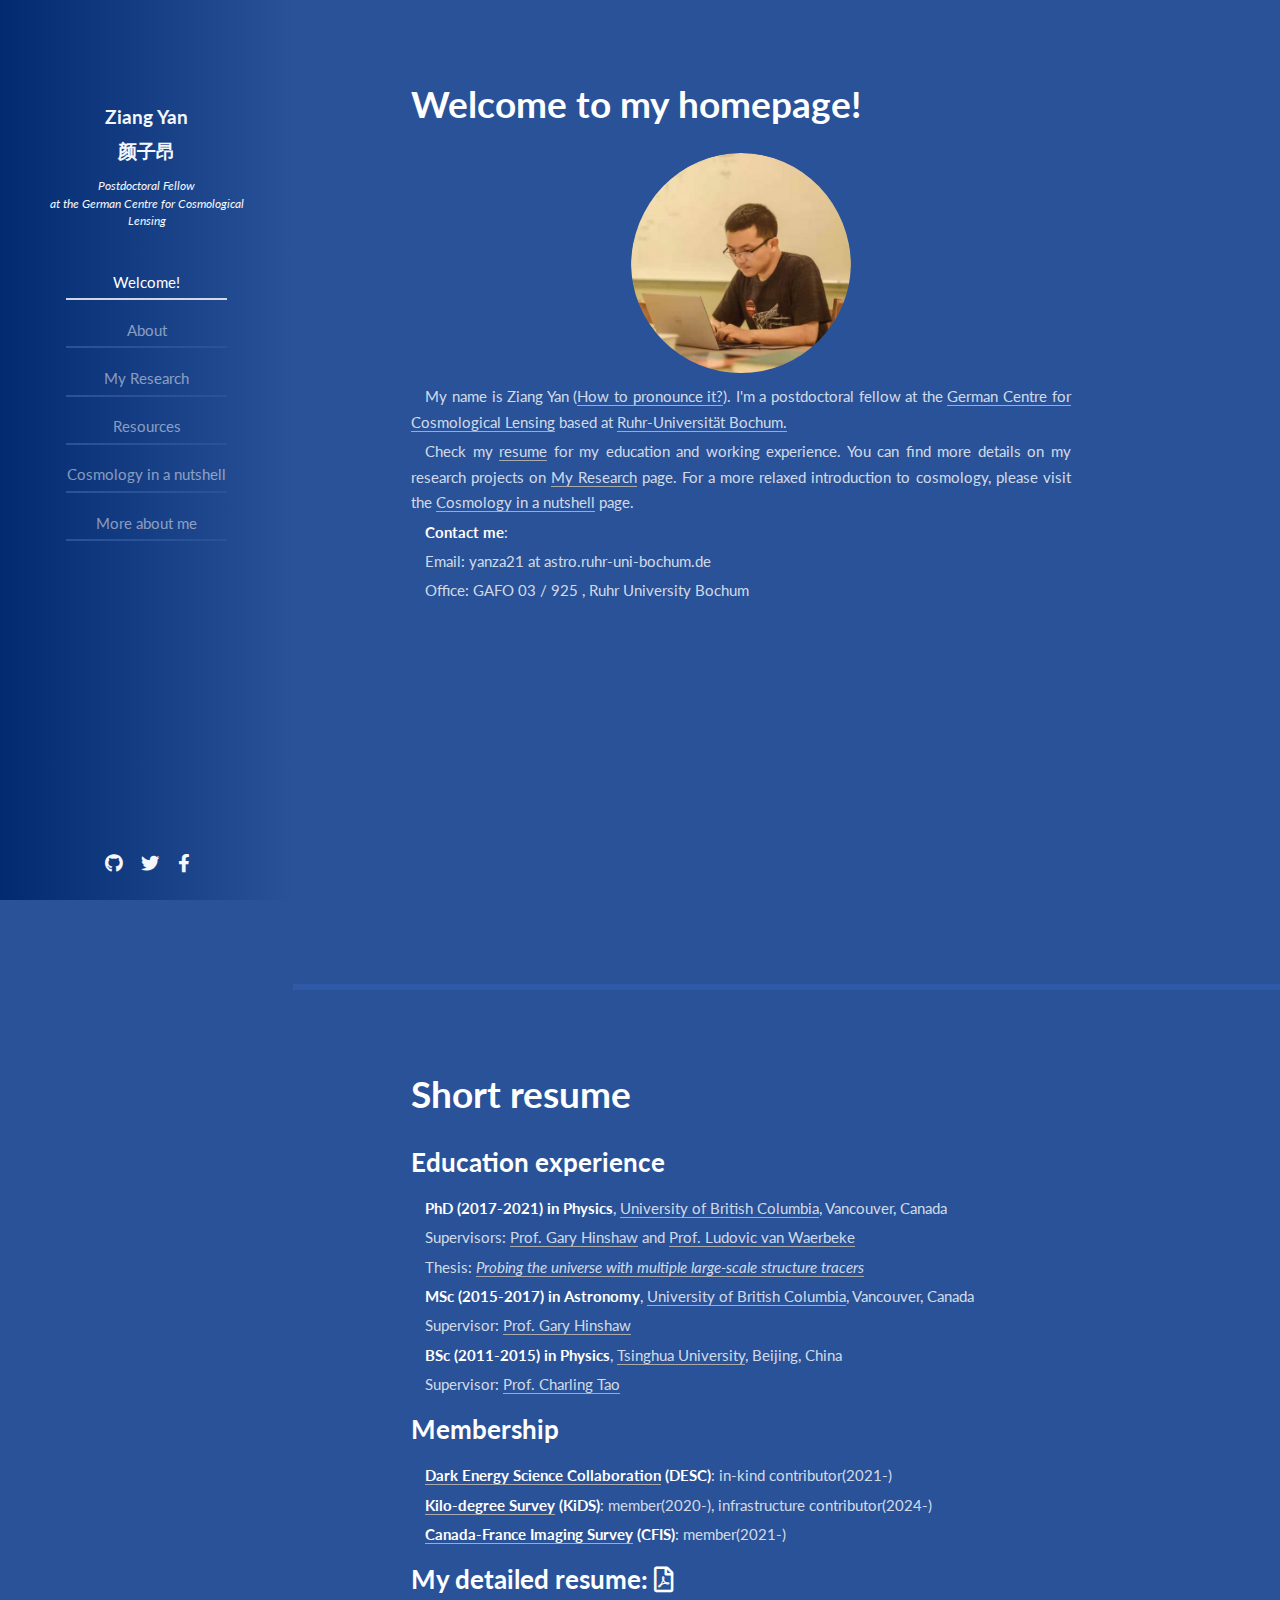
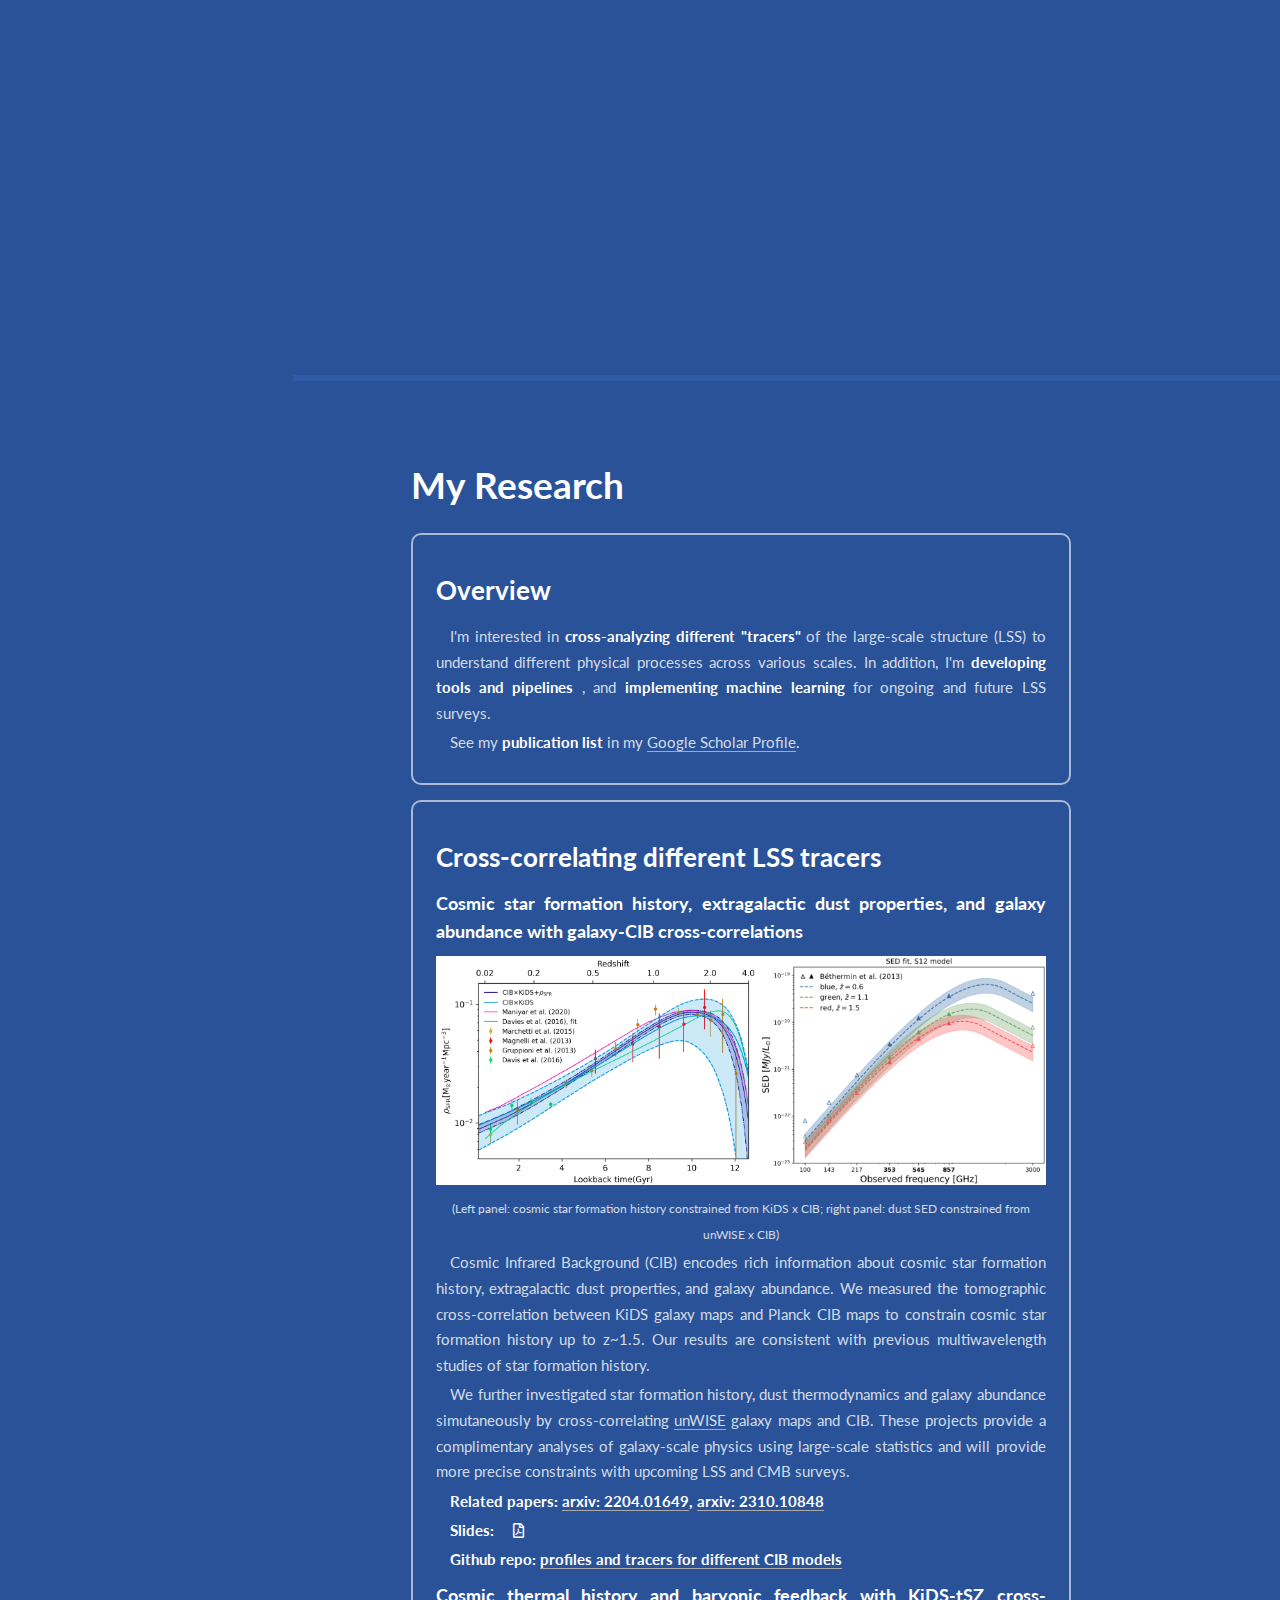
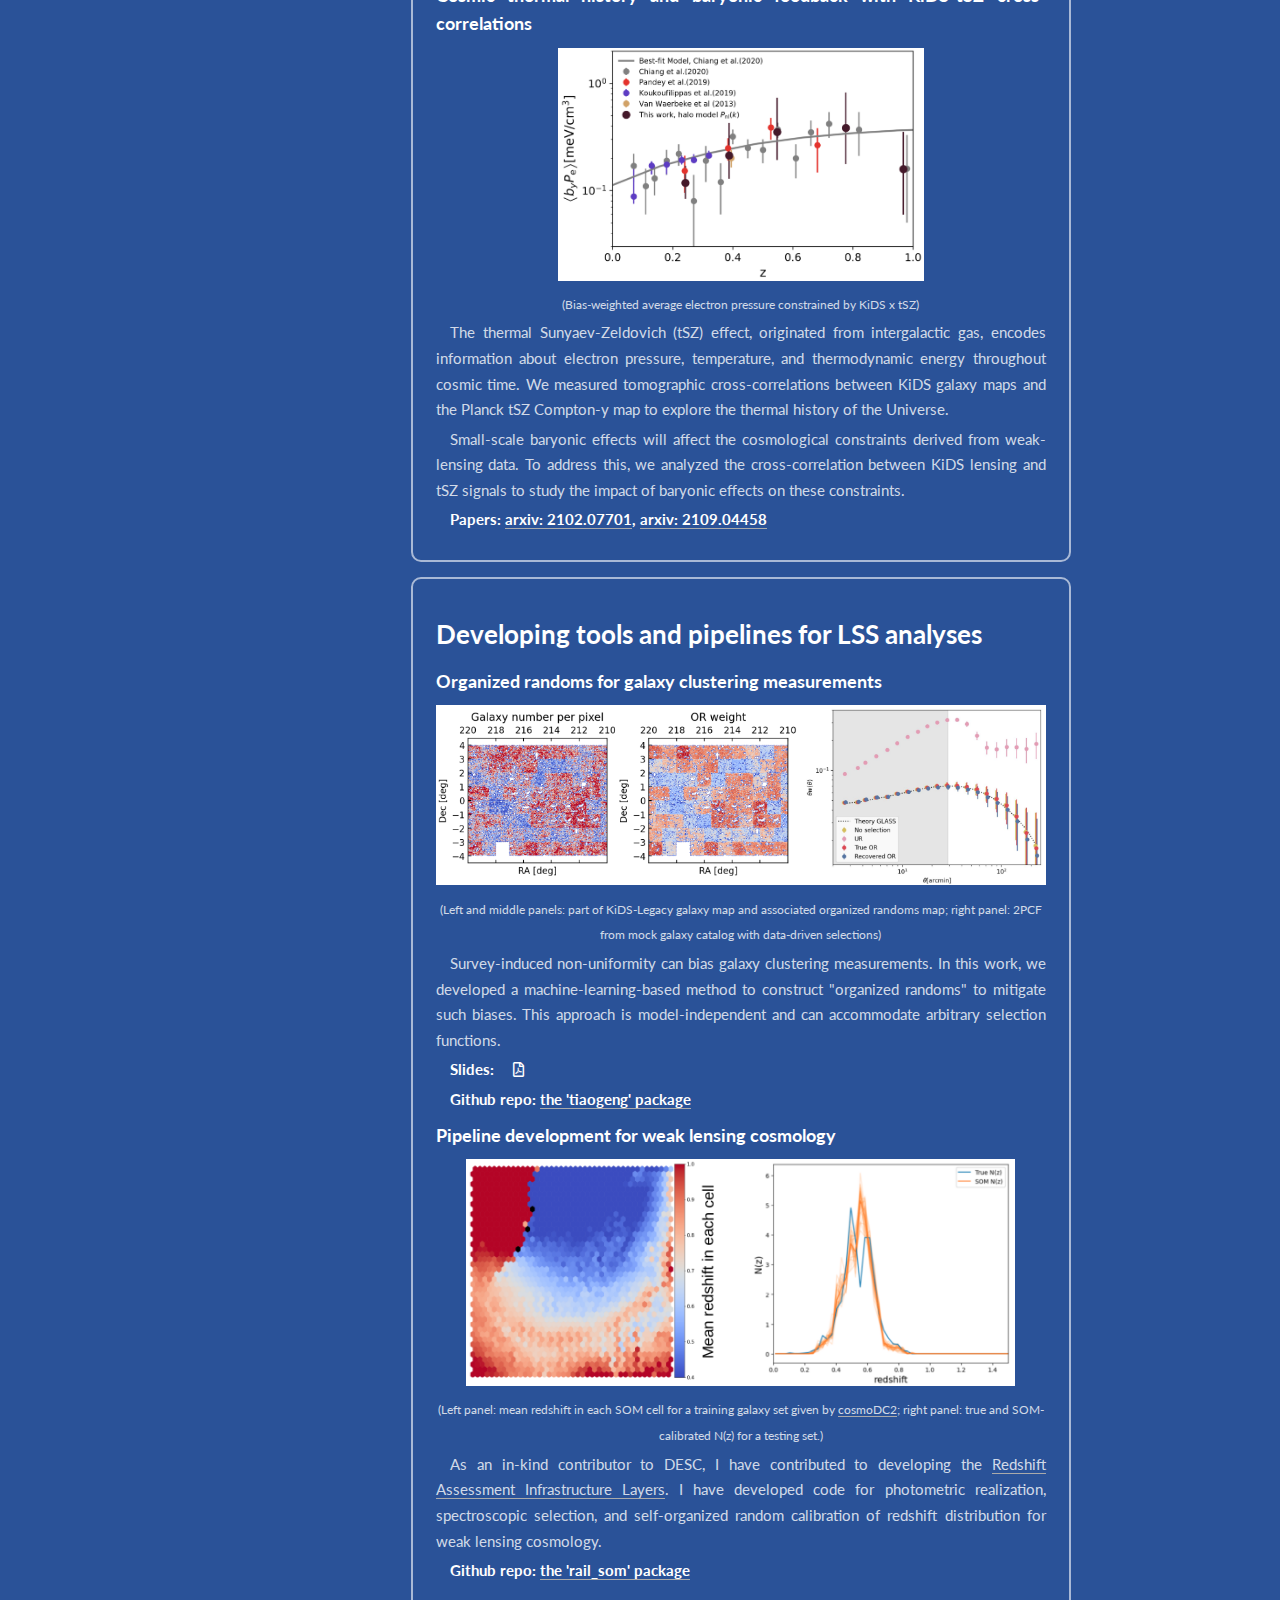
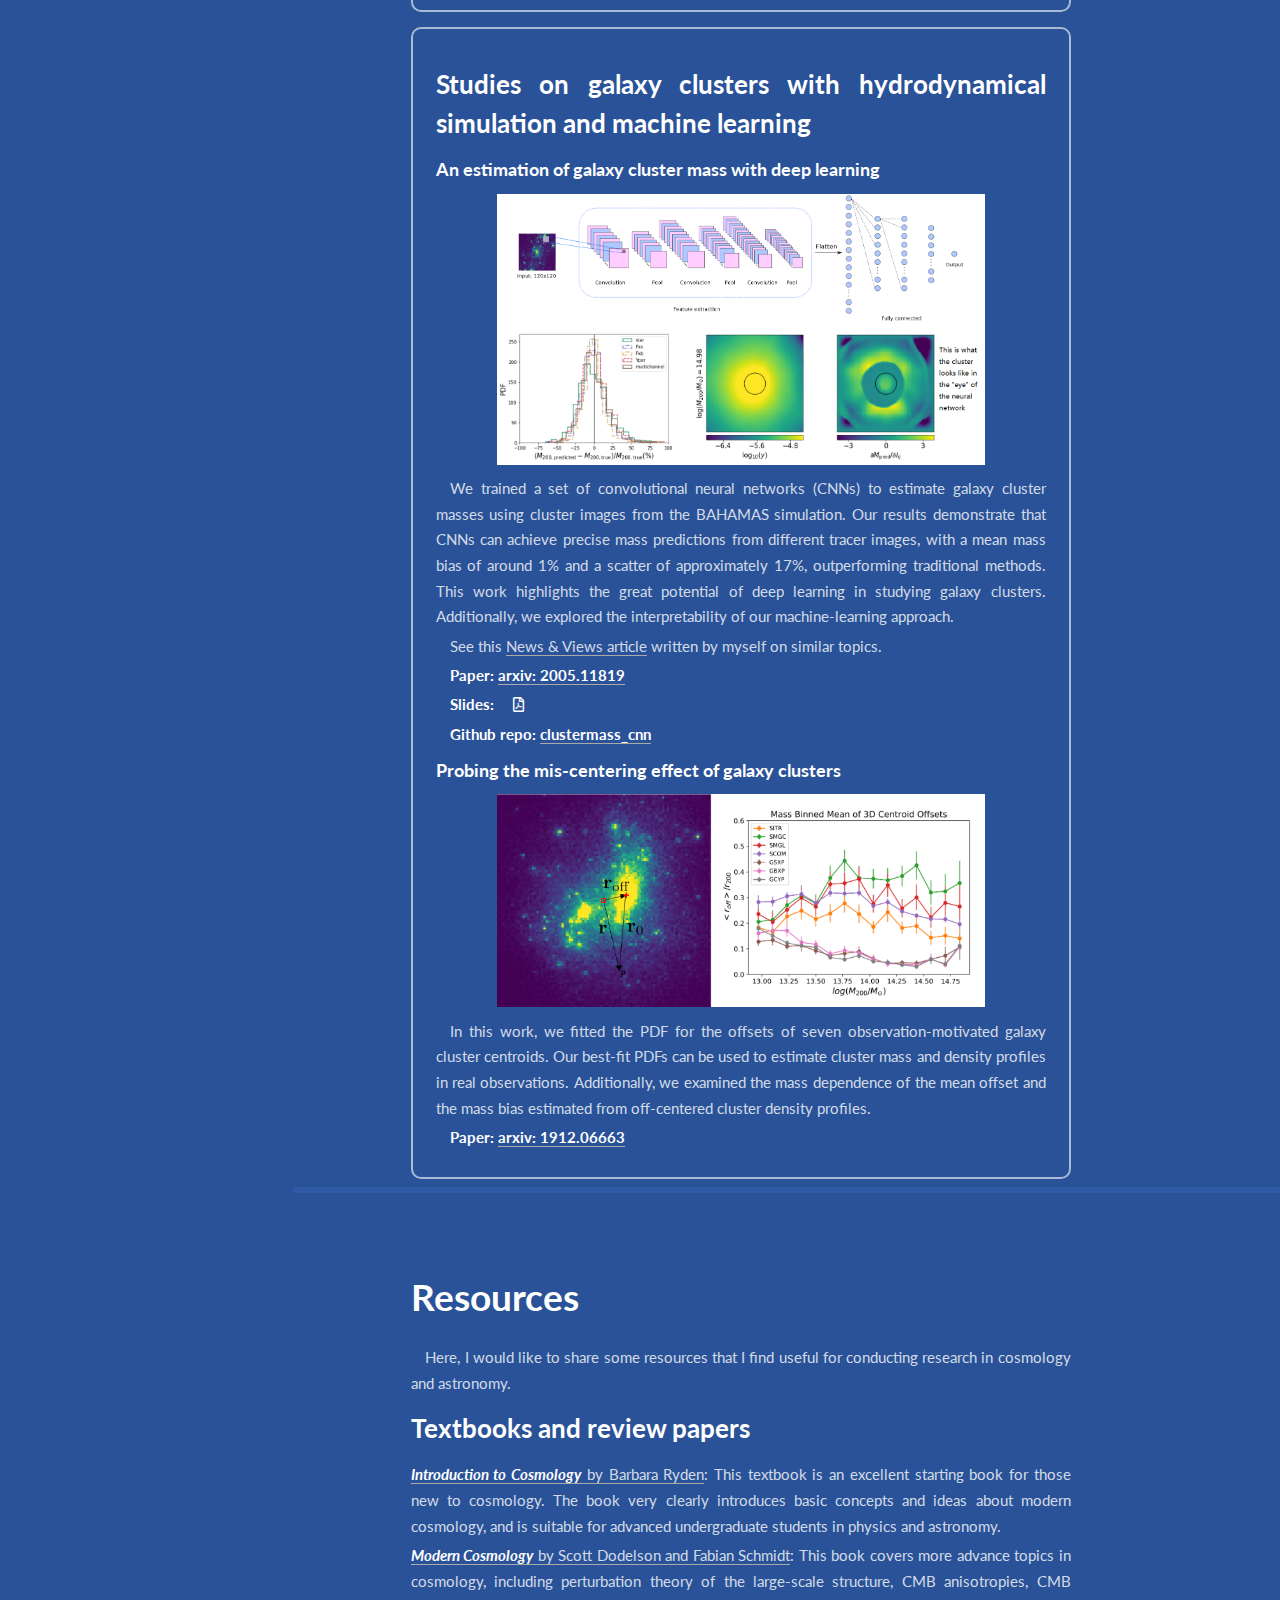
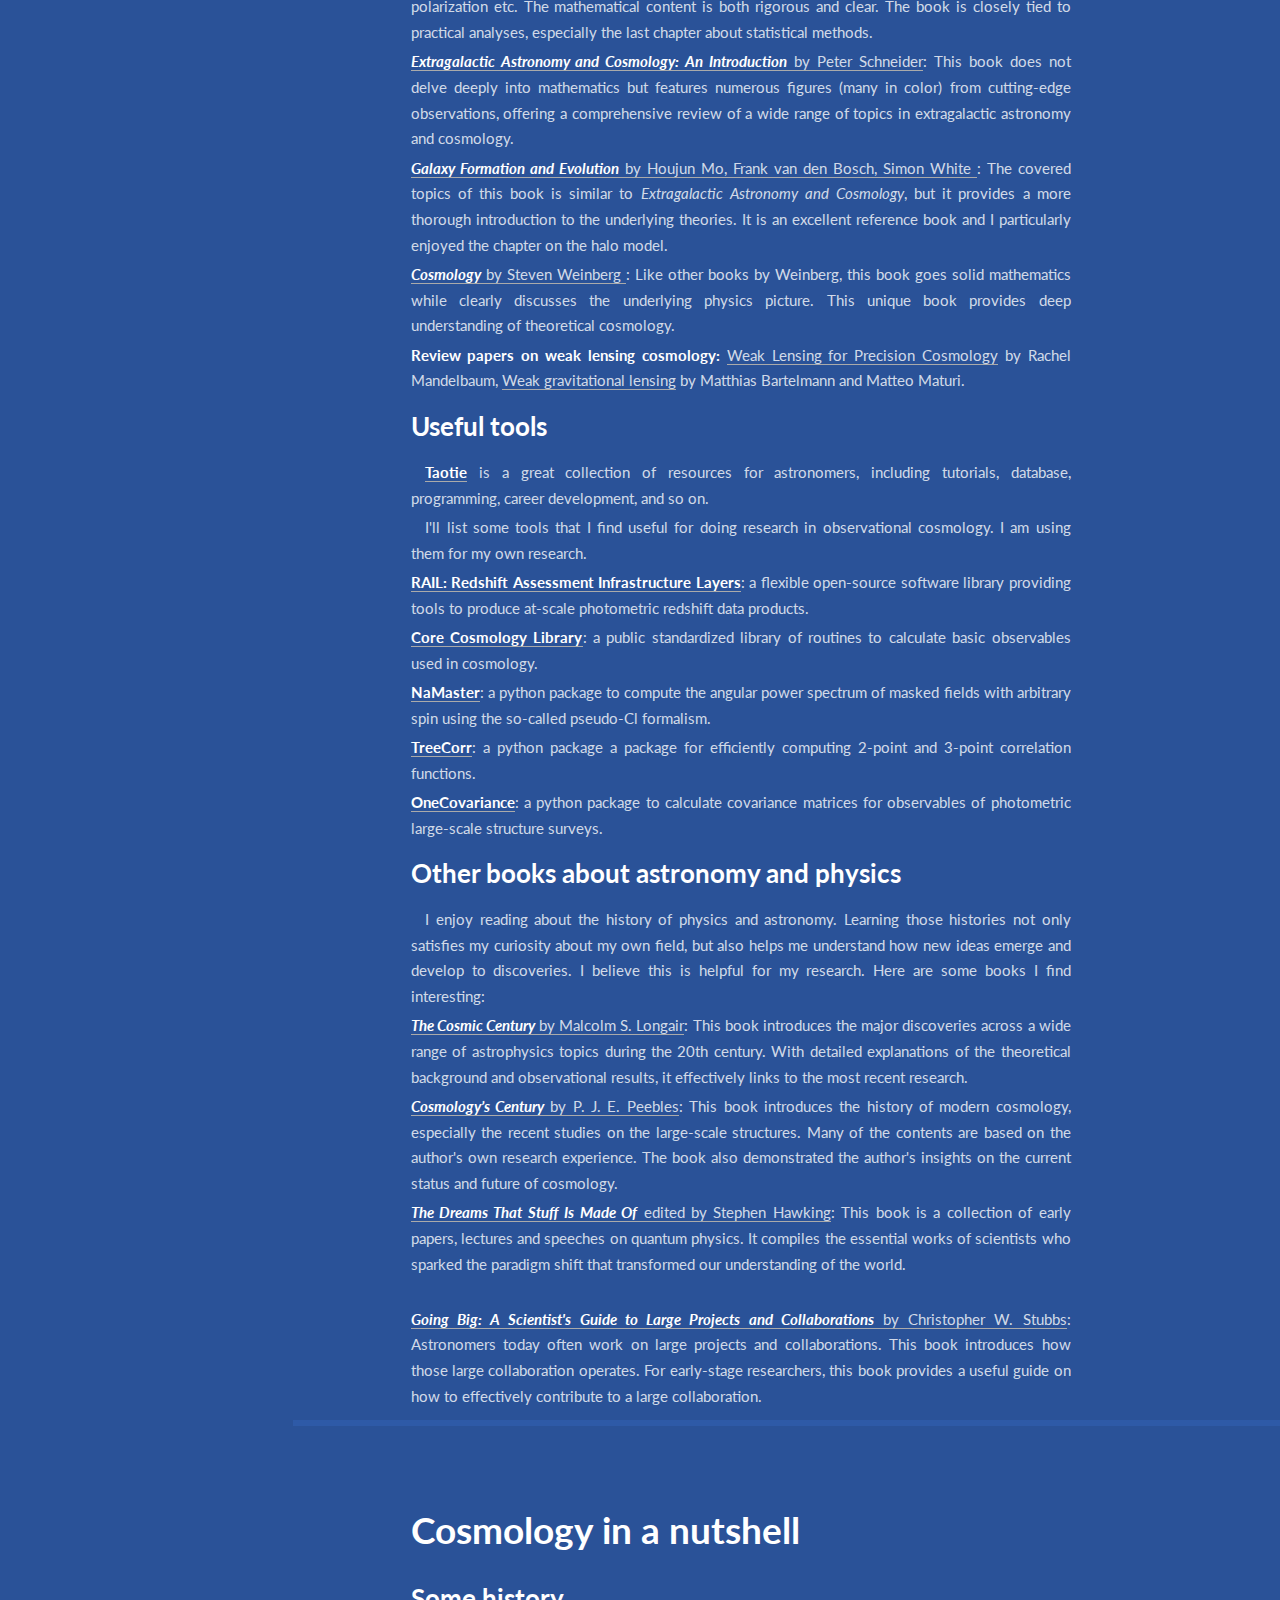
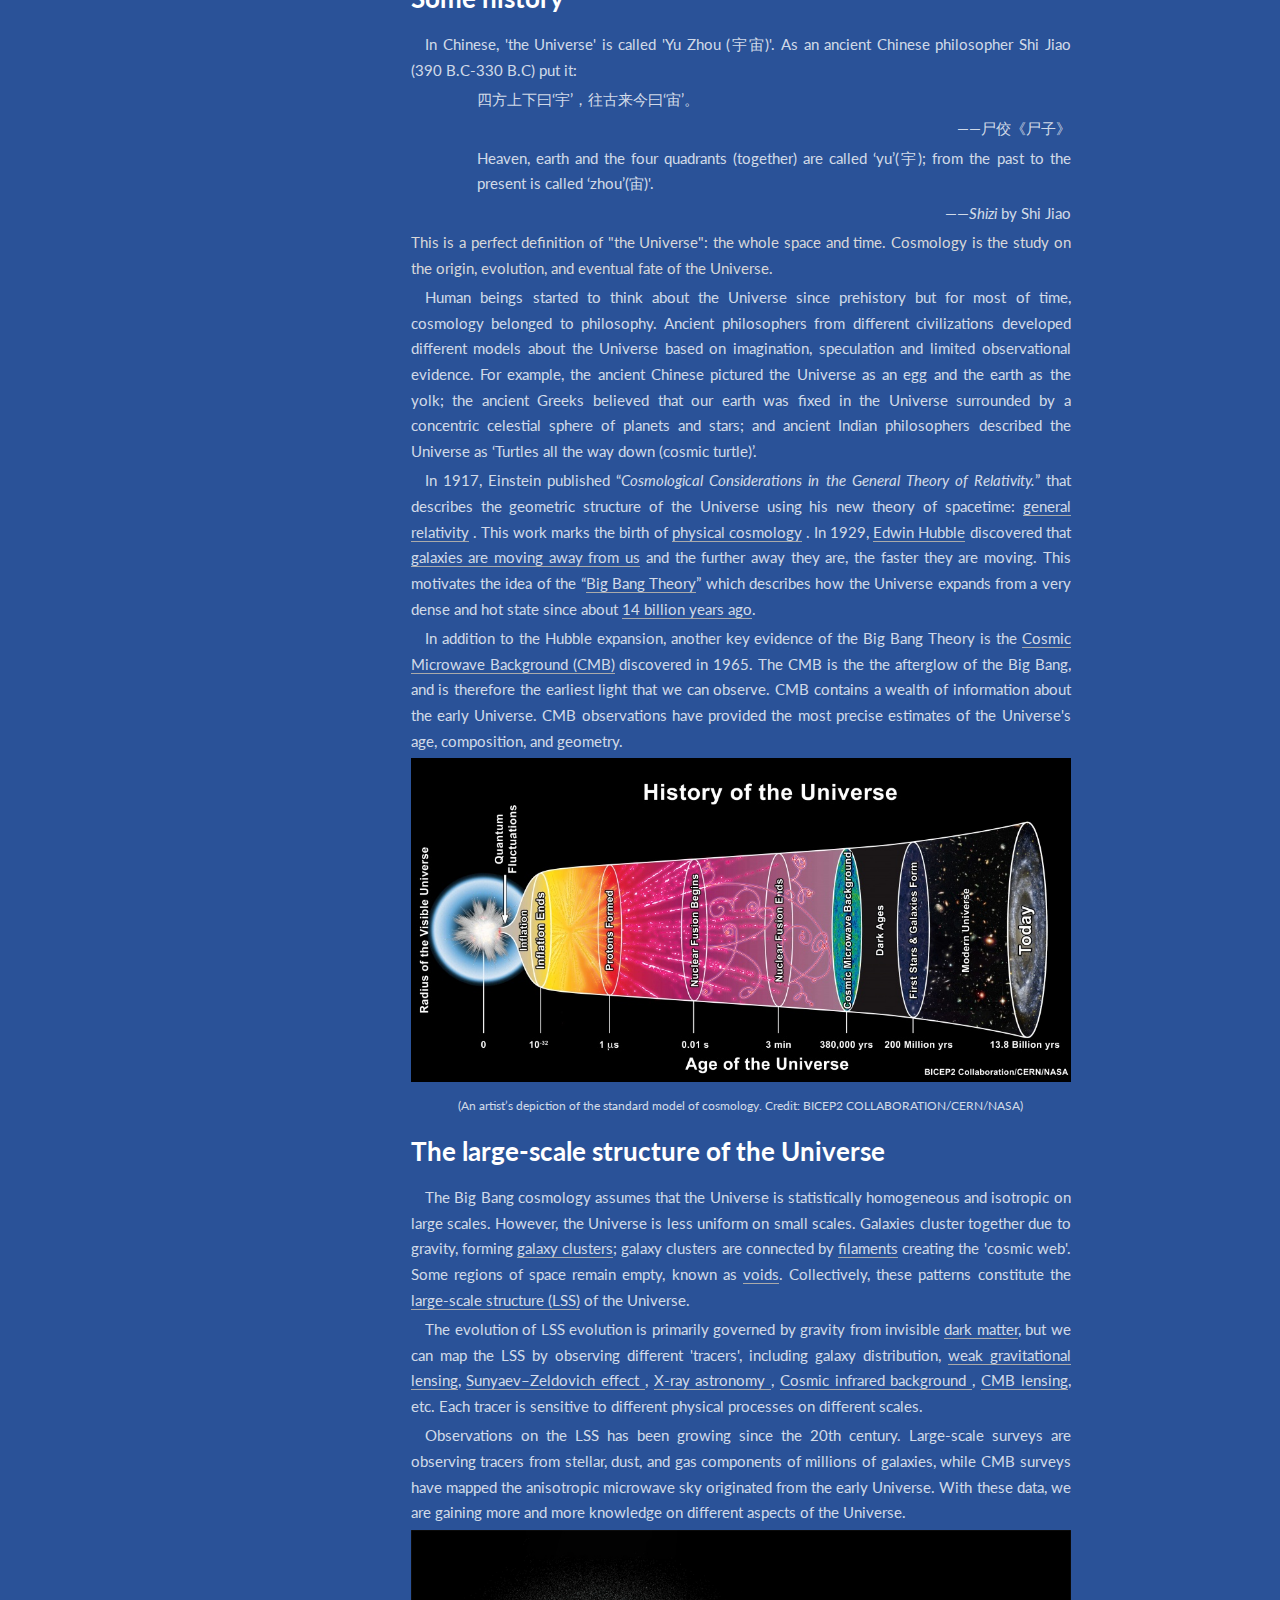
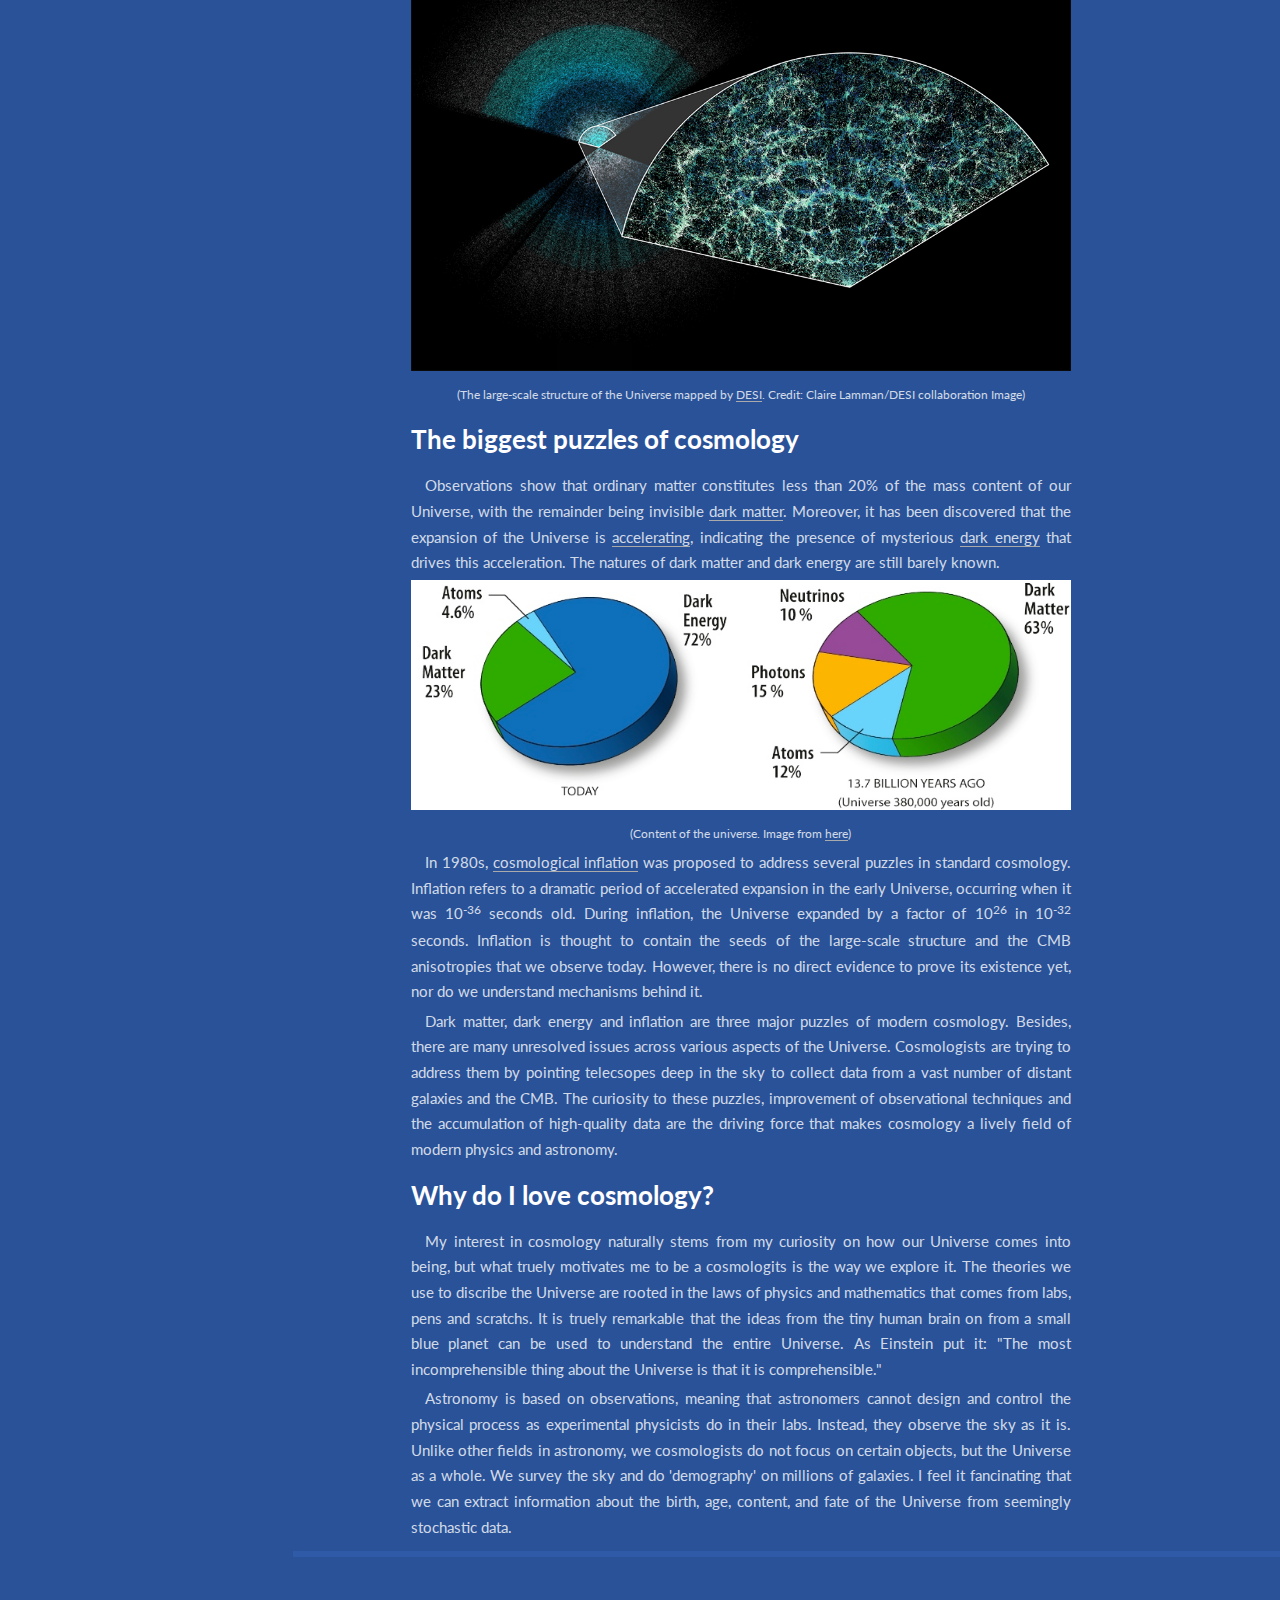
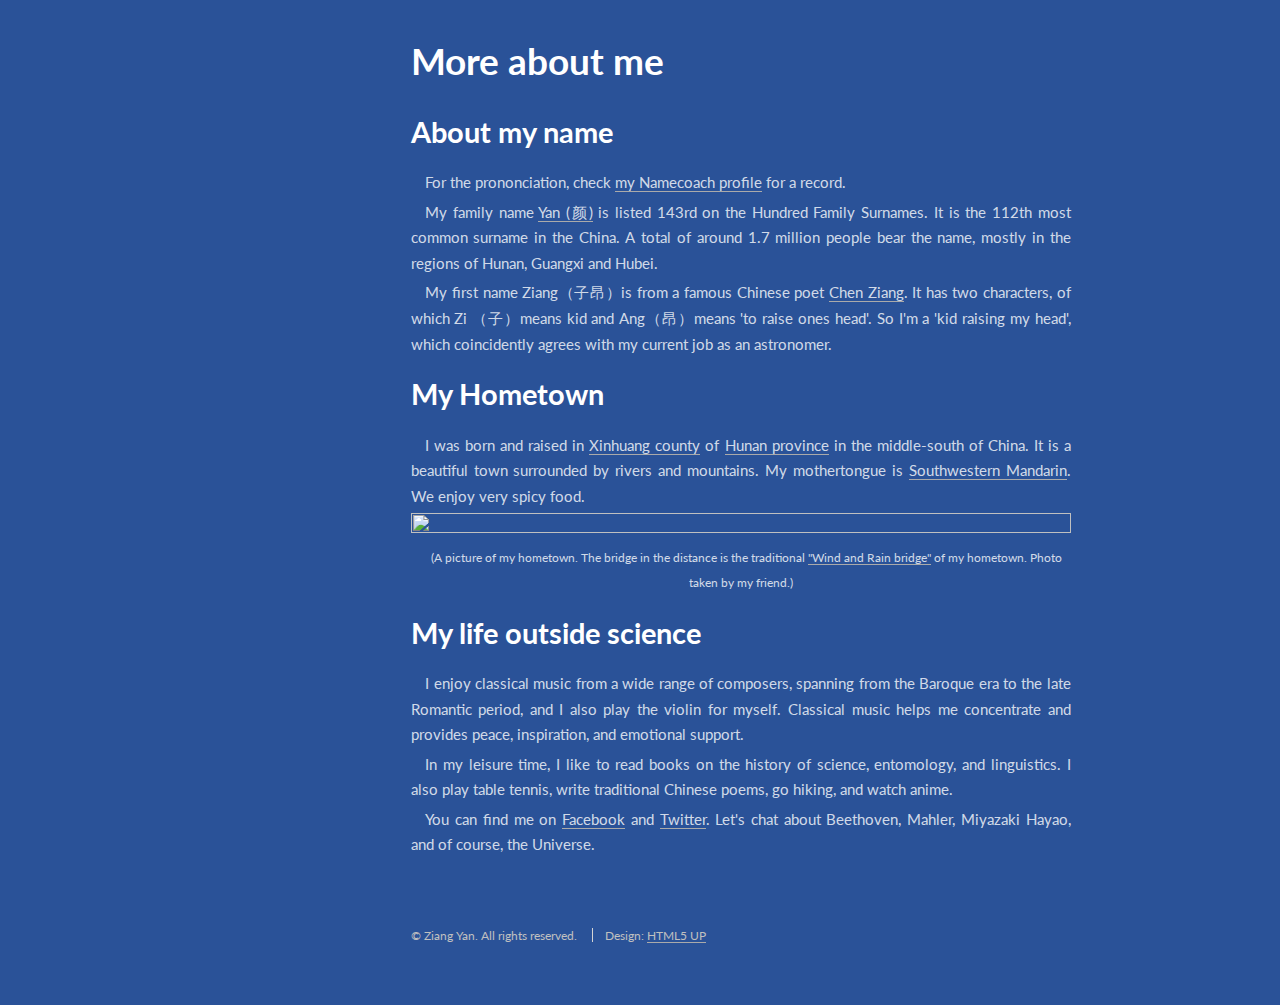
==== index.html @ e4b84cfb "update" ====
<!DOCTYPE HTML>
<!--
   Read Only by HTML5 UP
   html5up.net | @ajlkn
   Free for personal and commercial use under the CCA 3.0 license (html5up.net/license)
   -->
<html>
   <head>
      <!-- Global site tag (gtag.js) - Google Analytics -->
      <script async src="https://www.googletagmanager.com/gtag/js?id=G-1DX5F6EJ2Z"></script>
      <script>
         window.dataLayer = window.dataLayer || [];
         function gtag(){dataLayer.push(arguments);} 
         gtag('js', new Date());
         
         gtag('config', 'G-1DX5F6EJ2Z');
      </script>
      <title id="logo">Ziang Yan's Homepage</title>
      <meta charset="utf-8" />
      <meta name="viewport" content="width=device-width, initial-scale=1, user-scalable=no" />
      <link rel="stylesheet" href="assets/css/main.css" />
   </head>
   
   <body class="is-preload">
      <!-- Header -->
      <section id="header">
         <header>
            <h1>Ziang Yan</h1>
            <h2>颜子昂</h2>
            <p style="text-indent:0; font-size: 0.8em">Postdoctoral Fellow <br />
               at the German Centre for Cosmological Lensing<br />
            </p>
         </header>
         <nav id="nav">
            <ul>
               <li><a href="#welcome" class="active">Welcome!</a></li>

               <li><a href="#about" class="active">About</a></li>
               <li><a href="#research">My Research</a></li>
               <li><a href="#resources">Resources</a></li>
               <li><a href="#cosmology">Cosmology in a nutshell</a></li>
               <li><a href="#more_about_me">More about me</a></li>
            </ul>
         </nav>
         <footer>
            <ul class="icons">
               <li><a href="https://github.com/yanzastro/" target="_blank" class="icon brands fa-github"><span class="label">Github</span></a></li>
               <li><a href="https://twitter.com/ZiangYan93" target="_blank" class="icon brands fa-twitter"><span class="label">Twitter</span></a></li>
               <li><a href="https://www.facebook.com/profile.php?id=100010315654740" target="_blank" class="icon brands fa-facebook-f"><span class="label">Facebook</span></a></li>
            </ul>
         </footer>
      </section>
      <!-- Wrapper -->
      <div id="wrapper">
      <!-- Main -->
      <div id="main">

   <section id="welcome">
   <div class="container">
      <div class="full_block">
      <header class="major">
         <h2>Welcome to my homepage!</h2>
      </header>

      <p align="center" style="text-indent:0;"><span class="image avatar"><img src="ziangyan.png" class="center" alt="" /></span></p>

      <p>My name is Ziang Yan (<a href="https://www.name-coach.com/zi3ang2-yan2" title="My Namecoach profile." target="_blank">How to pronounce it?</a>). I'm a postdoctoral fellow at the <a href="https://gccl-rub.github.io/" title="https://gccl-rub.github.io/" target="_blank">German Centre for Cosmological Lensing</a> based at <a href="https://www.ruhr-uni-bochum.de/en" title="https://www.ruhr-uni-bochum.de/en" target="_blank">Ruhr-Universität Bochum.</a>
      </p>
      <p>
         Check my <a href="#about" title="resume">resume</a> for my education and working experience. You can find more details on my research projects on <a href="#research" title="My Research">My Research</a> page. For a more relaxed introduction to cosmology, please visit the <a href="#cosmology" title="Cosmology in a nutshell">Cosmology in a nutshell</a> page.
      </p>
      <p><b>Contact me</b>:</p>
               <p>Email: yanza21 at astro.ruhr-uni-bochum.de </p>
               <p>Office: GAFO 03 / 925 , Ruhr University Bochum</p>
      </div>
   </div>
   </section>


         <!-- About -->
         <section id="about">
            <!--
            <div class="image main" data-position="center">
               <img src="images/banner.jpeg" alt="" / title="Sight from the Ruhr-University Bochum.">
            </div>
            -->
            <div class="container">

               <div class="full_block">
               <header class="major">
                  <h2>Short resume</h2>
               </header>

               
               <h3>Education experience</h3>
               <p><b>PhD (2017-2021) in Physics</b>, <a href="http://www.phas.ubc.ca/" title="http://www.phas.ubc.ca/" target="_blank">University of British Columbia</a>, Vancouver, Canada</br></p>
               <p>
                  <p>
                     Supervisors: <a href="https://phas.ubc.ca/users/gary-hinshaw" title="Gary Hinshaw" target="_blank">Prof. Gary Hinshaw</a> and <a href="https://phas.ubc.ca/users/ludovic-van-waerbeke" title="Ludovic van Waerbeke" target="_blank">Prof. Ludovic van Waerbeke</a> 
                  </p>
                  <p>
                     Thesis: <a href="https://open.library.ubc.ca/soa/cIRcle/collections/ubctheses/24/items/1.0401366" title="My Thesis" target="_blank"><i>Probing the universe with multiple large-scale structure tracers</i>
                     </a>
                  <p>
               <b>MSc (2015-2017) in Astronomy</b>, <a href="http://www.phas.ubc.ca/" title="http://www.phas.ubc.ca/" target="_blank">University of British Columbia</a>, Vancouver, Canada</br></p>
               <p>
                  Supervisor: <a href="https://phas.ubc.ca/users/gary-hinshaw" title="Gary Hinshaw" target="_blank">Prof. Gary Hinshaw</a>
               </p>
               <p>
               <b>BSc (2011-2015) in Physics</b>, <a href="https://www.phys.tsinghua.edu.cn/phyen/" title="https://www.phys.tsinghua.edu.cn/phyen/" target="_blank">Tsinghua University</a>, Beijing, China</br></p>
               <p>
                  Supervisor: <a href="https://www.cppm.in2p3.fr/web/en/pratical_info/directory/dGFvQGNwcG0uaW4ycDMuZnI=.html" title="Charling Tao" target="_blank">Prof. Charling Tao</a>
               </p>
               
               <h3>Membership</h3>
               <p>
                  <b><a href="https://lsstdesc.org/" title="https://lsstdesc.org/" target="_blank">Dark Energy Science Collaboration</a> (DESC)</b>: in-kind contributor(2021-)</br>
               </p>

               <p>
                  <b><a href="https://kids.strw.leidenuniv.nl/" title="https://kids.strw.leidenuniv.nl/" target="_blank">Kilo-degree Survey</a> (KiDS)</b>: member(2020-), infrastructure contributor(2024-)</br>
               </p>
               <p>
                  <b><a href="https://www.cfht.hawaii.edu/Science/CFIS/" title="https://www.cfht.hawaii.edu/Science/CFIS/" target="_blank">Canada-France Imaging Survey</a> (CFIS)</b>: member(2021-)</br>
               </p>
   
               <h3><b>My detailed resume:  <a href="cv.pdf" title="cv.pdf" class="icon fa-file-pdf" target="_blank"><span class="label">Resume</span></a></b></h3>
               
            </div>
            </div>
         </section>
         
         <section id="research">
            <div class="container">
               <header class="major">
                  <h2>My Research</h2>
               </header>

               <div class="research_block">
               <h3>Overview</h3>
               <block>
                  <p>I'm interested in <b>cross-analyzing different "tracers" </b> of the large-scale structure (LSS) to understand different physical processes across various scales. In addition, I'm <b>developing tools and pipelines </b>, and <b>implementing machine learning</b> for ongoing and future LSS surveys.
                  </p>
                  <p>
                     See my <b>publication list</b> in my <a href="https://scholar.google.com/citations?user=knM-NWEAAAAJ&hl=en" target="_blank" class="navh">Google Scholar Profile</a>.</br>
               </block>
            </div>


               <div class="research_block">

               <h3>Cross-correlating different LSS tracers</h3>

               <h4>Cosmic star formation history, extragalactic dust properties, and galaxy abundance with galaxy-CIB cross-correlations</h4>
               <block>
                  <p align="center" style="text-indent:0;"><img src="cib_cross.png" width=100% height=100% /></p>
                  <p align="center" style="text-indent:0; font-size: 0.8em">(Left panel: cosmic star formation history constrained from KiDS x CIB; right panel: dust SED constrained from unWISE x CIB)</p>
                  <p> 
                  Cosmic Infrared Background (CIB) encodes rich information about cosmic star formation history, extragalactic dust properties, and galaxy abundance. We measured the tomographic cross-correlation between KiDS galaxy maps and Planck CIB maps to constrain cosmic star formation history up to z~1.5. Our results are consistent with previous multiwavelength studies of star formation history.
                  </p>
                  <p>
                     We further investigated star formation history, dust thermodynamics and galaxy abundance simutaneously by cross-correlating <a href="https://catalog.unwise.me/" target="_blank" rel="noopener">unWISE</a> galaxy maps and CIB. These projects provide a complimentary analyses of galaxy-scale physics using large-scale statistics and will provide more precise constraints with upcoming LSS and CMB surveys.
                  </p>
                  <p>
                  <b>Related papers: <a href="https://arxiv.org/abs/2204.01649" target="_blank" rel="noopener">arxiv: 2204.01649</a>, <a href="https://arxiv.org/abs/2310.10848" target="_blank" rel="noopener"> arxiv: 2310.10848</a></b>
                  </p>
                  <p><b>Slides: <a href="gcib_slides_general.pdf" title="gcib_slides.pdf" class="icon fa-file-pdf" target="_blank"></a></b></p>
                  <p><b>Github repo: <a href="https://github.com/yanzastro/CIB_CC/" target="_blank" rel="noopener">profiles and tracers for different CIB models</a></b></p>
               </block>
               
               <h4>Cosmic thermal history and baryonic feedback with KiDS-tSZ cross-correlations</h4>
               <block>
                  <p align="center" style="text-indent:0;"><img src="kids_tsz.png" width="60%" height="60%" /></p>
                  <p align="center" style="text-indent:0; font-size: 0.8em">(Bias-weighted average electron pressure constrained by KiDS x tSZ)</p>

                  <p> The thermal Sunyaev-Zeldovich (tSZ) effect, originated from intergalactic gas, encodes information about electron pressure, temperature, and thermodynamic energy throughout cosmic time. We measured tomographic cross-correlations between KiDS galaxy maps and the Planck tSZ Compton-y map to explore the thermal history of the Universe.
                  </p>
                  <p>   
                  Small-scale baryonic effects will affect the cosmological constraints derived from weak-lensing data. To address this, we analyzed the cross-correlation between KiDS lensing and tSZ signals to study the impact of baryonic effects on these constraints.
                  </p>
                  <p>
                     <b>Papers: <a href="https://arxiv.org/abs/2102.07701" target="_blank" rel="noopener">arxiv: 2102.07701</a>, <a href="https://arxiv.org/abs/2109.04458" target="_blank" rel="noopener">arxiv: 2109.04458</a></b>
                  </p>   
               </block>

            </div>
            <div class="research_block">
               <h3>Developing tools and pipelines for LSS analyses</h3>
               <h4>Organized randoms for galaxy clustering measurements</h4>
               <p align="center" style="text-indent:0;"><img src="or.png" width="100%" height="100%" /></p>
                  <p align="center" style="text-indent:0; font-size: 0.8em">(Left and middle panels: part of KiDS-Legacy galaxy map and associated organized randoms map; right panel: 2PCF from mock galaxy catalog with data-driven selections)</p>
               <p>
                  Survey-induced non-uniformity can bias galaxy clustering measurements. In this work, we developed a machine-learning-based method to construct "organized randoms" to mitigate such biases. This approach is model-independent and can accommodate arbitrary selection functions.
                  
               </p>
               <p><b>Slides: <a href="SOM+HC.pdf" title="organized_randoms.pdf" class="icon fa-file-pdf" target="_blank"></a></b></p>
               <p>
                  
                  <b>Github repo: <a href="https://github.com/yanzastro/tiaogeng/tree/dev" target="_blank" rel="noopener">the 'tiaogeng' package</a></b>
               </p>

               <h4>Pipeline development for weak lensing cosmology</h4>
               <p align="center" style="text-indent:0;"><img src="rail_som.png" width="90%" height="90%" /></p>
               <p align="center" style="text-indent:0; font-size: 0.8em">(Left panel: mean redshift in each SOM cell for a training galaxy set given by <a href="https://data.lsstdesc.org/doc/cosmodc2" target="_blank" rel="noopener">cosmoDC2</a>; right panel: true and SOM-calibrated N(z) for a testing set.)</p>
               <p>
                  As an in-kind contributor to DESC, I have contributed to developing the <a href="https://rail-external-html-rtd.readthedocs.io/en/latest/" target="_blank" rel="noopener">Redshift Assessment Infrastructure Layers</a>. I have developed code for photometric realization, spectroscopic selection, and self-organized random calibration of redshift distribution for weak lensing cosmology.
               </p>
               
               <p>
                  <b>Github repo: <a href="https://github.com/LSSTDESC/rail_som" target="_blank" rel="noopener">the 'rail_som' package</a></b>
               </p>
            </div>

            <div class="research_block">
               <h3>Studies on galaxy clusters with hydrodynamical simulation and machine learning</h3>
               <h4>An estimation of galaxy cluster mass with deep learning</h4>
               <block>
                  <p align="center" style="text-indent:0;"><img src="cnn.png" width="80%" height="80%" /></p>
                  <p>We trained a set of convolutional neural networks (CNNs) to estimate galaxy cluster masses using cluster images from the BAHAMAS simulation. Our results demonstrate that CNNs can achieve precise mass predictions from different tracer images, with a mean mass bias of around 1% and a scatter of approximately 17%, outperforming traditional methods. This work highlights the great potential of deep learning in studying galaxy clusters. Additionally, we explored the interpretability of our machine-learning approach.
                  </p>
                  <p>
                     See this <a href="https://www.nature.com/articles/s41550-022-01826-5" target="_blank" rel="noopener">News & Views article</a> written by myself on similar topics.
                  </p>
                  <p>
                     <b>Paper: <a href="https://arxiv.org/abs/2005.11819v2" target="_blank" rel="noopener">arxiv: 2005.11819</a></b>
                     </p>
                     <p><b>Slides: <a href="cnn_slides.pdf" title="cnn_slides.pdf" class="icon fa-file-pdf" target="_blank"></a></b></p>
                     <p><b>Github repo: <a href="https://github.com/yanzastro/clustermass_cnn" target="_blank" rel="noopener">clustermass_cnn</a></b></p>
                     
               </block>
               <h4>Probing the mis-centering effect of galaxy clusters</h4>
               <block>
                  <p align="center" style="text-indent:0;"><img src="offset.png" width="80%" height="80%" /></p>
                  <p> In this work, we fitted the PDF for the offsets of seven observation-motivated galaxy cluster centroids. Our best-fit PDFs can be used to estimate cluster mass and density profiles in real observations. Additionally, we examined the mass dependence of the mean offset and the mass bias estimated from off-centered cluster density profiles.
                  </p>
                  <p>
                     <b>Paper: <a href="https://arxiv.org/abs/1912.06663v2" target="_blank" rel="noopener">arxiv: 1912.06663</a></b>
                     </p>
               </block>
            </div>
            </div>
         </section>
         
         <section id="resources">
            <div class="container">
               <header class="major">
                  <h2>Resources</h2>
               </header>
               <p>Here, I would like to share some resources that I find useful for conducting research in cosmology and astronomy.</p>
            <h3>Textbooks and review papers</h3>
            <p style="text-indent:0;"><a href="https://www.amazon.com/Introduction-Cosmology-Barbara-Ryden/dp/1107154839/ref=sr_1_3?crid=18H4JBS0LKMDK&dib=eyJ2IjoiMSJ9.[base64].7JPoBHKIwKrFPHKPwx8PEytS1RetcANXphWe1Lp-TYA&dib_tag=se&keywords=cosmology&qid=1724856440&sprefix=cosmolog%2Caps%2C250&sr=8-3" target="_blank" rel="noopener"><i><b>Introduction to Cosmology</b></i> by Barbara Ryden</a>: This textbook is an excellent starting book for those new to cosmology. The book very clearly introduces basic concepts and ideas about modern cosmology, and is suitable for advanced undergraduate students in physics and astronomy.</p>

            <p style="text-indent:0;"><a href="https://www.amazon.com/Modern-Cosmology-Scott-Dodelson/dp/0128159480/ref=sr_1_1?crid=11B7JD8L7WGHO&dib=eyJ2IjoiMSJ9.[base64].oXxBYJPP45kKo8K6QMCPb2h2-9W-kD_A2kIs3i4bw4U&dib_tag=se&keywords=modern+cosmology&qid=1724857453&sprefix=modern+cosmology%2Caps%2C209&sr=8-1" target="_blank" rel="noopener"><i><b>Modern Cosmology</b></i> by Scott Dodelson and Fabian Schmidt</a>: This book covers more advance topics in cosmology, including perturbation theory of the large-scale structure, CMB anisotropies, CMB polarization etc. The mathematical content is both rigorous and clear. The book is closely tied to practical analyses, especially the last chapter about statistical methods. </p>

            <p style="text-indent:0;"><a href="https://www.amazon.com/Extragalactic-Astronomy-Cosmology-Peter-Schneider/dp/3662500604/" target="_blank" rel="noopener"><i><b>Extragalactic Astronomy and Cosmology: An Introduction</b></i> by Peter Schneider</a>: This book does not delve deeply into mathematics but features numerous figures (many in color) from cutting-edge observations, offering a comprehensive review of a wide range of topics in extragalactic astronomy and cosmology.

            </p>

            <p style="text-indent:0;"><a href="https://www.amazon.com/Frank-Bosch-Simon-White-Houjun/dp/0521857937" target="_blank" rel="noopener"><i><b>Galaxy Formation and Evolution</b></i> by Houjun Mo, Frank van den Bosch, Simon White </a>: The covered topics of this book is similar to <i>Extragalactic Astronomy and Cosmology</i>, but it provides a more thorough introduction to the underlying theories. It is an excellent reference book and I particularly enjoyed the chapter on the halo model.</p>

            <p style="text-indent:0;"><a href="https://www.amazon.com/Cosmology-Steven-Weinberg/dp/0198526822/?_encoding=UTF8&pd_rd_w=c8BYz&content-id=amzn1.sym.292e2174-5767-4018-85e7-6b1a9086d346&pf_rd_p=292e2174-5767-4018-85e7-6b1a9086d346&pf_rd_r=142-5281002-9686067&pd_rd_wg=tIfpC&pd_rd_r=78900945-efc1-4ff7-890b-b78968a46bcb&ref_=aufs_ap_sc_dsk" target="_blank" rel="noopener"><i><b>Cosmology</b></i> by Steven Weinberg </a>: Like other books by Weinberg, this book goes solid mathematics while clearly discusses the underlying physics picture. This unique book provides deep understanding of theoretical cosmology. </p>

            <p style="text-indent:0;"> 
               <b>Review papers on weak lensing cosmology:</b> <a href="https://www.annualreviews.org/docserver/fulltext/astro/56/1/annurev-astro-081817-051928.pdf?expires=1724942154&id=id&accname=guest&checksum=241152CDA7FC2B79103881063C83AD54" target="_blank" rel="noopener">Weak Lensing for Precision Cosmology</a> by Rachel Mandelbaum, <a href="https://arxiv.org/pdf/1612.06535" target="_blank" rel="noopener">Weak gravitational lensing</a> by Matthias Bartelmann and Matteo Maturi. </p>
            </p>

            <h3>Useful tools</h3>
            
            <p><a href="https://taotie.readthedocs.io/en/latest/" target="_blank" rel="noopener"><b>Taotie</b></a> is a great collection of resources for astronomers, including tutorials, database, programming, career development, and so on.</p>
            <p>I'll list some tools that I find useful for doing research in observational cosmology. I am using them for my own research.</p>
            <p style="text-indent:0;"><a href="https://rail-hub.readthedocs.io/en/latest/" target="_blank" rel="noopener"><b>RAIL: Redshift Assessment Infrastructure Layers</b></a>:  a flexible open-source software library providing tools to produce at-scale photometric redshift data products. </p>
            <p style="text-indent:0;"><a href="https://ccl.readthedocs.io/en/latest/" target="_blank" rel="noopener"><b>Core Cosmology Library</b></a>:  a public standardized library of routines to calculate basic observables used in cosmology. </p>
            <p style="text-indent:0;"><a href="https://namaster.readthedocs.io/en/latest/" target="_blank" rel="noopener"><b>NaMaster</b></a>: a python package to compute the angular power spectrum of masked fields with arbitrary spin using the so-called pseudo-Cl formalism.</p>
            <p style="text-indent:0;"><a href="https://rmjarvis.github.io/TreeCorr/_build/html/overview.html" target="_blank" rel="noopener"><b>TreeCorr</b></a>: a python package a package for efficiently computing 2-point and 3-point correlation functions.</p>
            <p style="text-indent:0;"><a href="https://onecovariance.readthedocs.io/en/latest/index.html" target="_blank" rel="noopener"><b>OneCovariance</b></a>: a python package to calculate covariance matrices for observables of photometric large-scale structure surveys.</p>

            <h3>Other books about astronomy and physics</h3>
            <p>
               I enjoy reading about the history of physics and astronomy. Learning those histories not only satisfies my curiosity about my own field, but also helps me understand how new ideas emerge and develop to discoveries. I believe this is helpful for my research. Here are some books I find interesting:
            </p>
            <p style="text-indent:0;">
               <a href="https://www.amazon.com/History-Physics-From-Aristotle-Quantum/dp/0813343747" target="_blank" rel="noopener"><i><b>The Cosmic Century</b></i> by Malcolm S. Longair</a>: This book introduces the major discoveries across a wide range of astrophysics topics during the 20th century. With detailed explanations of the theoretical background and observational results, it effectively links to the most recent research.
            </p>
            <p style="text-indent:0;">
               <a href="https://www.amazon.com/Cosmologys-Century-History-Understanding-Universe/dp/0691234477/ref=pd_bxgy_d_sccl_1/142-4104151-9732110?pd_rd_w=nP2Kq&content-id=amzn1.sym.f7fa8b58-6436-47b8-8741-9e90c231669e&pf_rd_p=f7fa8b58-6436-47b8-8741-9e90c231669e&pf_rd_r=QKHW3HY1DJS5VX6556BP&pd_rd_wg=2zQMV&pd_rd_r=9f4071e2-470a-4d70-9e78-98c87c2d62d6&pd_rd_i=0691234477&psc=1" target="_blank" rel="noopener"><i><b>Cosmology’s Century</b></i> by P. J. E. Peebles</a>: This book introduces the history of modern cosmology, especially the recent studies on the large-scale structures. Many of the contents are based on the author's own research experience. The book also demonstrated the author's insights on the current status and future of cosmology.
            </p>
            <p style="text-indent:0;">
               <a href="https://www.amazon.com/Dreams-That-Stuff-Made-Physics-ebook/dp/B005GPSK10/ref=sr_1_1?crid=353PJUF5NA7P&dib=eyJ2IjoiMSJ9.w4YApyyuaUf87LqIKG1PE7JkxLskue325ujlyFp0CCb5-RdJi7koa2QpH_YihNU4zNeJAGtEuqhpjN-ujPXOwA.4ZWrRkQIxYQjSxd6TBuoTqjRuwE9tVYBiaBMEWjpnSc&dib_tag=se&keywords=The+Dreams+That+Stuff+Is+Made+Of&qid=1724949415&s=digital-text&sprefix=the+dreams+that+stuff+is+made+of%2Cdigital-text%2C167&sr=1-1" target="_blank" rel="noopener"><i><b>The Dreams That Stuff Is Made Of</b></i> edited by Stephen Hawking</a>: This book is a collection of early papers, lectures and speeches on quantum physics. It compiles the essential works of scientists who sparked the paradigm shift that transformed our understanding of the world.
            </p>
            <p></p>
            </br>
            <p style="text-indent:0;">
               <a href="https://www.amazon.com/Going-Big-Scientists-Projects-Collaborations-ebook/dp/B0CC1D2MQG/ref=sr_1_2?crid=3LZ2XM597D77D&dib=eyJ2IjoiMSJ9.[base64].O4Wt_qvppM9FJNUOu8sbX23eEVslP40WknePbI6KZi0&dib_tag=se&keywords=going+big&qid=1724949679&s=digital-text&sprefix=going+big%2Cdigital-text%2C178&sr=1-2" target="_blank" rel="noopener"><i><b>Going Big: A Scientist's Guide to Large Projects and Collaborations</b></i> by Christopher W. Stubbs</a>: Astronomers today often work on large projects and collaborations. This book introduces how those large collaboration operates. For early-stage researchers, this book provides a useful guide on how to effectively contribute to a large collaboration.
            </p>
            </div>


         </section>


         <!-- Three -->
         <section id="cosmology">
            <div class="container">
               <header class="major">
                  <h2>Cosmology in a nutshell</h2>
               </header>
               <h3>Some history</h3>
               <p> In Chinese, 'the Universe' is called 'Yu Zhou (&#x5B87;&#x5B99;)'. As an ancient Chinese philosopher Shi Jiao (390 B.C-330 B.C) put it:
                  <p style="margin-left:10%; text-indent:0">四方上下曰‘宇’，往古来今曰‘宙’。</p> 
                  <p align="right">——尸佼《尸子》</p>
                  <p style="margin-left:10%; text-indent:0">Heaven, earth and the four quadrants (together) are called ‘yu’(宇); from the past to the present is called ‘zhou’(宙)'.</p>
                  <p align="right">——<i>Shizi</i> by Shi Jiao</p>
                  This is a perfect definition of "the Universe": the whole space and time. Cosmology is the study on the origin, evolution, and eventual fate of the Universe. 
               </p>
               <p>
                  Human beings started to think about the Universe since prehistory but for most of time, cosmology belonged to philosophy. Ancient philosophers from different civilizations developed different models about the Universe based on imagination, speculation and limited observational evidence. For example, the ancient Chinese pictured the Universe as an egg and the earth as the yolk; the ancient Greeks believed that our earth was fixed in the Universe surrounded by a concentric celestial sphere of planets and stars; and ancient Indian philosophers described the Universe as ‘Turtles all the way down (cosmic turtle)’.
               </p>

               <p>
                  In 1917, Einstein published &ldquo;<em>Cosmological Considerations in the General Theory of Relativity.</em>&rdquo; that describes the geometric structure of the Universe using his new theory of spacetime: <a href="https://en.wikipedia.org/wiki/General_relativity" target="_blanck">general relativity</a> . This work marks the birth of <a href="https://en.wikipedia.org/wiki/Physical_cosmology" target="_blanck">physical cosmology</a> . In 1929, <a href="https://en.wikipedia.org/wiki/Edwin_Hubble" target="_blanck">Edwin Hubble</a>
                   discovered that <a href="https://en.wikipedia.org/wiki/Hubble%27s_law", title="Hubble's law" target="_blanck">galaxies are moving away from us</a> and the further away they are, the faster they are moving. This motivates the idea of the &ldquo;<a href="https://en.wikipedia.org/wiki/Big_Bang" target="_blanck">Big Bang Theory</a>&rdquo; which describes how the Universe expands from a very dense and hot state since about <a href="https://en.wikipedia.org/wiki/Age_of_the_universe", title="age of the Universe" target="_blanck">14 billion years ago</a>.
               </p>
               <p>In addition to the Hubble expansion, another key evidence of the Big Bang Theory is the <a href="https://en.wikipedia.org/wiki/Cosmic_microwave_background", title="Cosmic Microwave Background" target="_blanck">
                  Cosmic Microwave Background (CMB)</a> discovered in 1965.
                  The CMB is the the afterglow of the Big Bang, and is therefore the earliest light that we can observe. CMB contains a wealth of information about the early Universe. CMB observations have provided the most precise estimates of the Universe's age, composition, and geometry.
               </p>
               <p align="center" style="text-indent:0;"><img src="universe_expansion.jpg" width=100% height=100% /></p>
               <p align="center" style="text-indent:0; font-size: 0.8em">(An artist’s depiction of the standard model of cosmology. Credit: BICEP2 COLLABORATION/CERN/NASA)
               </p>
               

               <h3>The large-scale structure of the Universe</h3>
               
               <p>The Big Bang cosmology assumes that the Universe is statistically homogeneous and isotropic on large scales. However, the Universe is less uniform on small scales.
                  Galaxies cluster together due to gravity, forming <a href"https://en.wikipedia.org/wiki/Galaxy_cluster" target="_blanck">galaxy clusters</a>; galaxy clusters are connected by <a href"https://en.wikipedia.org/wiki/Galaxy_filament" target="_blanck">filaments</a> creating the 'cosmic web'. Some regions of space remain empty, known as <a href="https://en.wikipedia.org/wiki/Void_(astronomy)" target="_blanck">voids</a>. Collectively, these patterns constitute the <a href="https://simple.wikipedia.org/wiki/Large-scale_structure_of_the_Universe" target="_blanck">large-scale structure (LSS)</a> of the Universe. 
               </p>
               <p>
                  The evolution of LSS evolution is primarily governed by gravity from invisible <a href="https://en.wikipedia.org/wiki/Dark_matter" target="_blanck">dark matter</a>, but we can map the LSS by observing different 'tracers', including galaxy distribution, <a href="https://en.wikipedia.org/wiki/Weak_gravitational_lensing">weak gravitational lensing</a>, <a href="https://en.wikipedia.org/wiki/Sunyaev%E2%80%93Zeldovich_effect">Sunyaev–Zeldovich effect
                  </a>, <a href="https://en.wikipedia.org/wiki/X-ray_astronomy">X-ray astronomy
                  </a>, <a href="https://en.wikipedia.org/wiki/Cosmic_infrared_background">Cosmic infrared background
                  </a>, <a href="https://www.kicc.cam.ac.uk/research/cosmic-microwave-background-and-the-early-universe/CMB-lensing">CMB lensing</a>, etc. Each tracer is sensitive to different physical processes on different scales. 
               </p>   
               <p>
                  Observations on the LSS has been growing since the 20th century. Large-scale surveys are observing tracers from stellar, dust, and gas components of millions of galaxies, while CMB surveys have mapped the anisotropic microwave sky originated from the early Universe. With these data, we are gaining more and more knowledge on different aspects of the Universe.
               </p>
               <p align="center" style="text-indent:0;"><img src="LSS_DESI.jpg" width=100% height=100% /></p>
               <p align="center" style="text-indent:0; font-size: 0.8em">(The large-scale structure of the Universe mapped by <a href="https://www.desi.lbl.gov/" title="https://www.desi.lbl.gov/" target="_blank">DESI</a>. Credit: Claire Lamman/DESI collaboration Image)
               </p>

               <h3>The biggest puzzles of cosmology</h3>
               <p> Observations show that ordinary matter constitutes less than 20% of the mass content of our Universe, with the remainder being invisible <a href="https://en.wikipedia.org/wiki/Dark_matter" target="_blanck">dark matter</a>. Moreover, it has been discovered that the expansion of the Universe is <a href="https://en.wikipedia.org/wiki/Accelerating_expansion_of_the_universe" target="_blanck">accelerating</a>, indicating the presence of mysterious <a href="https://en.wikipedia.org/wiki/Dark_energy" target="_blanck">dark energy</a> that drives this acceleration. The natures of dark matter and dark energy are still barely known.
               </p>
               <p align="center" style="text-indent:0;"><img src="images/Universe_content.jpg" width=100% height=100% /></p>
               <p align="center" style="text-indent:0; font-size: 0.8em">(Content of the universe. Image from <a href="http://scienceblogs.com/startswithabang/files/2012/10/Universe_content.jpg" title="http://scienceblogs.com/startswithabang/files/2012/10/Universe_content.jpg" target="_blank">here</a>)</p>
               <p> In 1980s, <a href="https://en.wikipedia.org/wiki/Cosmic_inflation" target="_blanck">cosmological inflation</a> was proposed to address several puzzles in standard cosmology. Inflation refers to a dramatic period of accelerated expansion in the early Universe, occurring when it was 10<sup>-36</sup> seconds old. During inflation, the Universe expanded by a factor of 10<sup>26</sup> in 10<sup>-32</sup> seconds. Inflation is thought to contain the seeds of the large-scale structure and the CMB anisotropies that we observe today. However, there is no direct evidence to prove its existence yet, nor do we understand mechanisms behind it.
               <p>Dark matter, dark energy and inflation are three major puzzles of modern cosmology. Besides, there are many unresolved issues across various aspects of the Universe. Cosmologists are trying to address them by pointing telecsopes deep in the sky to collect data from a vast number of distant galaxies and the CMB. The curiosity to these puzzles, improvement of observational techniques and the accumulation of high-quality data are the driving force that makes cosmology a lively field of modern physics and astronomy. 
               </p>
               <h3>
                  Why do I love cosmology?
               </h3>
               <p>
                  My interest in cosmology naturally stems from my curiosity on how our Universe comes into being, but what truely motivates me to be a cosmologits is the way we explore it. The theories we use to discribe the Universe are rooted in the laws of physics and mathematics that comes from labs, pens and scratchs. It is truely remarkable that the ideas from the tiny human brain on from a small blue planet can be used to understand the entire Universe. As Einstein put it: "The most incomprehensible thing about the Universe is that it is comprehensible."
               </p>
               <p>
                  Astronomy is based on observations, meaning that astronomers cannot design and control the physical process as experimental physicists do in their labs. Instead, they observe the sky as it is. Unlike other fields in astronomy, we cosmologists do not focus on certain objects, but the Universe as a whole. We survey the sky and do 'demography' on millions of galaxies. I feel it fancinating that we can extract information about the birth, age, content, and fate of the Universe from seemingly stochastic data.
               </p>
            </div>
         </section>
         <!-- Five -->
         <section id="more_about_me">
            <div class="container">
               <header class="major">
                  <h2>More about me</h2>
               </header>
               <h1>About my name</h1>
               <p>
                  For the prononciation, check <a href="https://www.name-coach.com/zi3ang2-yan2" title="My Namecoach profile." target="_blank" 
                  "> my Namecoach profile</a> for a record.
               </p>
               <p>
                  My family name <a href="https://en.wikipedia.org/wiki/Yan_(surname_%E9%A1%8F)" title="Yan" target="_blank" 
                  "> Yan (颜)</a> is listed 143rd on the Hundred Family Surnames. It is the 112th most common surname in the China. A total of around 1.7 million people bear the name, mostly in the regions of Hunan, Guangxi and Hubei.
               </p>
               <p>
                  My first name Ziang（子昂）is from a famous Chinese poet <a href="https://en.wikipedia.org/wiki/Chen_Zi%27ang" title="Chen Ziang" target="_blank" 
                  ">Chen Ziang</a>. It has two characters, of which Zi （子）means kid and Ang（昂）means 'to raise ones head'. So I'm a 'kid raising my head', which coincidently agrees with my current job as an astronomer.
               </p>
               <h1>My Hometown</h1>
               <p> I was born and raised in <a href="https://en.wikipedia.org/wiki/Xinhuang_Dong_Autonomous_County" target="_blanck">Xinhuang county</a> of <a href="https://en.wikipedia.org/wiki/Hunan" target="_blanck">Hunan province</a> in the middle-south of China. It is a beautiful town surrounded by rivers and mountains. My mothertongue is <a href="https://en.wikipedia.org/wiki/Southwestern_Mandarin">Southwestern Mandarin</a>. We enjoy very spicy food. </p>
               <p style="text-indent:0;" align="center"><img src="xinhuang.jpg" width=100% height=100% /></p>
               <p style="font-size: 0.8em" align="center">(A picture of my hometown. The bridge in the distance is the traditional <a href="https://www.asiaculturaltravel.co.uk/wind-rain-bridges/" target="_blank">"Wind and Rain bridge"</a> of my hometown. Photo taken by my friend.)</p>
               <h1>My life outside science</h1>
               <p>
                  I enjoy classical music from a wide range of composers, spanning from the Baroque era to the late Romantic period, and I also play the violin for myself. Classical music helps me concentrate and provides peace, inspiration, and emotional support.
               </p>
               <p>In my leisure time, I like to read books on the history of science, entomology, and linguistics. I also play table tennis, write traditional Chinese poems, go hiking, and watch anime.</p>
               <p>You can find me on <a href="https://www.facebook.com/profile.php?id=100010315654740" target="_blank">Facebook</a> and <a href="https://twitter.com/ZiangYan93" target="_blank">Twitter</a>. Let's chat about Beethoven, Mahler, Miyazaki Hayao, and of course, the Universe.</p>
               </blockquote>
         </section>
         </div>
         <!-- Footer -->
         <section id="footer">
            <div class="container">
               <ul class="copyright">
                  <li>&copy; Ziang Yan. All rights reserved.</li>
                  <li>Design: <a href="http://html5up.net">HTML5 UP</a></li>
               </ul>
            </div>
         </section>
      </div>
      <!-- Scripts -->
      <script src="assets/js/jquery.min.js"></script>
      <script src="assets/js/jquery.scrollex.min.js"></script>
      <script src="assets/js/jquery.scrolly.min.js"></script>
      <script src="assets/js/browser.min.js"></script>
      <script src="assets/js/breakpoints.min.js"></script>
      <script src="assets/js/util.js"></script>
      <script src="assets/js/main.js"></script>
   </body>
</html>
---- assets/css/main.css ----
@import url("fontawesome-all.min.css");
@import url("https://fonts.googleapis.com/css?family=Lato:400,400italic,700,700italic|Source+Code+Pro:400");

/*
	Read Only by HTML5 UP
	html5up.net | @ajlkn
	Free for personal and commercial use under the CCA 3.0 license (html5up.net/license)
*/

html, body, div, span, applet, object,
iframe, h1, h2, h3, h4, h5, h6, p, blockquote,
pre, a, abbr, acronym, address, big, cite,
code, del, dfn, em, img, ins, kbd, q, s, samp,
small, strike, strong, sub, sup, tt, var, b,
u, i, center, dl, dt, dd, ol, ul, li, fieldset,
form, label, legend, table, caption, tbody,
tfoot, thead, tr, th, td, article, aside,
canvas, details, embed, figure, figcaption,
footer, header, hgroup, menu, nav, output, ruby,
section, summary, time, mark, audio, video {
	margin: 0;
	padding: 0;
	border: 0;
	font-size: 100%;
	font: inherit;
	vertical-align: baseline;}

article, aside, details, figcaption, figure,
footer, header, hgroup, menu, nav, section {
	display: block;}

body {
	line-height: 1;
}

ol, ul {
	list-style: none;
}

blockquote, q {
	quotes: none;
}

	blockquote:before, blockquote:after, q:before, q:after {
		content: '';
		content: none;
	}

table {
	border-collapse: collapse;
	border-spacing: 0;
}

body {
	-webkit-text-size-adjust: none;
}

mark {
	background-color: transparent;
	color: inherit;
}

input::-moz-focus-inner {
	border: 0;
	padding: 0;
}

input, select, textarea {
	-moz-appearance: none;
	-webkit-appearance: none;
	-ms-appearance: none;
	appearance: none;
}

div.research_block {
    /* background: linear-gradient(rgba(33, 39, 44, 0.8), rgba(33, 39, 44, 0.8)), 
    url("/image/background.jpg"); */
    margin-top: 15px;
    width: 100%;
    display:block;
    padding: 23px;
    border: 2px solid rgba(255, 255, 255, 0.6);
    border-radius: 10px 10px 10px 10px;
}

div.full_block {
    /* background: linear-gradient(rgba(33, 39, 44, 0.8), rgba(33, 39, 44, 0.8)), 
    url("/image/background.jpg"); */
    margin-top: 0px;
    min-height: 100vh;
    display:block;
    padding: 0px;
    border: 0px solid #2a5298;
    border-radius: 0px 0px 0px 0px;
}
/* Basic */

	html {
		box-sizing: border-box;
	}

	*, *:before, *:after {
		box-sizing: inherit;
	}

	body {
		background: #fff;
	}

		body.is-preload *, body.is-preload *:before, body.is-preload *:after {
			-moz-animation: none !important;
			-webkit-animation: none !important;
			-ms-animation: none !important;
			animation: none !important;
			-moz-transition: none !important;
			-webkit-transition: none !important;
			-ms-transition: none !important;
			transition: none !important;
		}

	body, input, select, textarea {
		color: #d8d8d8;
		font-family: "Lato", sans-serif;
		font-size: 16pt;
		font-weight: 400;
		line-height: 1.75em;
	}

	a {
		-moz-transition: color 0.2s ease-in-out, border-color 0.2s ease-in-out;
		-webkit-transition: color 0.2s ease-in-out, border-color 0.2s ease-in-out;
		-ms-transition: color 0.2s ease-in-out, border-color 0.2s ease-in-out;
		transition: color 0.2s ease-in-out, border-color 0.2s ease-in-out;
		border-bottom: solid 1.5px #aaa;
		color: inherit;
		text-decoration: none;
	}

		a:hover {
			border-bottom-color: transparent;
			color: #F5F5DC !important;
		}

	strong, b {
		color: #fff;
		font-weight: 700;
	}

	em, i {
		font-style: italic;
	}

	p {
		margin: 0 0 0.25em 0;
		text-indent:1em;
		color: rgba(255, 255, 255, 0.8)
		
	}

	h1, h2, h3, h4, h5, h6 {
        font-size: 1.5em;
		color: #fff;
		font-weight: 700;
		line-height: 1em;
		margin: 0.5em 0 0.5625em 0; 
	}

		h1 a, h2 a, h3 a, h4 a, h5 a, h6 a {
			border: 0;
			color: inherit;
			text-decoration: none;
		}

	h1 {
		font-size: 2em;
		line-height: 1.5em;
		
	}
	h2 {
		font-size: 2em;
		line-height: 1.5em;
		
	}

	h3 {
		font-size: 1.75em;
		line-height: 1.5em;
		
	}

	h4 {
		font-size: 1.25em;
		line-height: 1.5em;
	}

	h5 {
		font-size: 0.9em;
		line-height: 1.5em;
	}

	h6 {
		font-size: 0.7em;
		line-height: 1.5em;
	}

	sub {
		font-size: 0.8em;
		position: relative;
		top: 0.5em;
	}

	sup {
		font-size: 0.8em;
		position: relative;
		top: -0.5em;
	}

	hr {
		border: 0;
		border-bottom: solid 2px #f4f4f4;
		margin: 2.25em 0;
	}

		hr.major {
			margin: 3.375em 0;
		}

	blockquote {
		border-left: solid 8px #fff;

		margin: 0 0 0 0;
		padding: 0.2em 0 0.2em 2em;
	}

	code {
		background: #555;
		border-radius: 5px;
		color: #fff;
		font-family: "Source Code Pro", monospace;
		font-size: 0.9em;
		margin: 0 0.25em;
		padding: 0.25em 0.65em;
	}

	pre {
		font-family: "Source Code Pro", monospace;
		font-size: 0.9em;
		margin: 0 0 2.25em 0;
	}

		pre code {
			-webkit-overflow-scrolling: touch;
			display: block;
			line-height: 1.5em;
			overflow-x: auto;
			padding: 1em 1.5em;
		}

	.align-left {
		text-align: left;
	}

	.align-center {
		text-align: center;
	}

	.align-right {
		text-align: right;
	}

/* Row */

	.row {
		display: flex;
		flex-wrap: wrap;
		box-sizing: border-box;
		align-items: stretch;
	}

		.row > * {
			box-sizing: border-box;
		}

		.row.gtr-uniform > * > :last-child {
			margin-bottom: 0;
		}

		.row.aln-left {
			justify-content: flex-start;
		}

		.row.aln-center {
			justify-content: center;
		}

		.row.aln-right {
			justify-content: flex-end;
		}

		.row.aln-top {
			align-items: flex-start;
		}

		.row.aln-middle {
			align-items: center;
		}

		.row.aln-bottom {
			align-items: flex-end;
		}

		.row > .imp {
			order: -1;
		}

		.row > .col-1 {
			width: 8.33333%;
		}

		.row > .off-1 {
			margin-left: 8.33333%;
		}

		.row > .col-2 {
			width: 16.66667%;
		}

		.row > .off-2 {
			margin-left: 16.66667%;
		}

		.row > .col-3 {
			width: 25%;
		}

		.row > .off-3 {
			margin-left: 25%;
		}

		.row > .col-4 {
			width: 33.33333%;
		}

		.row > .off-4 {
			margin-left: 33.33333%;
		}

		.row > .col-5 {
			width: 41.66667%;
		}

		.row > .off-5 {
			margin-left: 41.66667%;
		}

		.row > .col-6 {
			width: 50%;
		}

		.row > .off-6 {
			margin-left: 50%;
		}

		.row > .col-7 {
			width: 58.33333%;
		}

		.row > .off-7 {
			margin-left: 58.33333%;
		}

		.row > .col-8 {
			width: 66.66667%;
		}

		.row > .off-8 {
			margin-left: 66.66667%;
		}

		.row > .col-9 {
			width: 75%;
		}

		.row > .off-9 {
			margin-left: 75%;
		}

		.row > .col-10 {
			width: 83.33333%;
		}

		.row > .off-10 {
			margin-left: 83.33333%;
		}

		.row > .col-11 {
			width: 91.66667%;
		}

		.row > .off-11 {
			margin-left: 91.66667%;
		}

		.row > .col-12 {
			width: 100%;
		}

		.row > .off-12 {
			margin-left: 100%;
		}

		.row.gtr-0 {
			margin-top: 0;
			margin-left: 0em;
		}

			.row.gtr-0 > * {
				padding: 0 0 0 0em;
			}

			.row.gtr-0.gtr-uniform {
				margin-top: 0em;
			}

				.row.gtr-0.gtr-uniform > * {
					padding-top: 0em;
				}

		.row.gtr-25 {
			margin-top: 0;
			margin-left: -0.5em;
		}

			.row.gtr-25 > * {
				padding: 0 0 0 0.5em;
			}

			.row.gtr-25.gtr-uniform {
				margin-top: -0.5em;
			}

				.row.gtr-25.gtr-uniform > * {
					padding-top: 0.5em;
				}

		.row.gtr-50 {
			margin-top: 0;
			margin-left: -1em;
		}

			.row.gtr-50 > * {
				padding: 0 0 0 1em;
			}

			.row.gtr-50.gtr-uniform {
				margin-top: -1em;
			}

				.row.gtr-50.gtr-uniform > * {
					padding-top: 1em;
				}

		.row {
			margin-top: 0;
			margin-left: -2em;
		}

			.row > * {
				padding: 0 0 0 2em;
			}

			.row.gtr-uniform {
				margin-top: -2em;
			}

				.row.gtr-uniform > * {
					padding-top: 2em;
				}

		.row.gtr-150 {
			margin-top: 0;
			margin-left: -3em;
		}

			.row.gtr-150 > * {
				padding: 0 0 0 3em;
			}

			.row.gtr-150.gtr-uniform {
				margin-top: -3em;
			}

				.row.gtr-150.gtr-uniform > * {
					padding-top: 3em;
				}

		.row.gtr-200 {
			margin-top: 0;
			margin-left: -4em;
		}

			.row.gtr-200 > * {
				padding: 0 0 0 4em;
			}

			.row.gtr-200.gtr-uniform {
				margin-top: -4em;
			}

				.row.gtr-200.gtr-uniform > * {
					padding-top: 4em;
				}

		@media screen and (max-width: 1680px) {

			.row {
				display: flex;
				flex-wrap: wrap;
				box-sizing: border-box;
				align-items: stretch;
			}

				.row > * {
					box-sizing: border-box;
				}

				.row.gtr-uniform > * > :last-child {
					margin-bottom: 0;
				}

				.row.aln-left {
					justify-content: flex-start;
				}

				.row.aln-center {
					justify-content: center;
				}

				.row.aln-right {
					justify-content: flex-end;
				}

				.row.aln-top {
					align-items: flex-start;
				}

				.row.aln-middle {
					align-items: center;
				}

				.row.aln-bottom {
					align-items: flex-end;
				}

				.row > .imp-xlarge {
					order: -1;
				}

				.row > .col-1-xlarge {
					width: 8.33333%;
				}

				.row > .off-1-xlarge {
					margin-left: 8.33333%;
				}

				.row > .col-2-xlarge {
					width: 16.66667%;
				}

				.row > .off-2-xlarge {
					margin-left: 16.66667%;
				}

				.row > .col-3-xlarge {
					width: 25%;
				}

				.row > .off-3-xlarge {
					margin-left: 25%;
				}

				.row > .col-4-xlarge {
					width: 33.33333%;
				}

				.row > .off-4-xlarge {
					margin-left: 33.33333%;
				}

				.row > .col-5-xlarge {
					width: 41.66667%;
				}

				.row > .off-5-xlarge {
					margin-left: 41.66667%;
				}

				.row > .col-6-xlarge {
					width: 50%;
				}

				.row > .off-6-xlarge {
					margin-left: 50%;
				}

				.row > .col-7-xlarge {
					width: 58.33333%;
				}

				.row > .off-7-xlarge {
					margin-left: 58.33333%;
				}

				.row > .col-8-xlarge {
					width: 66.66667%;
				}

				.row > .off-8-xlarge {
					margin-left: 66.66667%;
				}

				.row > .col-9-xlarge {
					width: 75%;
				}

				.row > .off-9-xlarge {
					margin-left: 75%;
				}

				.row > .col-10-xlarge {
					width: 83.33333%;
				}

				.row > .off-10-xlarge {
					margin-left: 83.33333%;
				}

				.row > .col-11-xlarge {
					width: 91.66667%;
				}

				.row > .off-11-xlarge {
					margin-left: 91.66667%;
				}

				.row > .col-12-xlarge {
					width: 100%;
				}

				.row > .off-12-xlarge {
					margin-left: 100%;
				}

				.row.gtr-0 {
					margin-top: 0;
					margin-left: 0em;
				}

					.row.gtr-0 > * {
						padding: 0 0 0 0em;
					}

					.row.gtr-0.gtr-uniform {
						margin-top: 0em;
					}

						.row.gtr-0.gtr-uniform > * {
							padding-top: 0em;
						}

				.row.gtr-25 {
					margin-top: 0;
					margin-left: -0.5em;
				}

					.row.gtr-25 > * {
						padding: 0 0 0 0.5em;
					}

					.row.gtr-25.gtr-uniform {
						margin-top: -0.5em;
					}

						.row.gtr-25.gtr-uniform > * {
							padding-top: 0.5em;
						}

				.row.gtr-50 {
					margin-top: 0;
					margin-left: -1em;
				}

					.row.gtr-50 > * {
						padding: 0 0 0 1em;
					}

					.row.gtr-50.gtr-uniform {
						margin-top: -1em;
					}

						.row.gtr-50.gtr-uniform > * {
							padding-top: 1em;
						}

				.row {
					margin-top: 0;
					margin-left: -2em;
				}

					.row > * {
						padding: 0 0 0 2em;
					}

					.row.gtr-uniform {
						margin-top: -2em;
					}

						.row.gtr-uniform > * {
							padding-top: 2em;
						}

				.row.gtr-150 {
					margin-top: 0;
					margin-left: -3em;
				}

					.row.gtr-150 > * {
						padding: 0 0 0 3em;
					}

					.row.gtr-150.gtr-uniform {
						margin-top: -3em;
					}

						.row.gtr-150.gtr-uniform > * {
							padding-top: 3em;
						}

				.row.gtr-200 {
					margin-top: 0;
					margin-left: -4em;
				}

					.row.gtr-200 > * {
						padding: 0 0 0 4em;
					}

					.row.gtr-200.gtr-uniform {
						margin-top: -4em;
					}

						.row.gtr-200.gtr-uniform > * {
							padding-top: 4em;
						}

		}

		@media screen and (max-width: 1280px) {

			.row {
				display: flex;
				flex-wrap: wrap;
				box-sizing: border-box;
				align-items: stretch;
			}

				.row > * {
					box-sizing: border-box;
				}

				.row.gtr-uniform > * > :last-child {
					margin-bottom: 0;
				}

				.row.aln-left {
					justify-content: flex-start;
				}

				.row.aln-center {
					justify-content: center;
				}

				.row.aln-right {
					justify-content: flex-end;
				}

				.row.aln-top {
					align-items: flex-start;
				}

				.row.aln-middle {
					align-items: center;
				}

				.row.aln-bottom {
					align-items: flex-end;
				}

				.row > .imp-large {
					order: -1;
				}

				.row > .col-1-large {
					width: 8.33333%;
				}

				.row > .off-1-large {
					margin-left: 8.33333%;
				}

				.row > .col-2-large {
					width: 16.66667%;
				}

				.row > .off-2-large {
					margin-left: 16.66667%;
				}

				.row > .col-3-large {
					width: 25%;
				}

				.row > .off-3-large {
					margin-left: 25%;
				}

				.row > .col-4-large {
					width: 33.33333%;
				}

				.row > .off-4-large {
					margin-left: 33.33333%;
				}

				.row > .col-5-large {
					width: 41.66667%;
				}

				.row > .off-5-large {
					margin-left: 41.66667%;
				}

				.row > .col-6-large {
					width: 50%;
				}

				.row > .off-6-large {
					margin-left: 50%;
				}

				.row > .col-7-large {
					width: 58.33333%;
				}

				.row > .off-7-large {
					margin-left: 58.33333%;
				}

				.row > .col-8-large {
					width: 66.66667%;
				}

				.row > .off-8-large {
					margin-left: 66.66667%;
				}

				.row > .col-9-large {
					width: 75%;
				}

				.row > .off-9-large {
					margin-left: 75%;
				}

				.row > .col-10-large {
					width: 83.33333%;
				}

				.row > .off-10-large {
					margin-left: 83.33333%;
				}

				.row > .col-11-large {
					width: 91.66667%;
				}

				.row > .off-11-large {
					margin-left: 91.66667%;
				}

				.row > .col-12-large {
					width: 100%;
				}

				.row > .off-12-large {
					margin-left: 100%;
				}

				.row.gtr-0 {
					margin-top: 0;
					margin-left: 0em;
				}

					.row.gtr-0 > * {
						padding: 0 0 0 0em;
					}

					.row.gtr-0.gtr-uniform {
						margin-top: 0em;
					}

						.row.gtr-0.gtr-uniform > * {
							padding-top: 0em;
						}

				.row.gtr-25 {
					margin-top: 0;
					margin-left: -0.375em;
				}

					.row.gtr-25 > * {
						padding: 0 0 0 0.375em;
					}

					.row.gtr-25.gtr-uniform {
						margin-top: -0.375em;
					}

						.row.gtr-25.gtr-uniform > * {
							padding-top: 0.375em;
						}

				.row.gtr-50 {
					margin-top: 0;
					margin-left: -0.75em;
				}

					.row.gtr-50 > * {
						padding: 0 0 0 0.75em;
					}

					.row.gtr-50.gtr-uniform {
						margin-top: -0.75em;
					}

						.row.gtr-50.gtr-uniform > * {
							padding-top: 0.75em;
						}

				.row {
					margin-top: 0;
					margin-left: -1.5em;
				}

					.row > * {
						padding: 0 0 0 1.5em;
					}

					.row.gtr-uniform {
						margin-top: -1.5em;
					}

						.row.gtr-uniform > * {
							padding-top: 1.5em;
						}

				.row.gtr-150 {
					margin-top: 0;
					margin-left: -2.25em;
				}

					.row.gtr-150 > * {
						padding: 0 0 0 2.25em;
					}

					.row.gtr-150.gtr-uniform {
						margin-top: -2.25em;
					}

						.row.gtr-150.gtr-uniform > * {
							padding-top: 2.25em;
						}

				.row.gtr-200 {
					margin-top: 0;
					margin-left: -3em;
				}

					.row.gtr-200 > * {
						padding: 0 0 0 3em;
					}

					.row.gtr-200.gtr-uniform {
						margin-top: -3em;
					}

						.row.gtr-200.gtr-uniform > * {
							padding-top: 3em;
						}

		}

		@media screen and (max-width: 1024px) {

			.row {
				display: flex;
				flex-wrap: wrap;
				box-sizing: border-box;
				align-items: stretch;
			}

				.row > * {
					box-sizing: border-box;
				}

				.row.gtr-uniform > * > :last-child {
					margin-bottom: 0;
				}

				.row.aln-left {
					justify-content: flex-start;
				}

				.row.aln-center {
					justify-content: center;
				}

				.row.aln-right {
					justify-content: flex-end;
				}

				.row.aln-top {
					align-items: flex-start;
				}

				.row.aln-middle {
					align-items: center;
				}

				.row.aln-bottom {
					align-items: flex-end;
				}

				.row > .imp-medium {
					order: -1;
				}

				.row > .col-1-medium {
					width: 8.33333%;
				}

				.row > .off-1-medium {
					margin-left: 8.33333%;
				}

				.row > .col-2-medium {
					width: 16.66667%;
				}

				.row > .off-2-medium {
					margin-left: 16.66667%;
				}

				.row > .col-3-medium {
					width: 25%;
				}

				.row > .off-3-medium {
					margin-left: 25%;
				}

				.row > .col-4-medium {
					width: 33.33333%;
				}

				.row > .off-4-medium {
					margin-left: 33.33333%;
				}

				.row > .col-5-medium {
					width: 41.66667%;
				}

				.row > .off-5-medium {
					margin-left: 41.66667%;
				}

				.row > .col-6-medium {
					width: 50%;
				}

				.row > .off-6-medium {
					margin-left: 50%;
				}

				.row > .col-7-medium {
					width: 58.33333%;
				}

				.row > .off-7-medium {
					margin-left: 58.33333%;
				}

				.row > .col-8-medium {
					width: 66.66667%;
				}

				.row > .off-8-medium {
					margin-left: 66.66667%;
				}

				.row > .col-9-medium {
					width: 75%;
				}

				.row > .off-9-medium {
					margin-left: 75%;
				}

				.row > .col-10-medium {
					width: 83.33333%;
				}

				.row > .off-10-medium {
					margin-left: 83.33333%;
				}

				.row > .col-11-medium {
					width: 91.66667%;
				}

				.row > .off-11-medium {
					margin-left: 91.66667%;
				}

				.row > .col-12-medium {
					width: 100%;
				}

				.row > .off-12-medium {
					margin-left: 100%;
				}

				.row.gtr-0 {
					margin-top: 0;
					margin-left: 0em;
				}

					.row.gtr-0 > * {
						padding: 0 0 0 0em;
					}

					.row.gtr-0.gtr-uniform {
						margin-top: 0em;
					}

						.row.gtr-0.gtr-uniform > * {
							padding-top: 0em;
						}

				.row.gtr-25 {
					margin-top: 0;
					margin-left: -0.375em;
				}

					.row.gtr-25 > * {
						padding: 0 0 0 0.375em;
					}

					.row.gtr-25.gtr-uniform {
						margin-top: -0.375em;
					}

						.row.gtr-25.gtr-uniform > * {
							padding-top: 0.375em;
						}

				.row.gtr-50 {
					margin-top: 0;
					margin-left: -0.75em;
				}

					.row.gtr-50 > * {
						padding: 0 0 0 0.75em;
					}

					.row.gtr-50.gtr-uniform {
						margin-top: -0.75em;
					}

						.row.gtr-50.gtr-uniform > * {
							padding-top: 0.75em;
						}

				.row {
					margin-top: 0;
					margin-left: -1.5em;
				}

					.row > * {
						padding: 0 0 0 1.5em;
					}

					.row.gtr-uniform {
						margin-top: -1.5em;
					}

						.row.gtr-uniform > * {
							padding-top: 1.5em;
						}

				.row.gtr-150 {
					margin-top: 0;
					margin-left: -2.25em;
				}

					.row.gtr-150 > * {
						padding: 0 0 0 2.25em;
					}

					.row.gtr-150.gtr-uniform {
						margin-top: -2.25em;
					}

						.row.gtr-150.gtr-uniform > * {
							padding-top: 2.25em;
						}

				.row.gtr-200 {
					margin-top: 0;
					margin-left: -3em;
				}

					.row.gtr-200 > * {
						padding: 0 0 0 3em;
					}

					.row.gtr-200.gtr-uniform {
						margin-top: -3em;
					}

						.row.gtr-200.gtr-uniform > * {
							padding-top: 3em;
						}

		}

		@media screen and (max-width: 736px) {

			.row {
				display: flex;
				flex-wrap: wrap;
				box-sizing: border-box;
				align-items: stretch;
			}

				.row > * {
					box-sizing: border-box;
				}

				.row.gtr-uniform > * > :last-child {
					margin-bottom: 0;
				}

				.row.aln-left {
					justify-content: flex-start;
				}

				.row.aln-center {
					justify-content: center;
				}

				.row.aln-right {
					justify-content: flex-end;
				}

				.row.aln-top {
					align-items: flex-start;
				}

				.row.aln-middle {
					align-items: center;
				}

				.row.aln-bottom {
					align-items: flex-end;
				}

				.row > .imp-small {
					order: -1;
				}

				.row > .col-1-small {
					width: 8.33333%;
				}

				.row > .off-1-small {
					margin-left: 8.33333%;
				}

				.row > .col-2-small {
					width: 16.66667%;
				}

				.row > .off-2-small {
					margin-left: 16.66667%;
				}

				.row > .col-3-small {
					width: 25%;
				}

				.row > .off-3-small {
					margin-left: 25%;
				}

				.row > .col-4-small {
					width: 33.33333%;
				}

				.row > .off-4-small {
					margin-left: 33.33333%;
				}

				.row > .col-5-small {
					width: 41.66667%;
				}

				.row > .off-5-small {
					margin-left: 41.66667%;
				}

				.row > .col-6-small {
					width: 50%;
				}

				.row > .off-6-small {
					margin-left: 50%;
				}

				.row > .col-7-small {
					width: 58.33333%;
				}

				.row > .off-7-small {
					margin-left: 58.33333%;
				}

				.row > .col-8-small {
					width: 66.66667%;
				}

				.row > .off-8-small {
					margin-left: 66.66667%;
				}

				.row > .col-9-small {
					width: 75%;
				}

				.row > .off-9-small {
					margin-left: 75%;
				}

				.row > .col-10-small {
					width: 83.33333%;
				}

				.row > .off-10-small {
					margin-left: 83.33333%;
				}

				.row > .col-11-small {
					width: 91.66667%;
				}

				.row > .off-11-small {
					margin-left: 91.66667%;
				}

				.row > .col-12-small {
					width: 100%;
				}

				.row > .off-12-small {
					margin-left: 100%;
				}

				.row.gtr-0 {
					margin-top: 0;
					margin-left: 0em;
				}

					.row.gtr-0 > * {
						padding: 0 0 0 0em;
					}

					.row.gtr-0.gtr-uniform {
						margin-top: 0em;
					}

						.row.gtr-0.gtr-uniform > * {
							padding-top: 0em;
						}

				.row.gtr-25 {
					margin-top: 0;
					margin-left: -0.3125em;
				}

					.row.gtr-25 > * {
						padding: 0 0 0 0.3125em;
					}

					.row.gtr-25.gtr-uniform {
						margin-top: -0.3125em;
					}

						.row.gtr-25.gtr-uniform > * {
							padding-top: 0.3125em;
						}

				.row.gtr-50 {
					margin-top: 0;
					margin-left: -0.625em;
				}

					.row.gtr-50 > * {
						padding: 0 0 0 0.625em;
					}

					.row.gtr-50.gtr-uniform {
						margin-top: -0.625em;
					}

						.row.gtr-50.gtr-uniform > * {
							padding-top: 0.625em;
						}

				.row {
					margin-top: 0;
					margin-left: -1.25em;
				}

					.row > * {
						padding: 0 0 0 1.25em;
					}

					.row.gtr-uniform {
						margin-top: -1.25em;
					}

						.row.gtr-uniform > * {
							padding-top: 1.25em;
						}

				.row.gtr-150 {
					margin-top: 0;
					margin-left: -1.875em;
				}

					.row.gtr-150 > * {
						padding: 0 0 0 1.875em;
					}

					.row.gtr-150.gtr-uniform {
						margin-top: -1.875em;
					}

						.row.gtr-150.gtr-uniform > * {
							padding-top: 1.875em;
						}

				.row.gtr-200 {
					margin-top: 0;
					margin-left: -2.5em;
				}

					.row.gtr-200 > * {
						padding: 0 0 0 2.5em;
					}

					.row.gtr-200.gtr-uniform {
						margin-top: -2.5em;
					}

						.row.gtr-200.gtr-uniform > * {
							padding-top: 2.5em;
						}

		}

		@media screen and (max-width: 480px) {

			.row {
				display: flex;
				flex-wrap: wrap;
				box-sizing: border-box;
				align-items: stretch;
			}

				.row > * {
					box-sizing: border-box;
				}

				.row.gtr-uniform > * > :last-child {
					margin-bottom: 0;
				}

				.row.aln-left {
					justify-content: flex-start;
				}

				.row.aln-center {
					justify-content: center;
				}

				.row.aln-right {
					justify-content: flex-end;
				}

				.row.aln-top {
					align-items: flex-start;
				}

				.row.aln-middle {
					align-items: center;
				}

				.row.aln-bottom {
					align-items: flex-end;
				}

				.row > .imp-xsmall {
					order: -1;
				}

				.row > .col-1-xsmall {
					width: 8.33333%;
				}

				.row > .off-1-xsmall {
					margin-left: 8.33333%;
				}

				.row > .col-2-xsmall {
					width: 16.66667%;
				}

				.row > .off-2-xsmall {
					margin-left: 16.66667%;
				}

				.row > .col-3-xsmall {
					width: 25%;
				}

				.row > .off-3-xsmall {
					margin-left: 25%;
				}

				.row > .col-4-xsmall {
					width: 33.33333%;
				}

				.row > .off-4-xsmall {
					margin-left: 33.33333%;
				}

				.row > .col-5-xsmall {
					width: 41.66667%;
				}

				.row > .off-5-xsmall {
					margin-left: 41.66667%;
				}

				.row > .col-6-xsmall {
					width: 50%;
				}

				.row > .off-6-xsmall {
					margin-left: 50%;
				}

				.row > .col-7-xsmall {
					width: 58.33333%;
				}

				.row > .off-7-xsmall {
					margin-left: 58.33333%;
				}

				.row > .col-8-xsmall {
					width: 66.66667%;
				}

				.row > .off-8-xsmall {
					margin-left: 66.66667%;
				}

				.row > .col-9-xsmall {
					width: 75%;
				}

				.row > .off-9-xsmall {
					margin-left: 75%;
				}

				.row > .col-10-xsmall {
					width: 83.33333%;
				}

				.row > .off-10-xsmall {
					margin-left: 83.33333%;
				}

				.row > .col-11-xsmall {
					width: 91.66667%;
				}

				.row > .off-11-xsmall {
					margin-left: 91.66667%;
				}

				.row > .col-12-xsmall {
					width: 100%;
				}

				.row > .off-12-xsmall {
					margin-left: 100%;
				}

				.row.gtr-0 {
					margin-top: 0;
					margin-left: 0em;
				}

					.row.gtr-0 > * {
						padding: 0 0 0 0em;
					}

					.row.gtr-0.gtr-uniform {
						margin-top: 0em;
					}

						.row.gtr-0.gtr-uniform > * {
							padding-top: 0em;
						}

				.row.gtr-25 {
					margin-top: 0;
					margin-left: -0.3125em;
				}

					.row.gtr-25 > * {
						padding: 0 0 0 0.3125em;
					}

					.row.gtr-25.gtr-uniform {
						margin-top: -0.3125em;
					}

						.row.gtr-25.gtr-uniform > * {
							padding-top: 0.3125em;
						}

				.row.gtr-50 {
					margin-top: 0;
					margin-left: -0.625em;
				}

					.row.gtr-50 > * {
						padding: 0 0 0 0.625em;
					}

					.row.gtr-50.gtr-uniform {
						margin-top: -0.625em;
					}

						.row.gtr-50.gtr-uniform > * {
							padding-top: 0.625em;
						}

				.row {
					margin-top: 0;
					margin-left: -1.25em;
				}

					.row > * {
						padding: 0 0 0 1.25em;
					}

					.row.gtr-uniform {
						margin-top: -1.25em;
					}

						.row.gtr-uniform > * {
							padding-top: 1.25em;
						}

				.row.gtr-150 {
					margin-top: 0;
					margin-left: -1.875em;
				}

					.row.gtr-150 > * {
						padding: 0 0 0 1.875em;
					}

					.row.gtr-150.gtr-uniform {
						margin-top: -1.875em;
					}

						.row.gtr-150.gtr-uniform > * {
							padding-top: 1.875em;
						}

				.row.gtr-200 {
					margin-top: 0;
					margin-left: -2.5em;
				}

					.row.gtr-200 > * {
						padding: 0 0 0 2.5em;
					}

					.row.gtr-200.gtr-uniform {
						margin-top: -2.5em;
					}

						.row.gtr-200.gtr-uniform > * {
							padding-top: 2.5em;
						}

		}

/* Container */

	.container {
		margin: 0 0 0 8em;
		max-width: calc(100% - 4.5em);
		width: 45em;
                text-align:justify;
	}

		.container.xsmall {
			
			width: 11.25em;
		}

		.container.small {
			
			width: 22.5em;
		}

		.container.medium {
			
			width: 33.75em;
		}

		.container.large {
			width: 56.25em;
		}

		.container.xlarge {
			width: 67.5em;
		}

		.container.max {
			width: 100%;
		}

		@media screen and (max-width: 1024px) {

			.container {
				width: 100% !important;
			}

		}

		@media screen and (max-width: 480px) {

			.container {
				max-width: 92%;
			}

		}

/* Section/Article */

	section.special, article.special {
		text-align: center;
	}

	header p {
		color: #aaa;
		position: relative;
		margin: 0 0 1.6875em 0;
	}

	header h2 + p {
		font-size: 1.25em;
		margin-top: -0.5em;
		line-height: 1.5em;
	}

	header h3 + p {
		font-size: 1.1em;
		margin-top: -0.35em;
		line-height: 1.5em;
	}

	header h4 + p,
	header h5 + p,
	header h6 + p {
		font-size: 0.9em;
		margin-top: -0.25em;
		line-height: 1.5em;
	}

	header.major h2 {
		color: #fff;
		font-size: 2.5em;
	}

		header.major h2 + p {
			color: #666666;
			font-size: 1.75em;
			font-weight: 700;
			margin-top: -0.75em;
		}

/* Form */

	form {
		margin: 0 0 2.25em 0;
	}

	label {
		color: #666666;
		display: block;
		font-size: 0.9em;
		font-weight: 700;
		margin: 0 0 1.125em 0;
	}

	input::-moz-focus-inner {
		border: 0;
		padding: 0;
	}

	input[type="text"],
	input[type="password"],
	input[type="email"],
	select,
	textarea {
		-moz-appearance: none;
		-webkit-appearance: none;
		-ms-appearance: none;
		appearance: none;
		border-radius: 5px;
		border: none;
		border: solid 2px #e4e4e4;
		color: inherit;
		display: block;
		outline: 0;
		padding: 0 1em;
		text-decoration: none;
		width: 100%;
	}

		input[type="text"]:invalid,
		input[type="password"]:invalid,
		input[type="email"]:invalid,
		select:invalid,
		textarea:invalid {
			box-shadow: none;
		}

		input[type="text"]:focus,
		input[type="password"]:focus,
		input[type="email"]:focus,
		select:focus,
		textarea:focus {
			border-color: #1e3c72;
		}

	select {
		background-image: url("data:image/svg+xml;charset=utf8,%3Csvg xmlns='http://www.w3.org/2000/svg' width='40' height='40' preserveAspectRatio='none' viewBox='0 0 40 40'%3E%3Cpath d='M9.4,12.3l10.4,10.4l10.4-10.4c0.2-0.2,0.5-0.4,0.9-0.4c0.3,0,0.6,0.1,0.9,0.4l3.3,3.3c0.2,0.2,0.4,0.5,0.4,0.9 c0,0.4-0.1,0.6-0.4,0.9L20.7,31.9c-0.2,0.2-0.5,0.4-0.9,0.4c-0.3,0-0.6-0.1-0.9-0.4L4.3,17.3c-0.2-0.2-0.4-0.5-0.4-0.9 c0-0.4,0.1-0.6,0.4-0.9l3.3-3.3c0.2-0.2,0.5-0.4,0.9-0.4S9.1,12.1,9.4,12.3z' fill='%23e4e4e4' /%3E%3C/svg%3E");
		background-size: 1.25em;
		background-repeat: no-repeat;
		background-position: calc(100% - 1em) center;
		height: 2.75em;
		padding-right: 2.75em;
		text-overflow: ellipsis;
	}

		select option {
			color: #666666;
			background: #fff;
		}

		select:focus::-ms-value {
			background-color: transparent;
		}

		select::-ms-expand {
			display: none;
		}

	input[type="text"],
	input[type="password"],
	input[type="email"],
	select {
		height: 2.75em;
	}

	textarea {
		padding: 0.75em 1em;
	}

	input[type="checkbox"],
	input[type="radio"] {
		-moz-appearance: none;
		-webkit-appearance: none;
		-ms-appearance: none;
		appearance: none;
		display: block;
		float: left;
		margin-right: -2em;
		opacity: 0;
		width: 1em;
		z-index: -1;
	}

		input[type="checkbox"] + label,
		input[type="radio"] + label {
			text-decoration: none;
			color: #666666;
			cursor: pointer;
			display: inline-block;
			font-size: 1em;
			font-weight: 400;
			padding-left: 2.4em;
			padding-right: 0.75em;
			position: relative;
		}

			input[type="checkbox"] + label:before,
			input[type="radio"] + label:before {
				-moz-osx-font-smoothing: grayscale;
				-webkit-font-smoothing: antialiased;
				display: inline-block;
				font-style: normal;
				font-variant: normal;
				text-rendering: auto;
				line-height: 1;
				text-transform: none !important;
				font-family: 'Font Awesome 5 Free';
				font-weight: 900;
			}

			input[type="checkbox"] + label:before,
			input[type="radio"] + label:before {
				background: #fafafa;
				border-radius: 5px;
				border: solid 2px #e4e4e4;
				content: '';
				display: inline-block;
				font-size: 0.8em;
				height: 2.0625em;
				left: 0;
				line-height: 2.0625em;
				position: absolute;
				text-align: center;
				top: 0;
				width: 2.0625em;
			}

		input[type="checkbox"]:checked + label:before,
		input[type="radio"]:checked + label:before {
			background: #989898;
			border-color: #989898;
			color: #f4f7fc;
			content: '\f00c';
		}

		input[type="checkbox"]:focus + label:before,
		input[type="radio"]:focus + label:before {
			border-color: #1e3c72;
		}

	input[type="checkbox"] + label:before {
		border-radius: 5px;
	}

	input[type="radio"] + label:before {
		border-radius: 100%;
	}

	::-webkit-input-placeholder {
		color: #aaa !important;
		font-style: italic;
		opacity: 1.0;
	}

	:-moz-placeholder {
		color: #aaa !important;
		font-style: italic;
		opacity: 1.0;
	}

	::-moz-placeholder {
		color: #aaa !important;
		font-style: italic;
		opacity: 1.0;
	}

	:-ms-input-placeholder {
		color: #aaa !important;
		font-style: italic;
		opacity: 1.0;
	}

/* Box */

	.box {
		border-radius: 5px;
		border: solid 2px #e4e4e4;
		margin-bottom: 2.25em;
		padding: 1.5em;
	}

		.box > :last-child,
		.box > :last-child > :last-child,
		.box > :last-child > :last-child > :last-child {
			margin-bottom: 0;
		}

		.box.alt {
			border: 0;
			border-radius: 0;
			padding: 0;
		}

/* Icon */

	.icon {
		text-decoration: none;
		border-bottom: none;
		position: relative;
	}

		.icon:before {
			-moz-osx-font-smoothing: grayscale;
			-webkit-font-smoothing: antialiased;
			display: inline-block;
			font-style: normal;
			font-variant: normal;
			text-rendering: auto;
			line-height: 1;
			text-transform: none !important;
			font-family: 'Font Awesome 5 Free';
			font-weight: 400;
		}

		.icon > .label {
			display: none;
		}

		.icon:before {
			line-height: inherit;
		}

		.icon.solid:before {
			font-weight: 900;
		}

		.icon.brands:before {
			font-family: 'Font Awesome 5 Brands';
		}

/* Image */

	.image {
		border-radius: 5px;
		border: 0;
		display: inline-block;
		position: relative;
	}

		.image[data-position] img {
			-moz-object-fit: cover; 	
			-webkit-object-fit: cover;
			-ms-object-fit: cover;
			object-fit: cover;
			display: block;
			position: absolute;
			top: 0;
			left: 0;
			width: 100%;
			height: 100%;
		}

		.image[data-position="top left"] img {
			-moz-object-position: top left;
			-webkit-object-position: top left;
			-ms-object-position: top left;
			object-position: top left;
		}

		.image[data-position="top"] img {
			-moz-object-position: top;
			-webkit-object-position: top;
			-ms-object-position: top;
			object-position: top;
		}

		.image[data-position="top right"] img {
			-moz-object-position: top right;
			-webkit-object-position: top right;
			-ms-object-position: top right;
			object-position: top right;
		}

		.image[data-position="right"] img {
			-moz-object-position: right;
			-webkit-object-position: right;
			-ms-object-position: right;
			object-position: right;
		}

		.image[data-position="bottom right"] img {
			-moz-object-position: bottom right;
			-webkit-object-position: bottom right;
			-ms-object-position: bottom right;
			object-position: bottom right;
		}

		.image[data-position="bottom"] img {
			-moz-object-position: bottom;
			-webkit-object-position: bottom;
			-ms-object-position: bottom;
			object-position: bottom;
		}

		.image[data-position="bottom left"] img {
			-moz-object-position: bottom left;
			-webkit-object-position: bottom left;
			-ms-object-position: bottom left;
			object-position: bottom left;
		}

		.image[data-position="left"] img {
			-moz-object-position: left;
			-webkit-object-position: left;
			-ms-object-position: left;
			object-position: left;
		}

		.image[data-position="center"] img {
			-moz-object-position: center;
			-webkit-object-position: center;
			-ms-object-position: center;
			object-position: center;
		}

		.image[data-position="25% 25%"] img {
			-moz-object-position: 25% 25%;
			-webkit-object-position: 25% 25%;
			-ms-object-position: 25% 25%;
			object-position: 25% 25%;
		}

		.image[data-position="75% 25%"] img {
			-moz-object-position: 75% 25%;
			-webkit-object-position: 75% 25%;
			-ms-object-position: 75% 25%;
			object-position: 75% 25%;
		}

		.image[data-position="75% 75%"] img {
			-moz-object-position: 75% 75%;
			-webkit-object-position: 75% 75%;
			-ms-object-position: 75% 75%;
			object-position: 75% 75%;
		}

		.image[data-position="25% 75%"] img {
			-moz-object-position: 25% 75%;
			-webkit-object-position: 25% 75%;
			-ms-object-position: 25% 75%;
			object-position: 25% 75%;
		}

		.image img {
			border-radius: 5px;
			
		}

		.image.left {
			float: left;
			margin: 0 2.5em 2em 0;
			top: 0.25em;
		}

		.image.right {
			float: right;
			margin: 0 0 2em 2.5em;
			top: 0.25em;
		}

		.image.fit {
			display: block;
			margin: 0 0 2.25em 0;
			width: 100%;
		}

			.image.fit img {
				display: block;
				width: 100%;
			}

		.image.avatar {
			border-radius: 100%;
			overflow: hidden;
			vertical-align: middle;
			justify-content: center;
			text-align: center;
		}

			.image.avatar img {
				border-radius: 100%;
				
				width: 15em;
				text-align: center;
				justify-content: center;
			}

		.image.main {
			display: block;
			/* height: 20%;
			width: 100%; */
			height: 20vh;
			border-radius: 0;
		}

			.image.main img {
				border-radius: 0;
			}

/* List */

	ol {
		list-style: decimal;
		margin: 0 0 2.25em 0;
		padding-left: 1.25em;
	}

		ol li {
			padding-left: 0.25em;
		}

	ul {
		list-style: disc;
		margin: 0 0 2.25em 0;
		padding-left: 1em;
	}

		ul li {
			padding-left: 0.5em;
		}

		ul.alt {
			list-style: none;
			padding-left: 0;
		}

			ul.alt li {
				border-top: solid 2px #f4f4f4;
				padding: 0.5em 0;
			}

				ul.alt li:first-child {
					border-top: 0;
					padding-top: 0;
				}

	dl {
		margin: 0 0 2.25em 0;
	}

/* Actions */

	ul.actions {
		display: -moz-flex;
		display: -webkit-flex;
		display: -ms-flex;
		display: flex;
		cursor: default;
		list-style: none;
		margin-left: -1.125em;
		padding-left: 0;
	}

		ul.actions li {
			padding: 0 0 0 1.125em;
			vertical-align: middle;
		}

		ul.actions.special {
			-moz-justify-content: center;
			-webkit-justify-content: center;
			-ms-justify-content: center;
			justify-content: center;
			width: 100%;
			margin-left: 0;
		}

			ul.actions.special li:first-child {
				padding-left: 0;
			}

		ul.actions.stacked {
			-moz-flex-direction: column;
			-webkit-flex-direction: column;
			-ms-flex-direction: column;
			flex-direction: column;
			margin-left: 0;
		}

			ul.actions.stacked li {
				padding: 1.125em 0 0 0;
			}

				ul.actions.stacked li:first-child {
					padding-top: 0;
				}

		ul.actions.fit {
			width: calc(100% + 1.125em);
		}

			ul.actions.fit li {
				-moz-flex-grow: 1;
				-webkit-flex-grow: 1;
				-ms-flex-grow: 1;
				flex-grow: 1;
				-moz-flex-shrink: 1;
				-webkit-flex-shrink: 1;
				-ms-flex-shrink: 1;
				flex-shrink: 1;
				width: 100%;
			}

				ul.actions.fit li > * {
					width: 100%;
				}

			ul.actions.fit.stacked {
				width: 100%;
			}

		@media screen and (max-width: 480px) {

			ul.actions:not(.fixed) {
				-moz-flex-direction: column;
				-webkit-flex-direction: column;
				-ms-flex-direction: column;
				flex-direction: column;
				margin-left: 0;
				width: 100% !important;
			}

				ul.actions:not(.fixed) li {
					-moz-flex-grow: 1;
					-webkit-flex-grow: 1;
					-ms-flex-grow: 1;
					flex-grow: 1;
					-moz-flex-shrink: 1;
					-webkit-flex-shrink: 1;
					-ms-flex-shrink: 1;
					flex-shrink: 1;
					padding: 1.125em 0 0 0;
					text-align: center;
					width: 100%;
				}

					ul.actions:not(.fixed) li > * {
						width: 100%;
					}

					ul.actions:not(.fixed) li:first-child {
						padding-top: 0;
					}

					ul.actions:not(.fixed) li input[type="submit"],
					ul.actions:not(.fixed) li input[type="reset"],
					ul.actions:not(.fixed) li input[type="button"],
					ul.actions:not(.fixed) li button,
					ul.actions:not(.fixed) li .button {
						width: 100%;
					}

						ul.actions:not(.fixed) li input[type="submit"].icon:before,
						ul.actions:not(.fixed) li input[type="reset"].icon:before,
						ul.actions:not(.fixed) li input[type="button"].icon:before,
						ul.actions:not(.fixed) li button.icon:before,
						ul.actions:not(.fixed) li .button.icon:before {
							margin-left: -0.5rem;
						}

		}

/* Feature Icons */

	ul.feature-icons {
		list-style: none;
		padding-left: 0;
	}

		ul.feature-icons li {
			text-decoration: none;
			display: inline-block;
			margin: 0 0 1.6875em 0;
			padding: 0.35em 0 0 3.5em;
			position: relative;
			vertical-align: top;
			width: 48%;
		}

			ul.feature-icons li:before {
				-moz-osx-font-smoothing: grayscale;
				-webkit-font-smoothing: antialiased;
				display: inline-block;
				font-style: normal;
				font-variant: normal;
				text-rendering: auto;
				line-height: 1;
				text-transform: none !important;
				font-family: 'Font Awesome 5 Free';
				font-weight: 400;
			}

			ul.feature-icons li:before {
				background: #1e3c72;
				border-radius: 100%;
				color: #f4f7fc;
				display: block;
				height: 2.5em;
				left: 0;
				line-height: 2.5em;
				position: absolute;
				text-align: center;
				top: 0;
				width: 2.5em;
			}

/* Icons */

	ul.icons {
		cursor: default;
		list-style: none;
		padding-left: 0;
	}

		ul.icons li {
			display: inline-block;
			padding: 0 1em 0 0;
		}

			ul.icons li:last-child {
				padding-right: 0 !important;
			}

			ul.icons li .icon:before {
				font-size: 1.25em;
			}

/* Table */

	.table-wrapper {
		-webkit-overflow-scrolling: touch;
		overflow-x: auto;
	}

	table {
		margin: 0 0 2.25em 0;
		width: 100%;
	}

		table tbody tr {
			border: solid 2px #fff;
			border-left: 0;
			border-right: 0;
		}

			table tbody tr:nth-child(2n + 1) {
				background-color: #fff;
			}

		table td {
			padding: 0.75em 0.75em;
		}

		table th {
			color: #666666;
			font-size: 0.9em;
			font-weight: 700;
			padding: 0 0.75em 0.75em 0.75em;
			text-align: left;
		}

		table thead {
			border-bottom: solid 4px #e4e4e4;
		}

		table tfoot {
			border-top: solid 4px #e4e4e4;
		}

		table.alt {
			border-collapse: separate;
		}

			table.alt tbody tr td {
				border: solid 2px #e4e4e4;
				border-left-width: 0;
				border-top-width: 0;
			}

				table.alt tbody tr td:first-child {
					border-left-width: 2px;
				}

			table.alt tbody tr:first-child td {
				border-top-width: 2px;
			}

			table.alt thead {
				border-bottom: 0;
			}

			table.alt tfoot {
				border-top: 0;
			}

/* Button */

	input[type="submit"],
	input[type="reset"],
	input[type="button"],
	.button {
		-moz-appearance: none;
		-webkit-appearance: none;
		-ms-appearance: none;
		appearance: none;
		-moz-transition: background-color 0.2s ease-in-out, color 0.2s ease-in-out;
		-webkit-transition: background-color 0.2s ease-in-out, color 0.2s ease-in-out;
		-ms-transition: background-color 0.2s ease-in-out, color 0.2s ease-in-out;
		transition: background-color 0.2s ease-in-out, color 0.2s ease-in-out;
		background-color: #989898;
		border-radius: 5px;
		border: 0;
		color: #f4f7fc !important;
		cursor: pointer;
		display: inline-block;
		font-weight: 700;
		height: 2.75em;
		line-height: 2.75em;
		padding: 0 1.5em;
		text-align: center;
		text-decoration: none;
		white-space: nowrap;
	}

		input[type="submit"]:hover,
		input[type="reset"]:hover,
		input[type="button"]:hover,
		.button:hover {
			background-color: #a5a5a5;
			color: #f4f7fc !important;
		}

		input[type="submit"]:active,
		input[type="reset"]:active,
		input[type="button"]:active,
		.button:active {
			background-color: #8b8b8b;
		}

		input[type="submit"].icon,
		input[type="reset"].icon,
		input[type="button"].icon,
		.button.icon {
			padding-left: 1.35em;
		}

			input[type="submit"].icon:before,
			input[type="reset"].icon:before,
			input[type="button"].icon:before,
			.button.icon:before {
				margin-right: 0.5em;
			}

		input[type="submit"].fit,
		input[type="reset"].fit,
		input[type="button"].fit,
		.button.fit {
			width: 100%;
		}

		input[type="submit"].small,
		input[type="reset"].small,
		input[type="button"].small,
		.button.small {
			font-size: 0.8em;
		}

		input[type="submit"].large,
		input[type="reset"].large,
		input[type="button"].large,
		.button.large {
			font-size: 1.35em;
		}

		input[type="submit"].alt,
		input[type="reset"].alt,
		input[type="button"].alt,
		.button.alt {
			background-color: transparent;
			box-shadow: inset 0 0 0 2px #e4e4e4;
			color: #666666 !important;
		}

			input[type="submit"].alt:hover,
			input[type="reset"].alt:hover,
			input[type="button"].alt:hover,
			.button.alt:hover {
				background-color: #f4f4f4;
				color: #666666 !important;
			}

			input[type="submit"].alt:active,
			input[type="reset"].alt:active,
			input[type="button"].alt:active,
			.button.alt:active {
				background-color: #eaeaea;
			}

			input[type="submit"].alt.icon:before,
			input[type="reset"].alt.icon:before,
			input[type="button"].alt.icon:before,
			.button.alt.icon:before {
				color: #aaa;
			}

		input[type="submit"].primary,
		input[type="reset"].primary,
		input[type="button"].primary,
		.button.primary {
			background-color: #1e3c72;
			color: #f4f7fc !important;
		}

			input[type="submit"].primary:hover,
			input[type="reset"].primary:hover,
			input[type="button"].primary:hover,
			.button.primary:hover {
				background-color: #5ed0b1;
			}

			input[type="submit"].primary:active,
			input[type="reset"].primary:active,
			input[type="button"].primary:active,
			.button.primary:active {
				background-color: #39c29d;
			}

		input[type="submit"].disabled, input[type="submit"]:disabled,
		input[type="reset"].disabled,
		input[type="reset"]:disabled,
		input[type="button"].disabled,
		input[type="button"]:disabled,
		.button.disabled,
		.button:disabled {
			background-color: #666666 !important;
			box-shadow: inset 0 -0.15em 0 0 rgba(0, 0, 0, 0.15);
			color: #fff !important;
			cursor: default;
			opacity: 0.25;
		}

/* Features */

	.features article {
		border-top: solid 3px #f4f4f4;
		margin-bottom: 2.25em;
		padding-top: 2.25em;
	}

		.features article:first-child {
			border-top: 0;
			padding-top: 0;
		}

		.features article .image {
			display: inline-block;
			padding-right: 2.5em;
			vertical-align: middle;
			width: 48%;
		}

			.features article .image img {
				display: block;
				width: 100%;
			}

		.features article .inner {
			display: inline-block;
			vertical-align: middle;
			width: 50%;
		}

			.features article .inner > :last-child {
				margin-bottom: 0;
			}

/* Header */

	#header {
		display: -moz-flex;
		display: -webkit-flex;
		display: -ms-flex;
		display: flex;
		-moz-flex-direction: column;
		-webkit-flex-direction: column;
		-ms-flex-direction: column;
		flex-direction: column;
		-moz-justify-content: space-between;
		-webkit-justify-content: space-between;
		-ms-justify-content: space-between;
		justify-content: space-between;
		background: #1e3c72;
		background-image: linear-gradient(90deg,   #022a71, #2a5298 );
		color: #d2f2e9;
		height: 100%;
		/*overflow-y: auto;*/
		position: fixed;
		text-align: center;
		top: 0;
		padding-top: 5em;
		width: 23em;
		left: 0;
		<!-- right: 0; -->
	}

		#header h1, #header h2, #header h3, #header h4, #header h5, #header h6 {
			color: #f4f7fc;
		}

			#header h1 a, #header h2 a, #header h3 a, #header h4 a, #header h5 a, #header h6 a {
				color: #f4f7fc;
			}

		#header header p {
				color: #f4f7fc;
		}

		#header a {
				color: #f4f7fc;
		}

			#header a:hover {
				color: #f4f7fc !important;
			}

		#header > header {
			-moz-flex-shrink: 0;
			-webkit-flex-shrink: 0;
			-ms-flex-shrink: 0;
			flex-shrink: 0;
			padding: 0.5em;
		}

		#header > header .avatar {
                    color: #f4f7fc;
				display: block;
				margin: 0 auto 2.25em auto;
				width: 8em;
			}

			#header > header h1 {
                            color: #f4f7fc;
				font-size: 1.3em;
				margin: 0;
			}
                        
			#header > header h2 {
                            color: #f4f7fc;
				font-size: 1.3em;
				margin: 0.3em 0;
			}

			#header > header p {
				color: #f4f7fc;
				font-style: italic;
				margin: 1em 0 0 0;
			}

		#header > footer {
			-moz-flex-shrink: 0;
			-webkit-flex-shrink: 0;
			-ms-flex-shrink: 0;
			flex-shrink: 0;
			bottom: 0;
			left: 0;
			padding: 2em;
			width: 100%;
		}

			#header > footer .icons {
				margin: 0;
			}

				#header > footer .icons li a {
					color: #f4f7fc;
				}

		#header > nav {
			-moz-flex-grow: 1;
			-webkit-flex-grow: 1;
			-ms-flex-grow: 1;
			flex-grow: 1;
		}

			#header > nav ul {
				list-style: none;
				margin: 0;
				padding: 0;
			}

				#header > nav ul li {
					border-top: solid 0px #1e3c72;
					display: block;
					padding: 0.5em;
				}

					#header > nav ul li a {
						-moz-transition: none;
						-webkit-transition: none;
						-ms-transition: none;
						transition: none;
						border: 2em;
						margin: 0 4em 0 4em;
						color: rgba(255, 255, 255, 0.5) !important;
						display: block;
						padding: 0.2em 0;
						border-bottom: solid 2px #2a5298;
						text-decoration: none;
					}

						#header > nav ul li a.active {
							margin: 0 4em 0 4em;
							color: #fff !important;
							border-bottom: solid 2px rgba(255, 255, 255, 0.8);
						}

					#header > nav ul li:first-child {
						border-top: 0;
					}

/* Wrapper */

	#wrapper {
		background: #2a5298;
		/* padding-right: 23em; */
		padding-left: 26em;
    		padding-right: 0;
	}

/* Main */

	#main > section {
		border-top: solid 6px #2e5aa7;
	}

		#main > section > .container {
			padding: 0.5em 0 0.5em 0;
			padding-left: 0
		}

		#main > section:first-child {
			border-top: 0;
		}

/* Footer */

	#footer {
		background: #2a5298;
		border-top: 0;
		color: #c0c0c0;
		overflow: hidden;
		padding: 4em 0 2em 0;
	}

		#footer .copyright {
			line-height: 1em;
			list-style: none;
			padding: 0;
		}

			#footer .copyright li {
				border-left: solid 1px #d4d4d4;
				display: inline-block;
				font-size: 0.8em;
				margin-left: 1em;
				padding-left: 1em;
			}

				#footer .copyright li:first-child {
					border-left: 0;
					margin-left: 0;
					padding-left: 0;
				}

				#footer .copyright li a {
					color: inherit;
				}

/* XLarge */

	@media screen and (max-width: 1680px) {

		/* Basic */

			body, input, select, textarea {
				font-size: 13pt;
			}

		/* Header */

			#header {
				width: 21em;
			}

				#header > header {
					padding: 2em;
				}

				#header > footer {
					padding: 1.5em;
				}

		/* Wrapper */

			#wrapper {
				padding-right: 0em;
				padding-left: 21em;
			}

		/* Main */

			#main > section > .container {
				padding: 4em 0 0.5em 0;
			}

	}

/* Large */

	@media screen and (max-width: 1280px) {

		/* Basic */

			body, input, select, textarea {
				font-size: 11pt;
			}

		/* Header */

			#header {
				width: 20em;
			}

		/* Wrapper */

			#wrapper {
				padding-left: 20em;
			}

	}

/* Medium */

	#titleBar {
		display: none;
	}

	@media screen and (max-width: 1024px) {

		/* Basic */

			html, body {
				overflow-x: hidden;
			}

			body, input, select, textarea {
				font-size: 12pt;
			}
			.container {
				margin: 0 0 0 2em;
			}

		/* Image */

			.image.left, .image.right {
				max-width: 40%;
			}

				.image.left img, .image.right img {
					width: 100%;
				}

			.image.main {
				height: 20em;
			}

		/* Header */

			#header {
				-moz-backface-visibility: hidden;
				-webkit-backface-visibility: hidden;
				-ms-backface-visibility: hidden;
				backface-visibility: hidden;
				-moz-transition: -moz-transform 0.5s ease;
				-webkit-transition: -webkit-transform 0.5s ease;
				-ms-transition: -ms-transform 0.5s ease;
				transition: transform 0.5s ease;
				display: block;
				height: 100%;
				overflow-y: auto;
				position: fixed;
				top: 0;
				width: 23em;
				z-index: 10002;
				-moz-transform: translateX(-23em);
				-webkit-transform: translateX(-23em);
				-ms-transform: translateX(-23em);
				transform: translateX(-23em);
				left: 0;
			}

				#header > footer {
					bottom: auto;
					left: auto;
					margin: 0.5em 0 0 0;
					position: relative;
					right: auto;
					top: auto;
				}

		/* Wrapper */

			#wrapper {
				-moz-backface-visibility: hidden;
				-webkit-backface-visibility: hidden;
				-ms-backface-visibility: hidden;
				backface-visibility: hidden;
				-moz-transition: -moz-transform 0.5s ease;
				-webkit-transition: -webkit-transform 0.5s ease;
				-ms-transition: -ms-transform 0.5s ease;
				transition: transform 0.5s ease;
				padding: 44px 0 1px 0;
			}

		/* Header Panel */

			#titleBar {
				-moz-backface-visibility: hidden;
				-webkit-backface-visibility: hidden;
				-ms-backface-visibility: hidden;
				backface-visibility: hidden;
				-moz-transition: -moz-transform 0.5s ease;
				-webkit-transition: -webkit-transform 0.5s ease;
				-ms-transition: -ms-transform 0.5s ease;
				transition: transform 0.5s ease;
				display: block;
				height: 44px;
				left: 0;
				position: fixed;
				top: 0;
				width: 100%;
				z-index: 10001;
				background: #222;
				color: #fff;
				min-width: 320px;
			}

				#titleBar .title {
					color: #fff;
					display: block;
					font-weight: 700;
					height: 44px;
					line-height: 44px;
					padding: 0 50px;
					width: 100%;
					text-align: left;
				}

					#titleBar .title a {
						border: 0;
						text-decoration: none;
					}

				#titleBar .toggle {
					text-decoration: none;
					height: 4em;
					position: absolute;
					top: 0;
					width: 6em;
					border: 0;
					outline: 0;
					left: 0;
				}

					#titleBar .toggle:before {
						-moz-osx-font-smoothing: grayscale;
						-webkit-font-smoothing: antialiased;
						display: inline-block;
						font-style: normal;
						font-variant: normal;
						text-rendering: auto;
						line-height: 1;
						text-transform: none !important;
						font-family: 'Font Awesome 5 Free';
						font-weight: 900;
					}

					#titleBar .toggle:before {
						background: #1e3c72;
						color: #f4f7fc;
						content: '\f0c9';
						display: block;
						font-size: 18px;
						height: 44px;
						line-height: 44px;
						position: absolute;
						text-align: center;
						top: 0;
						width: 44px;
						left: 0;
					}

			body.header-visible #wrapper, body.header-visible #titleBar {
				-moz-transform: translateX(23em);
				-webkit-transform: translateX(23em);
				-ms-transform: translateX(23em);
				transform: translateX(23em);
			}

			body.header-visible #header {
				-moz-transform: translateX(0);
				-webkit-transform: translateX(0);
				-ms-transform: translateX(0);
				transform: translateX(0);
			}

	}

/* Small */

	@media screen and (max-width: 736px) {

		/* Basic */

			body, input, select, textarea {
				font-size: 12pt;
			}

			h1 br, h2 br, h3 br, h4 br, h5 br, h6 br {
				display: none;
			}

			h2 {
				font-size: 1.75em;
			}

			h3 {
				font-size: 1.5em;
			}

			h4 {
				font-size: 1em;
			}

		/* Image */

			.image.left {
				margin: 0 1.5em 1em 0;
			}

			.image.right {
				margin: 0 0 1em 1.5em;
			}

			.image.main {
				height: 12em;
			}

		/* Section/Article */

			header br {
				display: none;
			}

			header.major h2 {
				font-size: 2.5em;
			}

				header.major h2 + p {
					font-size: 1.5em;
				}

		/* Features */

			.features article .image {
				display: block;
				margin: 0 0 2.25em 0;
				padding-right: 0;
				width: 100%;
			}

			.features article .inner {
				display: block;
				width: 100%;
			}

		/* Header */

			#header {
				width: 17em;
				-moz-transform: translateX(-17em);
				-webkit-transform: translateX(-17em);
				-ms-transform: translateX(-17em);
				transform: translateX(-17em);
				left: 0;
			}

				#header > header {
					padding: 2em;
				}

					#header > header .avatar {
						margin: 0 auto 1.6875em auto;
						width: 6em;
					}

					#header > header h1 {
						font-size: 1.5em;
					}

					#header > header p {
						margin: 1em 0 0 0;
					}

				#header > footer {
					padding: 1.5em;
				}

		/* Main */

			#main > section > .container {
				padding: 2em 0 0 0;
			}

		/* Footer */

			#footer {
				text-align: center;
			}

				#footer .copyright li {
					border-left: 0;
					display: block;
					line-height: 1.75em;
					margin: 0.75em 0 0 0;
					padding-left: 0;
				}

					#footer .copyright li:first-child {
						margin-top: 0;
					}

		/* Header Panel */

			#titleBar .toggle {
				height: 4em;
				width: 6em;
			}

				#titleBar .toggle:before {
					font-size: 14px;
					width: 44px;
				}

			body.header-visible #wrapper, body.header-visible #titleBar {
				-moz-transform: translateX(17em);
				-webkit-transform: translateX(17em);
				-ms-transform: translateX(17em);
				transform: translateX(17em);
			}

	}

/* XSmall */

	@media screen and (max-width: 480px) {

		/* Basic */

			html, body {
				min-width: 320px;
			}

			body, input, select, textarea {
				font-size: 12pt;
			}
			.container {
				margin: 0 0 0 3%;
			}

		/* List */

			ul.actions {
				margin: 0 0 2.25em 0;
			}

				ul.actions li {
					display: block;
					padding: 1.125em 0 0 0;
					text-align: center;
					width: 100%;
				}

					ul.actions li:first-child {
						padding-top: 0;
					}

					ul.actions li > * {
						width: 100%;
						margin: 0 !important;
					}

						ul.actions li > *.icon:before {
							margin-left: -2em;
						}

				ul.actions.small li {
					padding: 0.5625em 0 0 0;
				}

					ul.actions.small li:first-child {
						padding-top: 0;
					}

			ul.feature-icons li {
				display: block;
				width: 100%;
			}

		/* Button */

			input[type="submit"],
			input[type="reset"],
			input[type="button"],
			.button {
				padding: 0;
			}

	}
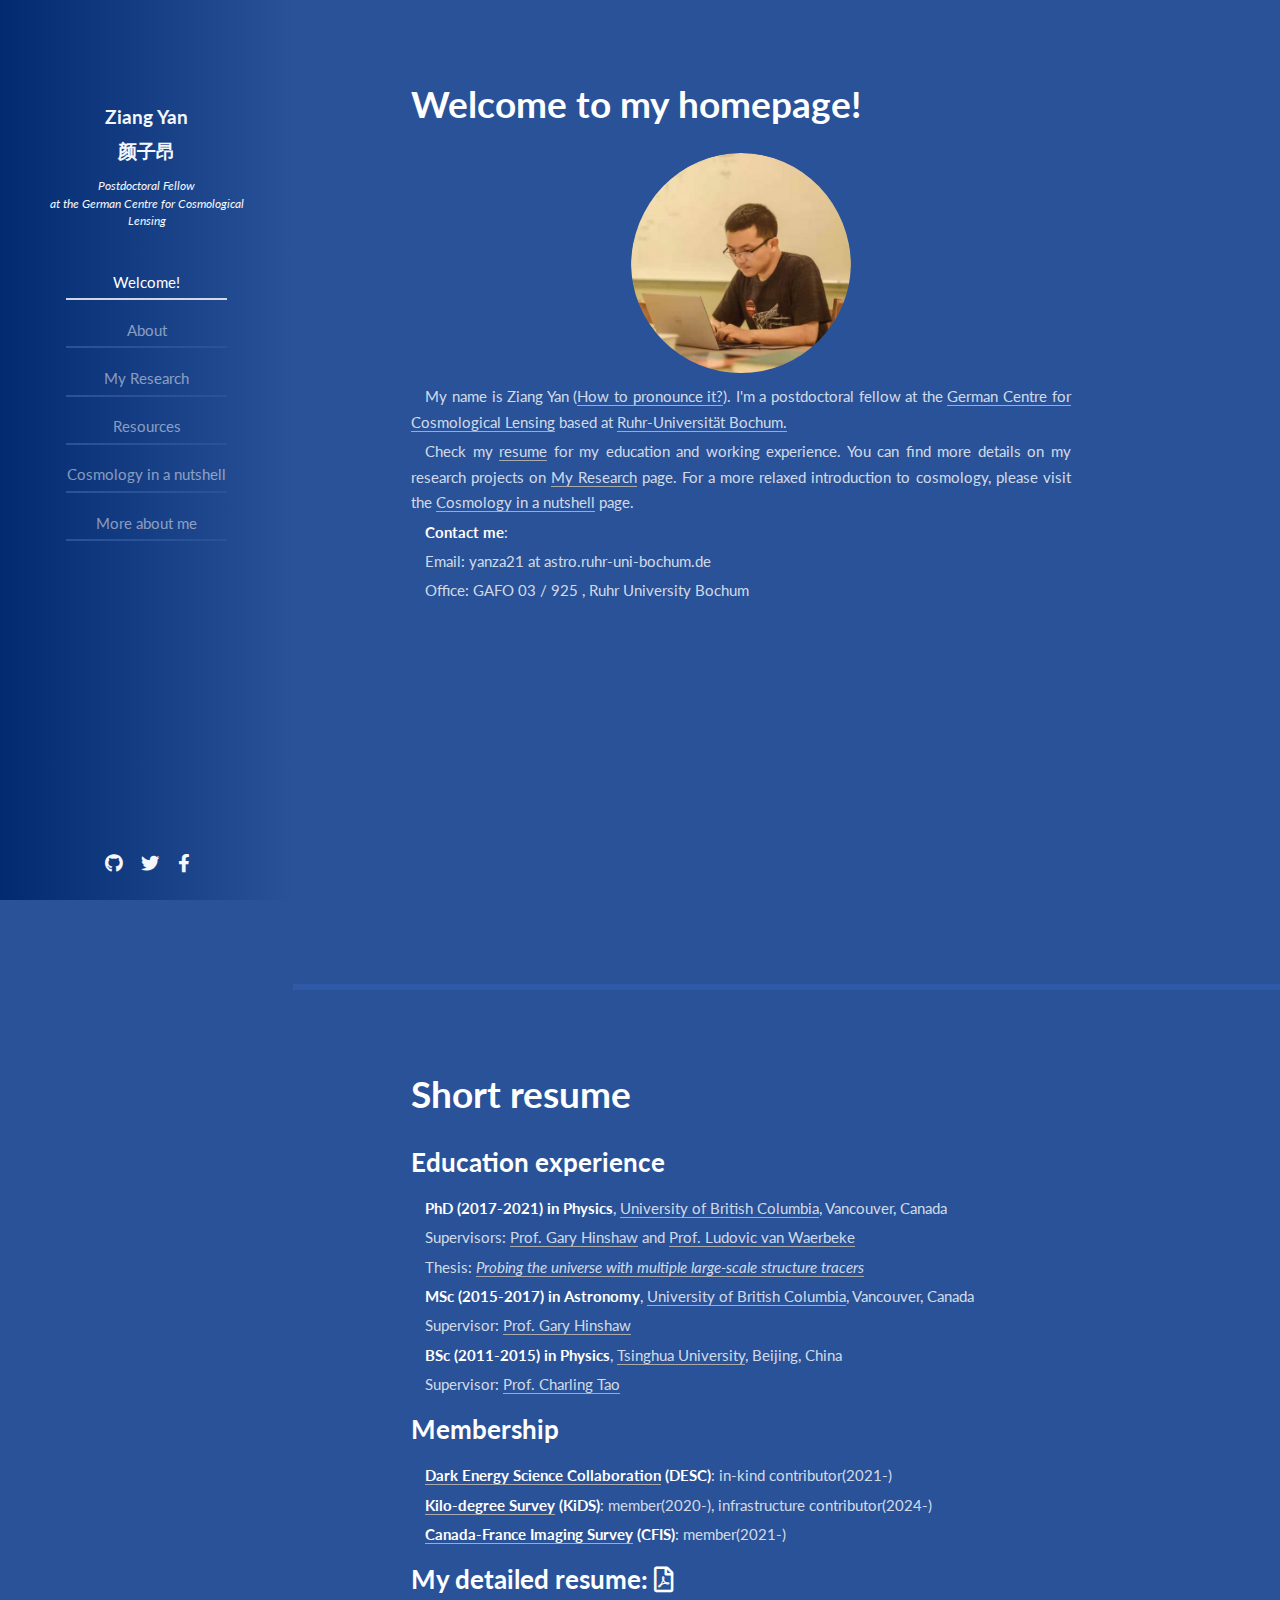
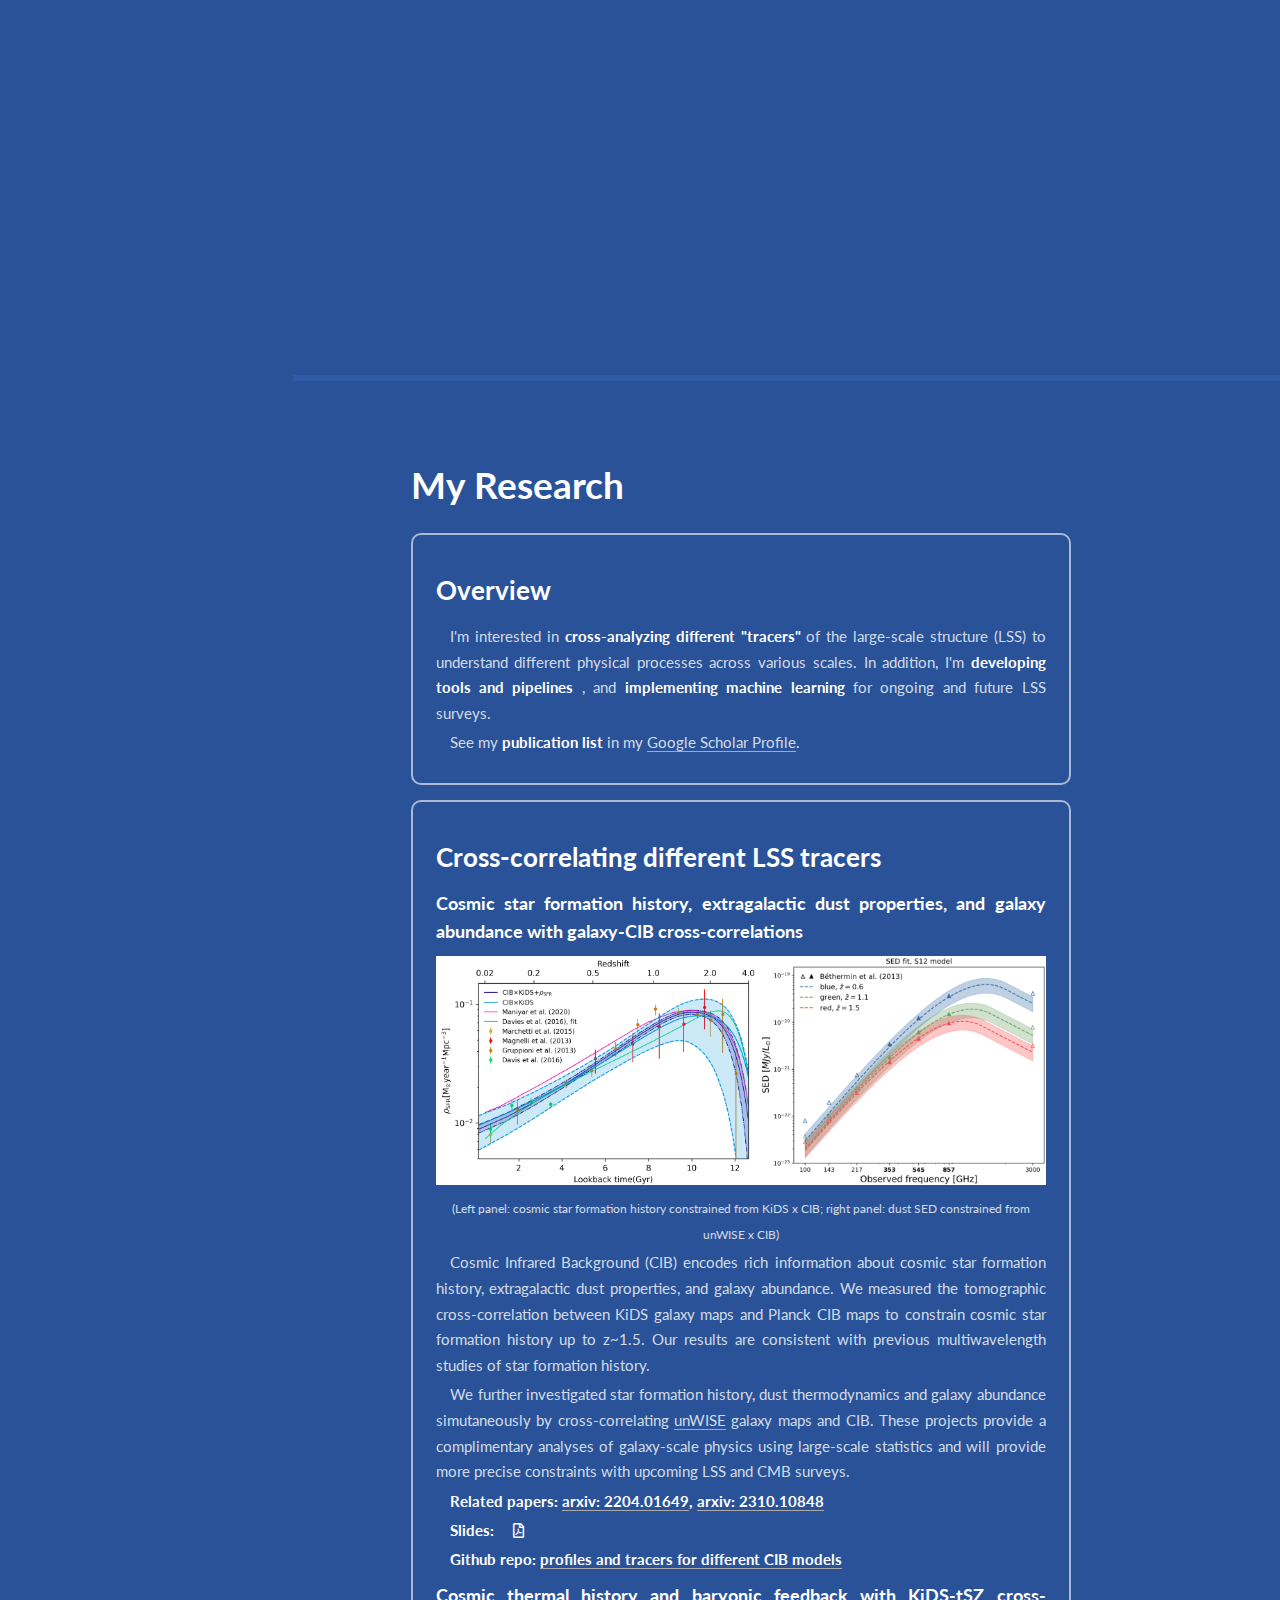
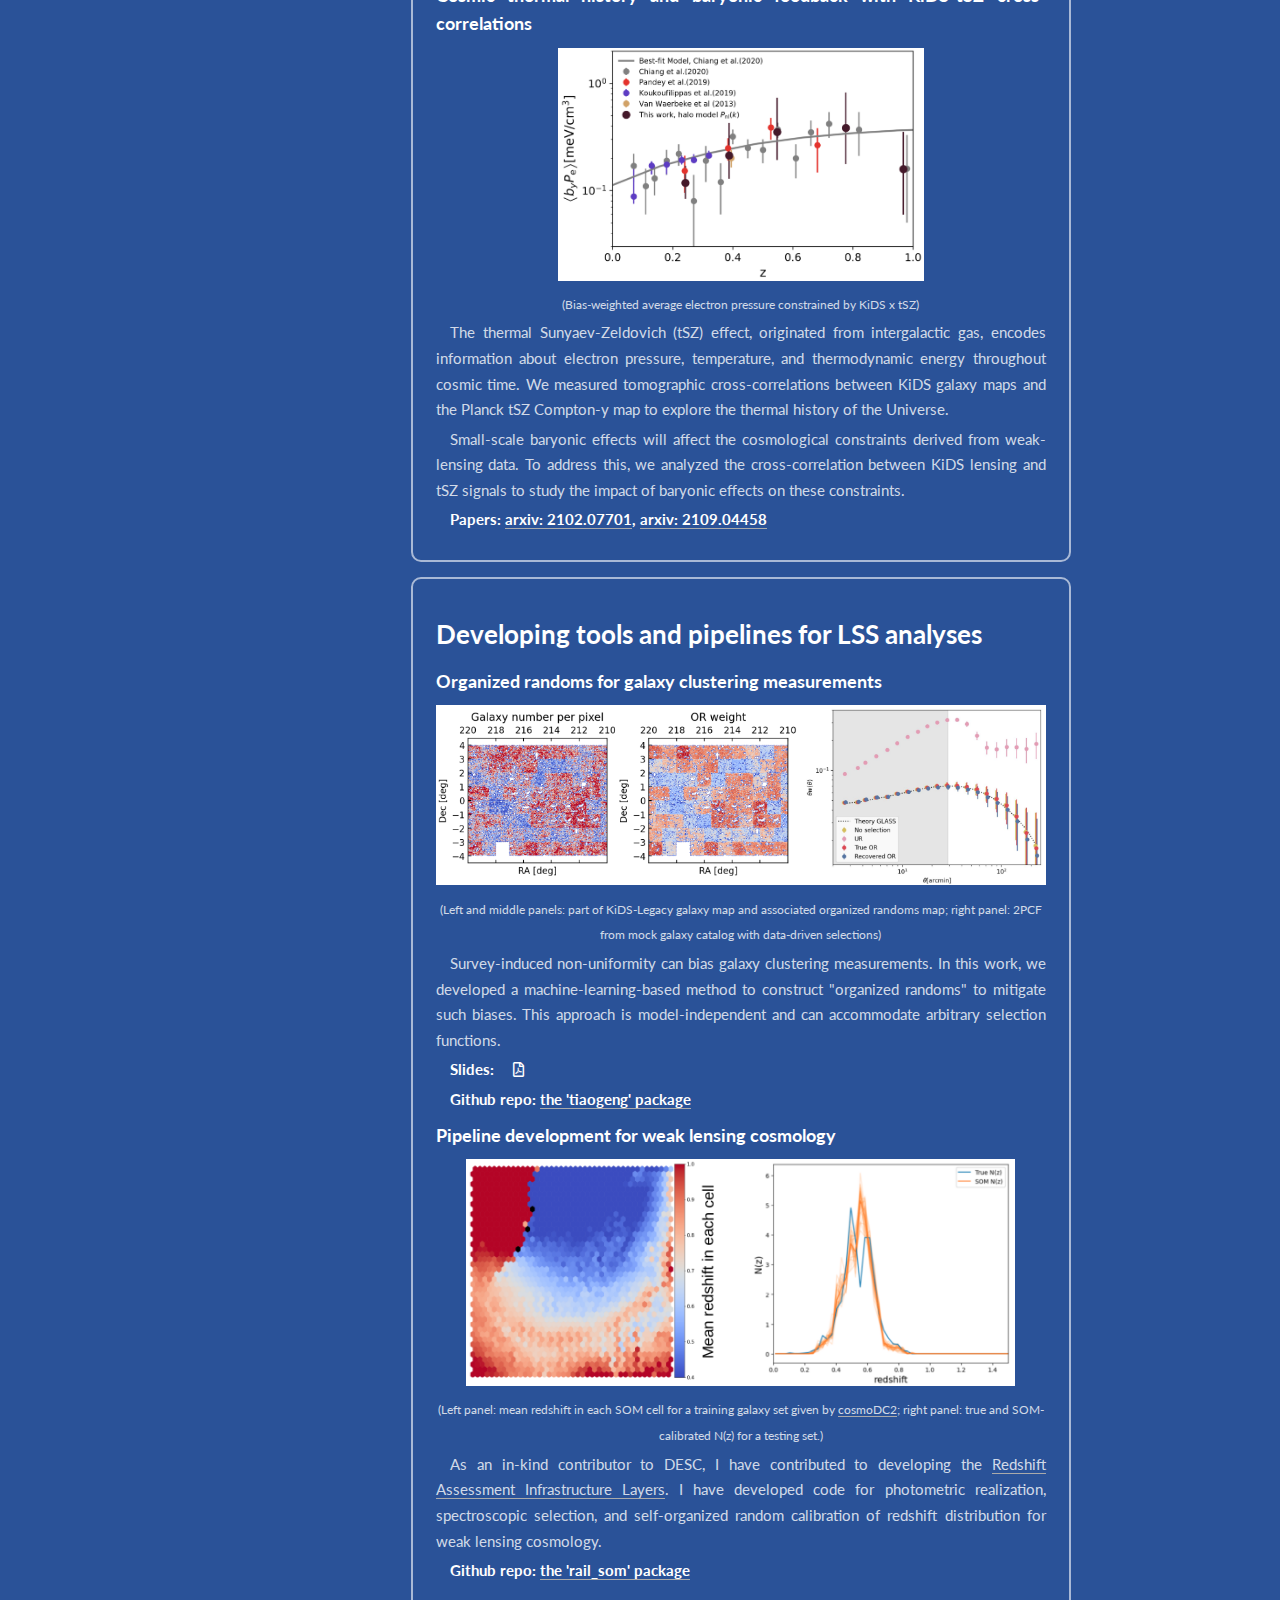
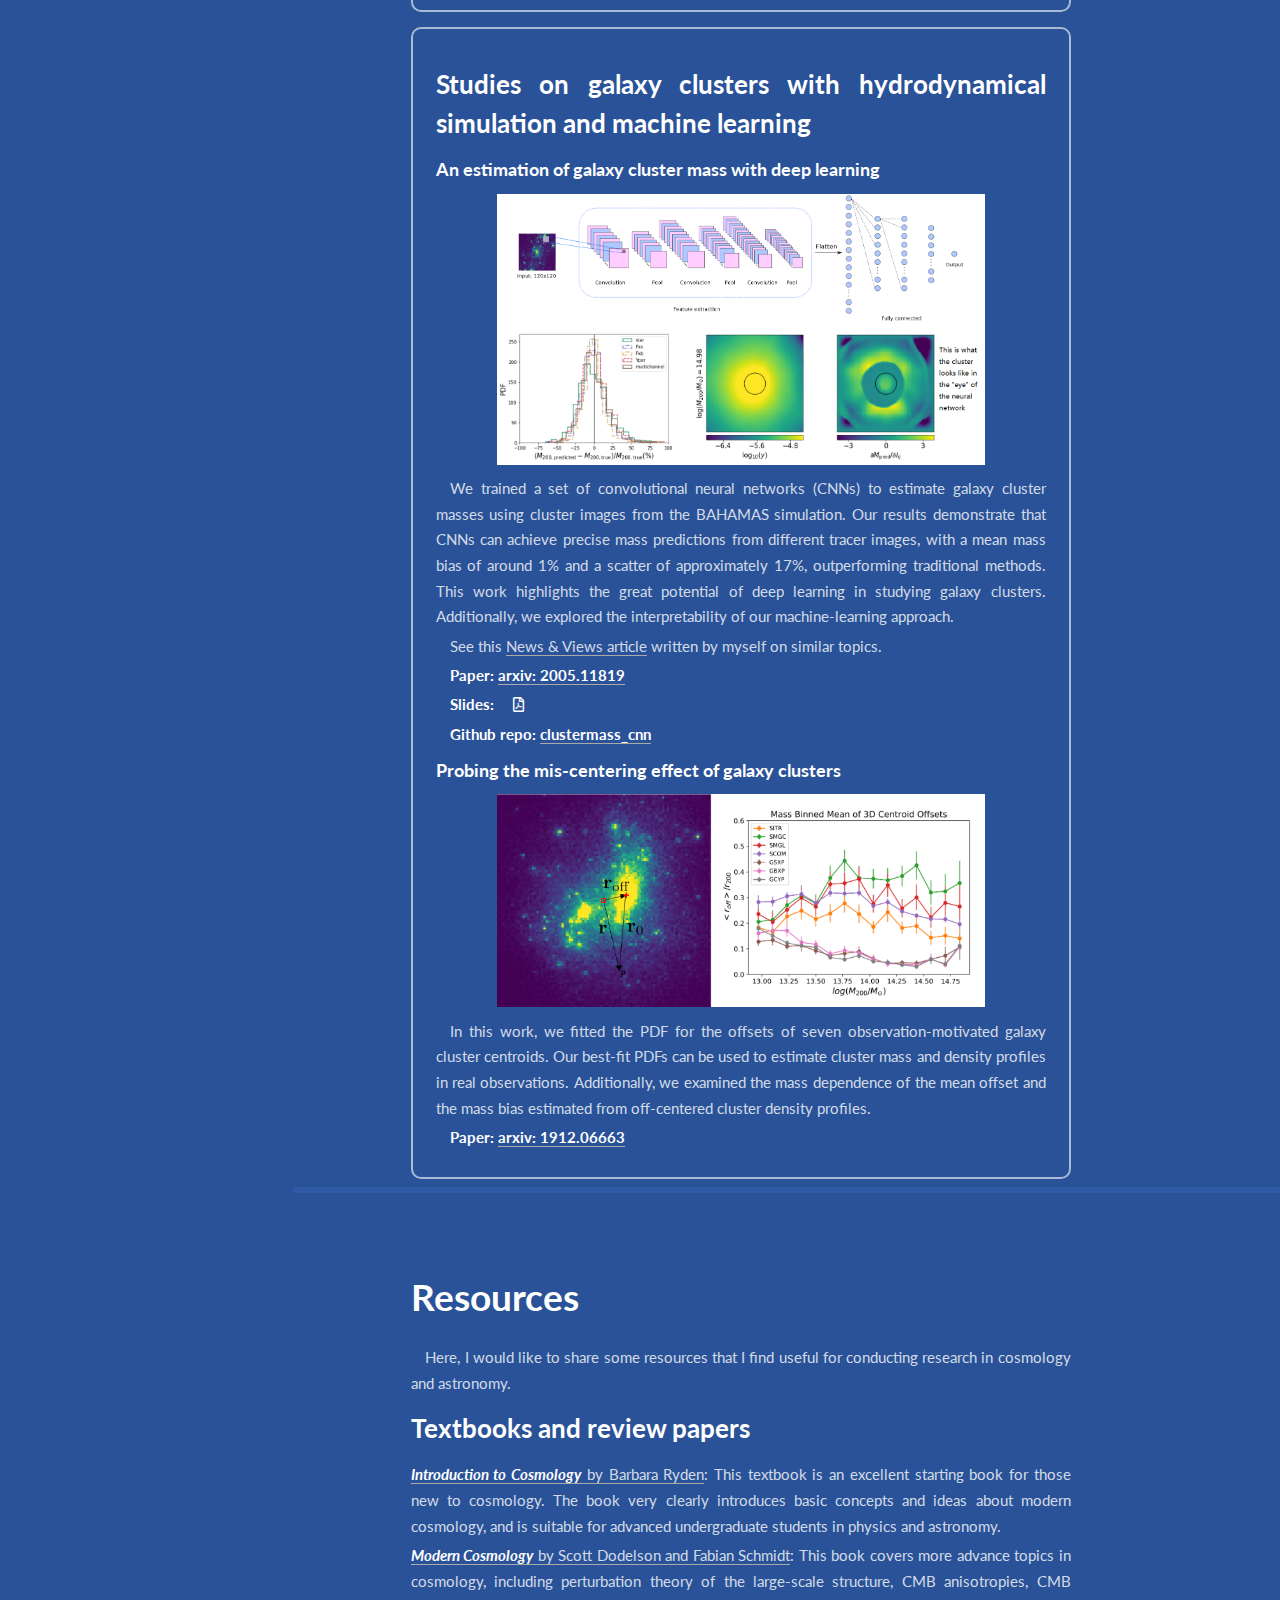
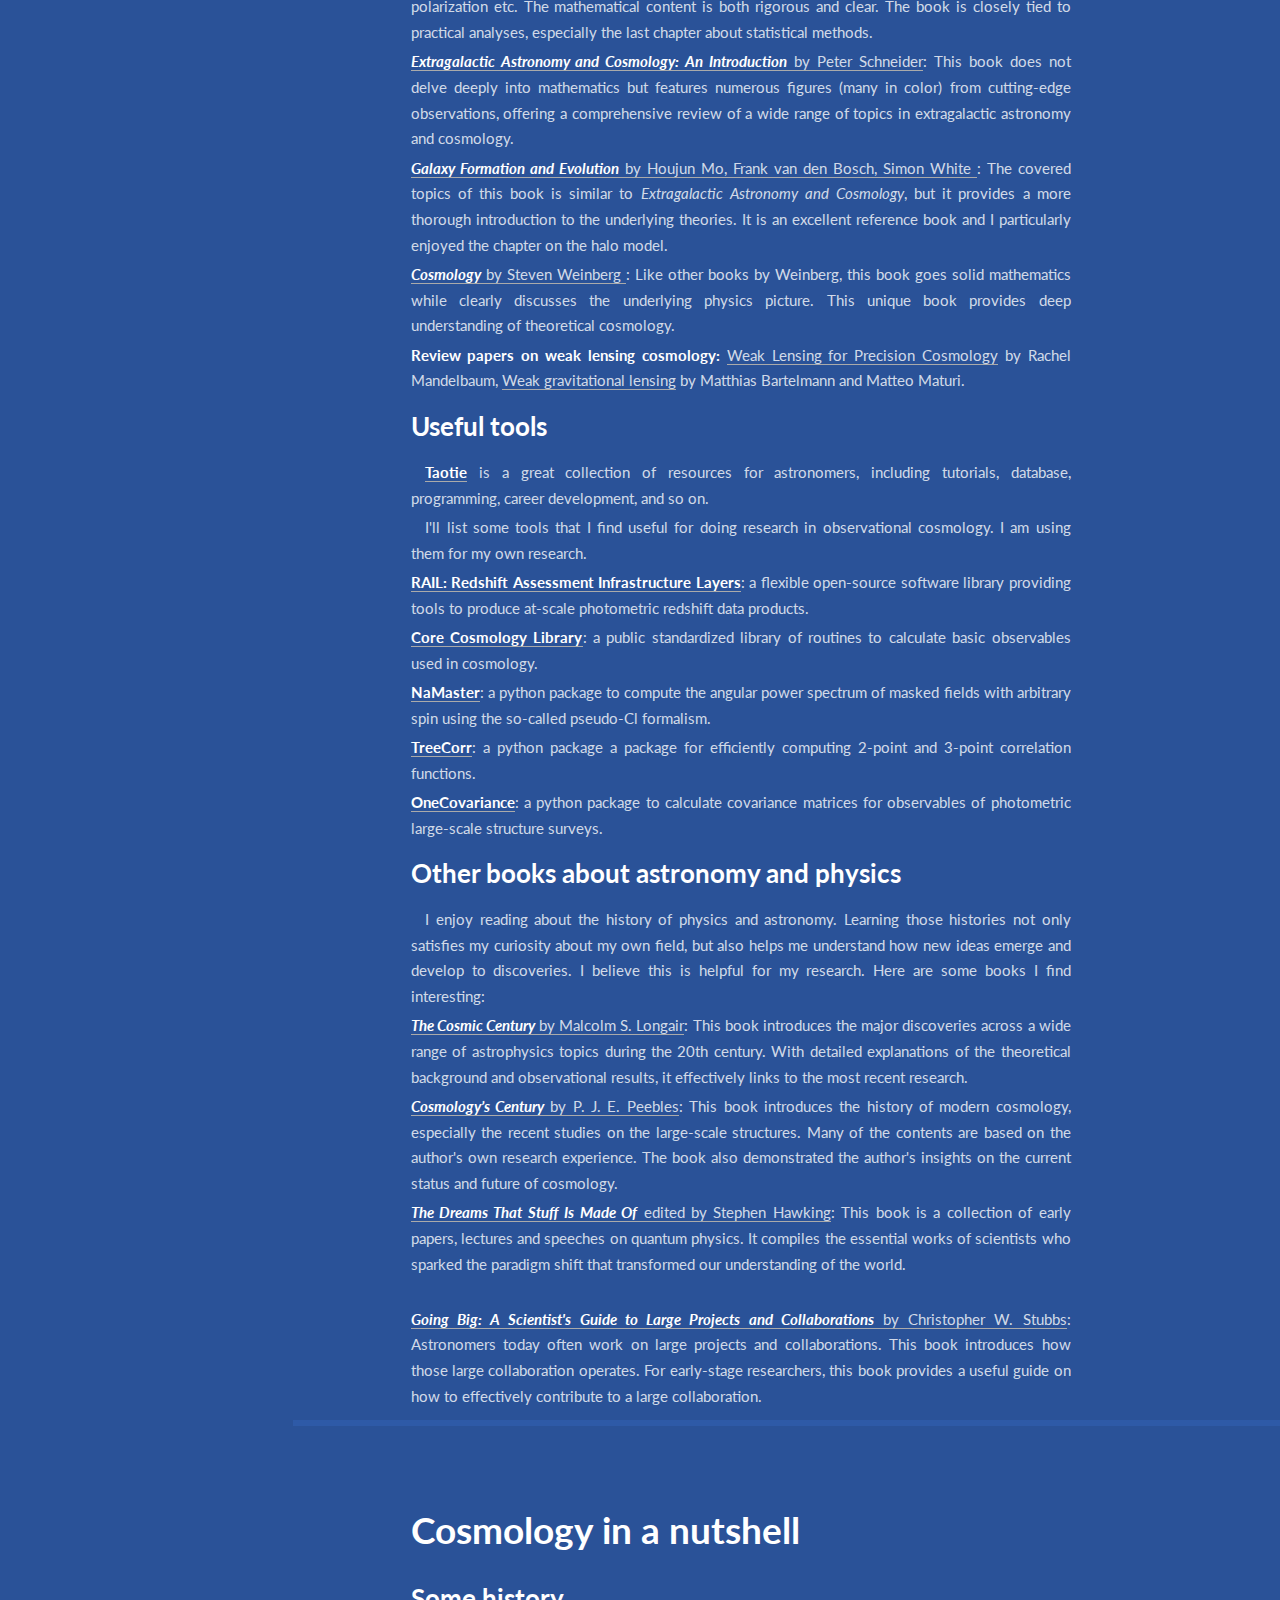
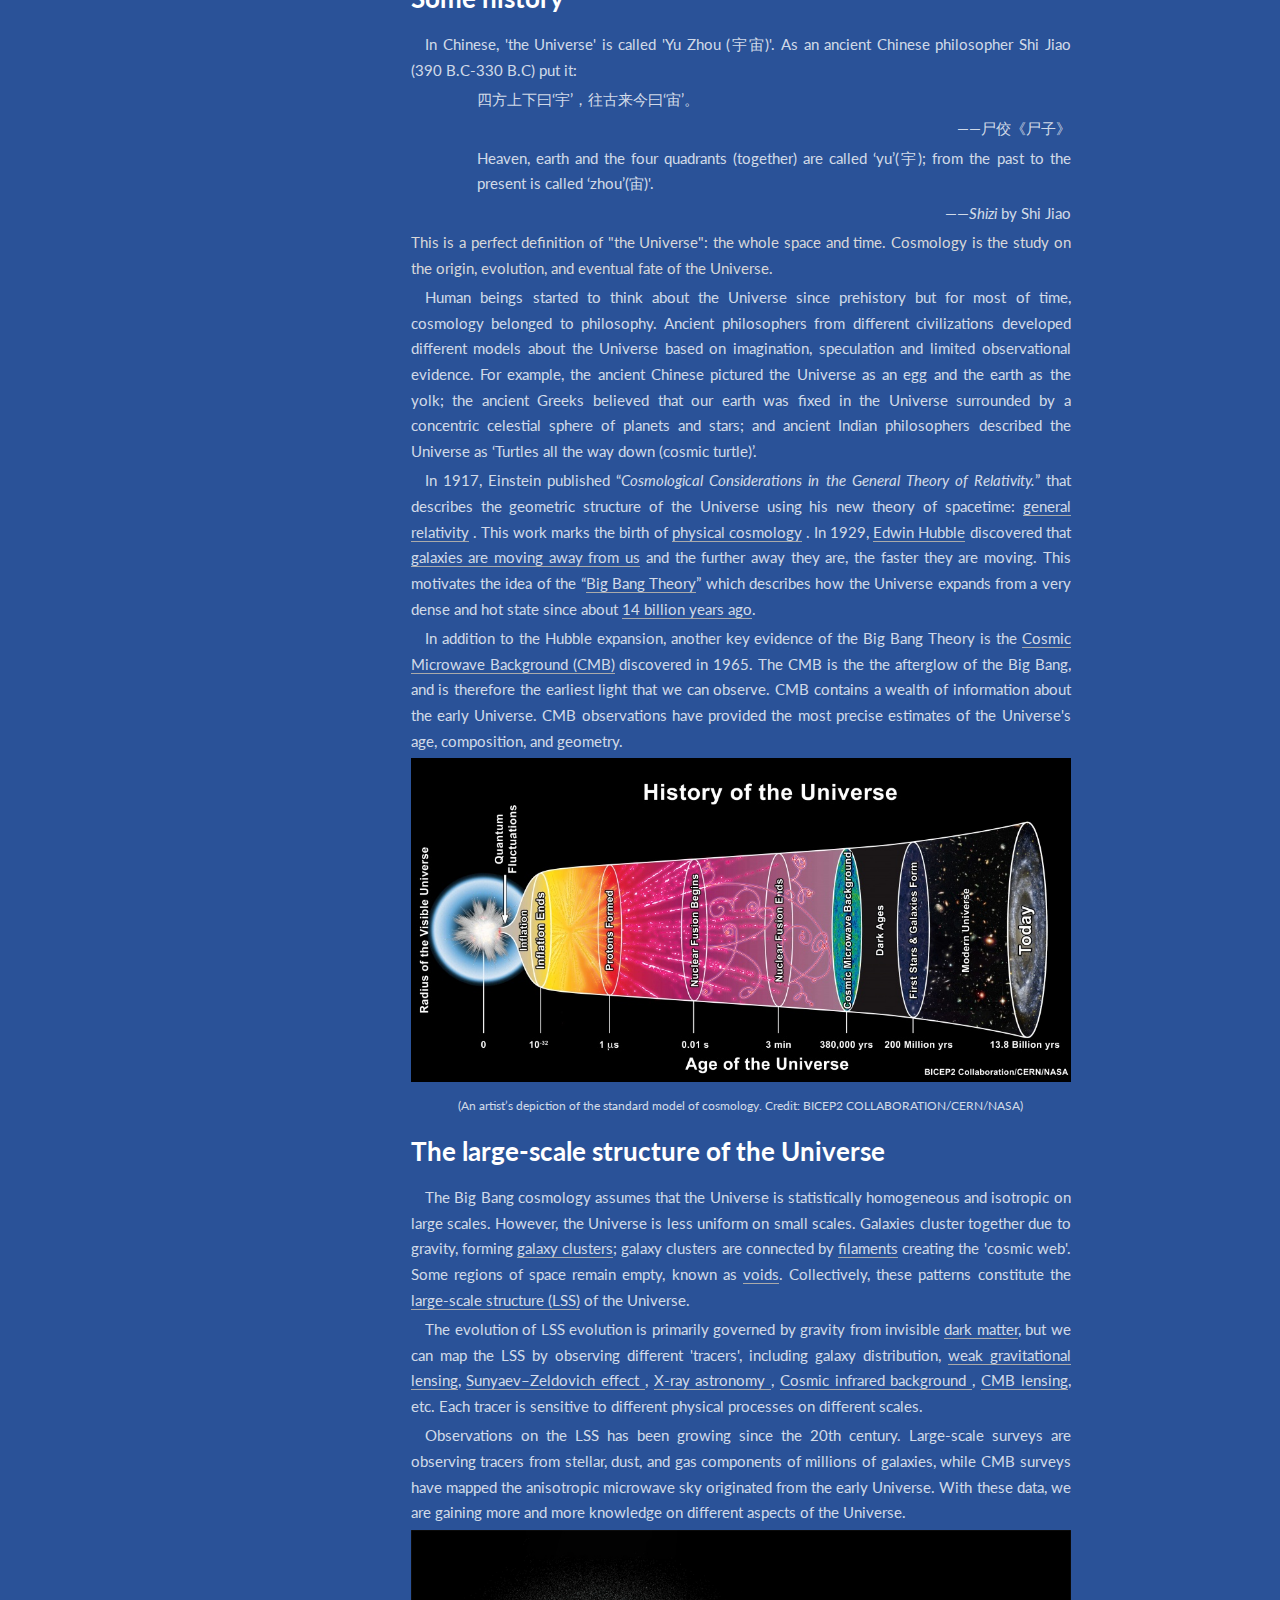
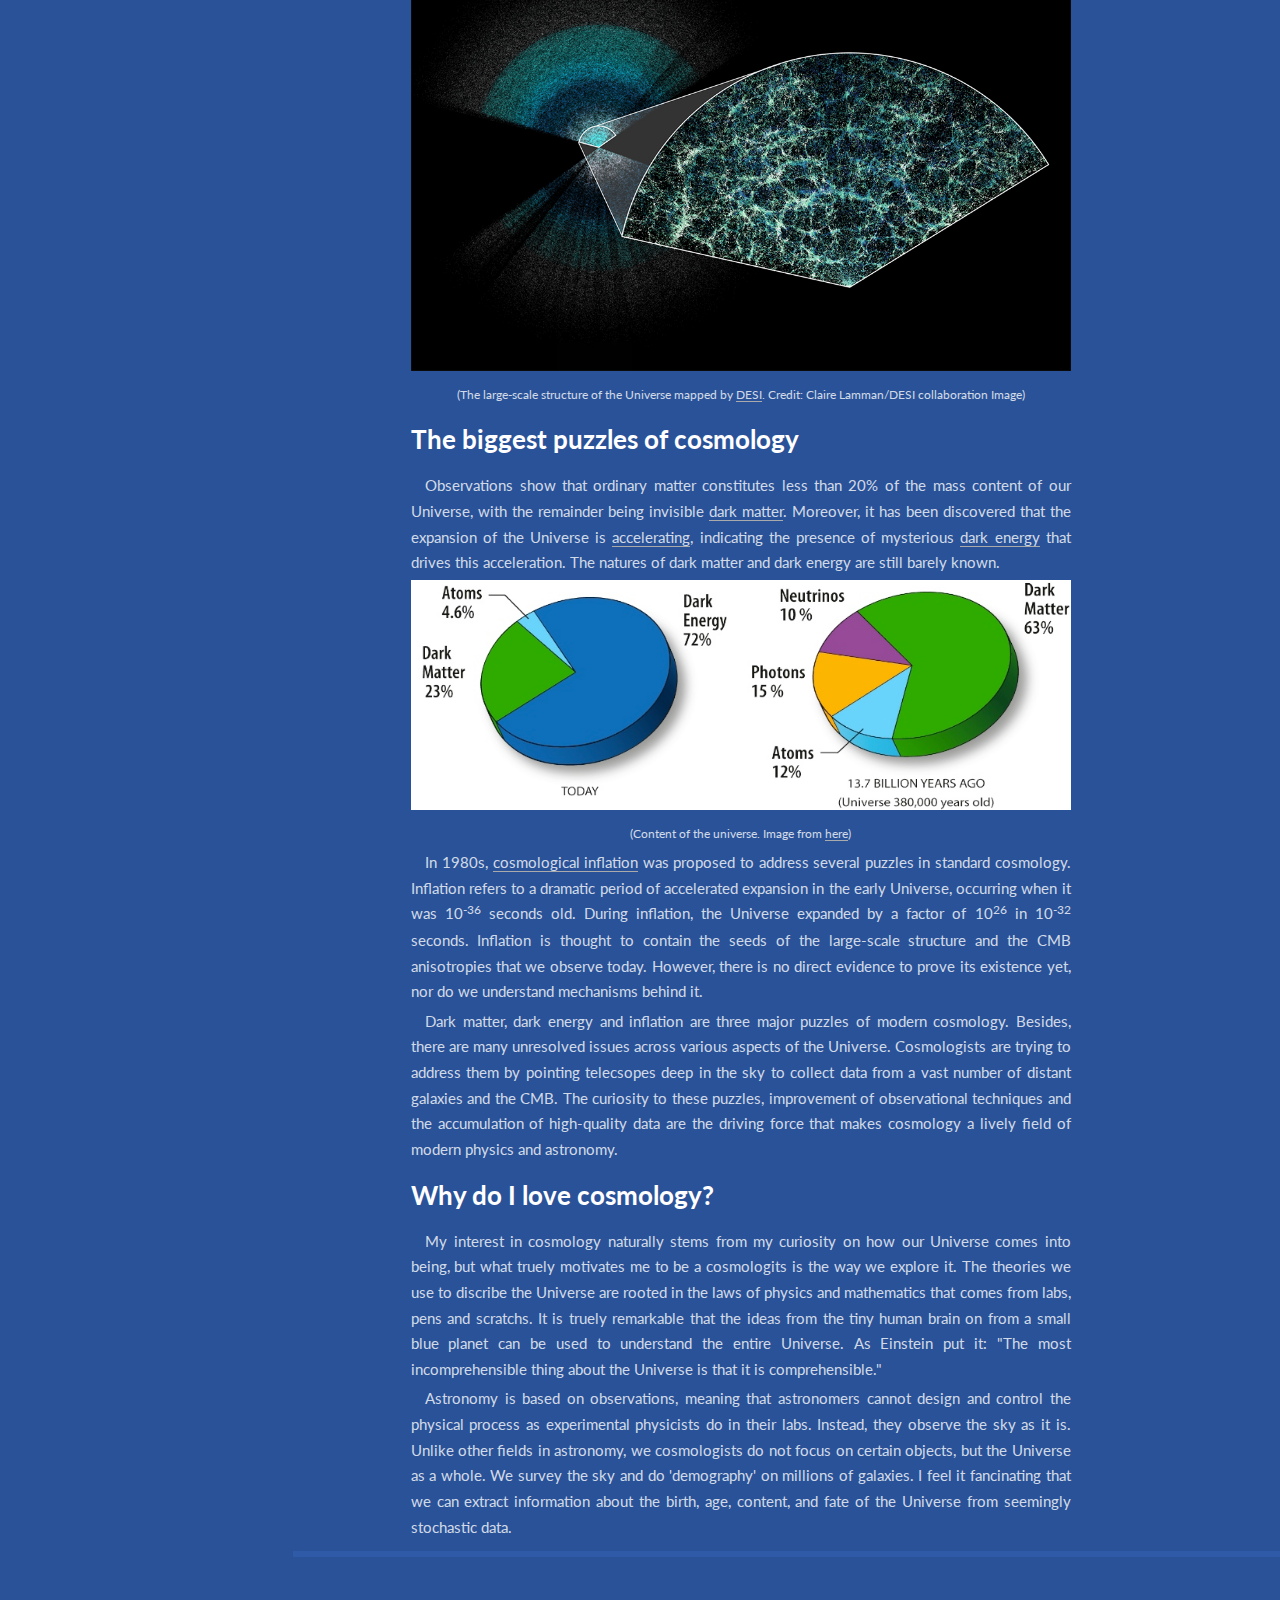
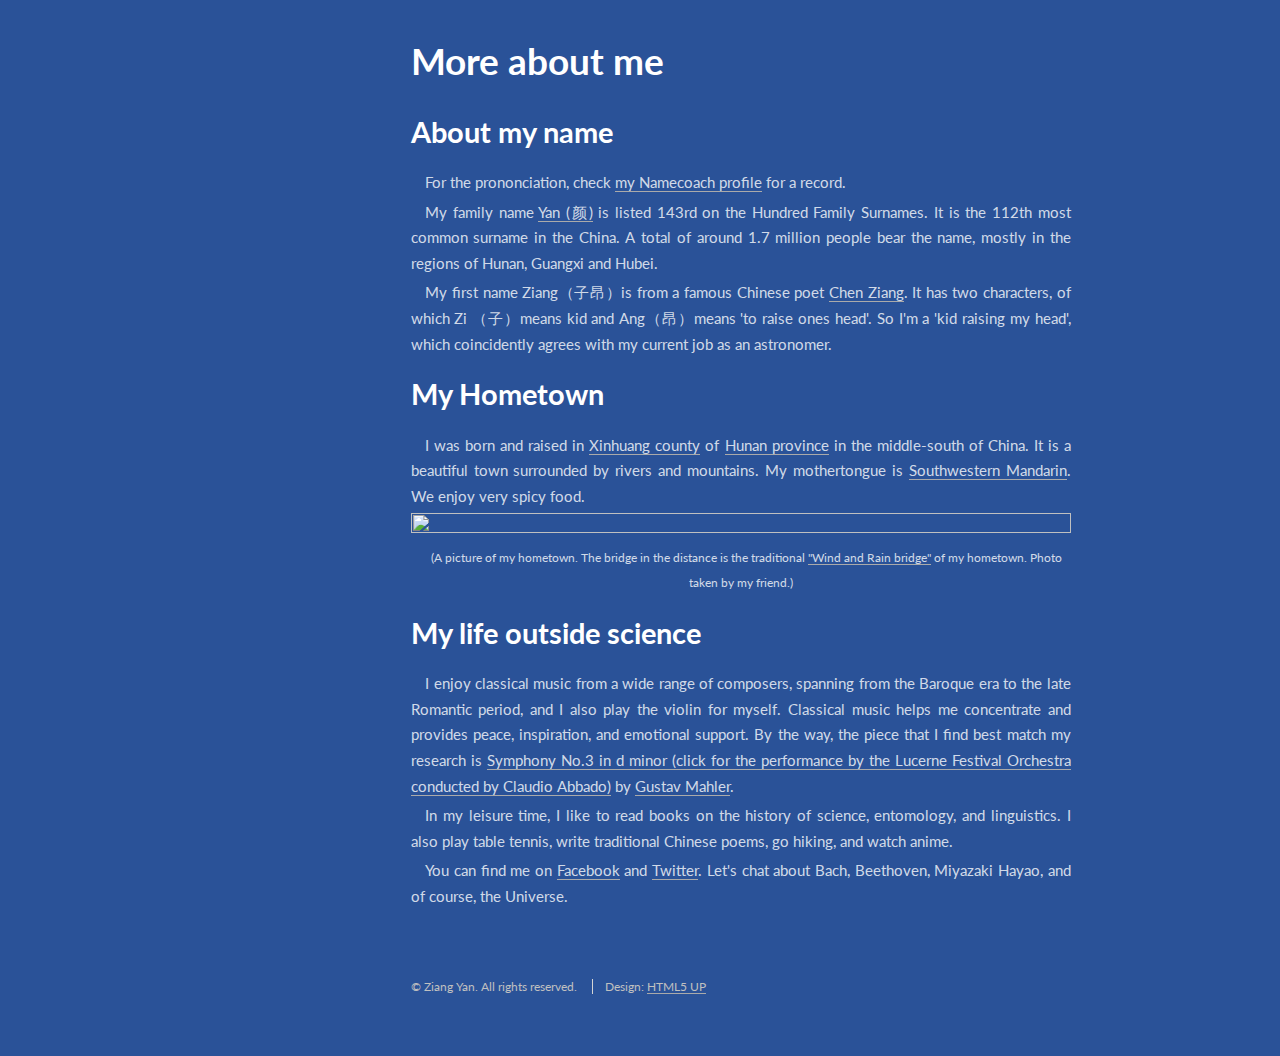
==== commit f715ba0f: "update" ====
--- a/index.html
+++ b/index.html
@@ -391,10 +391,10 @@
                <p style="font-size: 0.8em" align="center">(A picture of my hometown. The bridge in the distance is the traditional <a href="https://www.asiaculturaltravel.co.uk/wind-rain-bridges/" target="_blank">"Wind and Rain bridge"</a> of my hometown. Photo taken by my friend.)</p>
                <h1>My life outside science</h1>
                <p>
-                  I enjoy classical music from a wide range of composers, spanning from the Baroque era to the late Romantic period, and I also play the violin for myself. Classical music helps me concentrate and provides peace, inspiration, and emotional support.
+                  I enjoy classical music from a wide range of composers, spanning from the Baroque era to the late Romantic period, and I also play the violin for myself. Classical music helps me concentrate and provides peace, inspiration, and emotional support. By the way, the piece that I find best match my research is <a href="https://www.youtube.com/watch?v=Xplx64LVENg" target="_blanck">Symphony No.3 in d minor (click for the performance by the Lucerne Festival Orchestra conducted by Claudio Abbado)</a> by <a href="https://en.wikipedia.org/wiki/Gustav_Mahler" target="_blanck">Gustav Mahler</a>. 
                </p>
                <p>In my leisure time, I like to read books on the history of science, entomology, and linguistics. I also play table tennis, write traditional Chinese poems, go hiking, and watch anime.</p>
-               <p>You can find me on <a href="https://www.facebook.com/profile.php?id=100010315654740" target="_blank">Facebook</a> and <a href="https://twitter.com/ZiangYan93" target="_blank">Twitter</a>. Let's chat about Beethoven, Mahler, Miyazaki Hayao, and of course, the Universe.</p>
+               <p>You can find me on <a href="https://www.facebook.com/profile.php?id=100010315654740" target="_blank">Facebook</a> and <a href="https://twitter.com/ZiangYan93" target="_blank">Twitter</a>. Let's chat about Bach, Beethoven, Miyazaki Hayao, and of course, the Universe.</p>
                </blockquote>
          </section>
          </div>
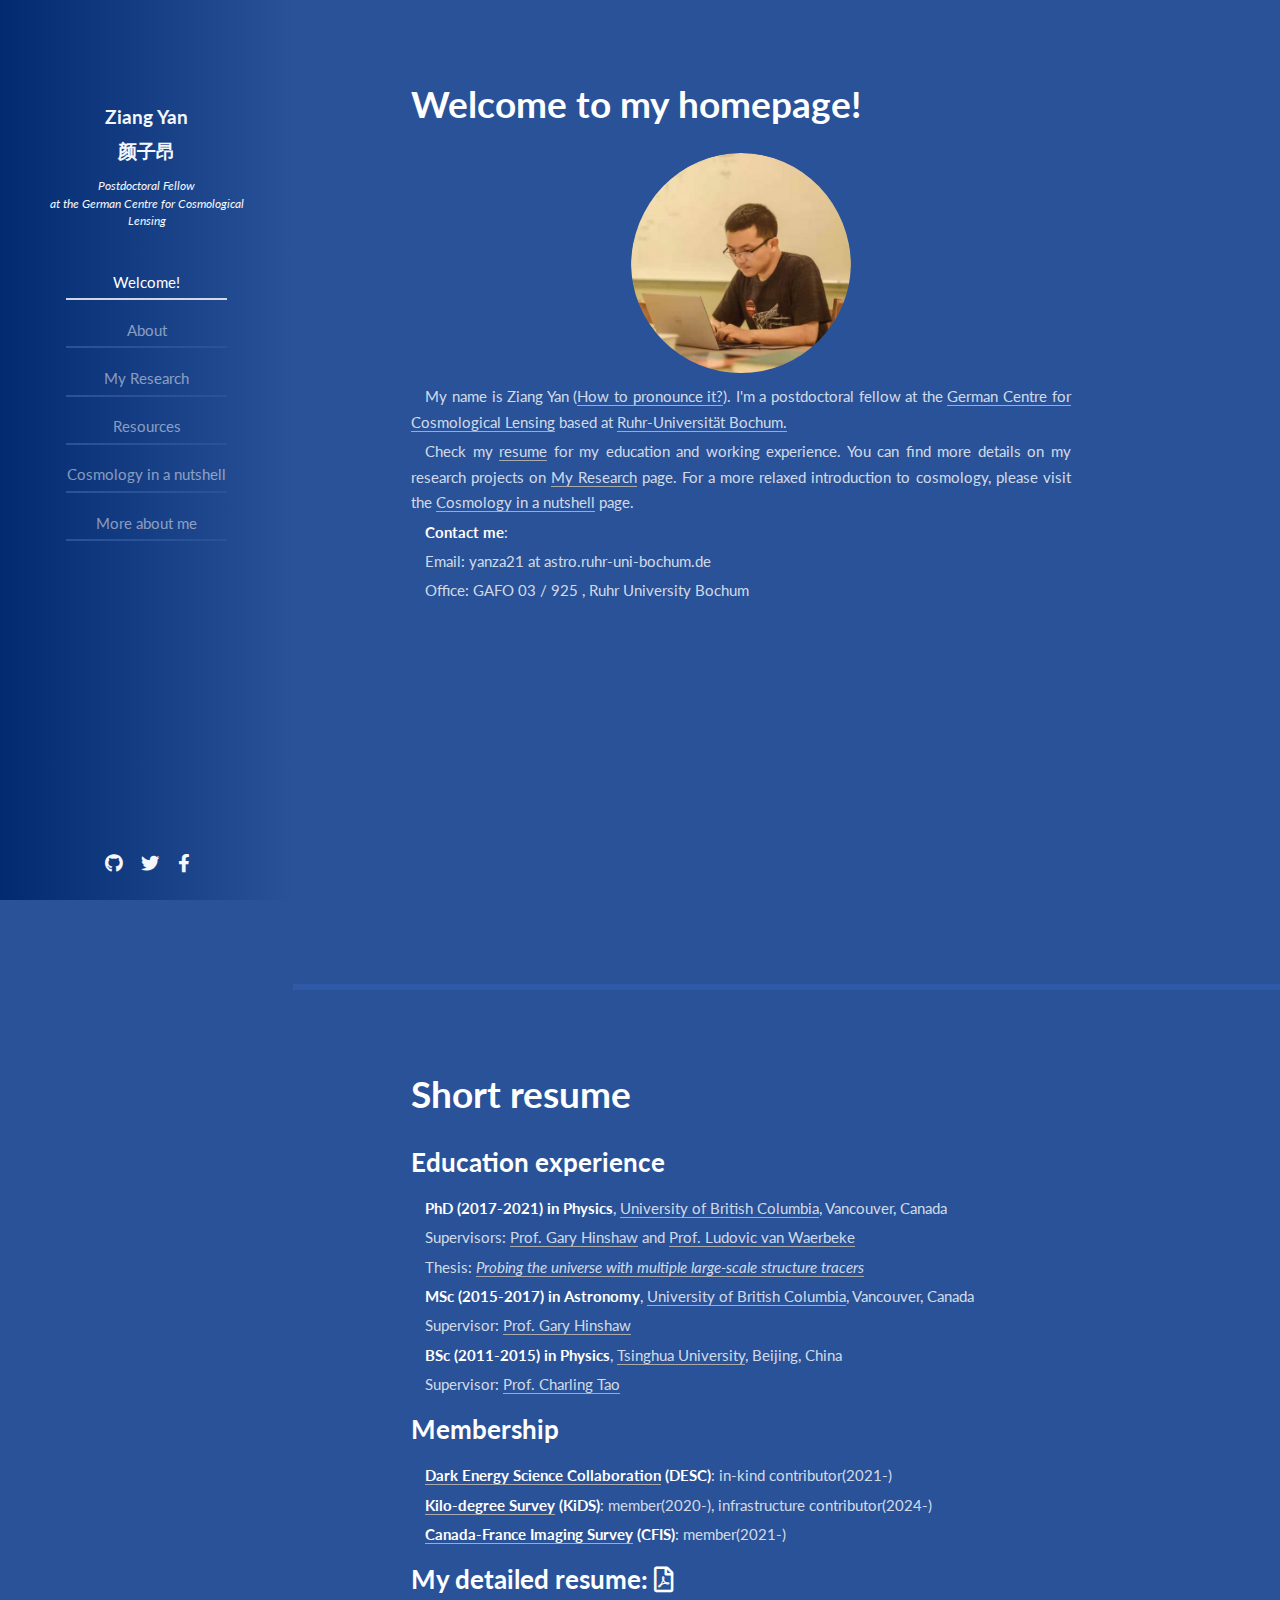
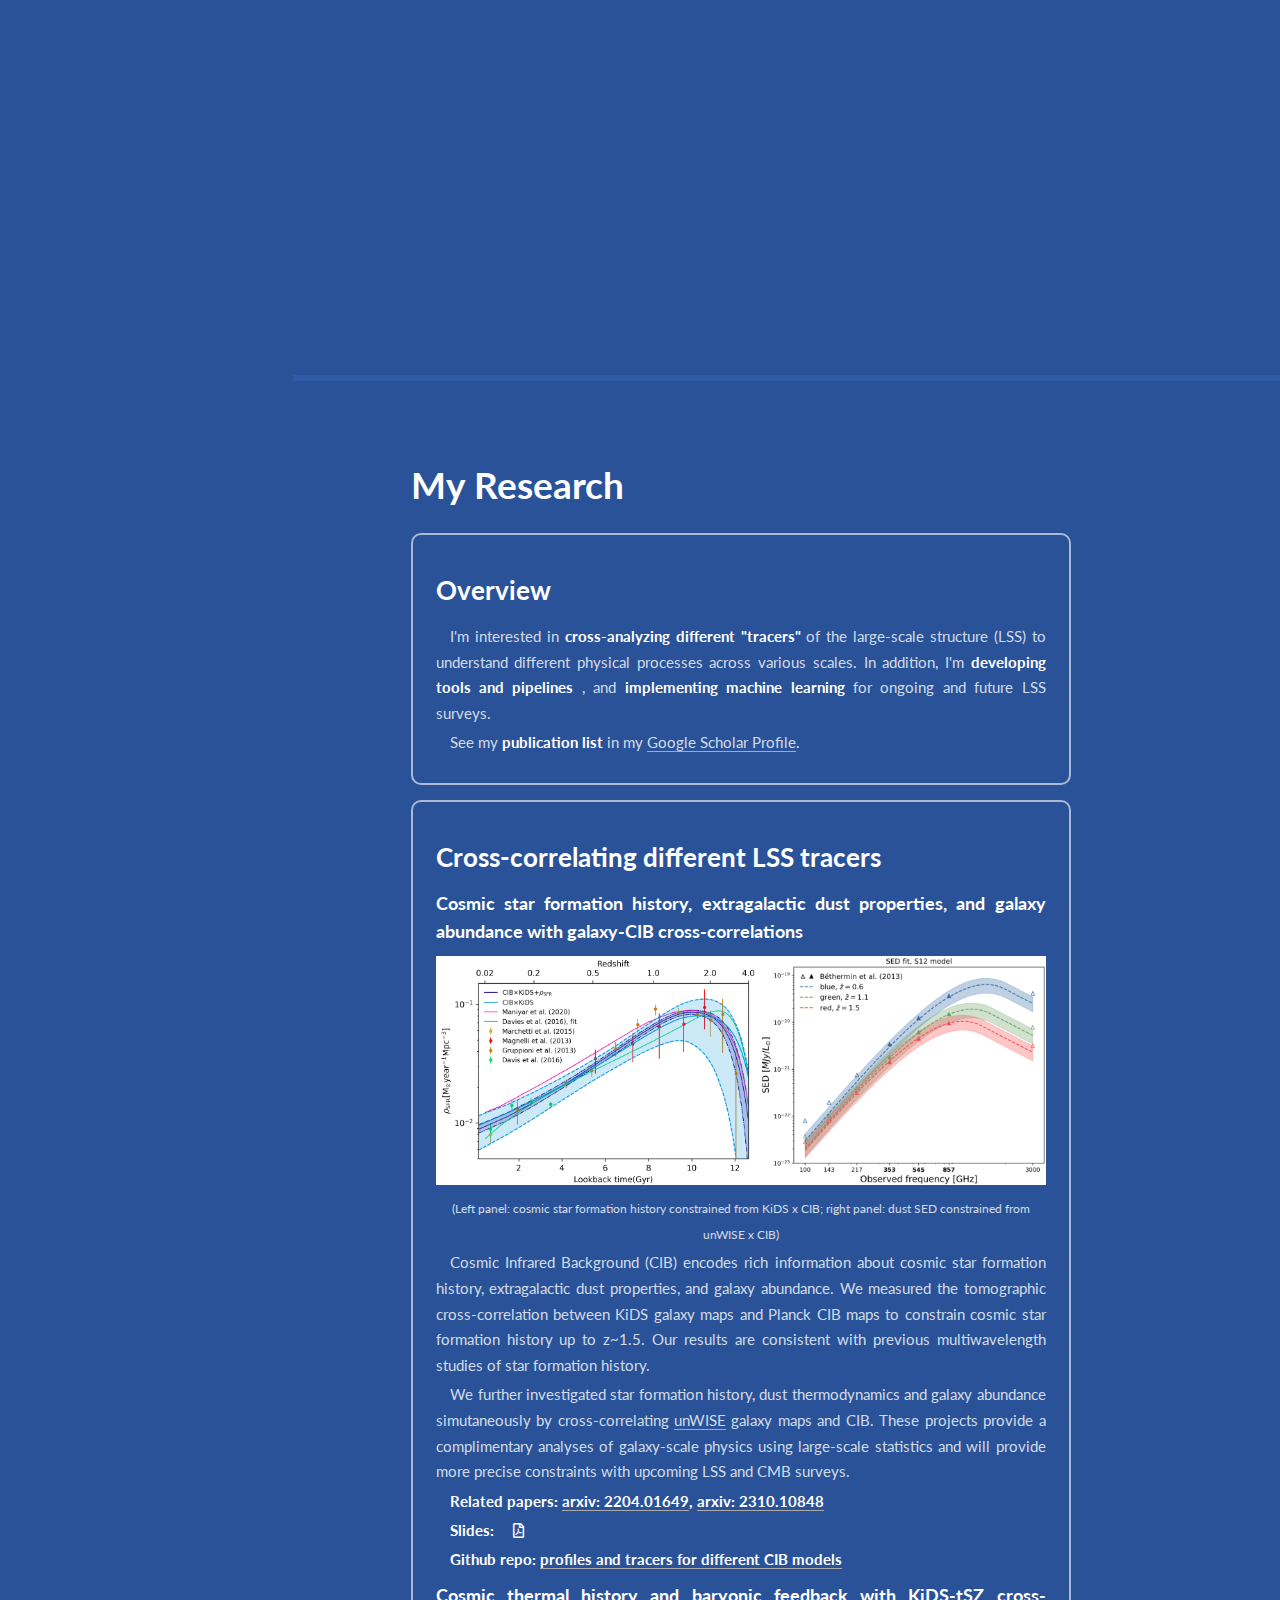
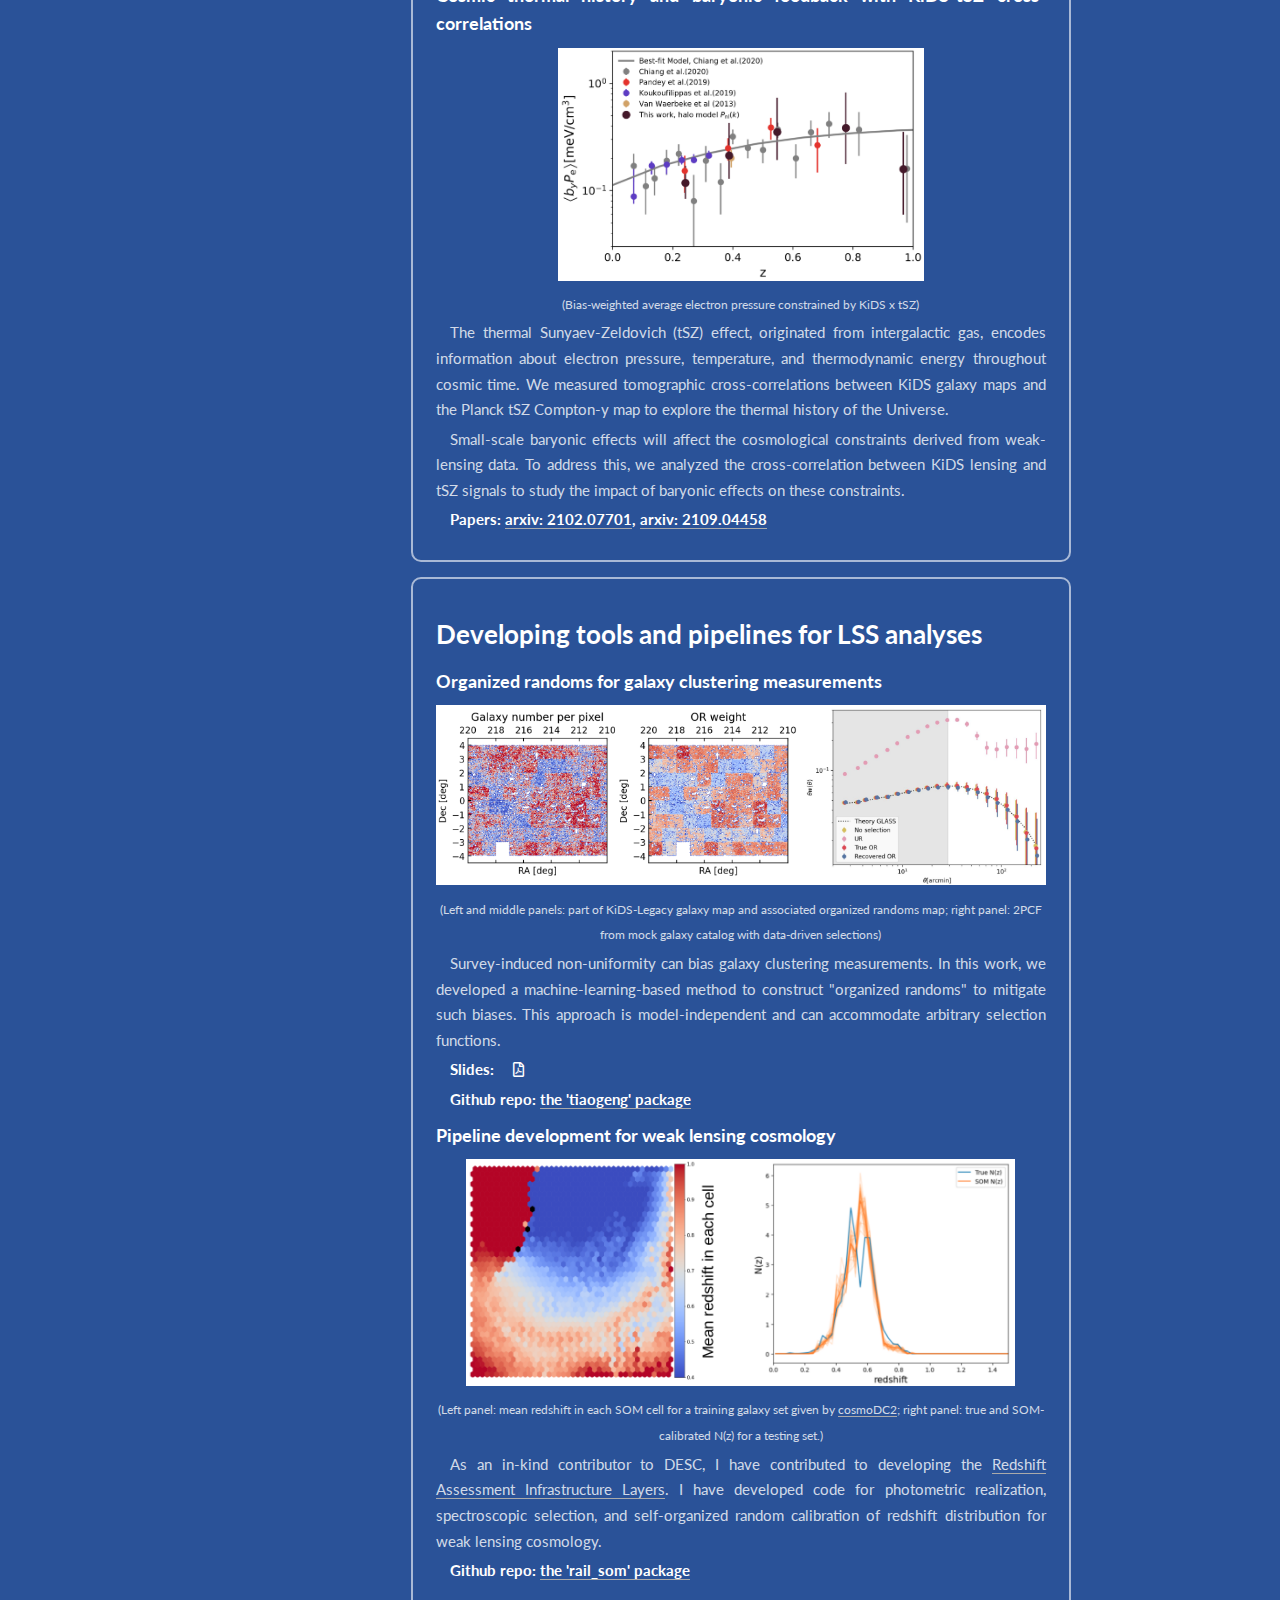
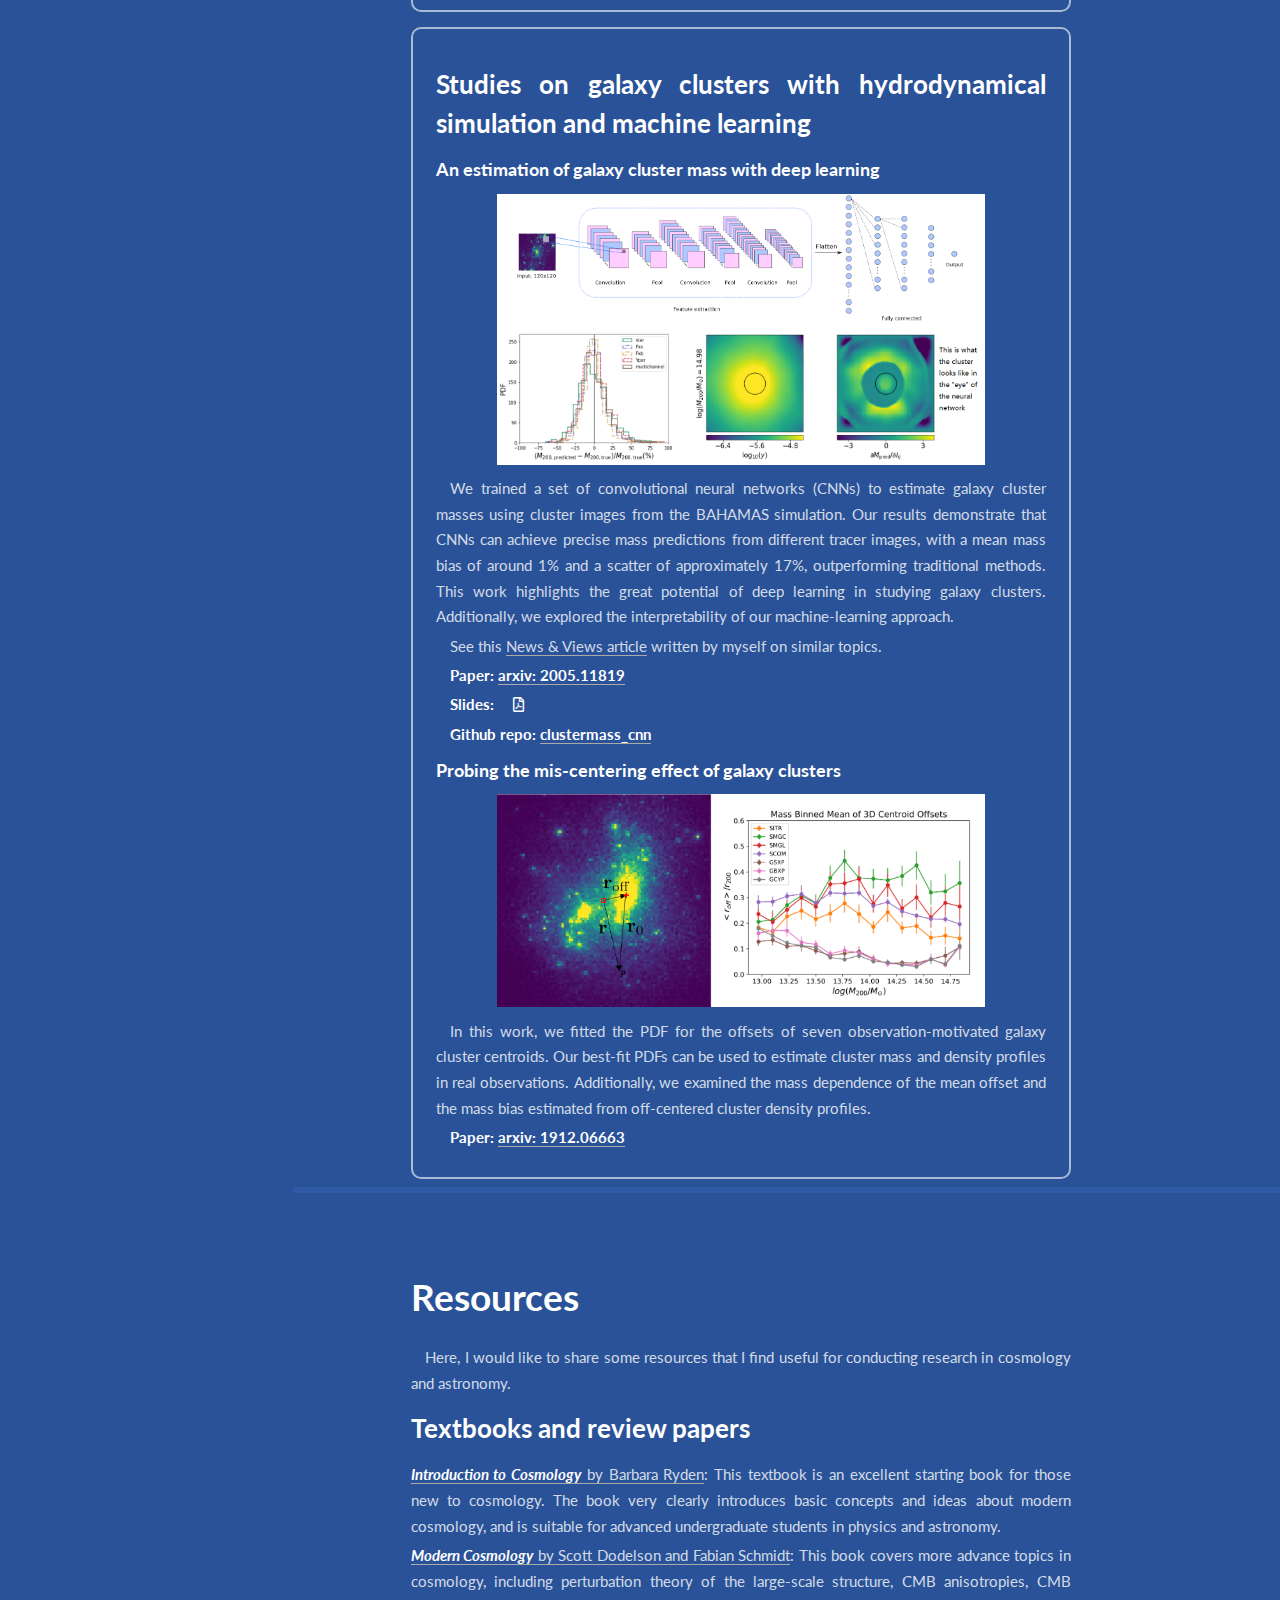
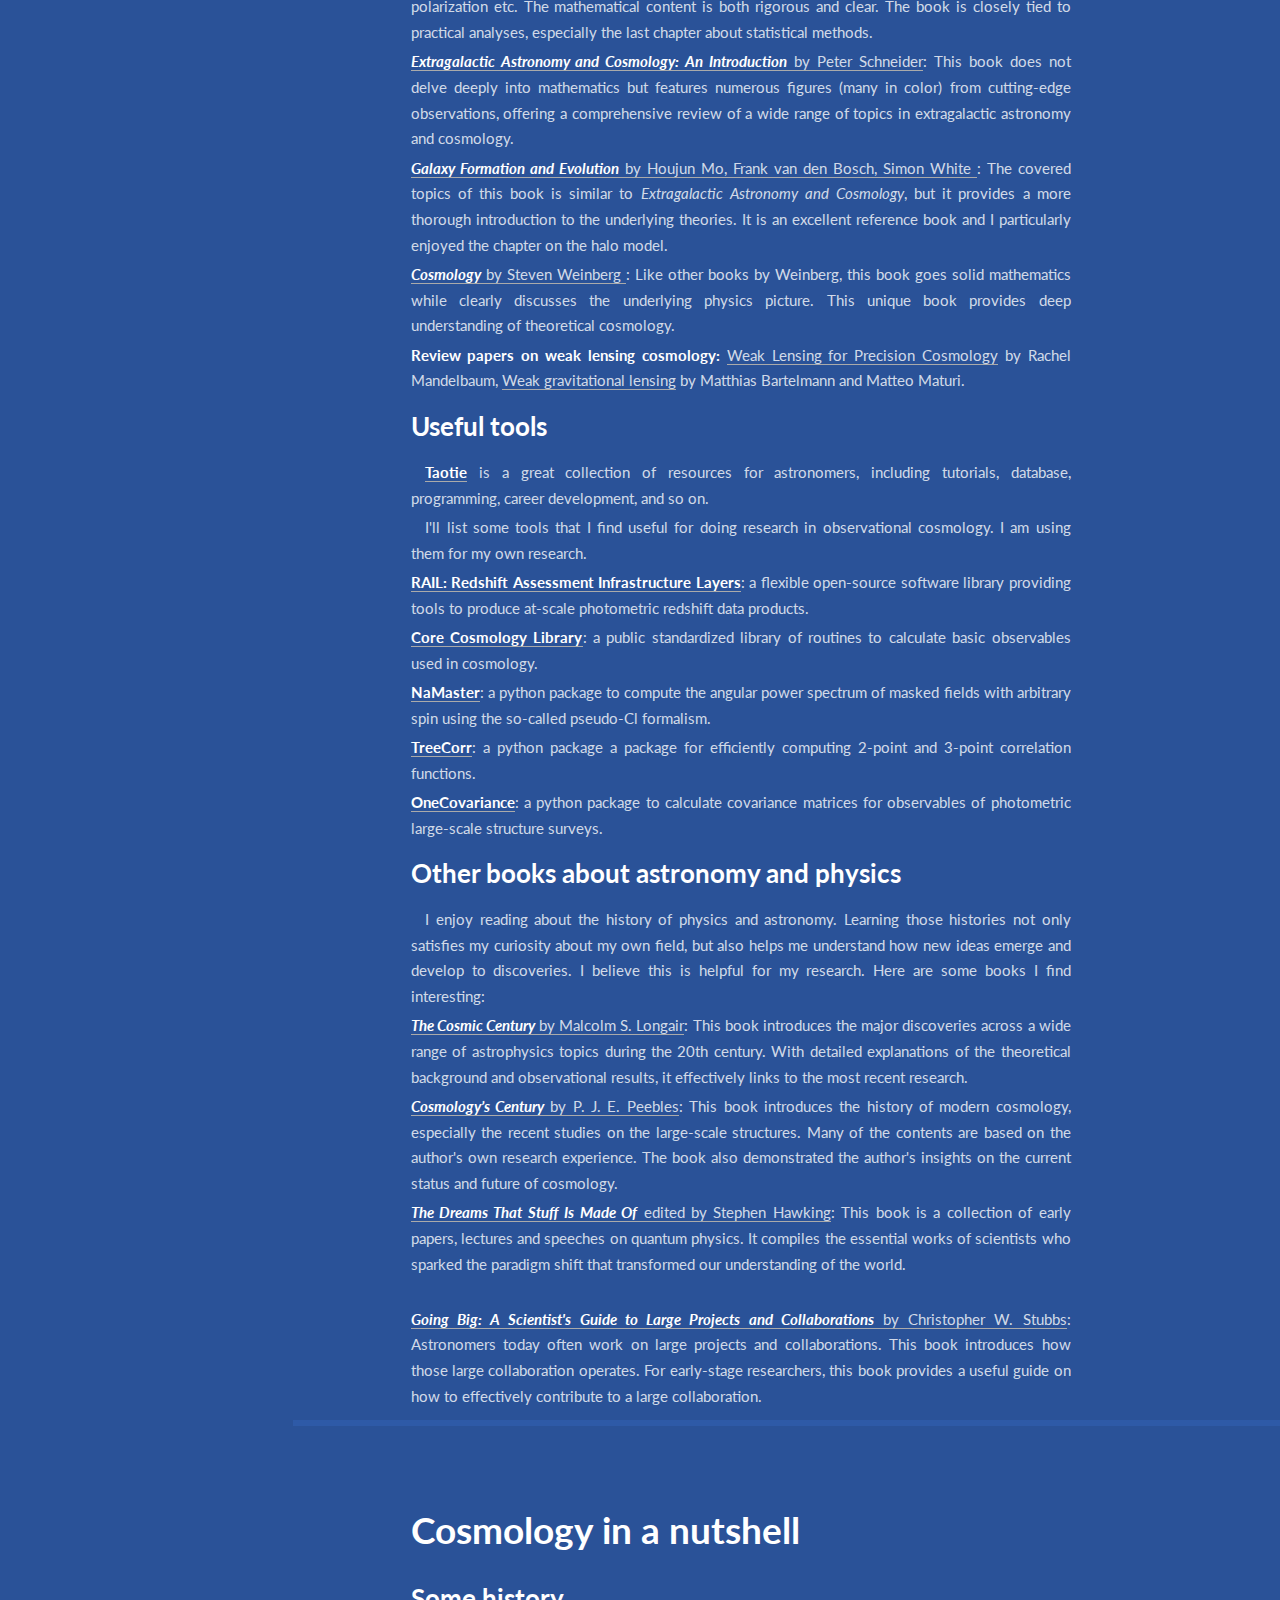
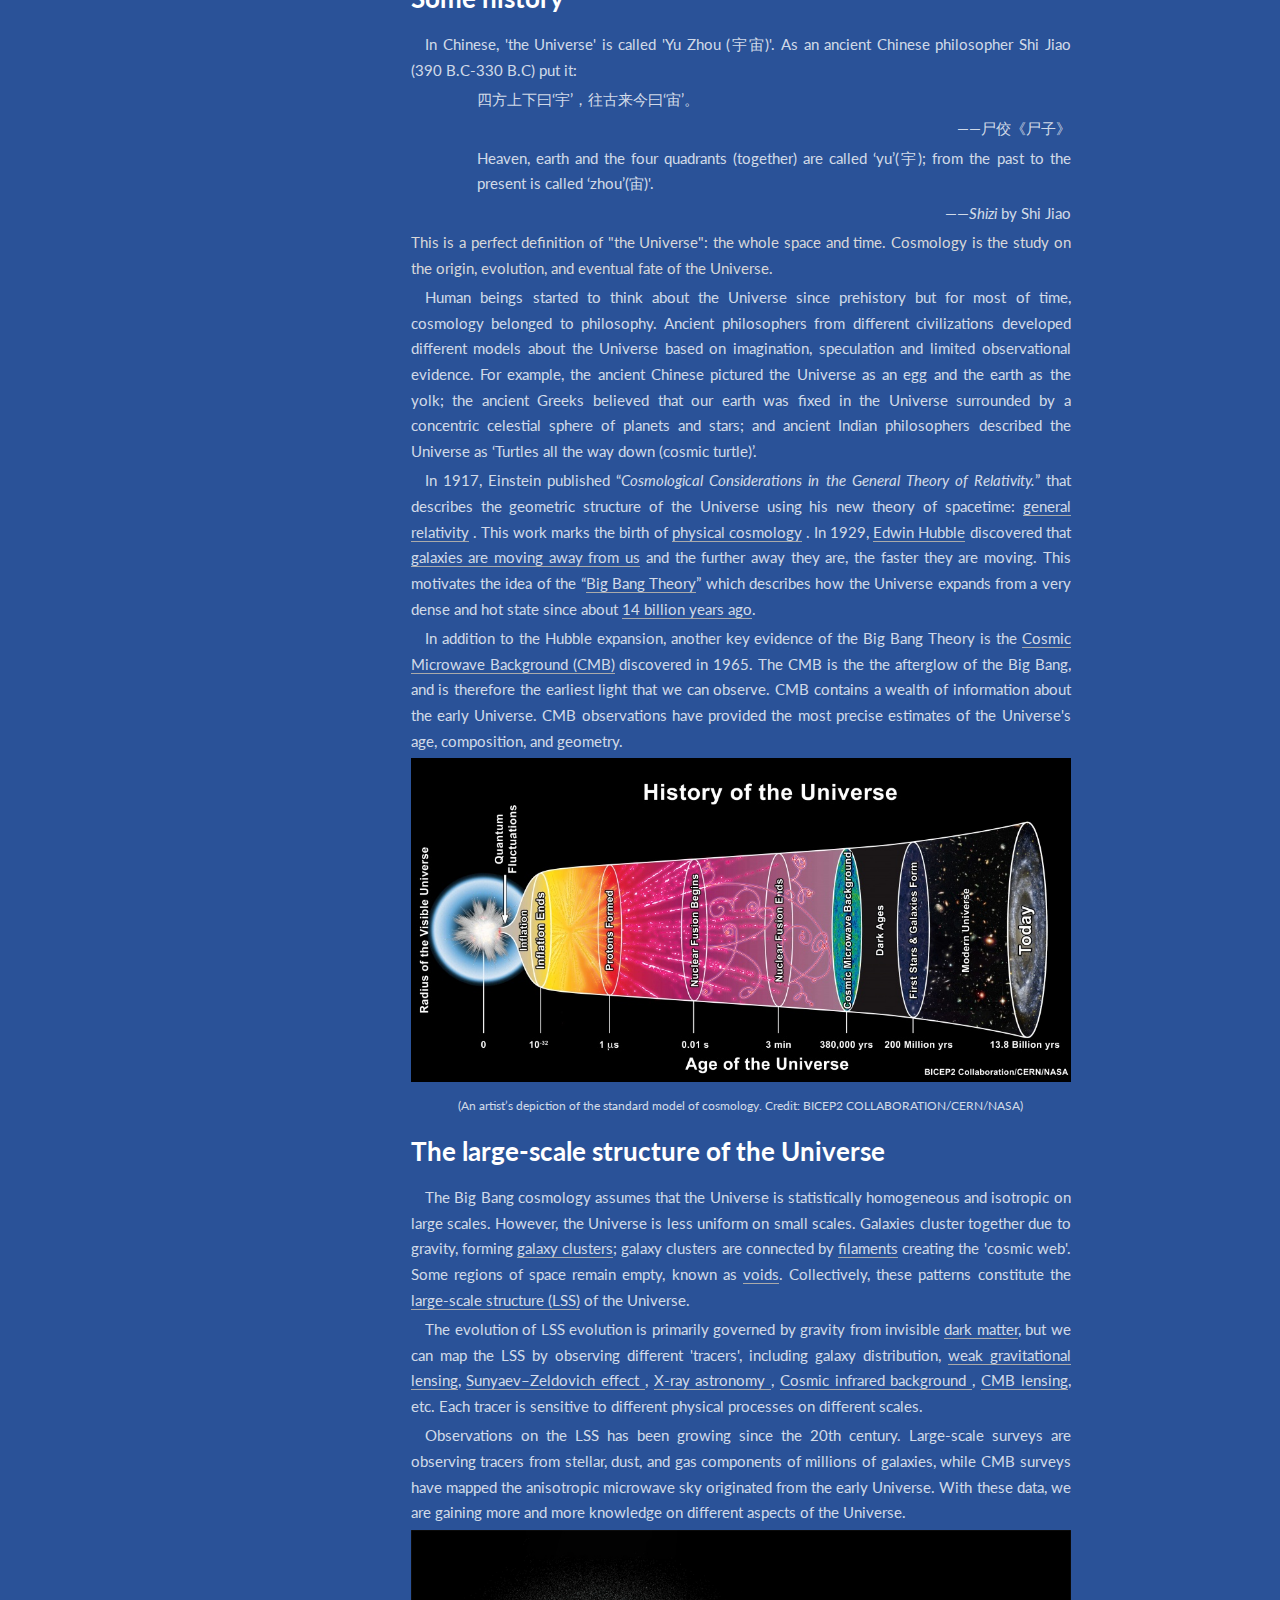
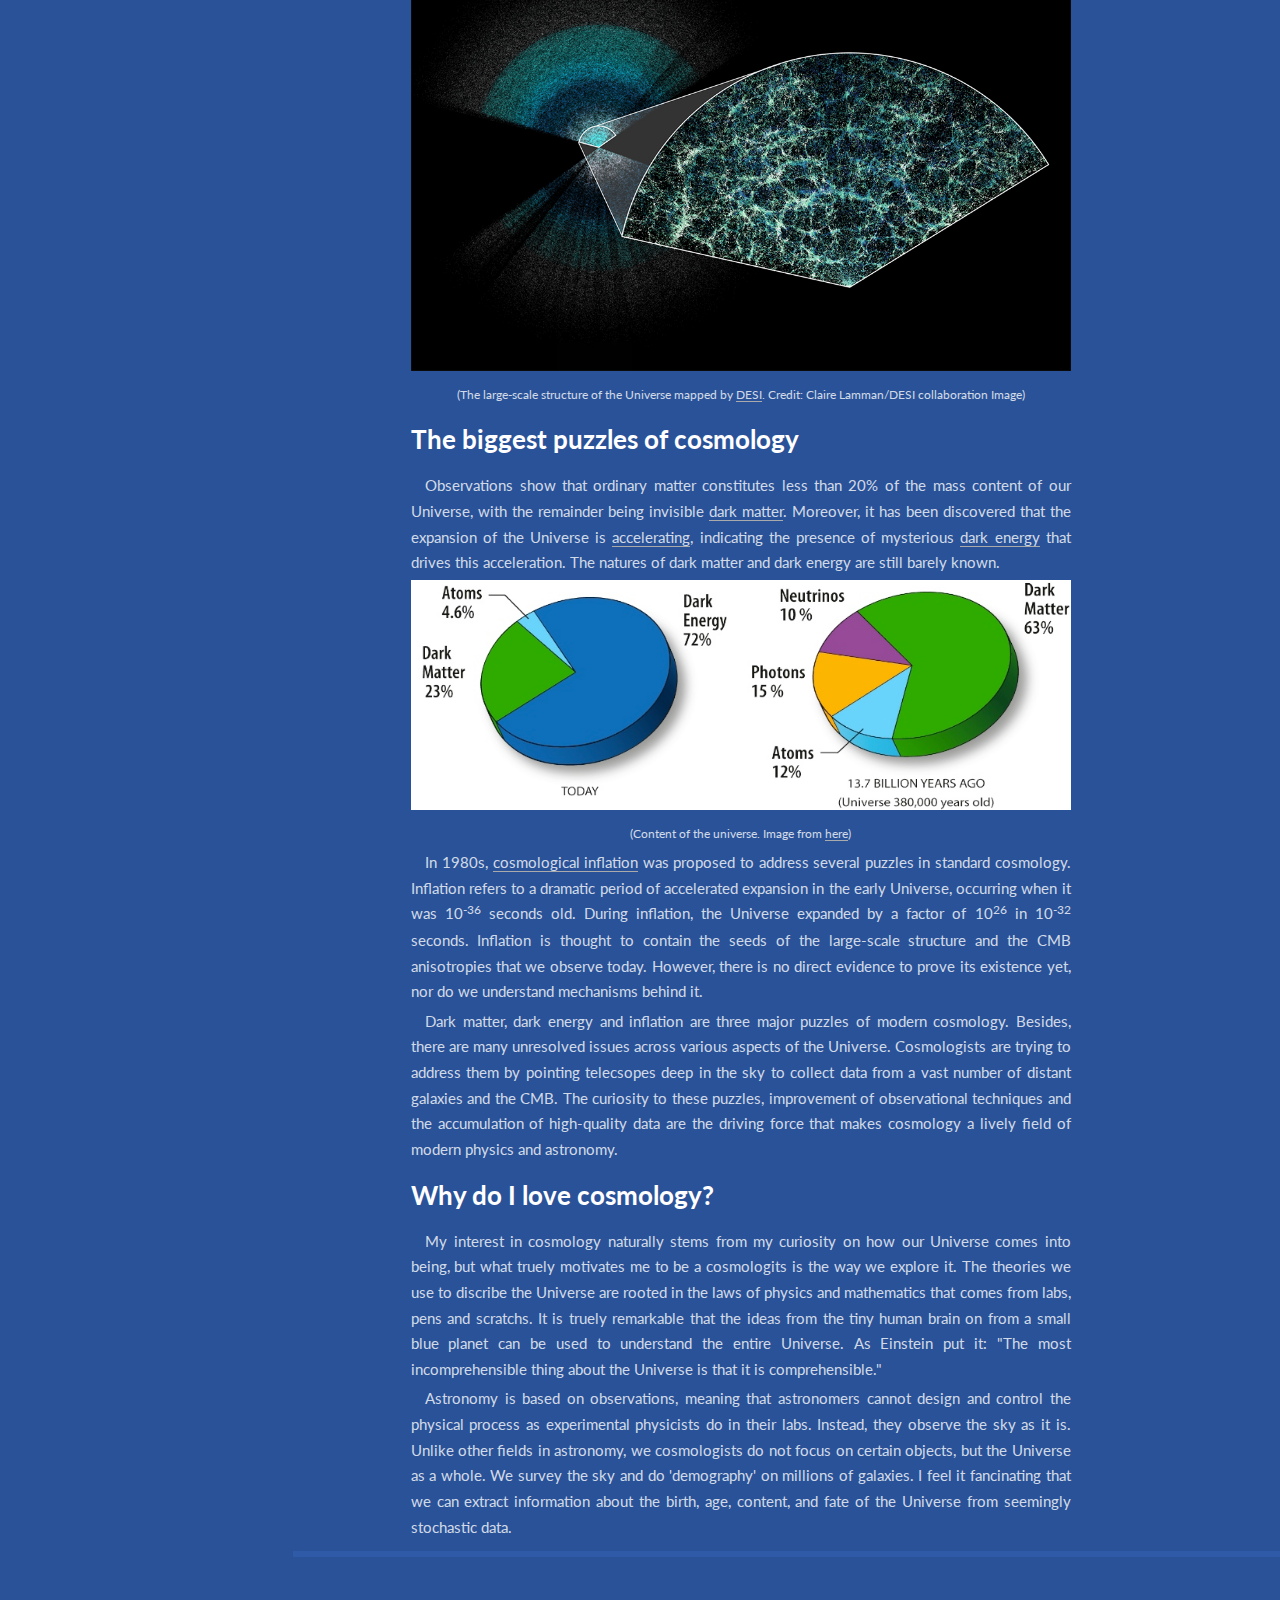
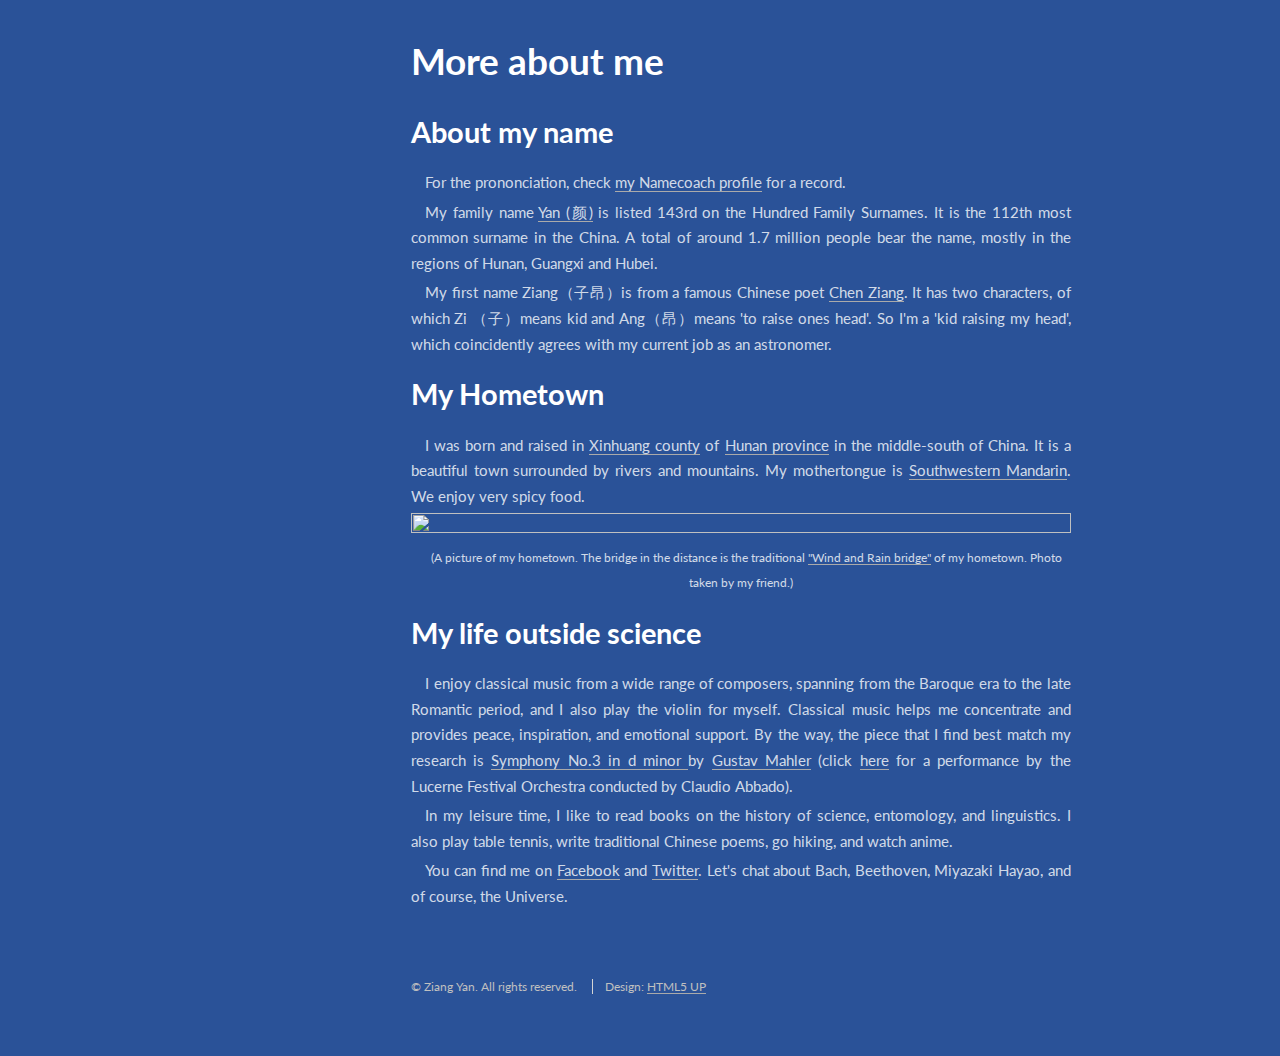
==== commit 015f3bbe: "update" ====
--- a/index.html
+++ b/index.html
@@ -391,7 +391,7 @@
                <p style="font-size: 0.8em" align="center">(A picture of my hometown. The bridge in the distance is the traditional <a href="https://www.asiaculturaltravel.co.uk/wind-rain-bridges/" target="_blank">"Wind and Rain bridge"</a> of my hometown. Photo taken by my friend.)</p>
                <h1>My life outside science</h1>
                <p>
-                  I enjoy classical music from a wide range of composers, spanning from the Baroque era to the late Romantic period, and I also play the violin for myself. Classical music helps me concentrate and provides peace, inspiration, and emotional support. By the way, the piece that I find best match my research is <a href="https://www.youtube.com/watch?v=Xplx64LVENg" target="_blanck">Symphony No.3 in d minor (click for the performance by the Lucerne Festival Orchestra conducted by Claudio Abbado)</a> by <a href="https://en.wikipedia.org/wiki/Gustav_Mahler" target="_blanck">Gustav Mahler</a>. 
+                  I enjoy classical music from a wide range of composers, spanning from the Baroque era to the late Romantic period, and I also play the violin for myself. Classical music helps me concentrate and provides peace, inspiration, and emotional support. By the way, the piece that I find best match my research is <a href="https://en.wikipedia.org/wiki/Symphony_No._3_(Mahler)" target="_blanck">Symphony No.3 in d minor </a> by <a href="https://en.wikipedia.org/wiki/Gustav_Mahler" target="_blanck">Gustav Mahler</a> (click <a href="https://www.youtube.com/watch?v=Xplx64LVENg" target="_blanck">here</a> for a performance by the Lucerne Festival Orchestra conducted by Claudio Abbado). 
                </p>
                <p>In my leisure time, I like to read books on the history of science, entomology, and linguistics. I also play table tennis, write traditional Chinese poems, go hiking, and watch anime.</p>
                <p>You can find me on <a href="https://www.facebook.com/profile.php?id=100010315654740" target="_blank">Facebook</a> and <a href="https://twitter.com/ZiangYan93" target="_blank">Twitter</a>. Let's chat about Bach, Beethoven, Miyazaki Hayao, and of course, the Universe.</p>
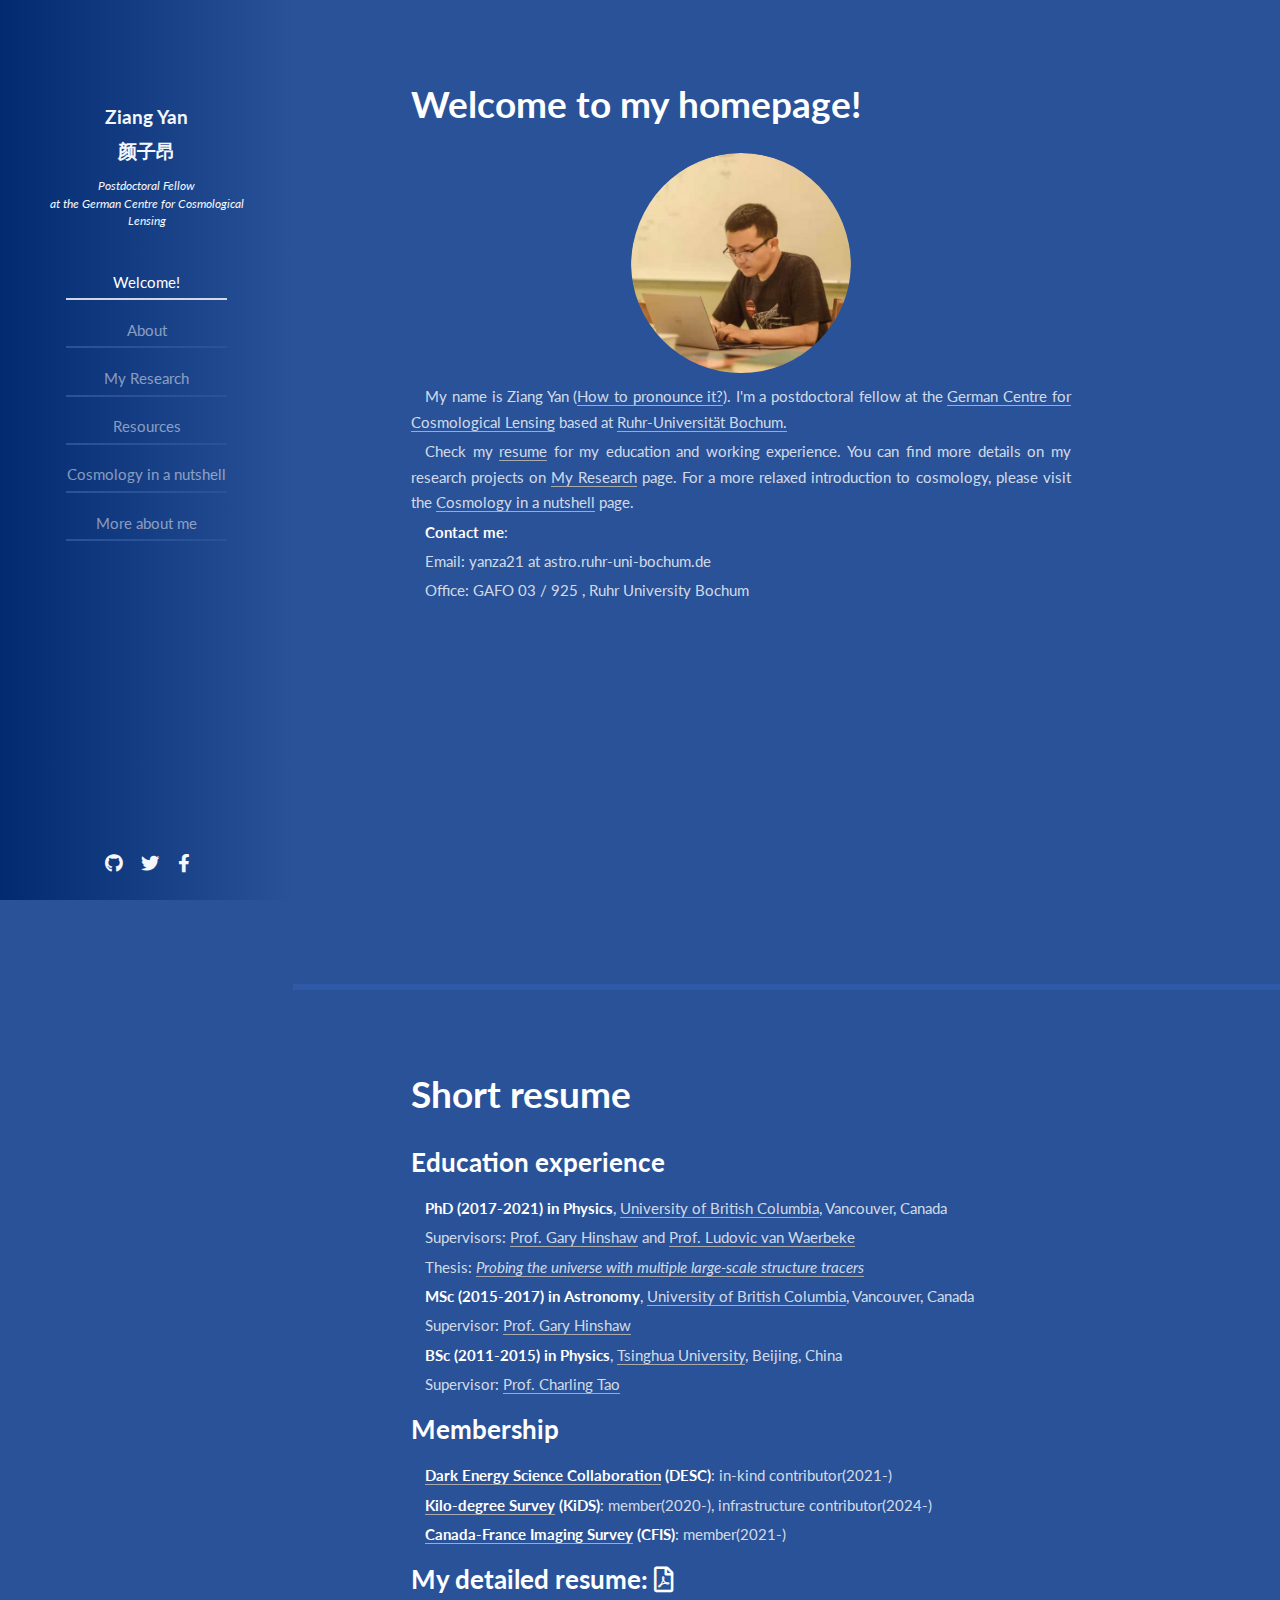
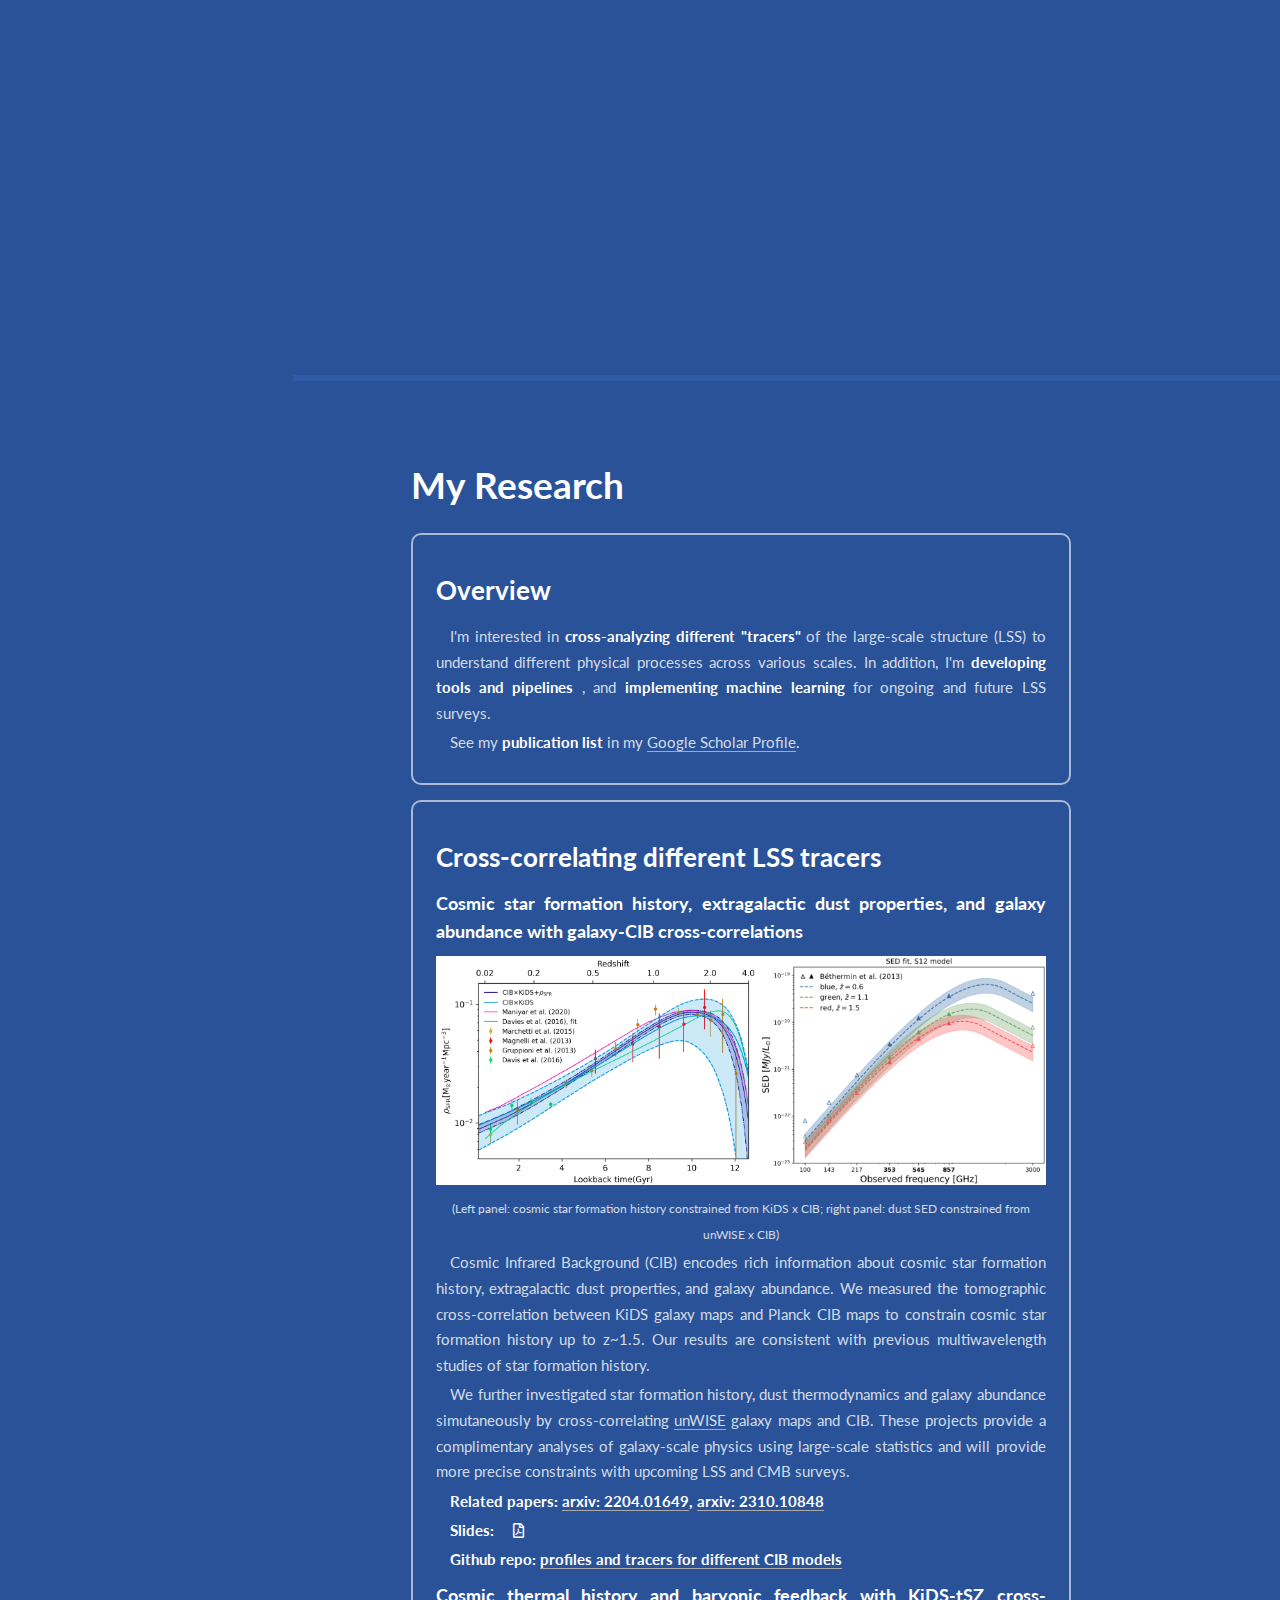
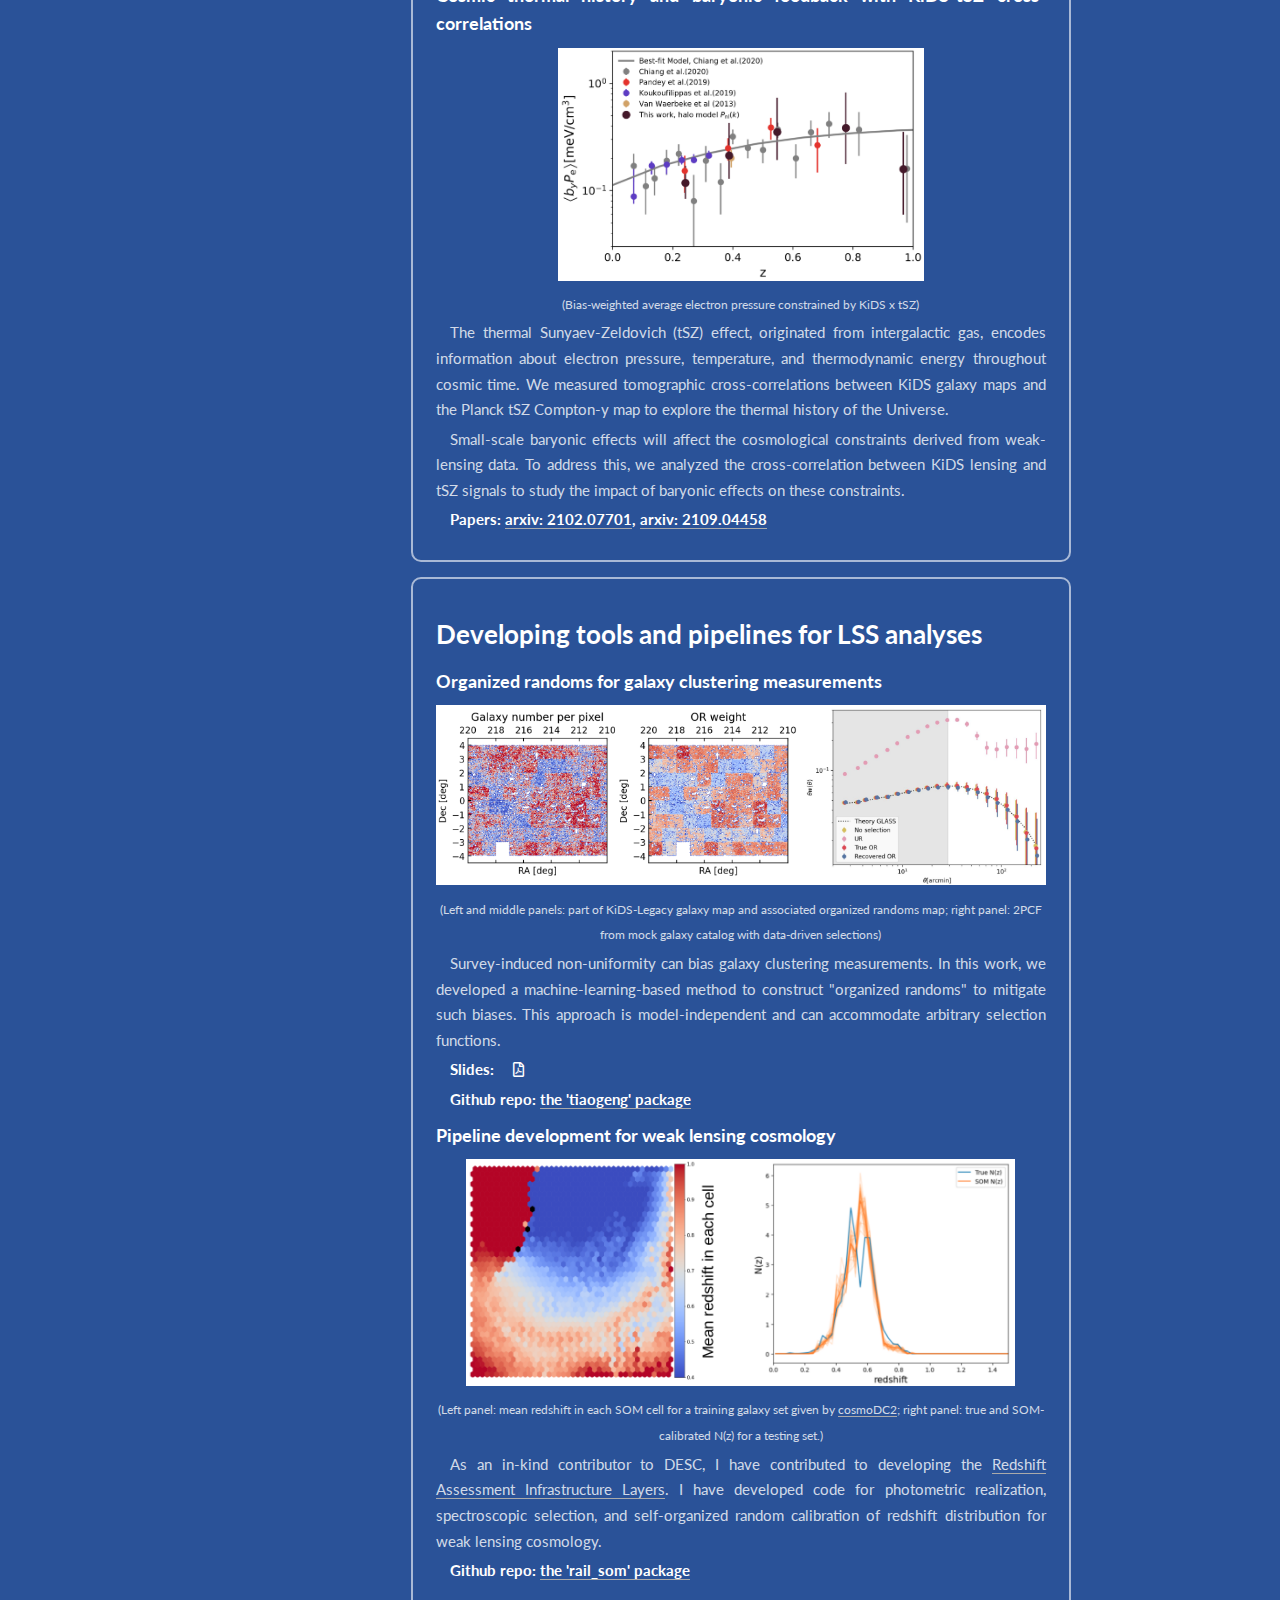
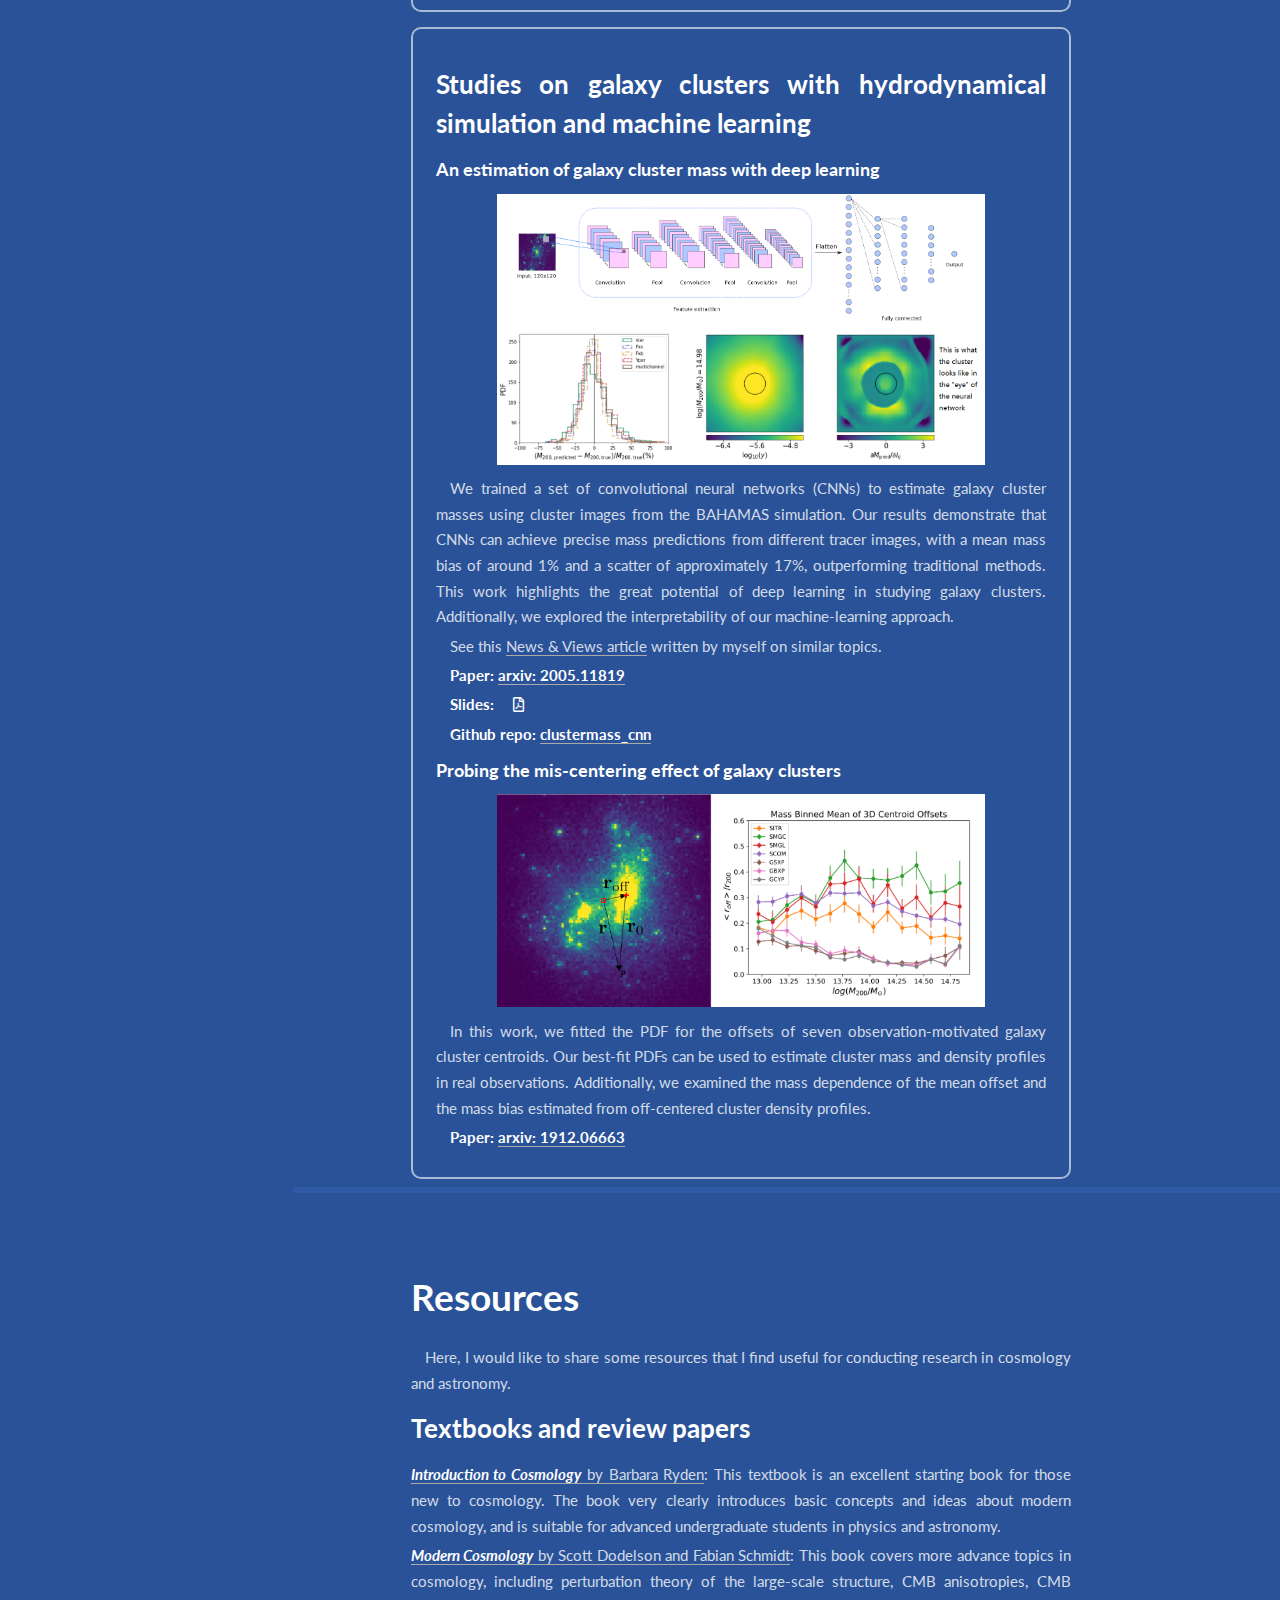
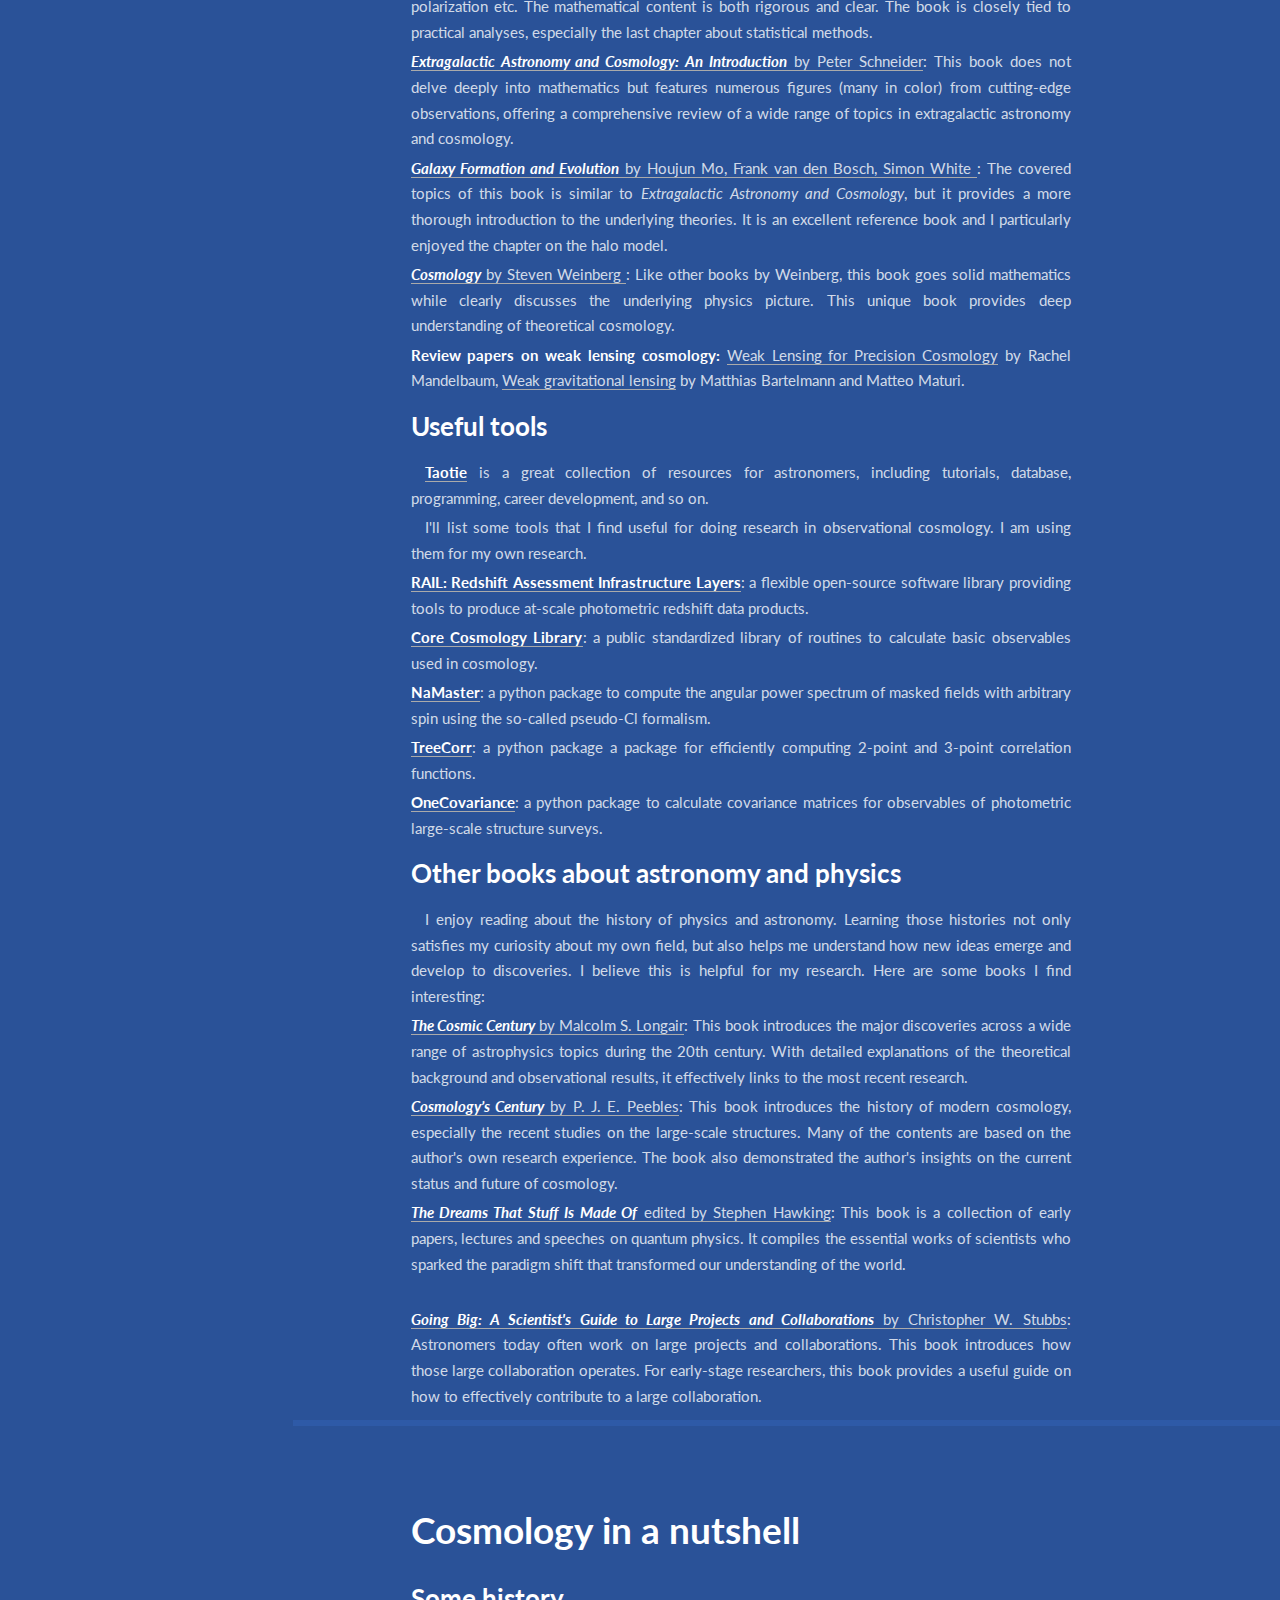
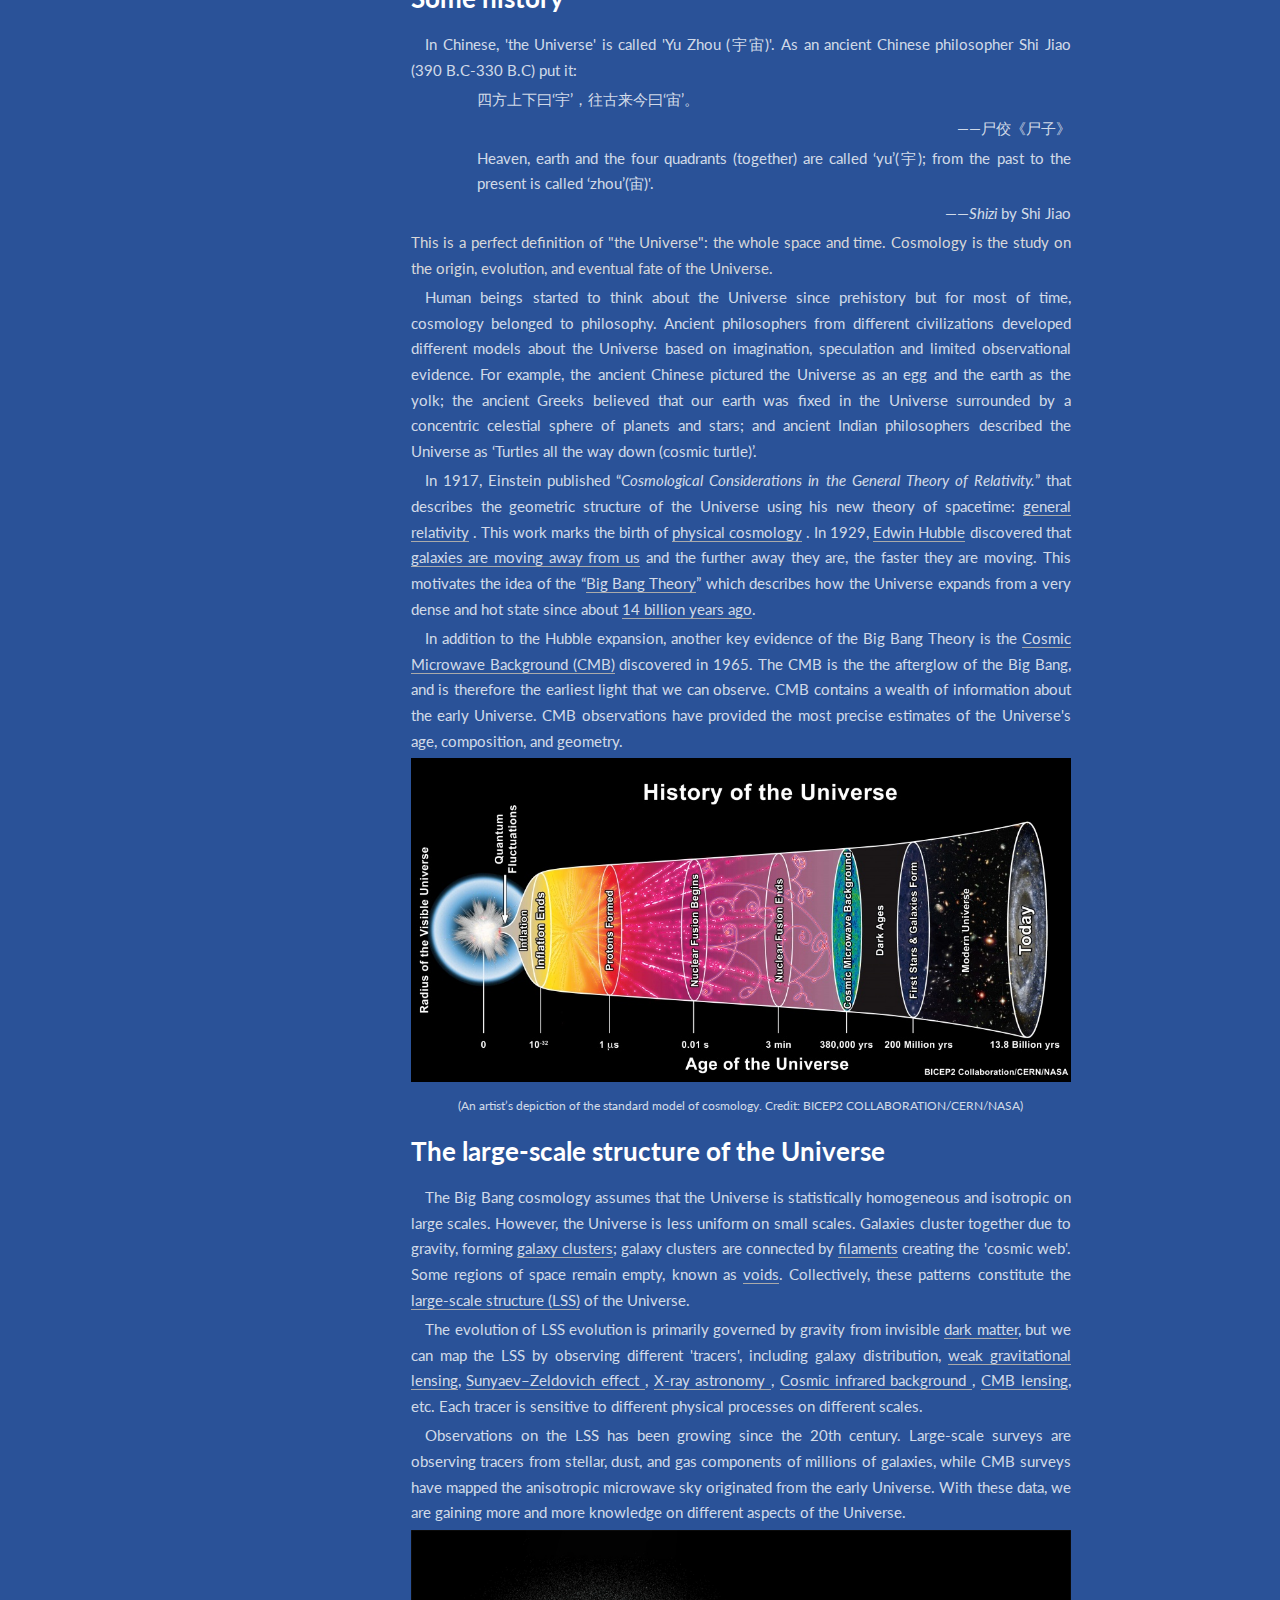
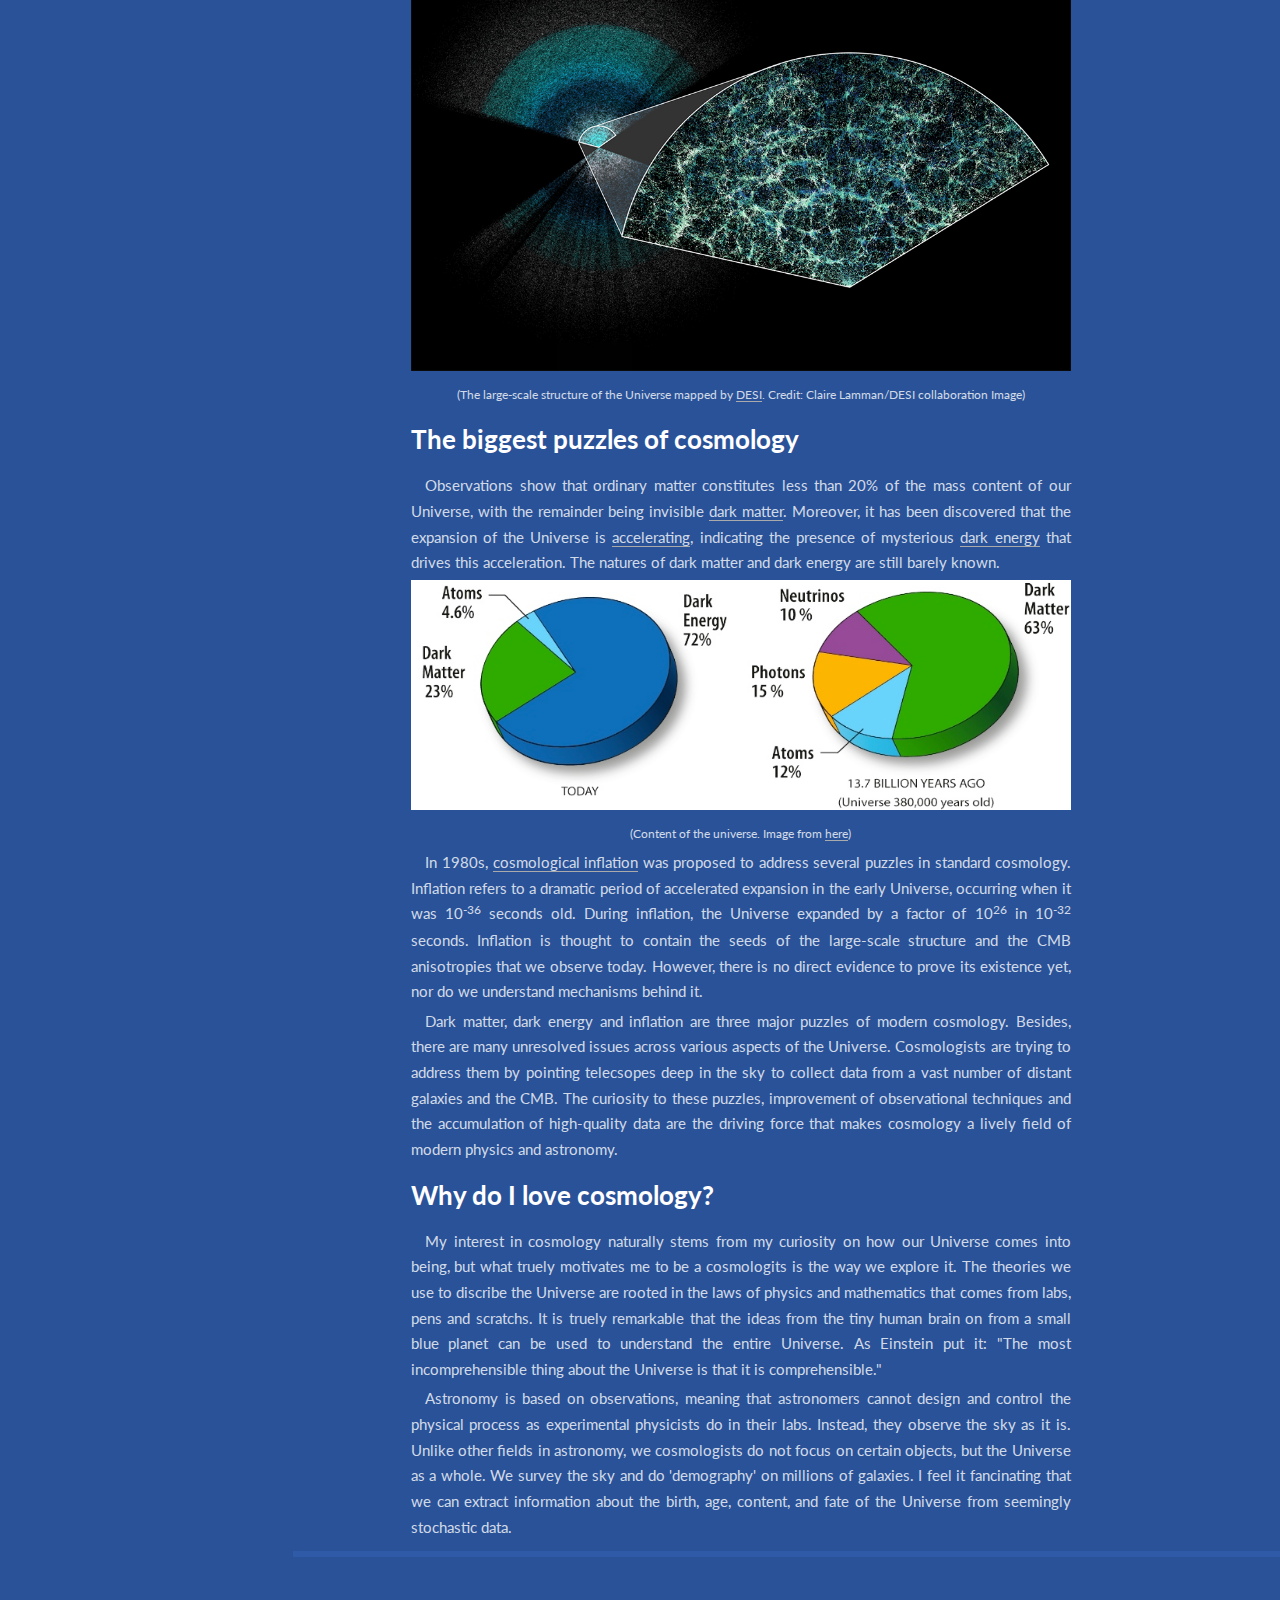
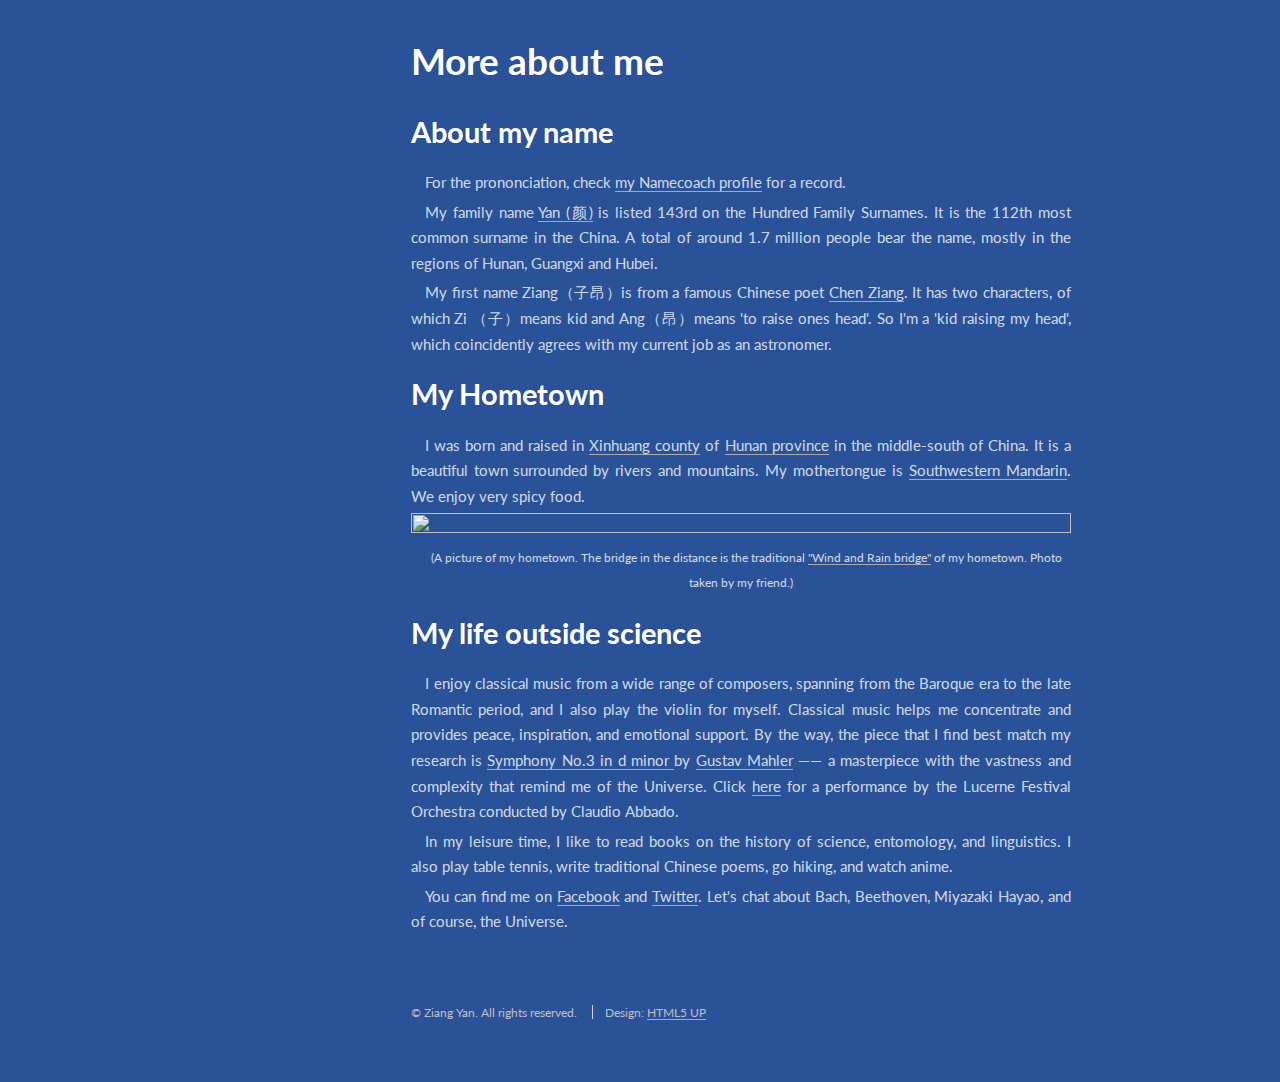
==== commit 5874bfcd: "update" ====
--- a/index.html
+++ b/index.html
@@ -391,7 +391,7 @@
                <p style="font-size: 0.8em" align="center">(A picture of my hometown. The bridge in the distance is the traditional <a href="https://www.asiaculturaltravel.co.uk/wind-rain-bridges/" target="_blank">"Wind and Rain bridge"</a> of my hometown. Photo taken by my friend.)</p>
                <h1>My life outside science</h1>
                <p>
-                  I enjoy classical music from a wide range of composers, spanning from the Baroque era to the late Romantic period, and I also play the violin for myself. Classical music helps me concentrate and provides peace, inspiration, and emotional support. By the way, the piece that I find best match my research is <a href="https://en.wikipedia.org/wiki/Symphony_No._3_(Mahler)" target="_blanck">Symphony No.3 in d minor </a> by <a href="https://en.wikipedia.org/wiki/Gustav_Mahler" target="_blanck">Gustav Mahler</a> (click <a href="https://www.youtube.com/watch?v=Xplx64LVENg" target="_blanck">here</a> for a performance by the Lucerne Festival Orchestra conducted by Claudio Abbado). 
+                  I enjoy classical music from a wide range of composers, spanning from the Baroque era to the late Romantic period, and I also play the violin for myself. Classical music helps me concentrate and provides peace, inspiration, and emotional support. By the way, the piece that I find best match my research is <a href="https://en.wikipedia.org/wiki/Symphony_No._3_(Mahler)" target="_blanck">Symphony No.3 in d minor </a> by <a href="https://en.wikipedia.org/wiki/Gustav_Mahler" target="_blanck">Gustav Mahler</a> ——  a masterpiece with the vastness and complexity that remind me of the Universe. Click <a href="https://www.youtube.com/watch?v=Xplx64LVENg" target="_blanck">here</a> for a performance by the Lucerne Festival Orchestra conducted by Claudio Abbado.
                </p>
                <p>In my leisure time, I like to read books on the history of science, entomology, and linguistics. I also play table tennis, write traditional Chinese poems, go hiking, and watch anime.</p>
                <p>You can find me on <a href="https://www.facebook.com/profile.php?id=100010315654740" target="_blank">Facebook</a> and <a href="https://twitter.com/ZiangYan93" target="_blank">Twitter</a>. Let's chat about Bach, Beethoven, Miyazaki Hayao, and of course, the Universe.</p>
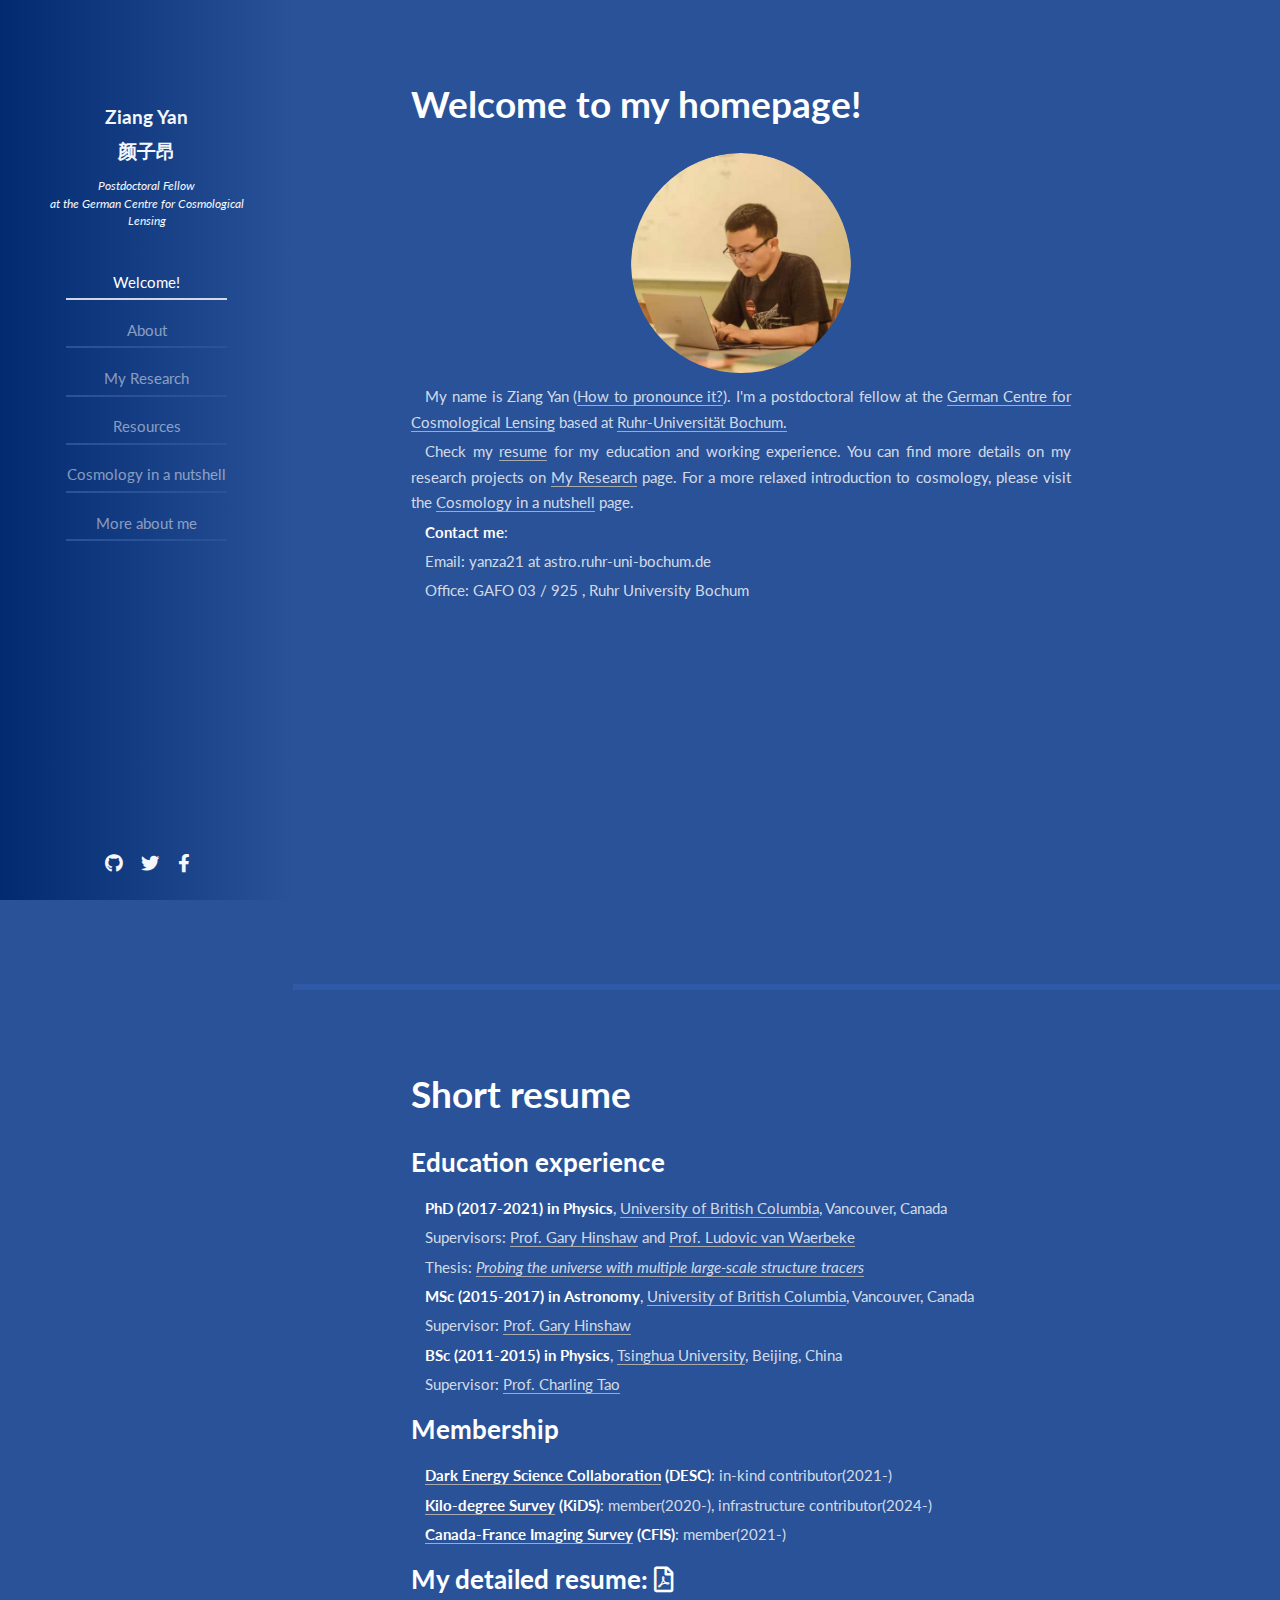
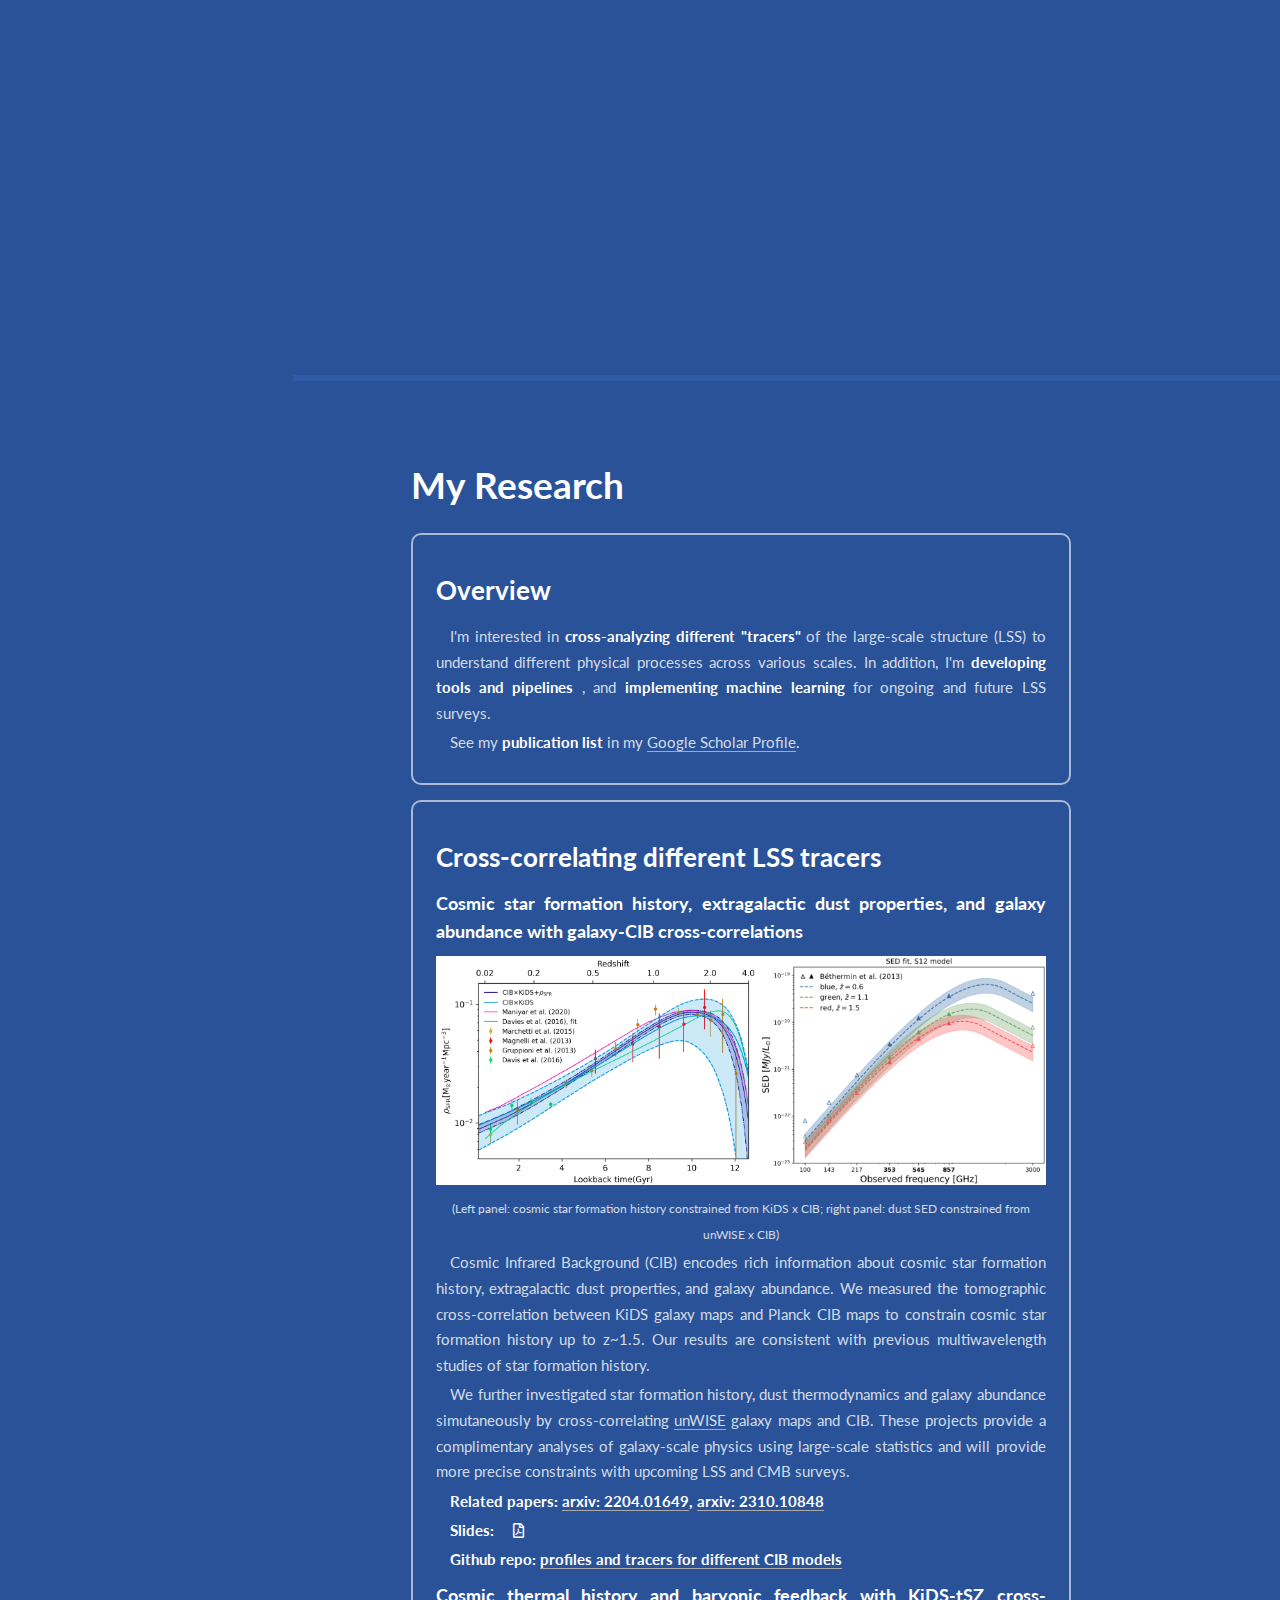
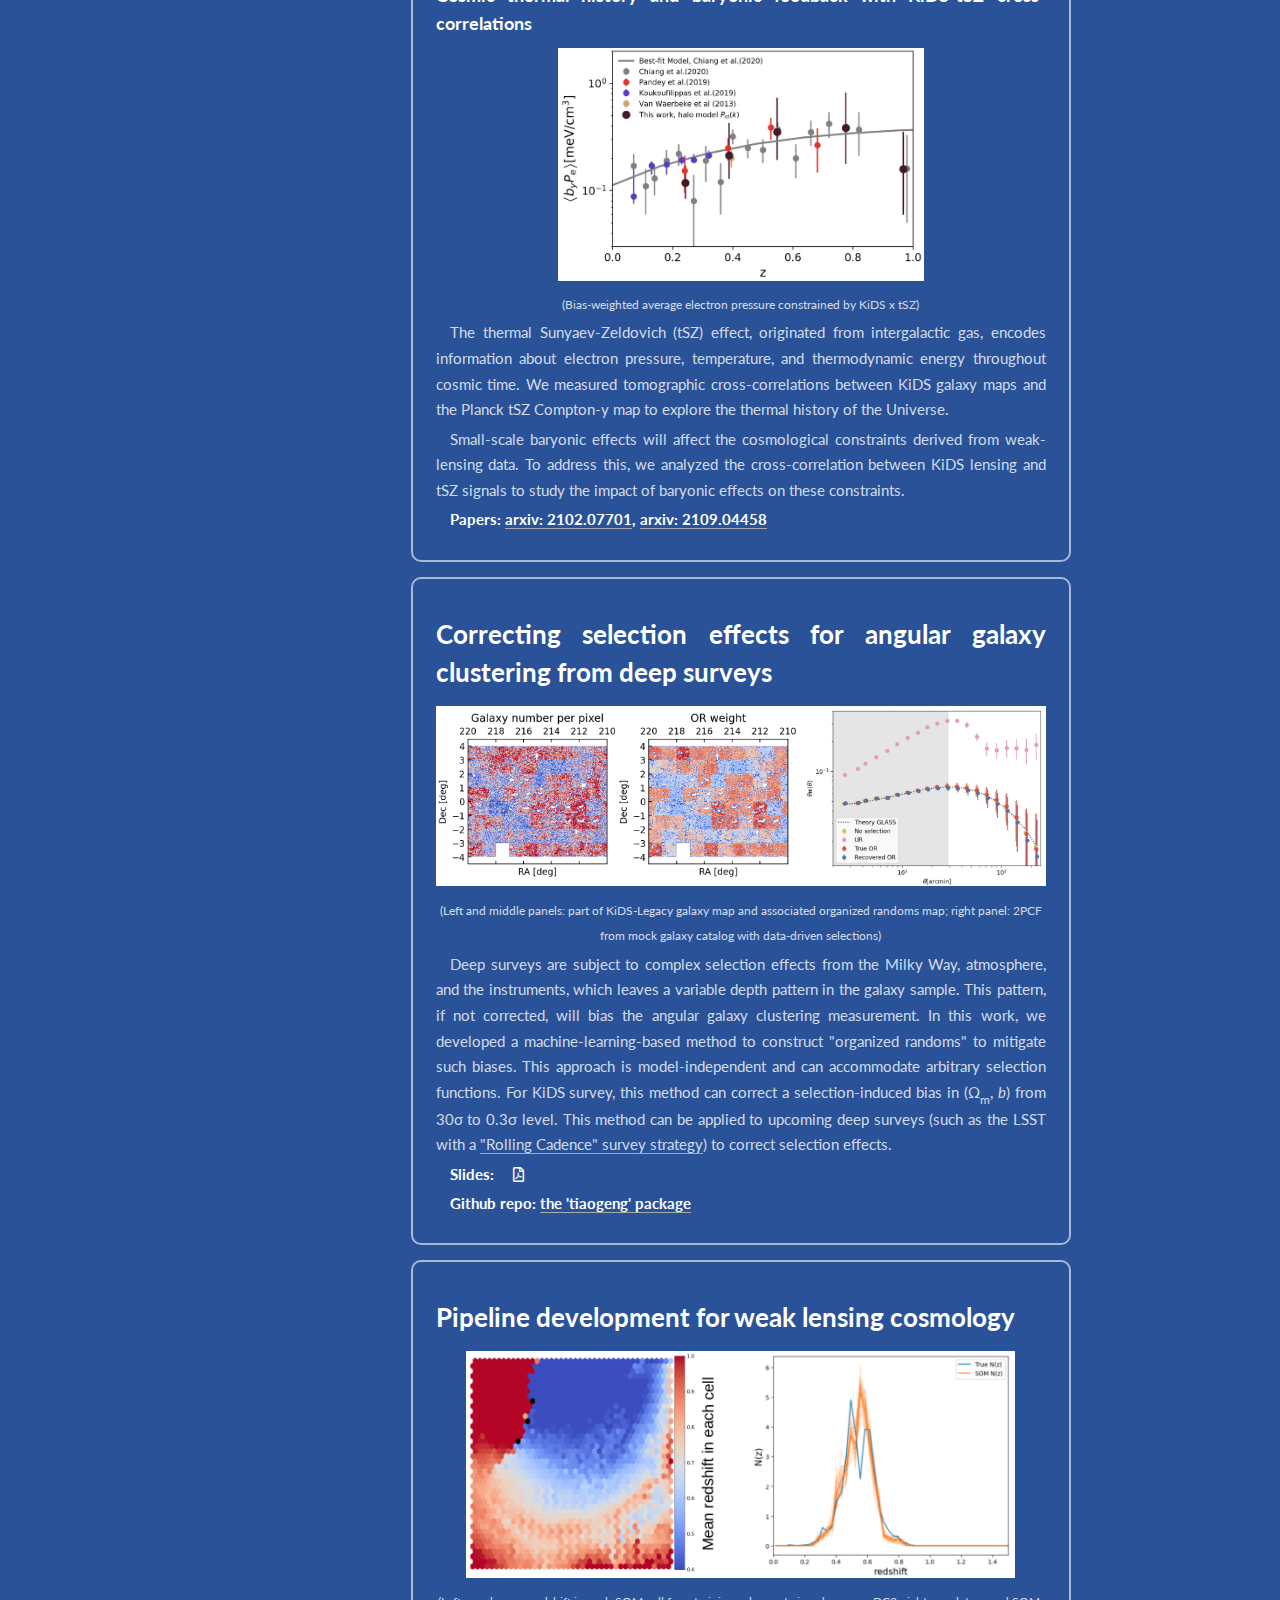
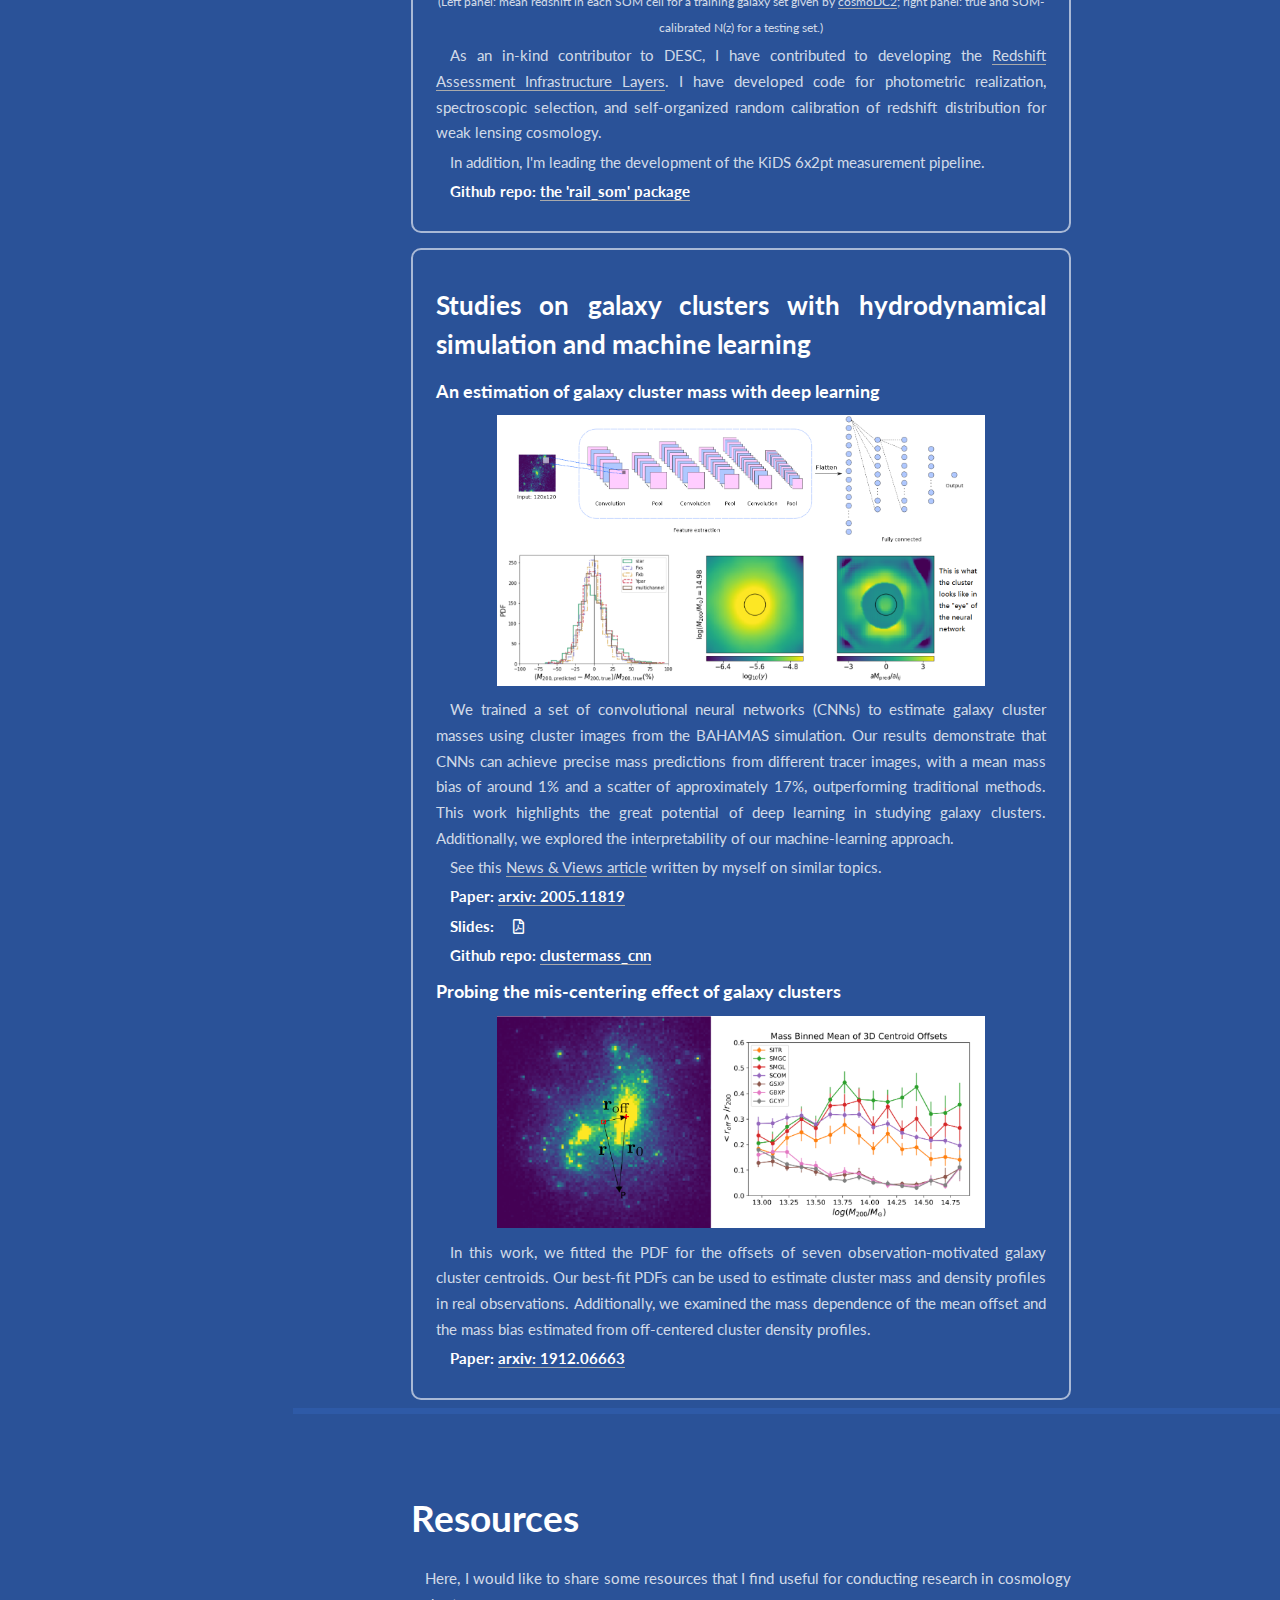
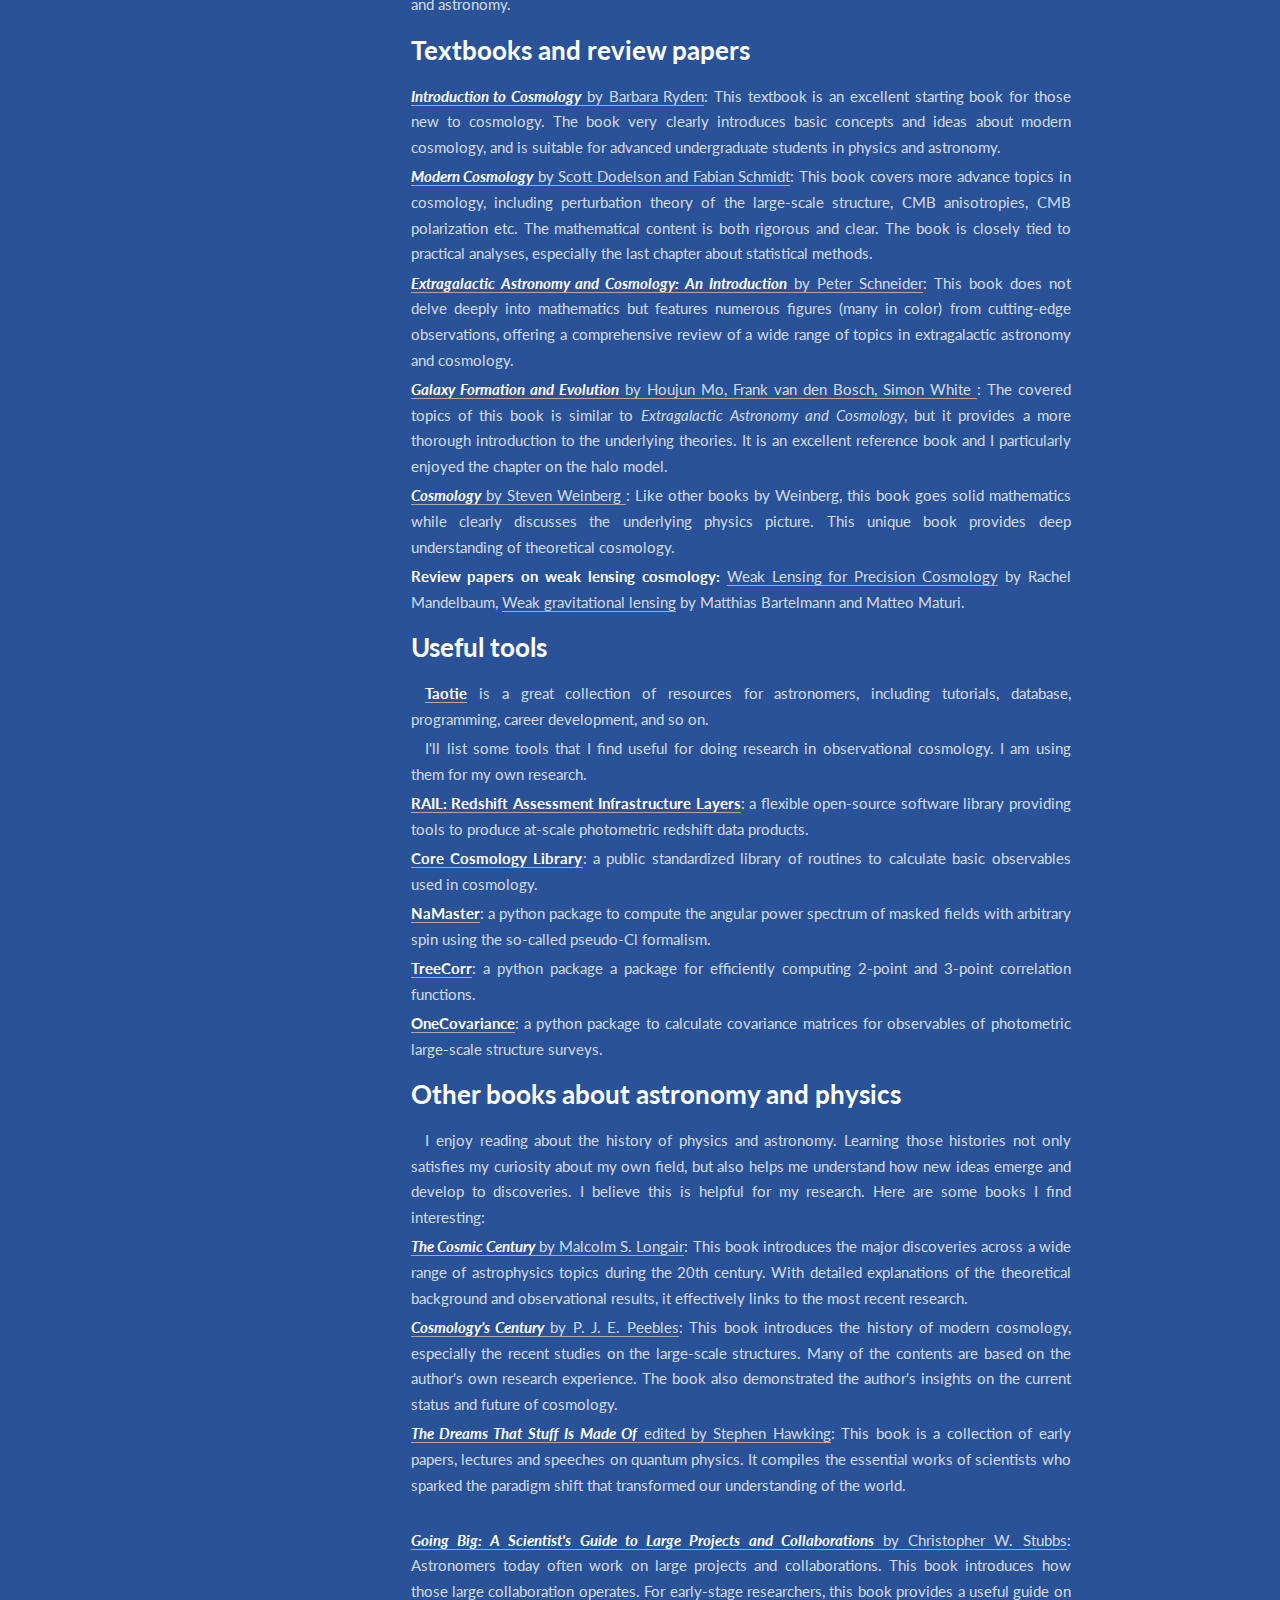
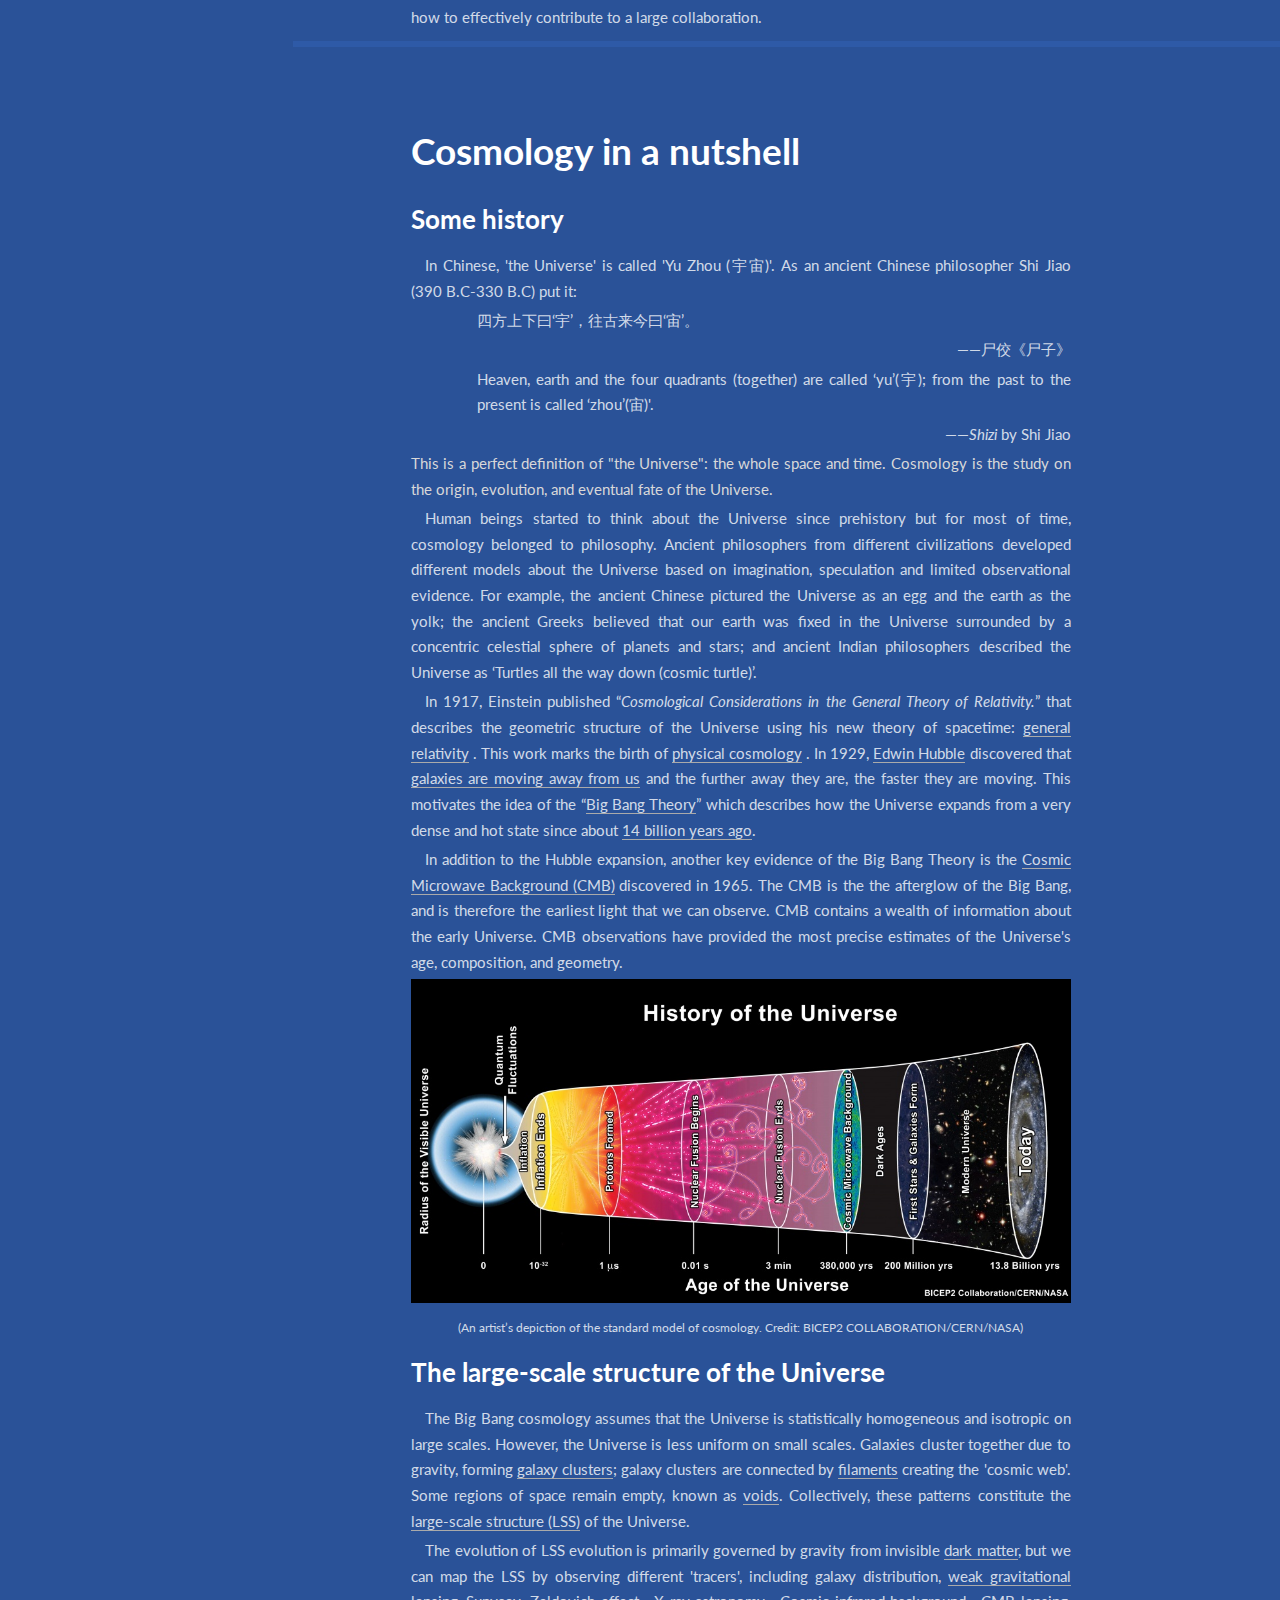
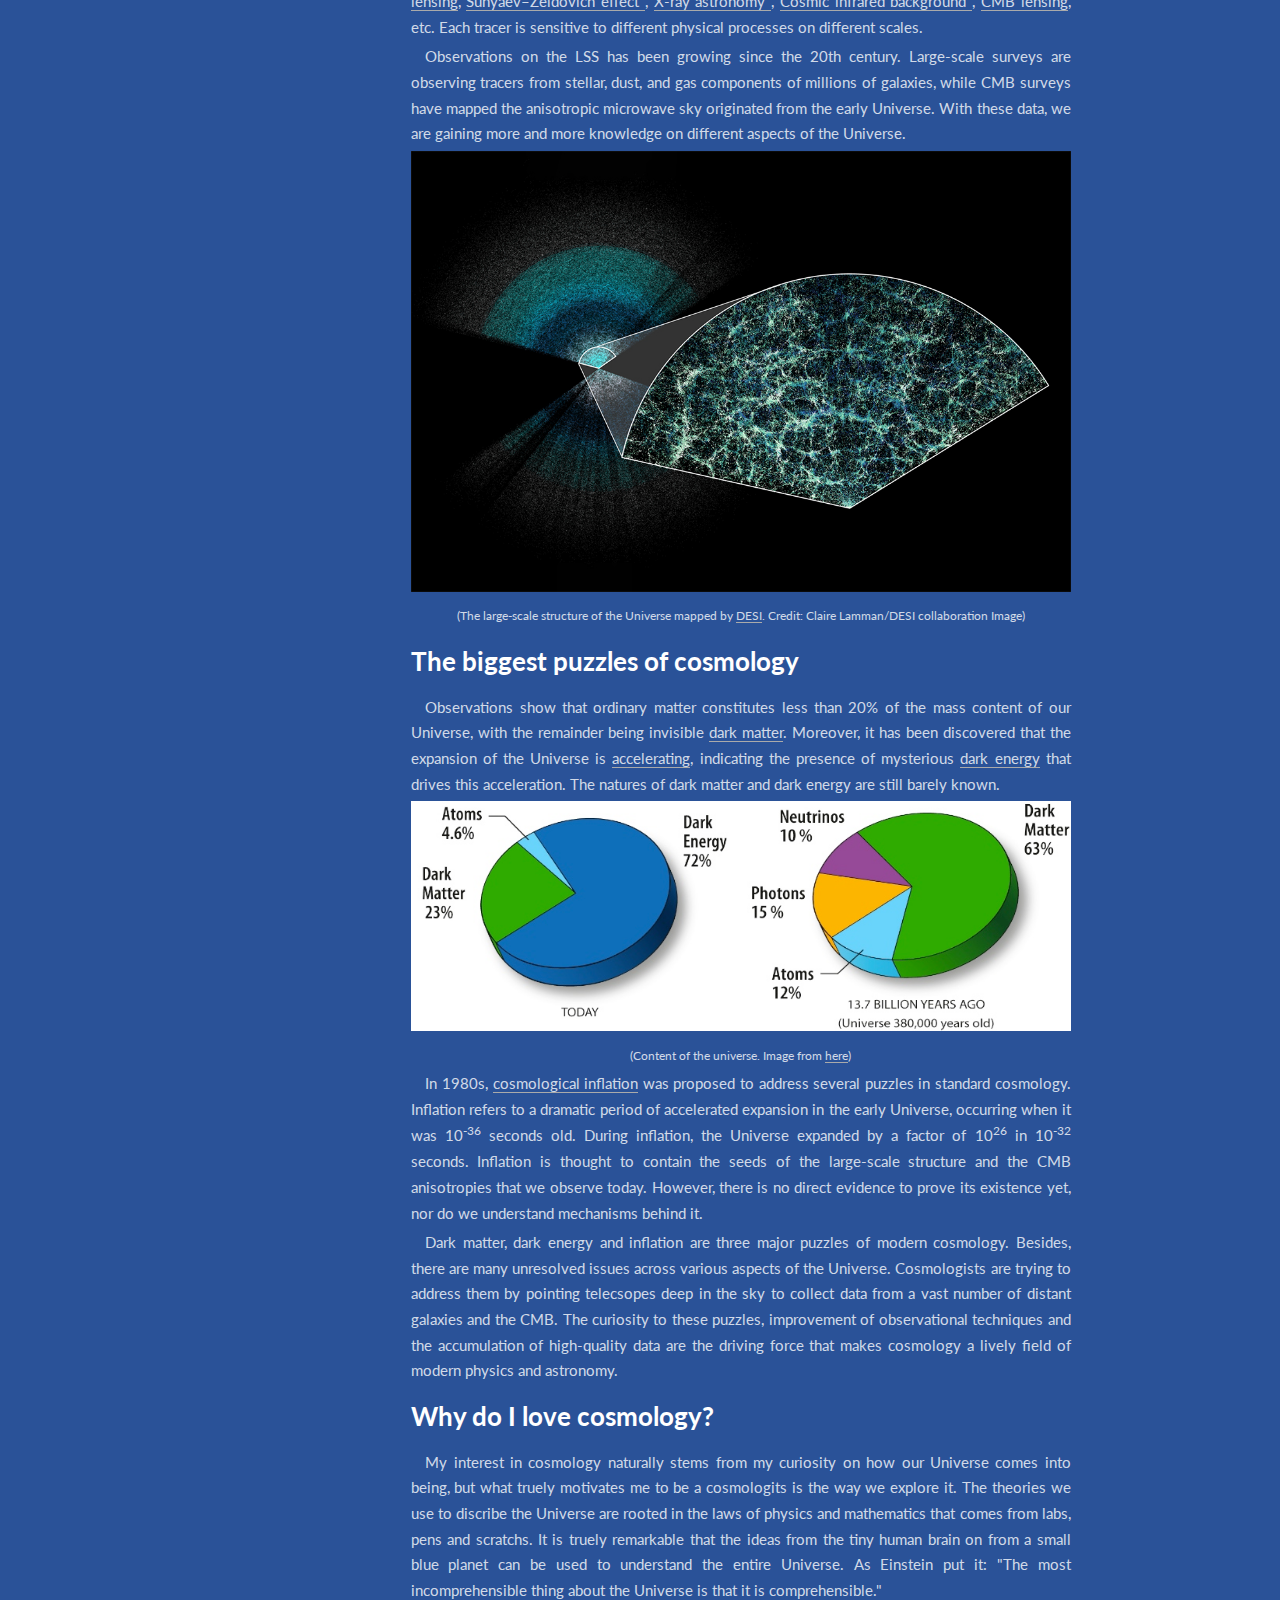
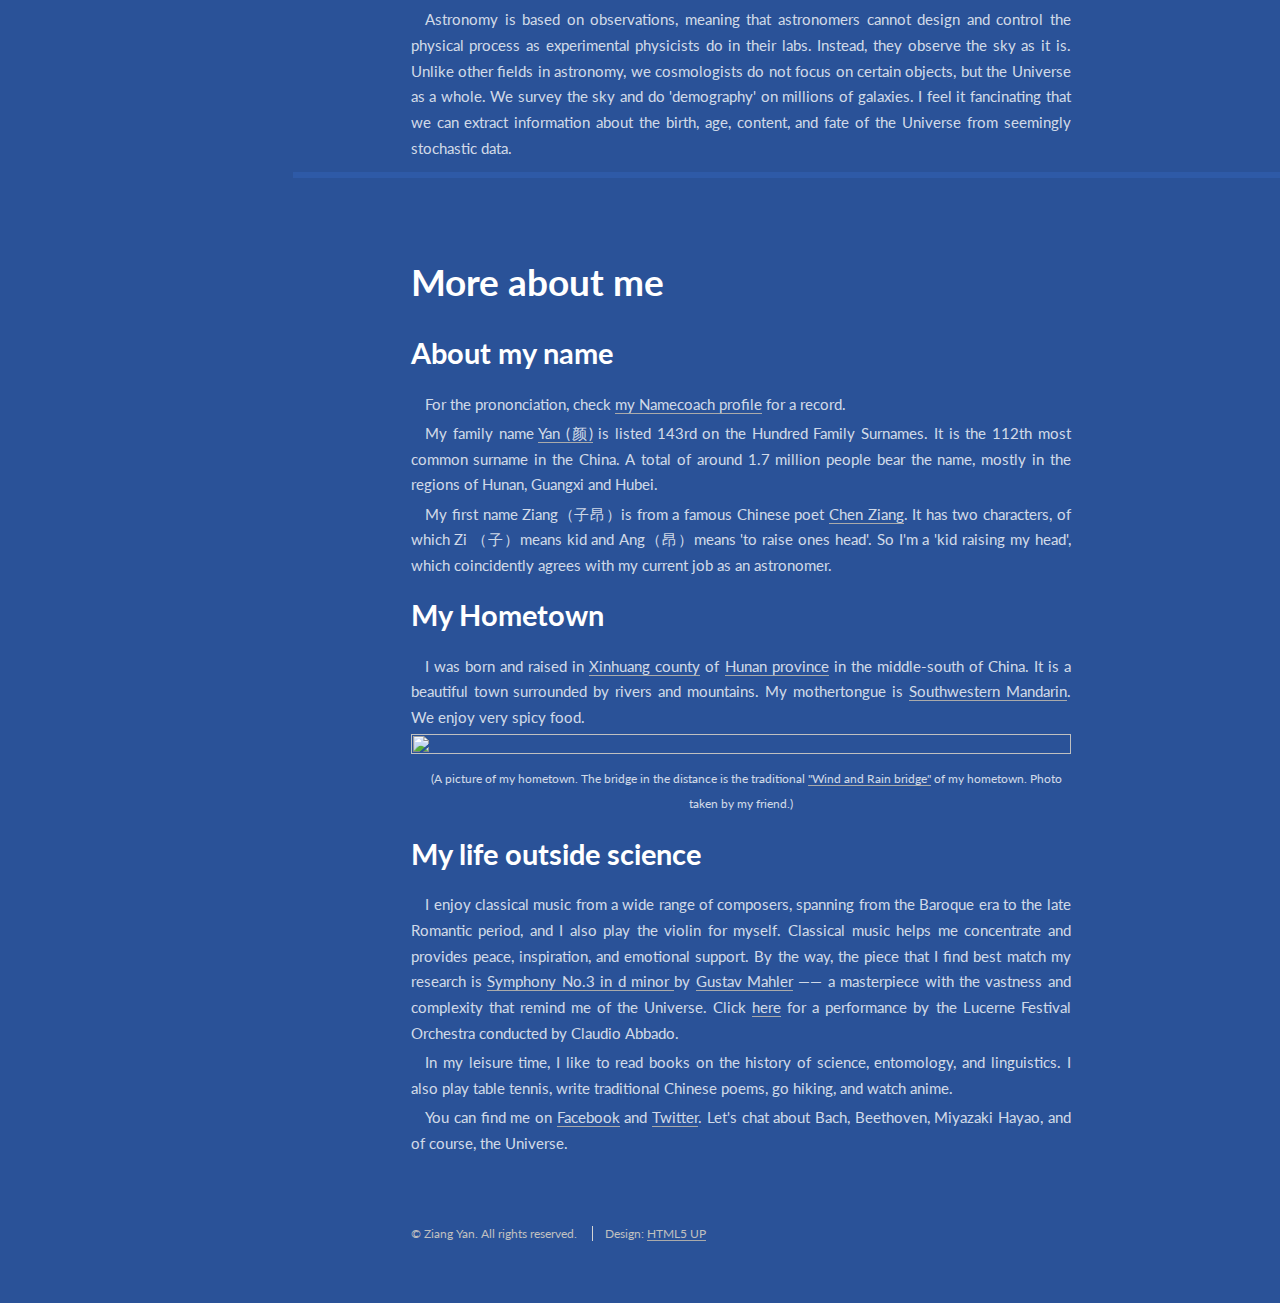
==== commit afd0e078: "update" ====
--- a/index.html
+++ b/index.html
@@ -185,12 +185,11 @@
 
             </div>
             <div class="research_block">
-               <h3>Developing tools and pipelines for LSS analyses</h3>
-               <h4>Organized randoms for galaxy clustering measurements</h4>
+               <h3>Correcting selection effects for angular galaxy clustering from deep surveys</h3>
                <p align="center" style="text-indent:0;"><img src="or.png" width="100%" height="100%" /></p>
                   <p align="center" style="text-indent:0; font-size: 0.8em">(Left and middle panels: part of KiDS-Legacy galaxy map and associated organized randoms map; right panel: 2PCF from mock galaxy catalog with data-driven selections)</p>
                <p>
-                  Survey-induced non-uniformity can bias galaxy clustering measurements. In this work, we developed a machine-learning-based method to construct "organized randoms" to mitigate such biases. This approach is model-independent and can accommodate arbitrary selection functions.
+                  Deep surveys are subject to complex selection effects from the Milky Way, atmosphere, and the instruments, which leaves a variable depth pattern in the galaxy sample. This pattern, if not corrected, will bias the angular galaxy clustering measurement. In this work, we developed a machine-learning-based method to construct "organized randoms" to mitigate such biases. This approach is model-independent and can accommodate arbitrary selection functions. For KiDS survey, this method can correct a selection-induced bias in (Ω<sub>m</sub>, <i>b</i>) from 30σ to 0.3σ level. This method can be applied to upcoming deep surveys (such as the LSST with a <a href="https://pstn-052.lsst.io/" target="_blank" rel="noopener">"Rolling Cadence" survey strategy</a>) to correct selection effects.
                   
                </p>
                <p><b>Slides: <a href="SOM+HC.pdf" title="organized_randoms.pdf" class="icon fa-file-pdf" target="_blank"></a></b></p>
@@ -198,14 +197,17 @@
                   
                   <b>Github repo: <a href="https://github.com/yanzastro/tiaogeng/tree/dev" target="_blank" rel="noopener">the 'tiaogeng' package</a></b>
                </p>
-
-               <h4>Pipeline development for weak lensing cosmology</h4>
+            </div>
+            <div class="research_block">
+               <h3>Pipeline development for weak lensing cosmology</h3>
                <p align="center" style="text-indent:0;"><img src="rail_som.png" width="90%" height="90%" /></p>
                <p align="center" style="text-indent:0; font-size: 0.8em">(Left panel: mean redshift in each SOM cell for a training galaxy set given by <a href="https://data.lsstdesc.org/doc/cosmodc2" target="_blank" rel="noopener">cosmoDC2</a>; right panel: true and SOM-calibrated N(z) for a testing set.)</p>
                <p>
                   As an in-kind contributor to DESC, I have contributed to developing the <a href="https://rail-external-html-rtd.readthedocs.io/en/latest/" target="_blank" rel="noopener">Redshift Assessment Infrastructure Layers</a>. I have developed code for photometric realization, spectroscopic selection, and self-organized random calibration of redshift distribution for weak lensing cosmology.
                </p>
-               
+               <p>
+                  In addition, I'm leading the development of the KiDS 6x2pt measurement pipeline.
+               </p>
                <p>
                   <b>Github repo: <a href="https://github.com/LSSTDESC/rail_som" target="_blank" rel="noopener">the 'rail_som' package</a></b>
                </p>
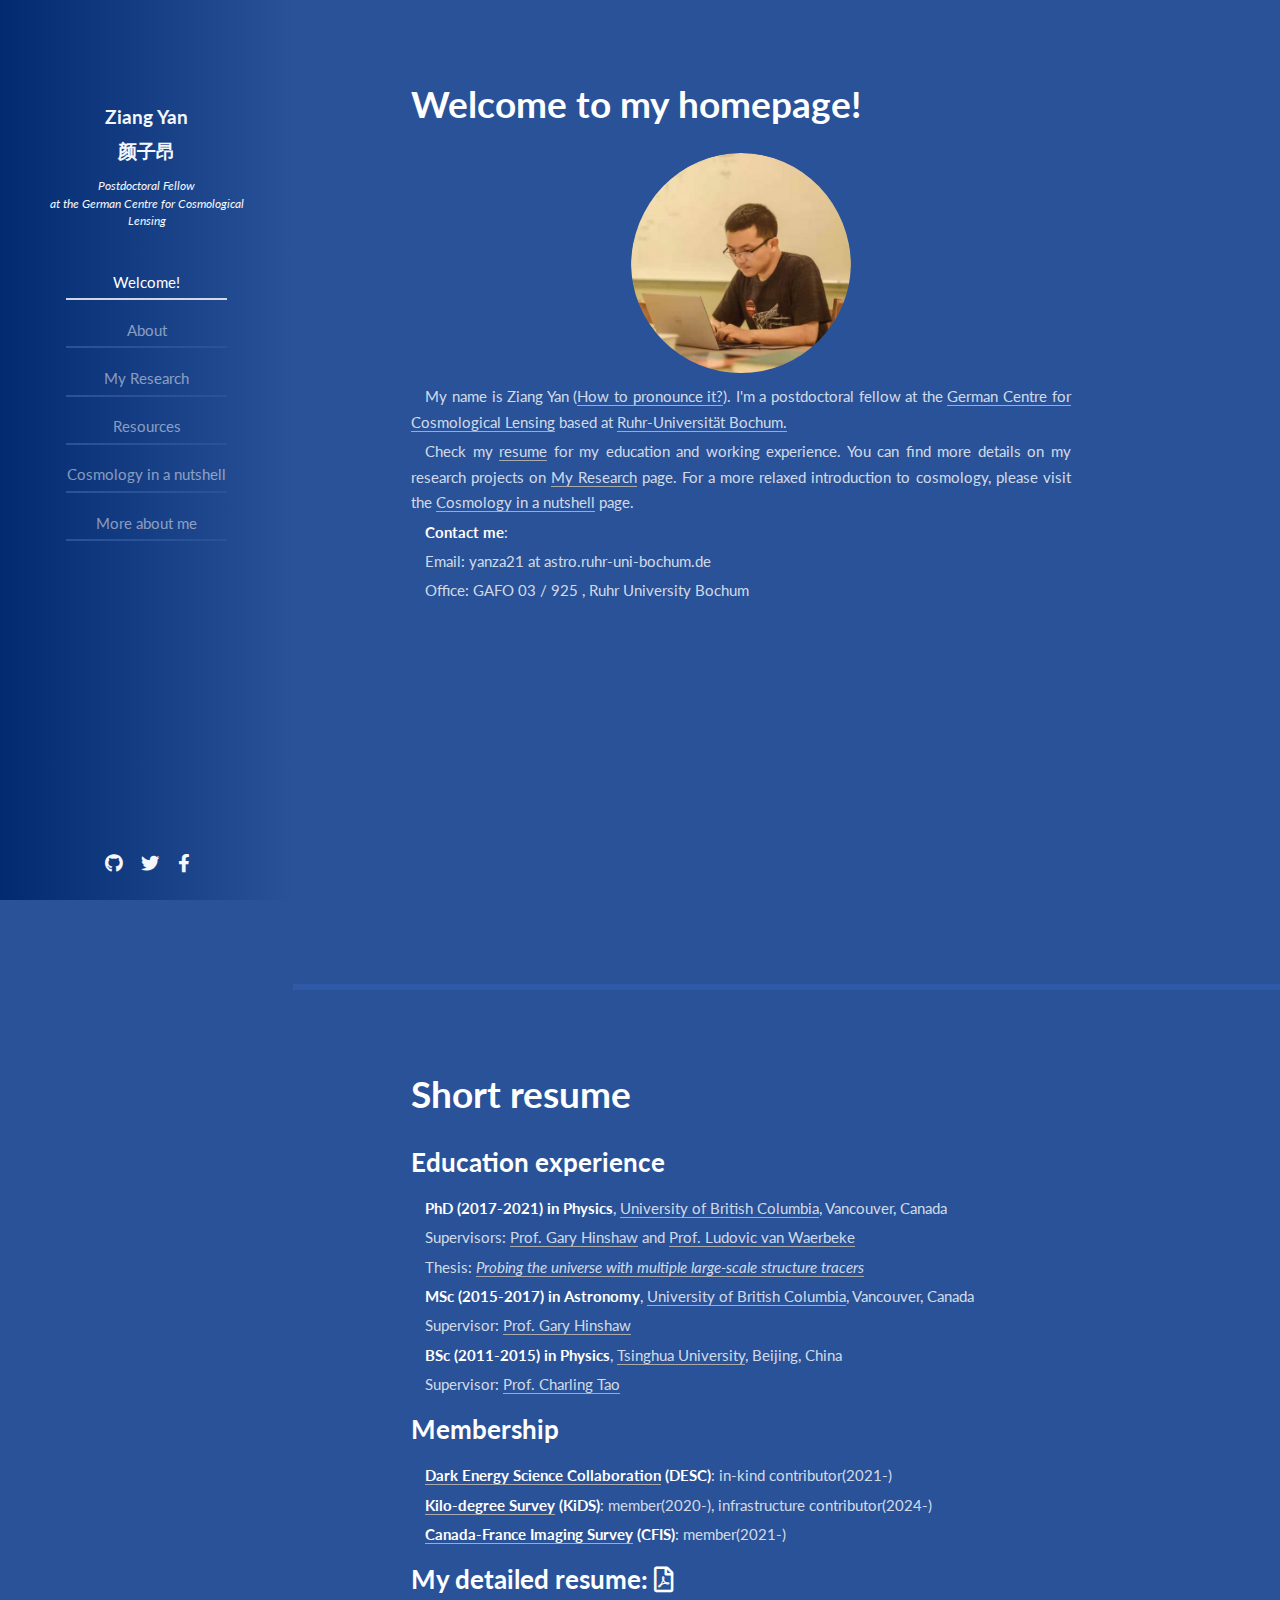
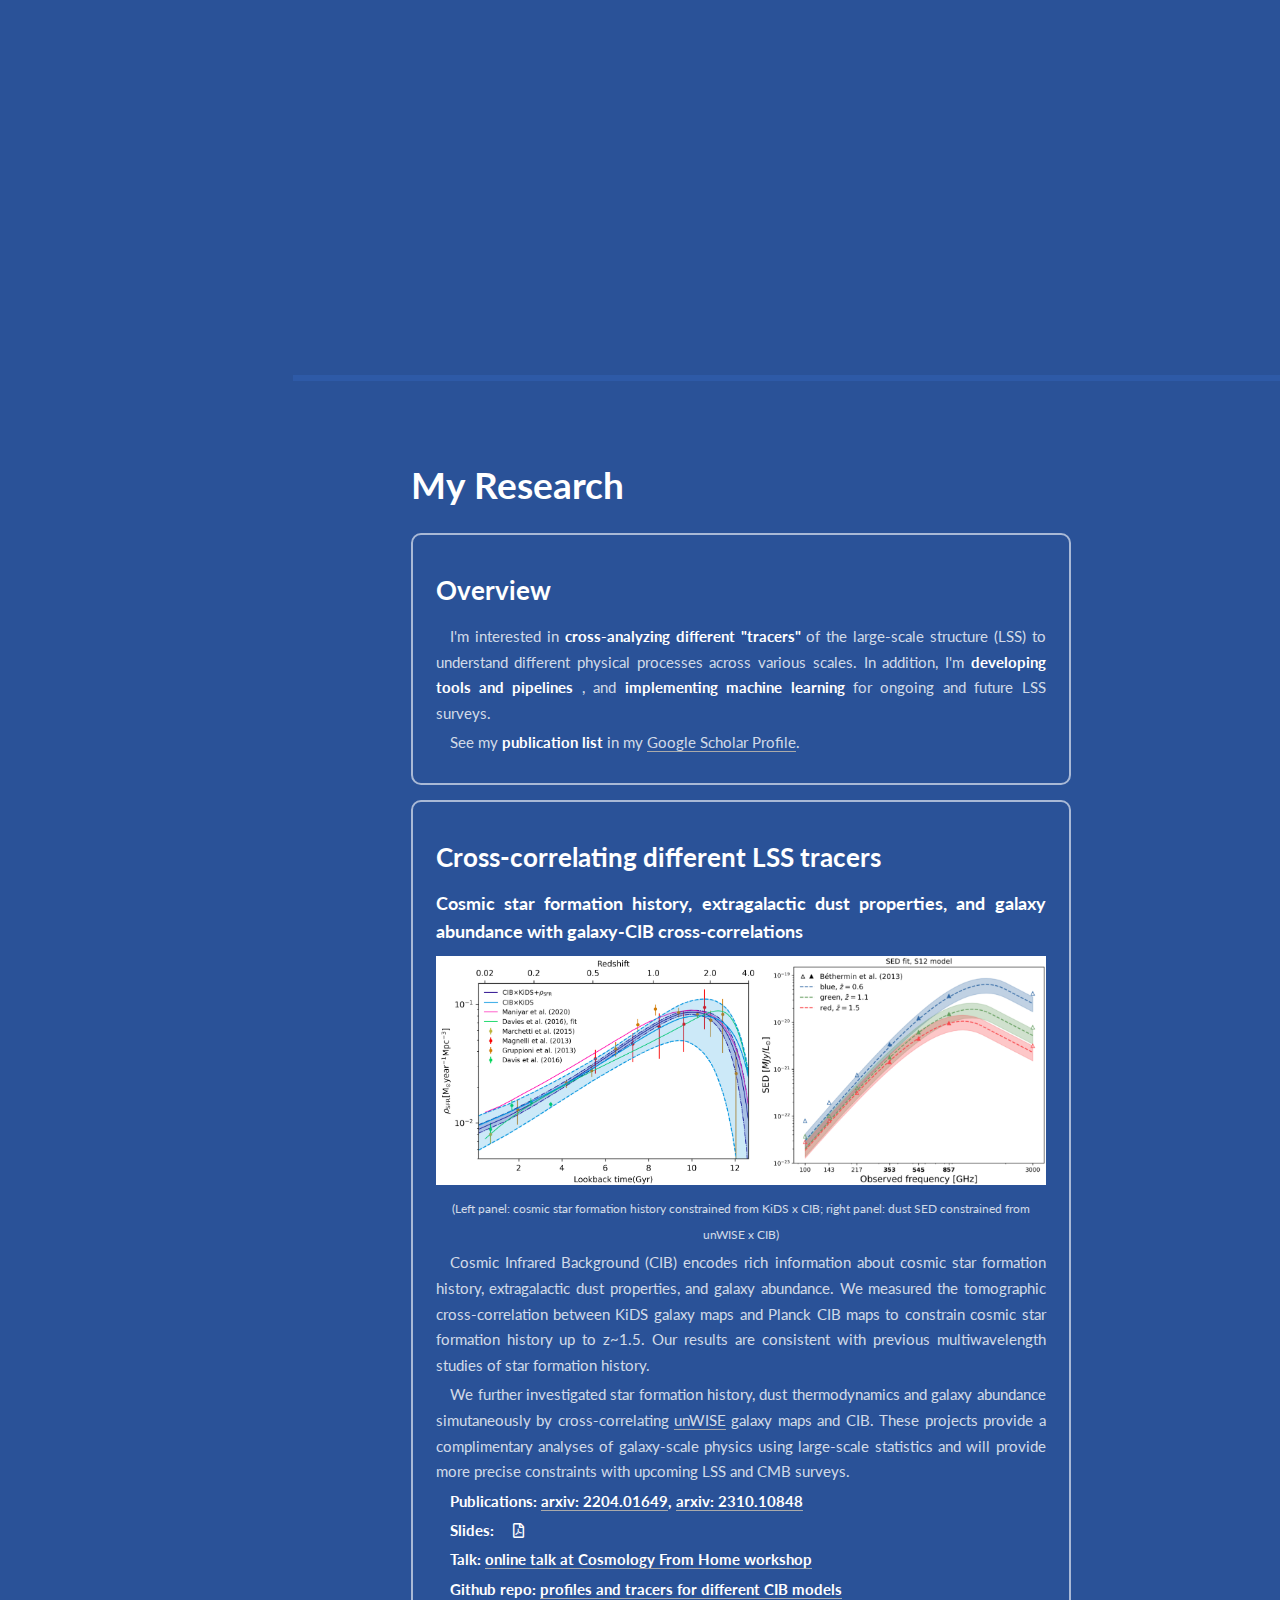
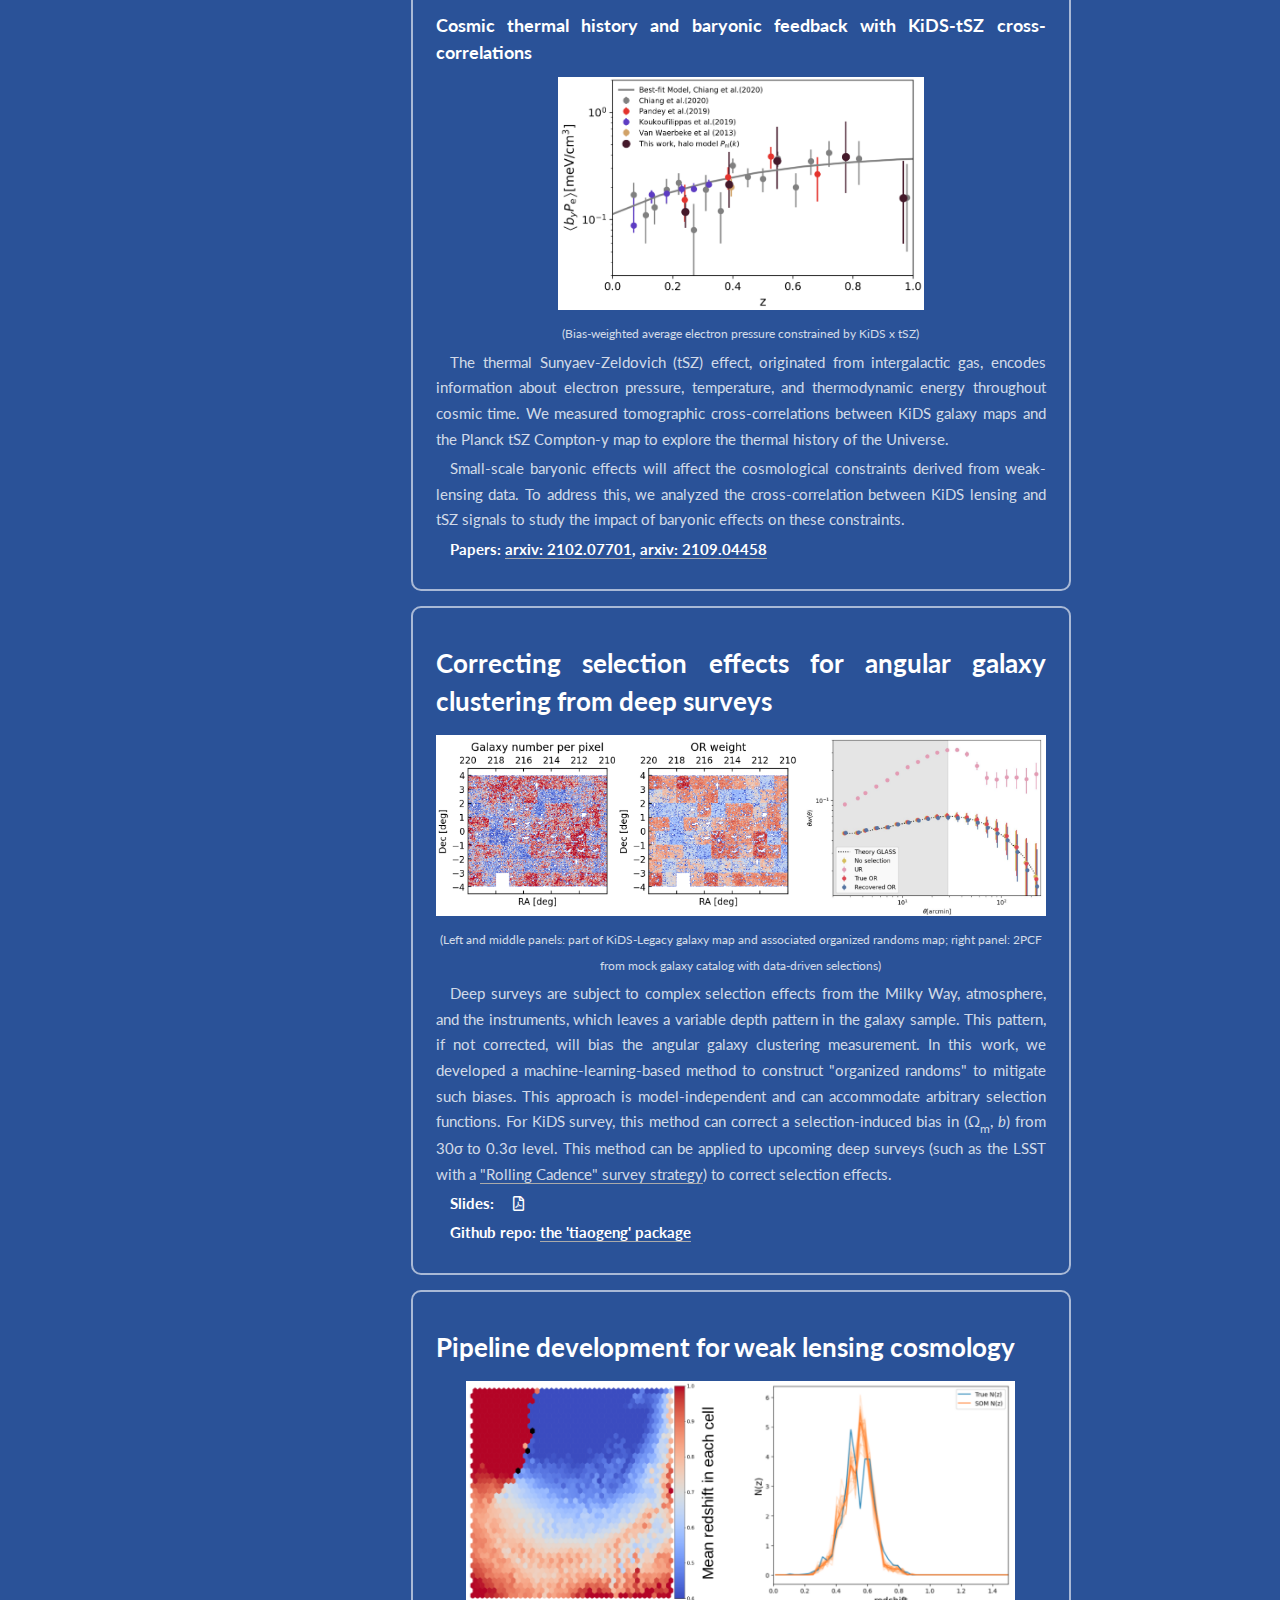
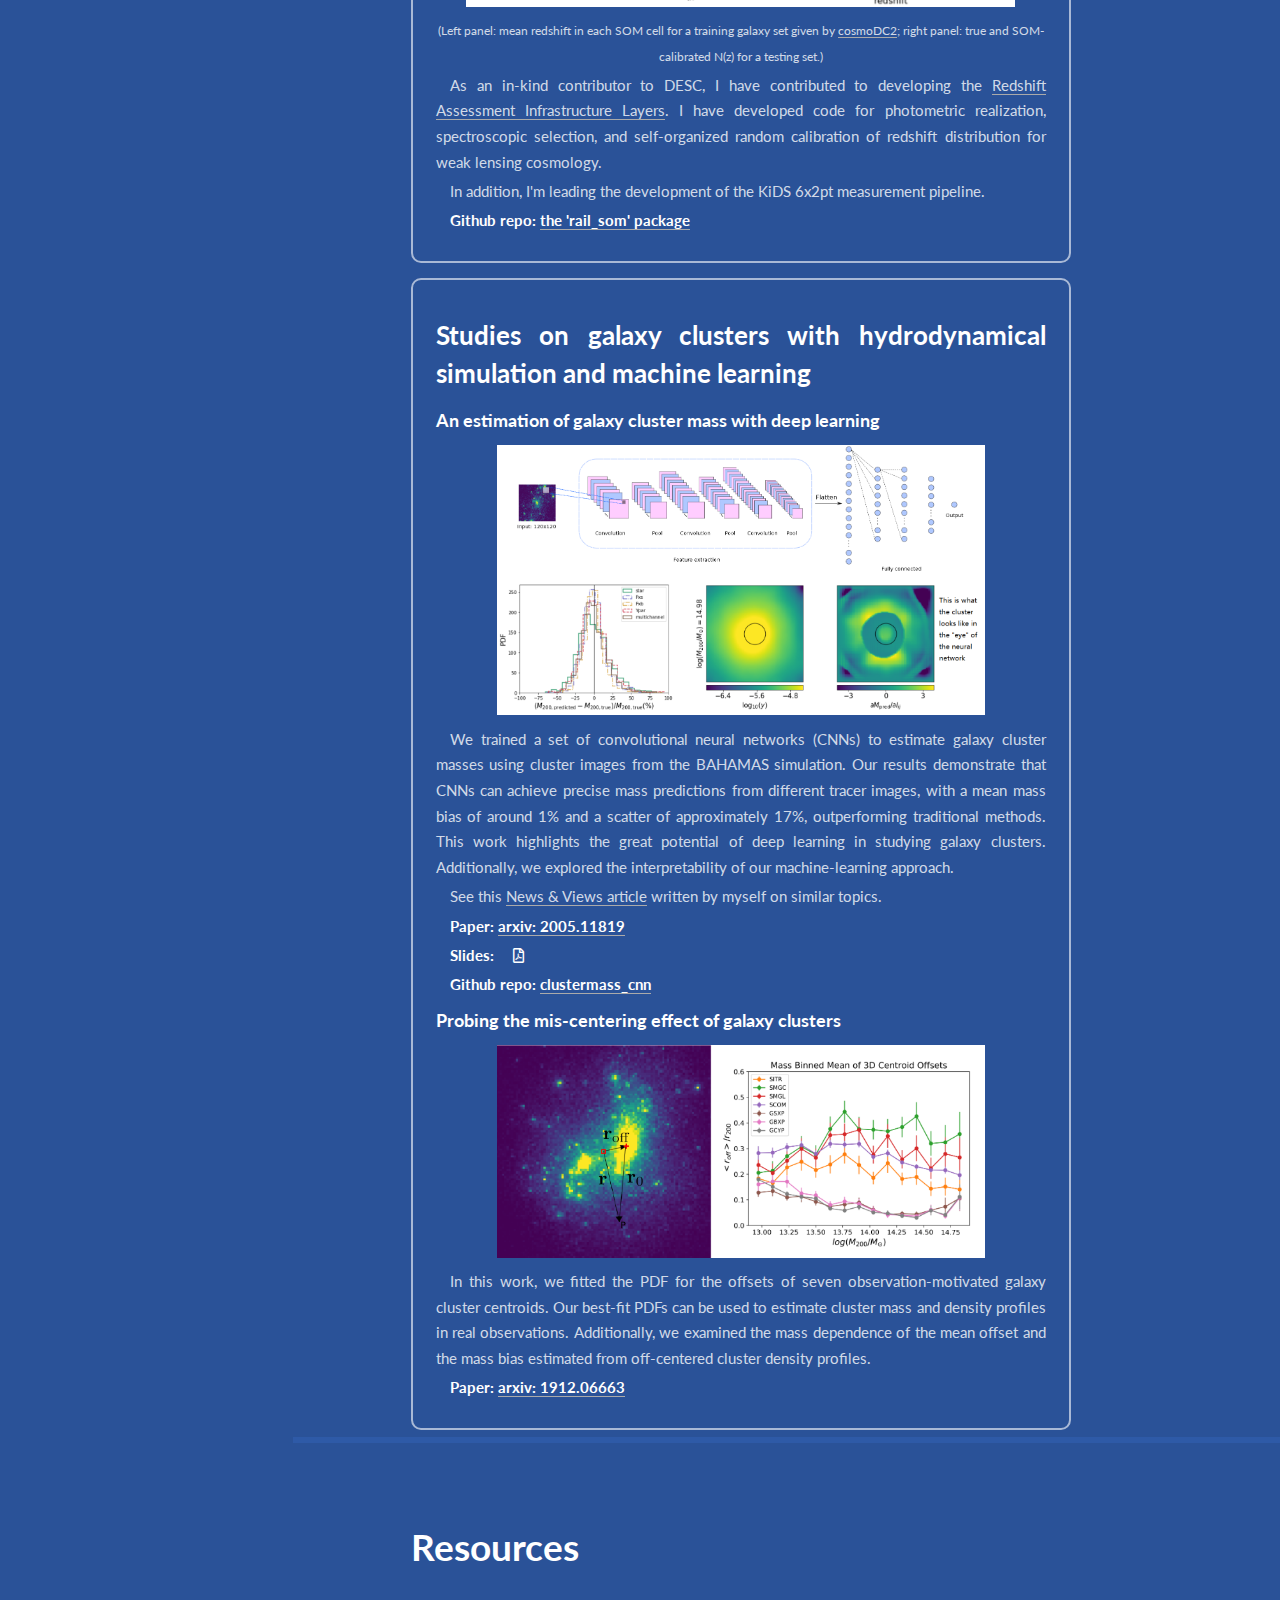
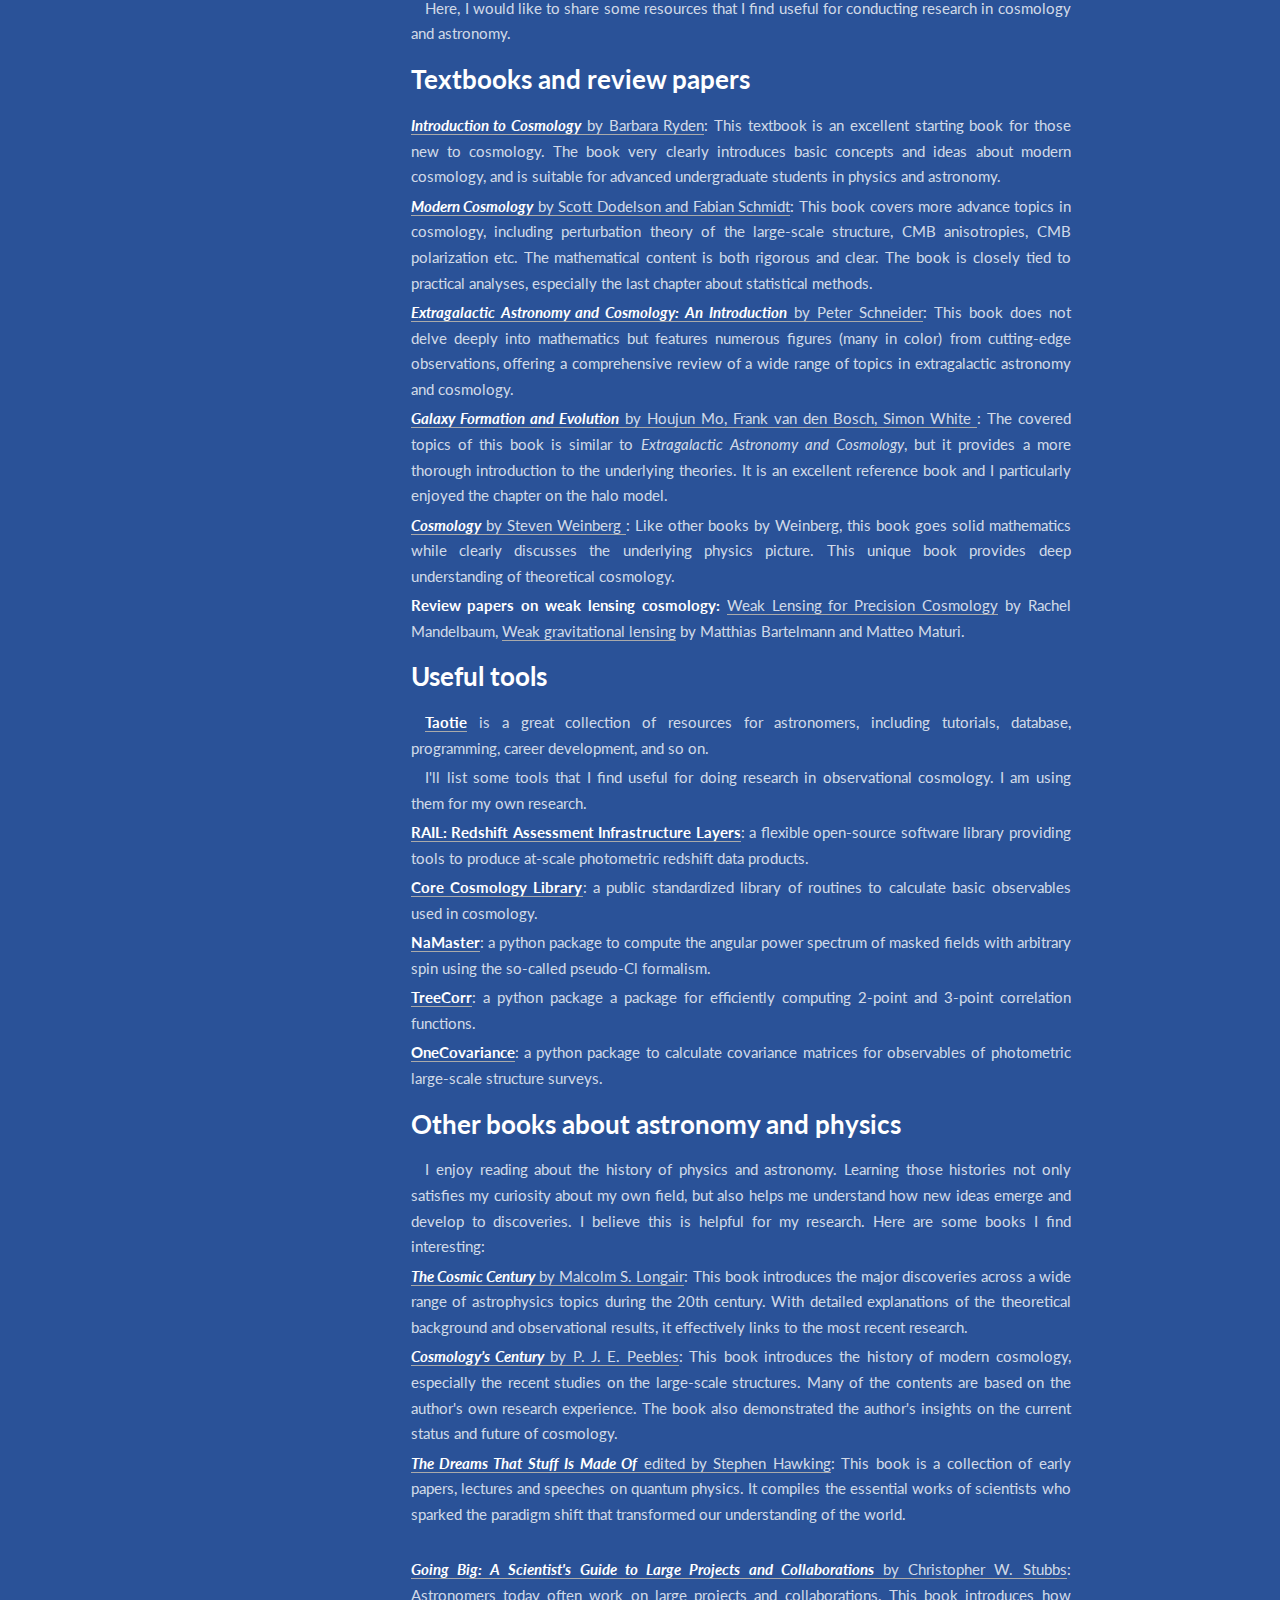
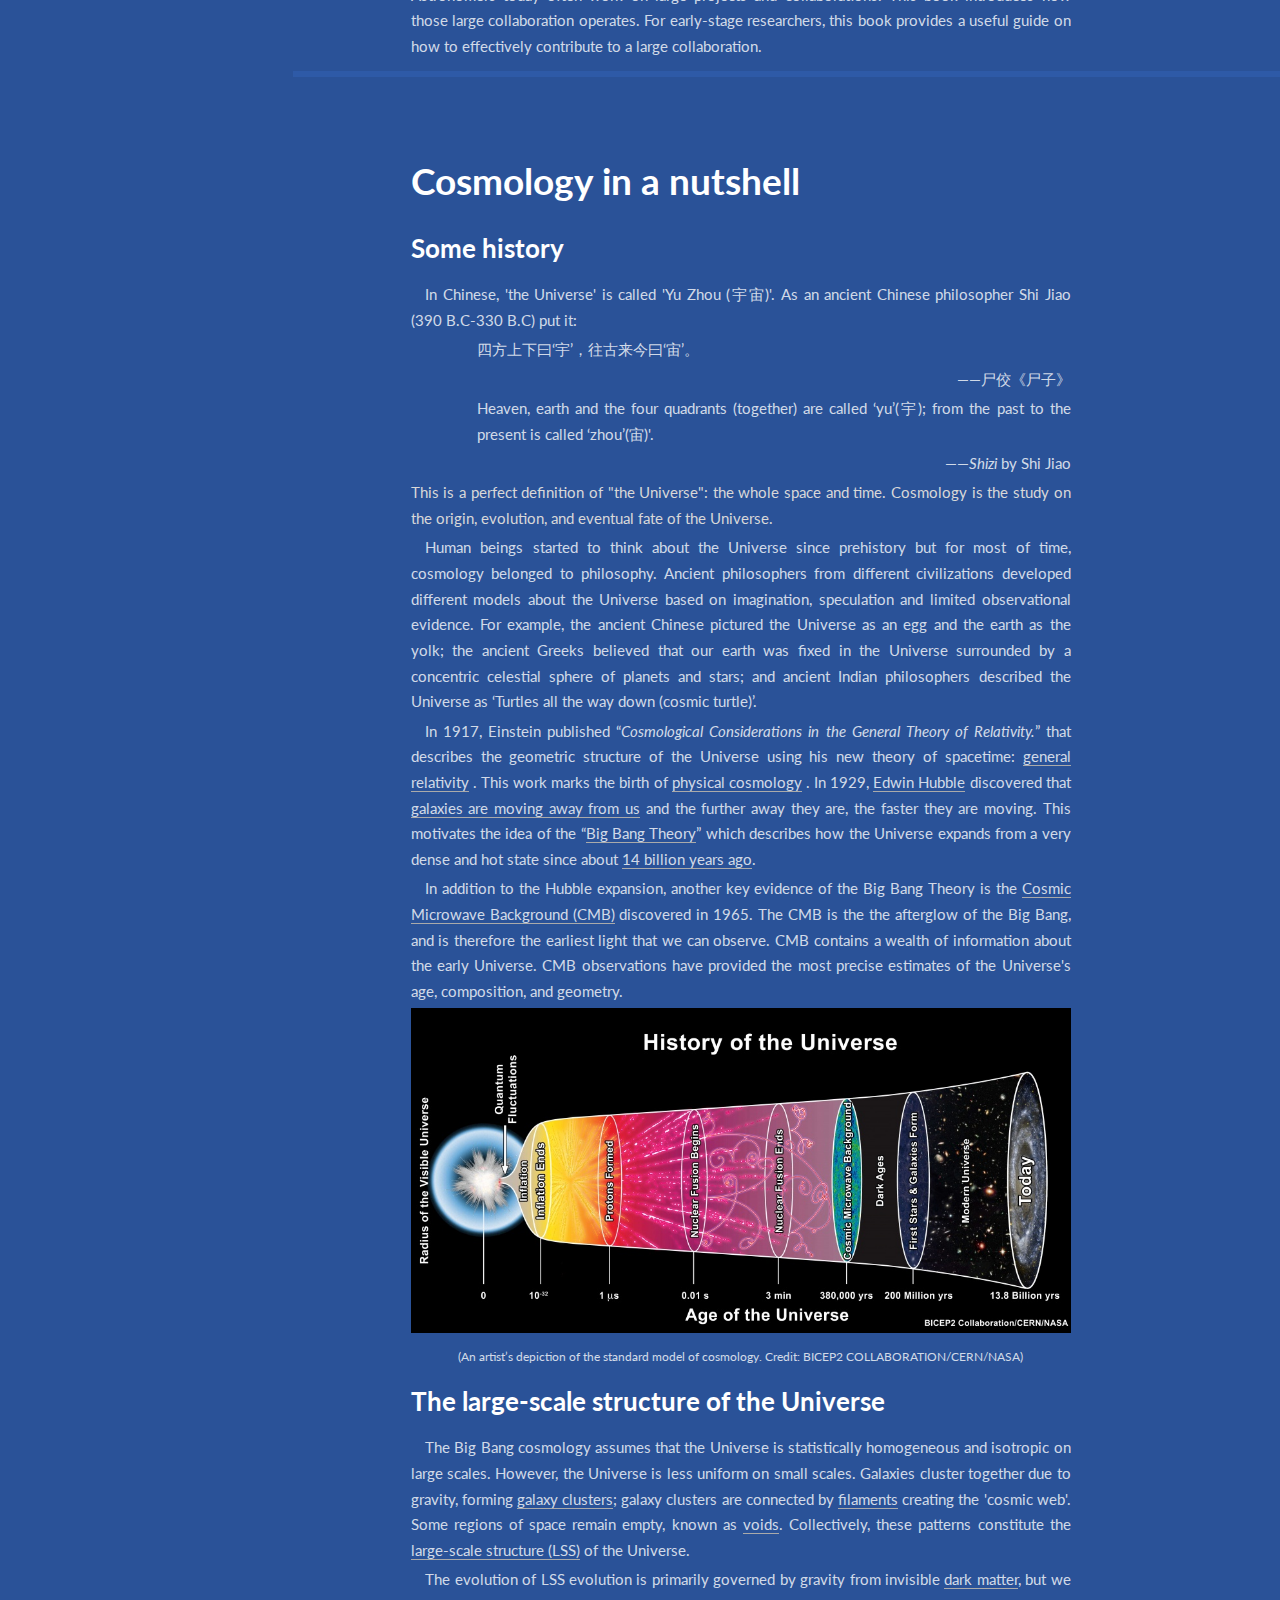
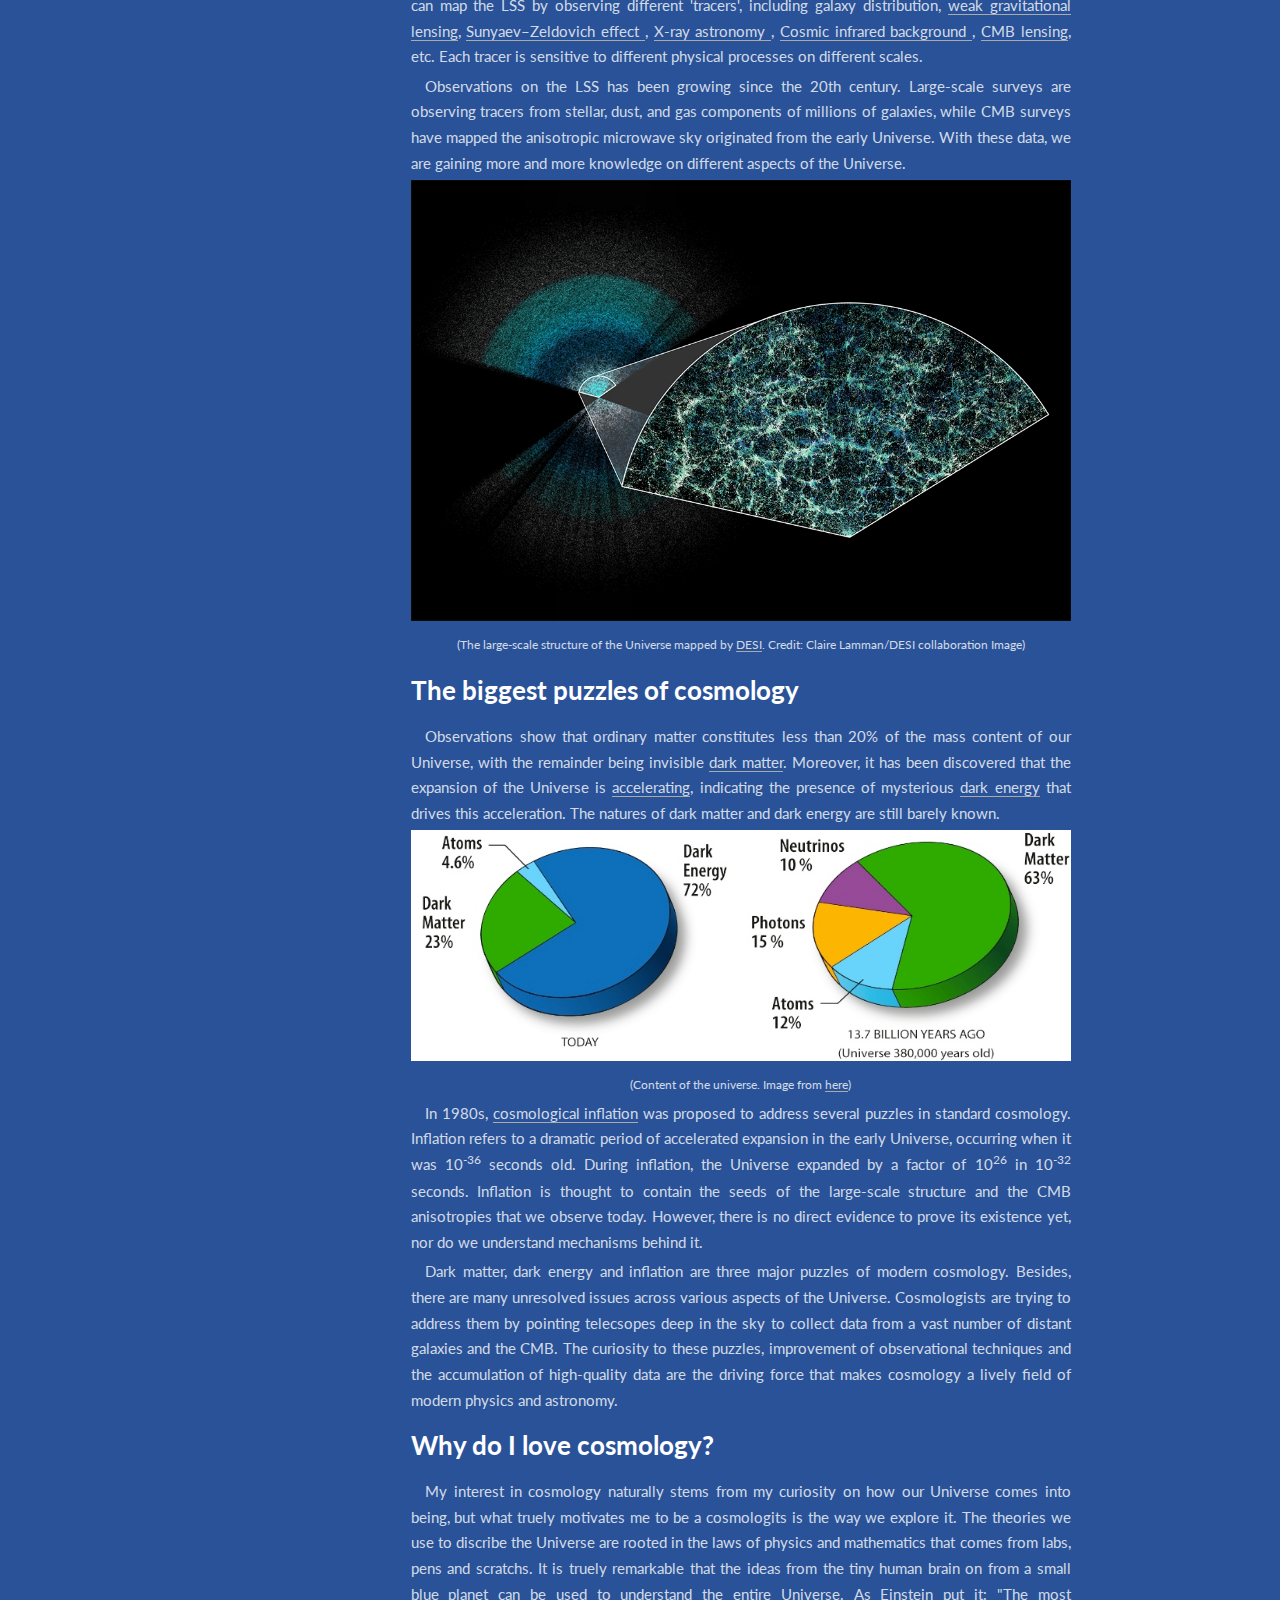
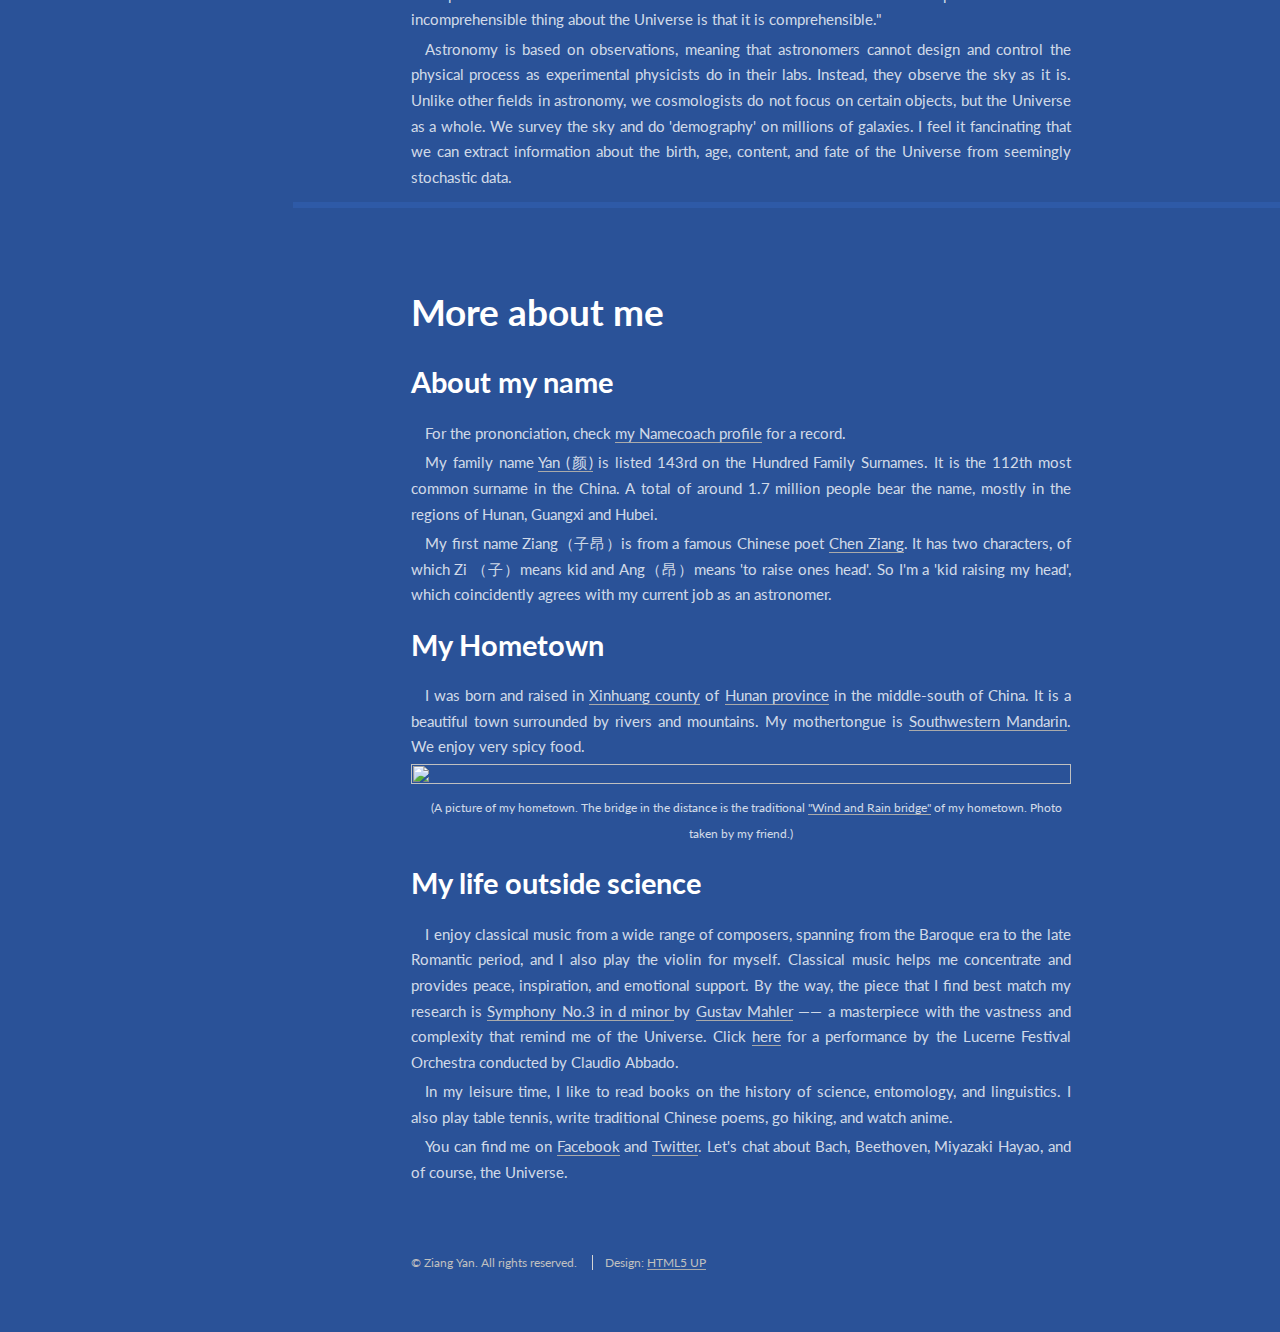
==== commit e103f4d1: "update" ====
--- a/index.html
+++ b/index.html
@@ -162,9 +162,10 @@
                      We further investigated star formation history, dust thermodynamics and galaxy abundance simutaneously by cross-correlating <a href="https://catalog.unwise.me/" target="_blank" rel="noopener">unWISE</a> galaxy maps and CIB. These projects provide a complimentary analyses of galaxy-scale physics using large-scale statistics and will provide more precise constraints with upcoming LSS and CMB surveys.
                   </p>
                   <p>
-                  <b>Related papers: <a href="https://arxiv.org/abs/2204.01649" target="_blank" rel="noopener">arxiv: 2204.01649</a>, <a href="https://arxiv.org/abs/2310.10848" target="_blank" rel="noopener"> arxiv: 2310.10848</a></b>
+                  <b>Publications: <a href="https://arxiv.org/abs/2204.01649" target="_blank" rel="noopener">arxiv: 2204.01649</a>, <a href="https://arxiv.org/abs/2310.10848" target="_blank" rel="noopener"> arxiv: 2310.10848</a></b>
                   </p>
                   <p><b>Slides: <a href="gcib_slides_general.pdf" title="gcib_slides.pdf" class="icon fa-file-pdf" target="_blank"></a></b></p>
+                  <p><b>Talk: <a href="https://www.youtube.com/watch?v=9SnNLc4eqi0" target="_blank" rel="noopener">online talk at Cosmology From Home workshop</a></b></p>
                   <p><b>Github repo: <a href="https://github.com/yanzastro/CIB_CC/" target="_blank" rel="noopener">profiles and tracers for different CIB models</a></b></p>
                </block>
                
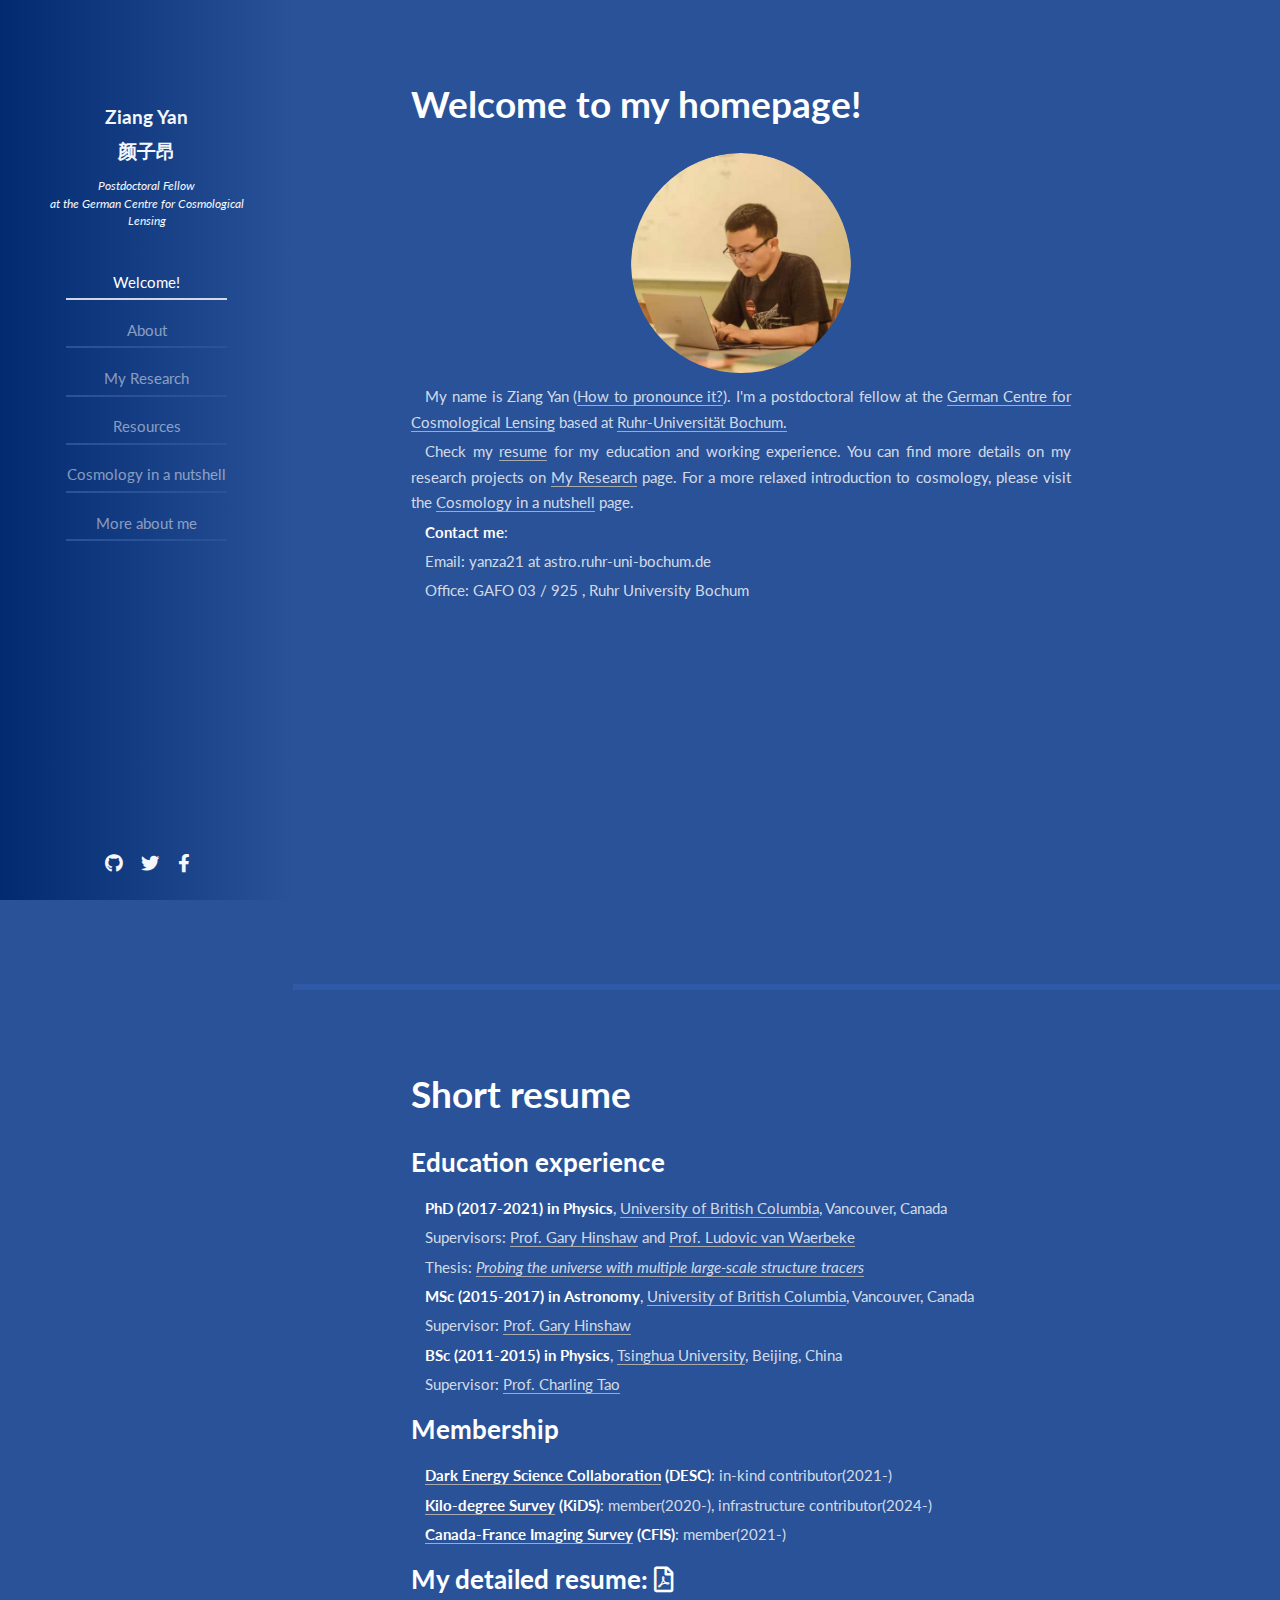
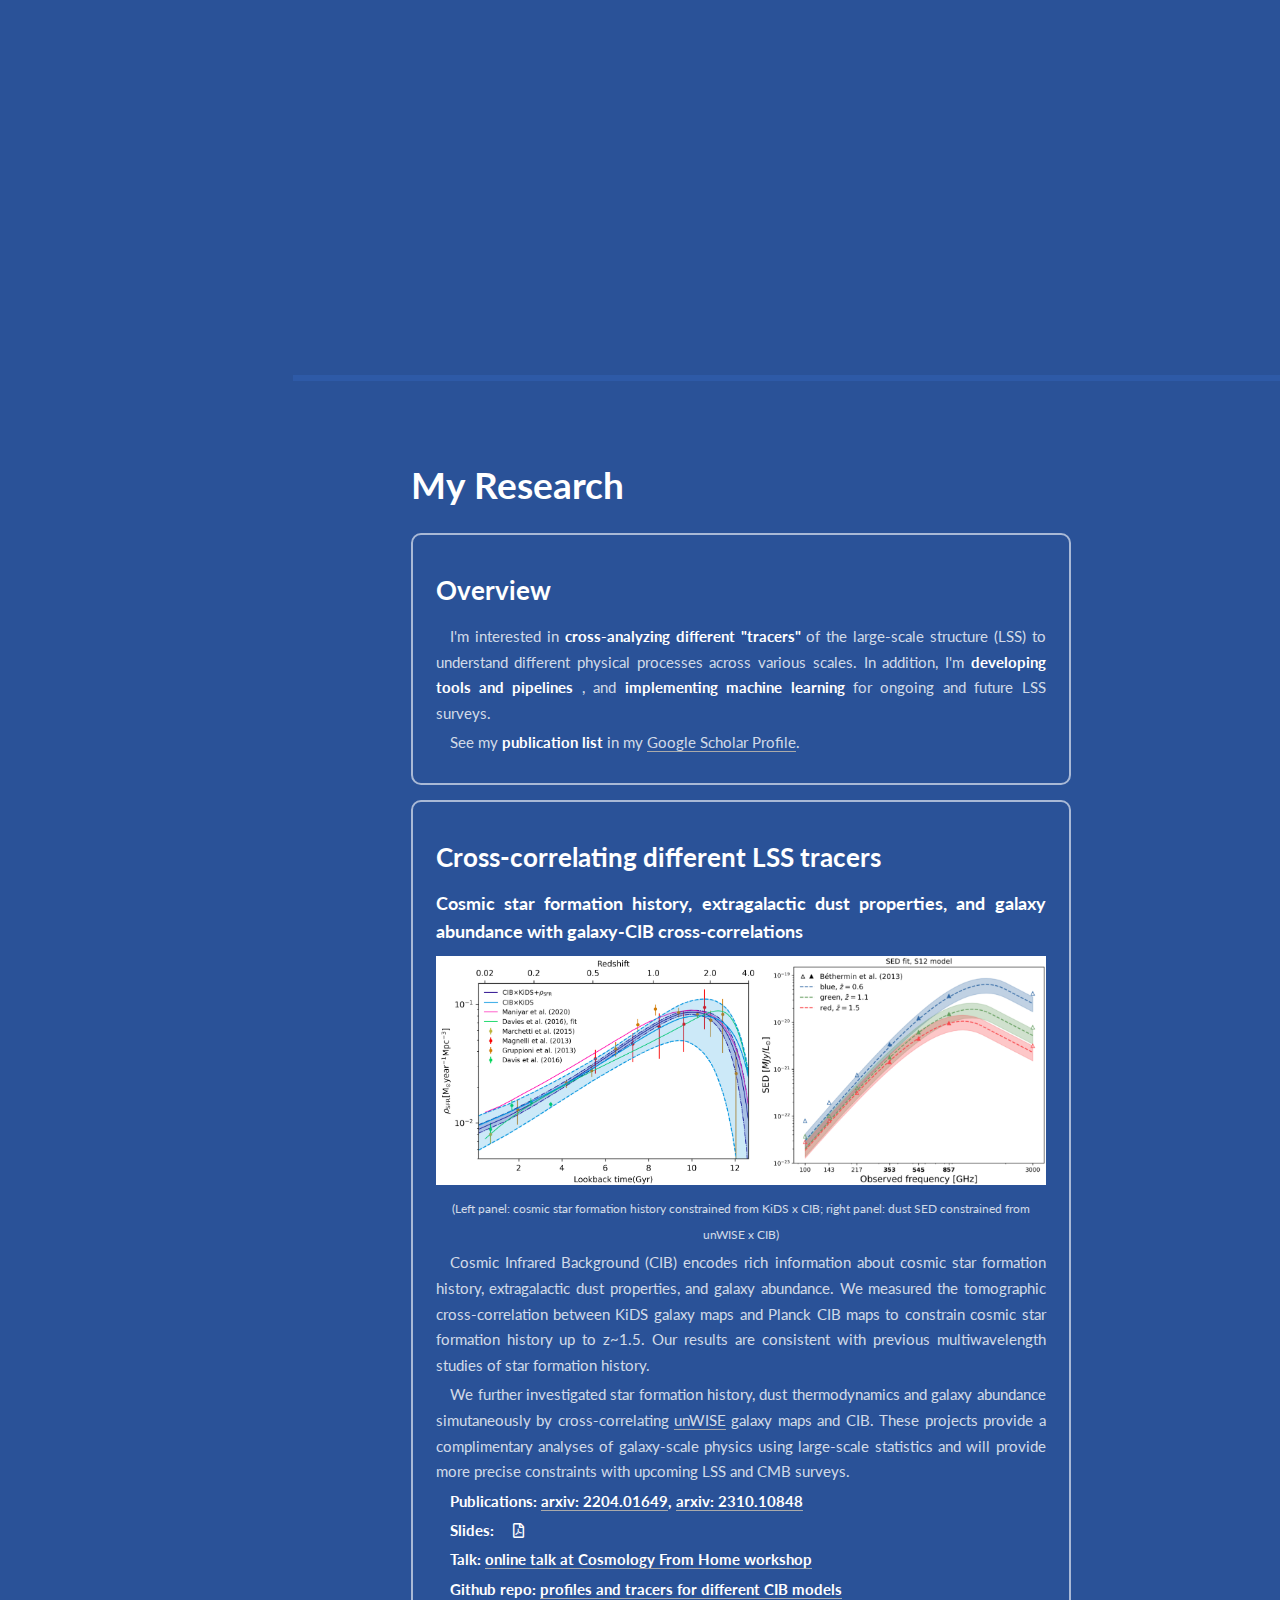
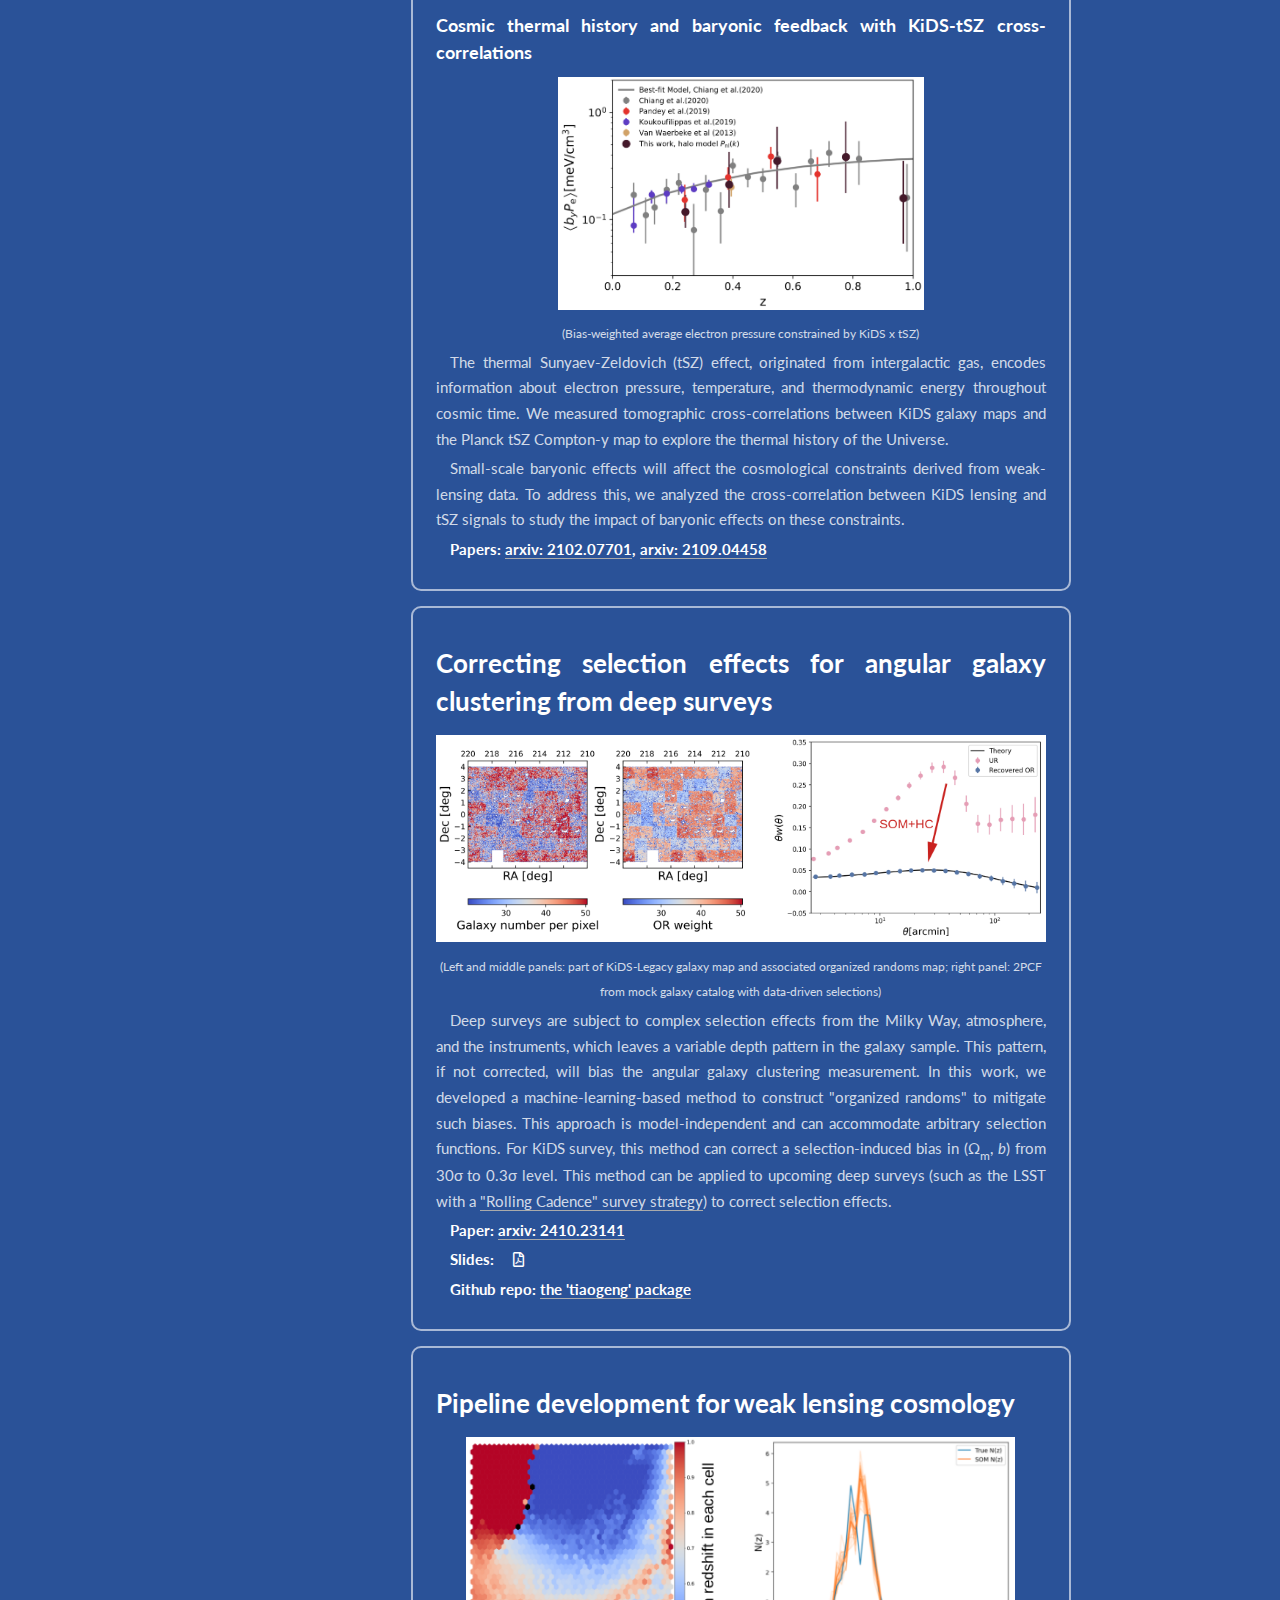
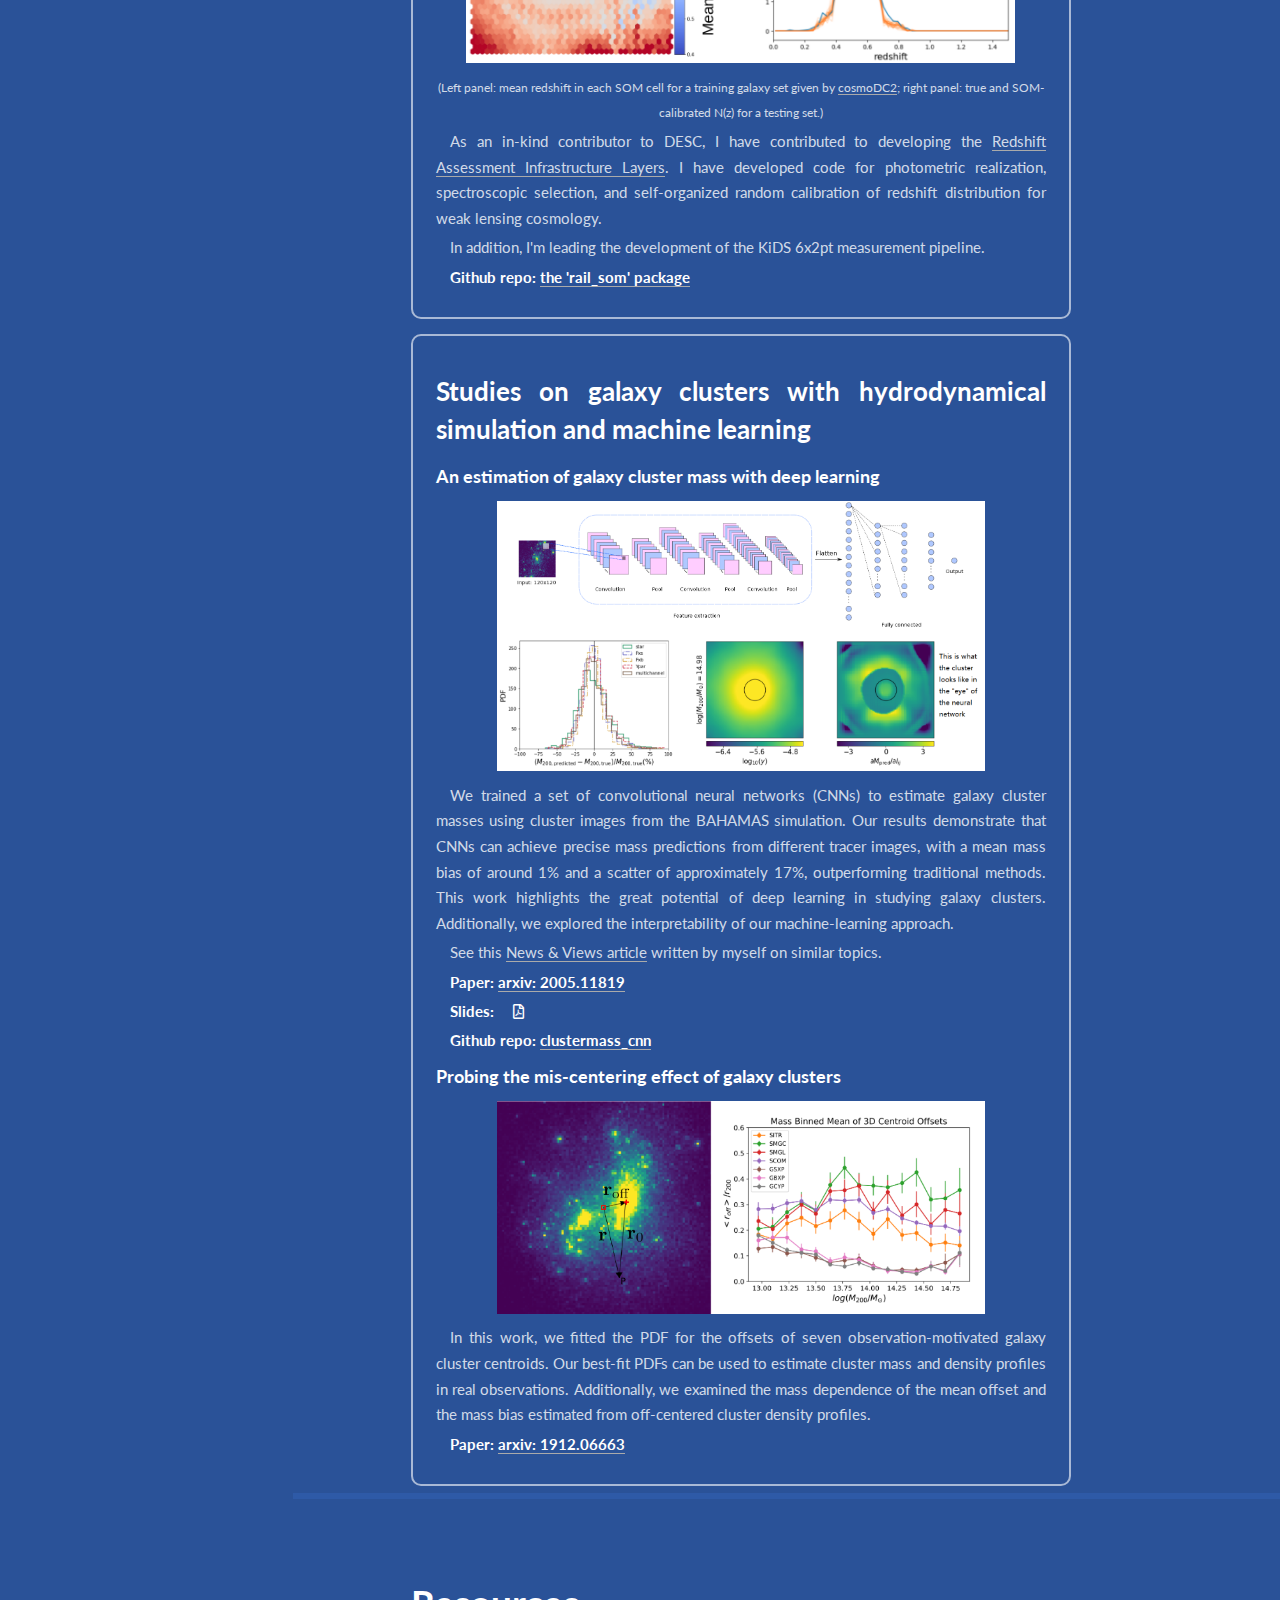
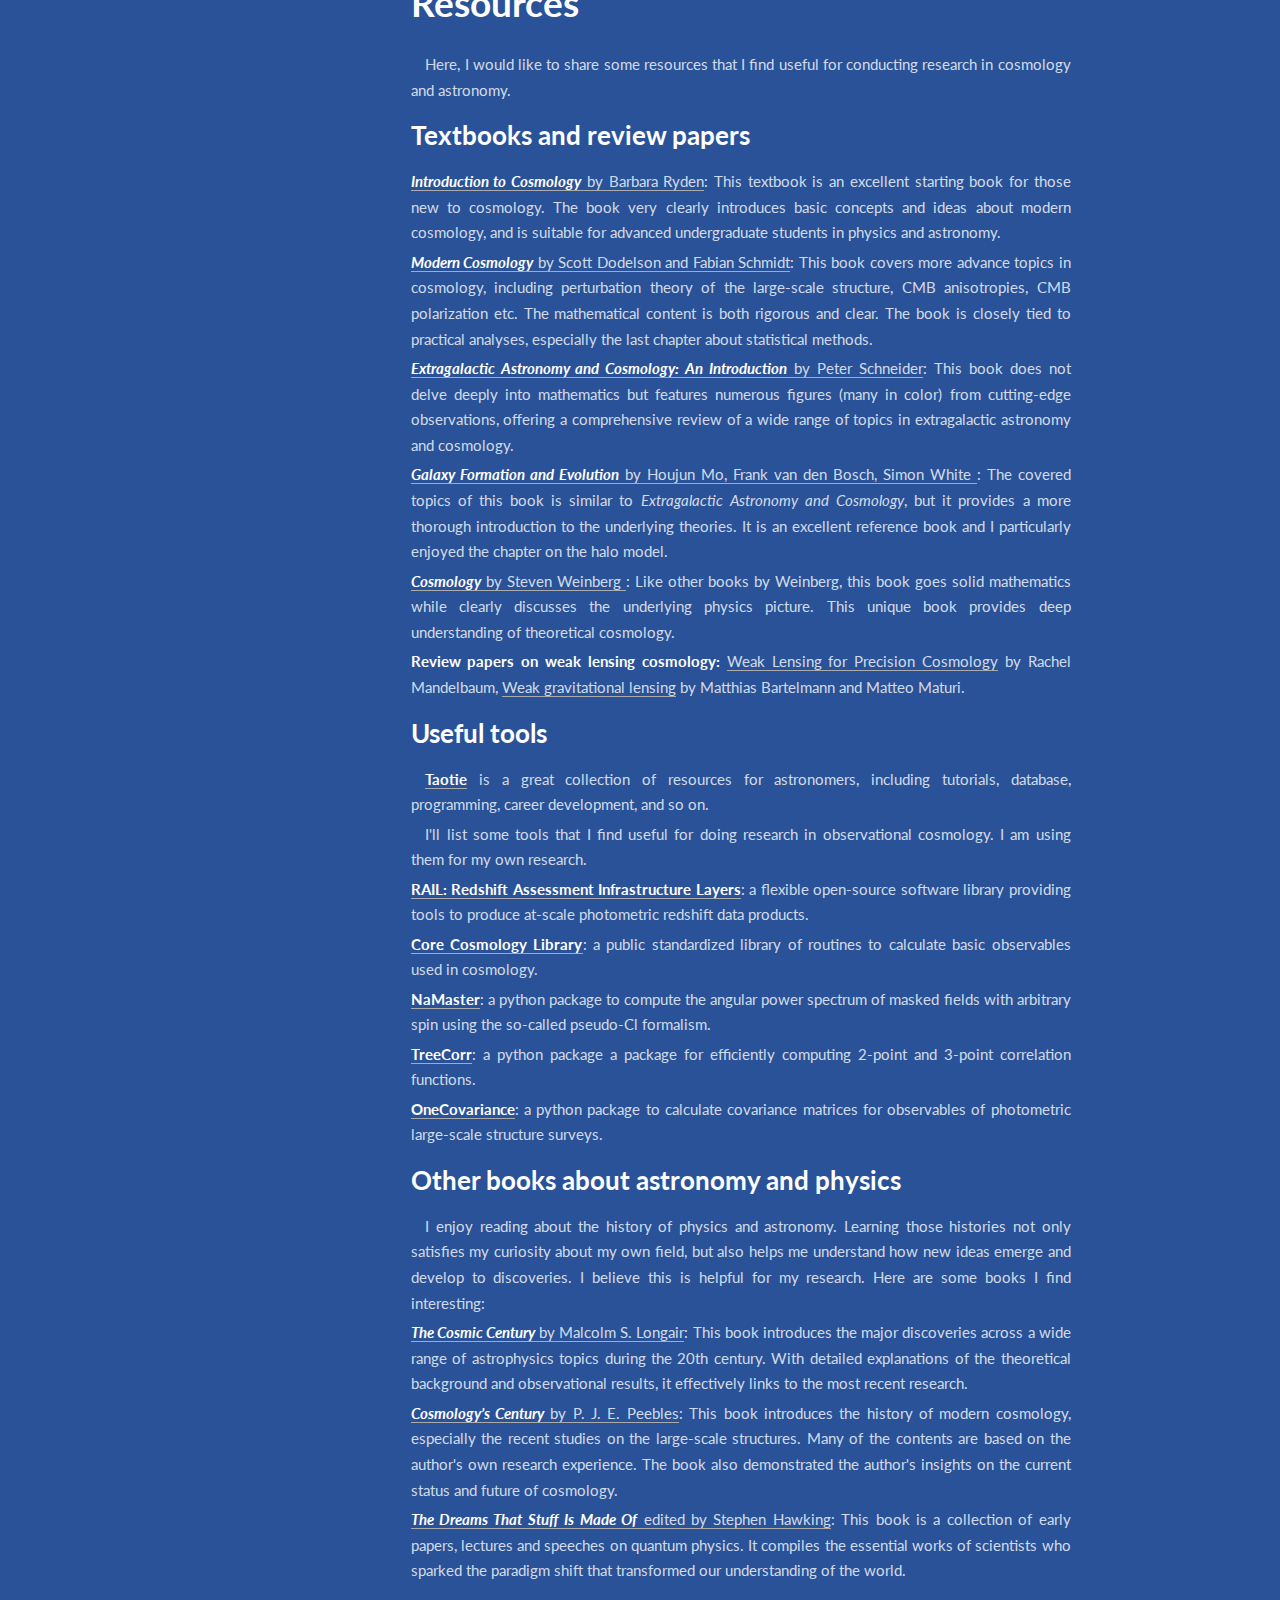
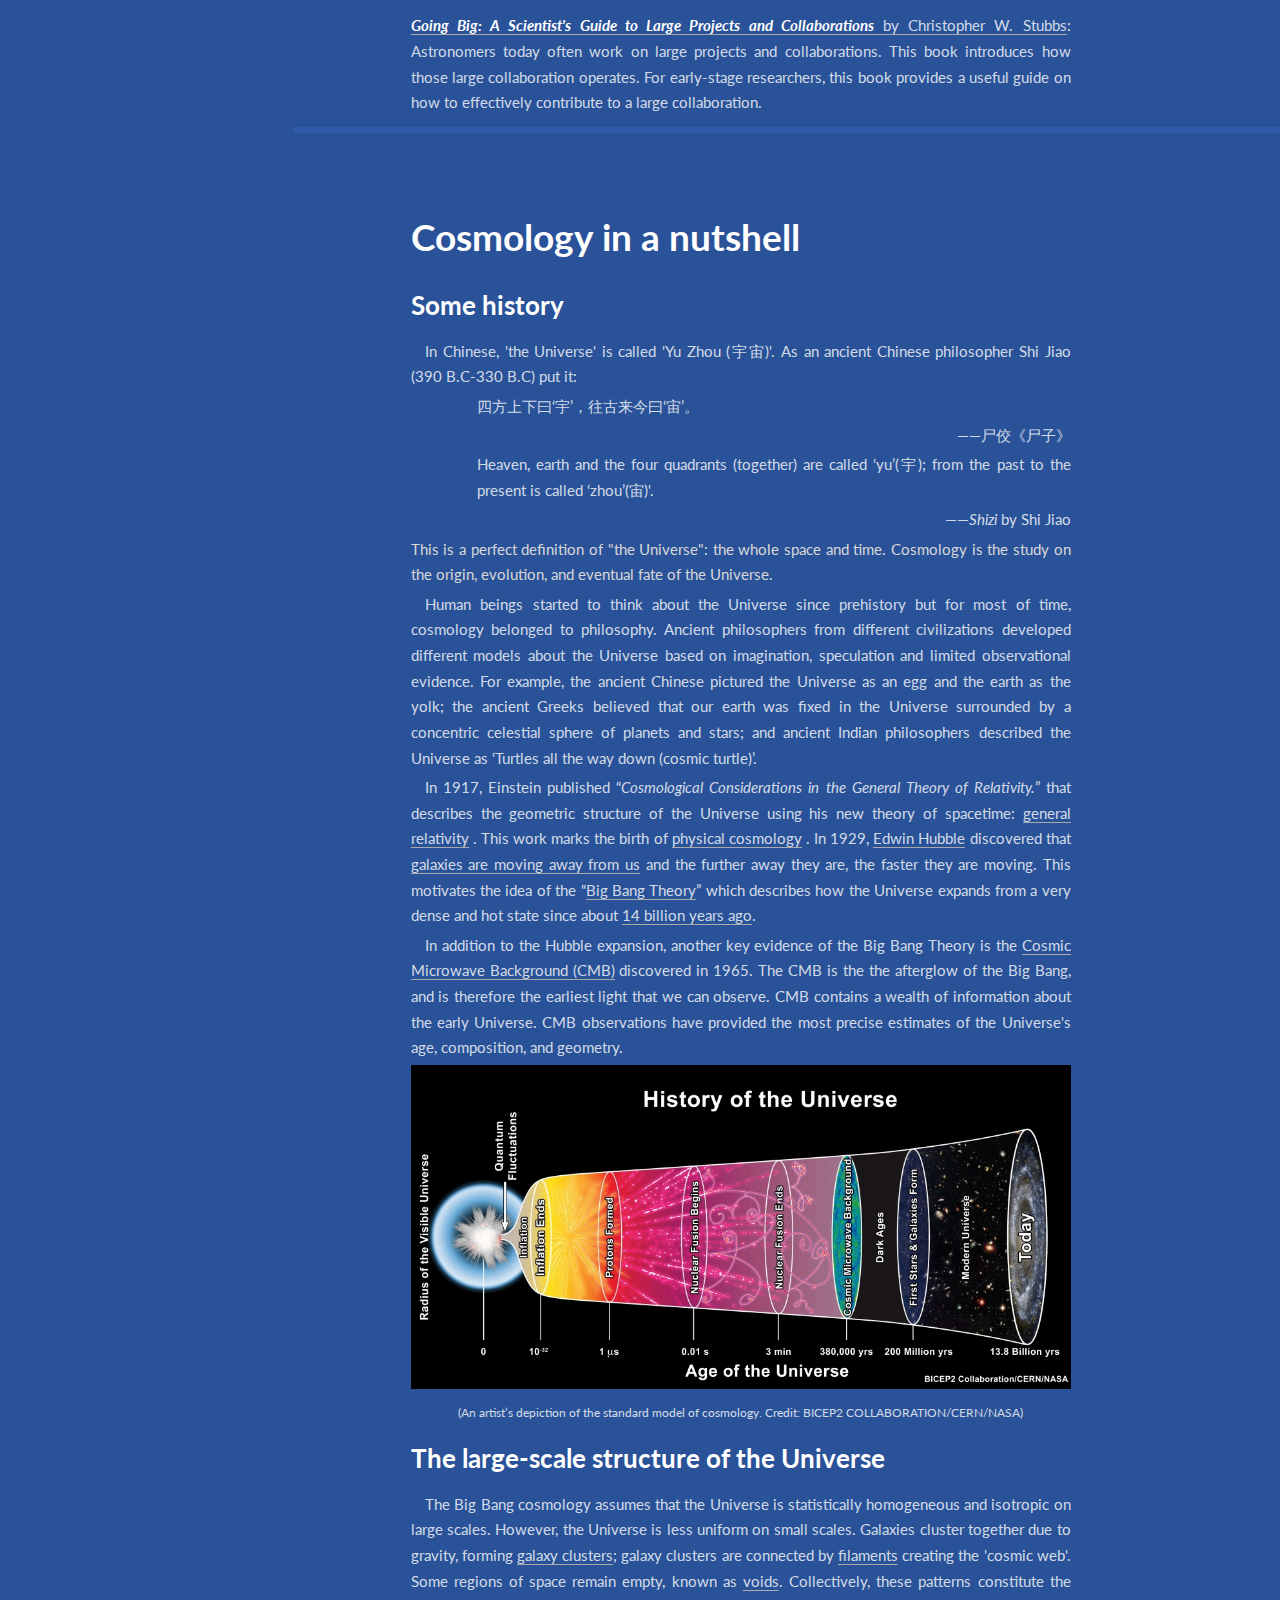
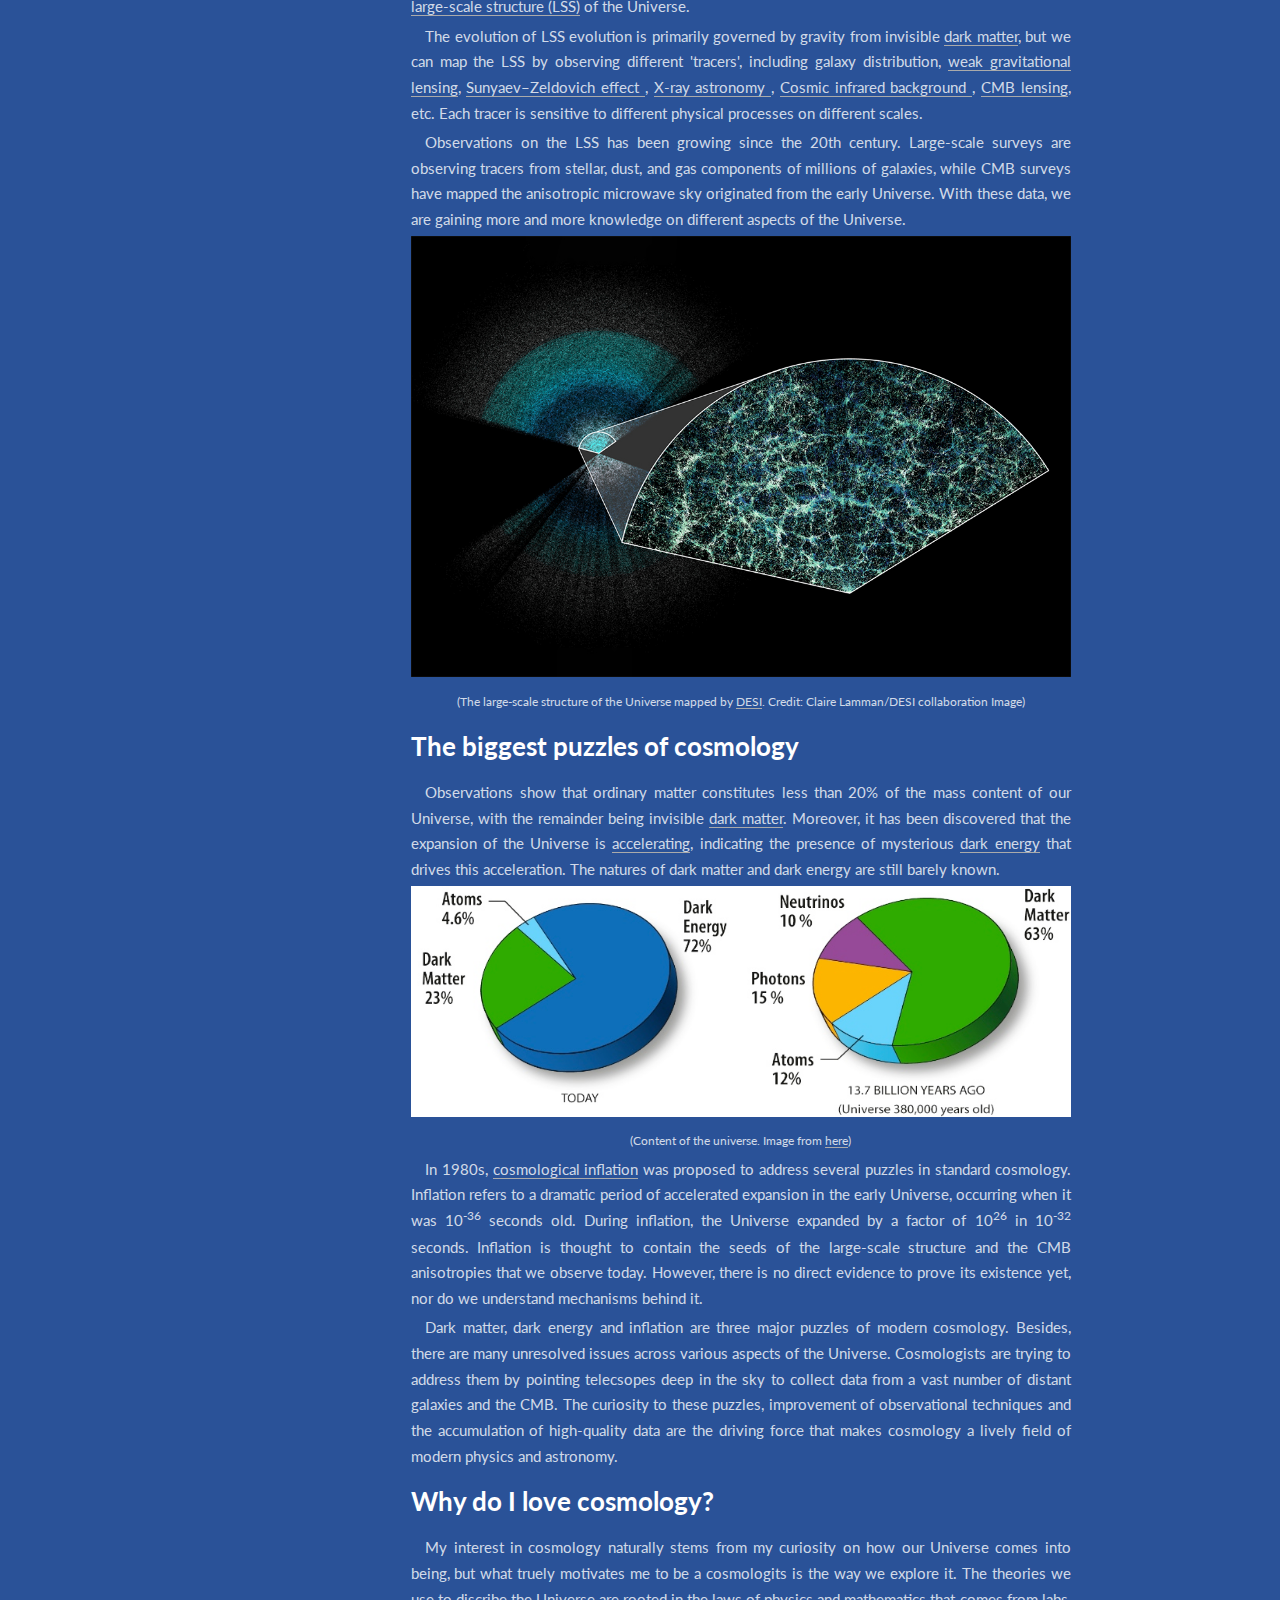
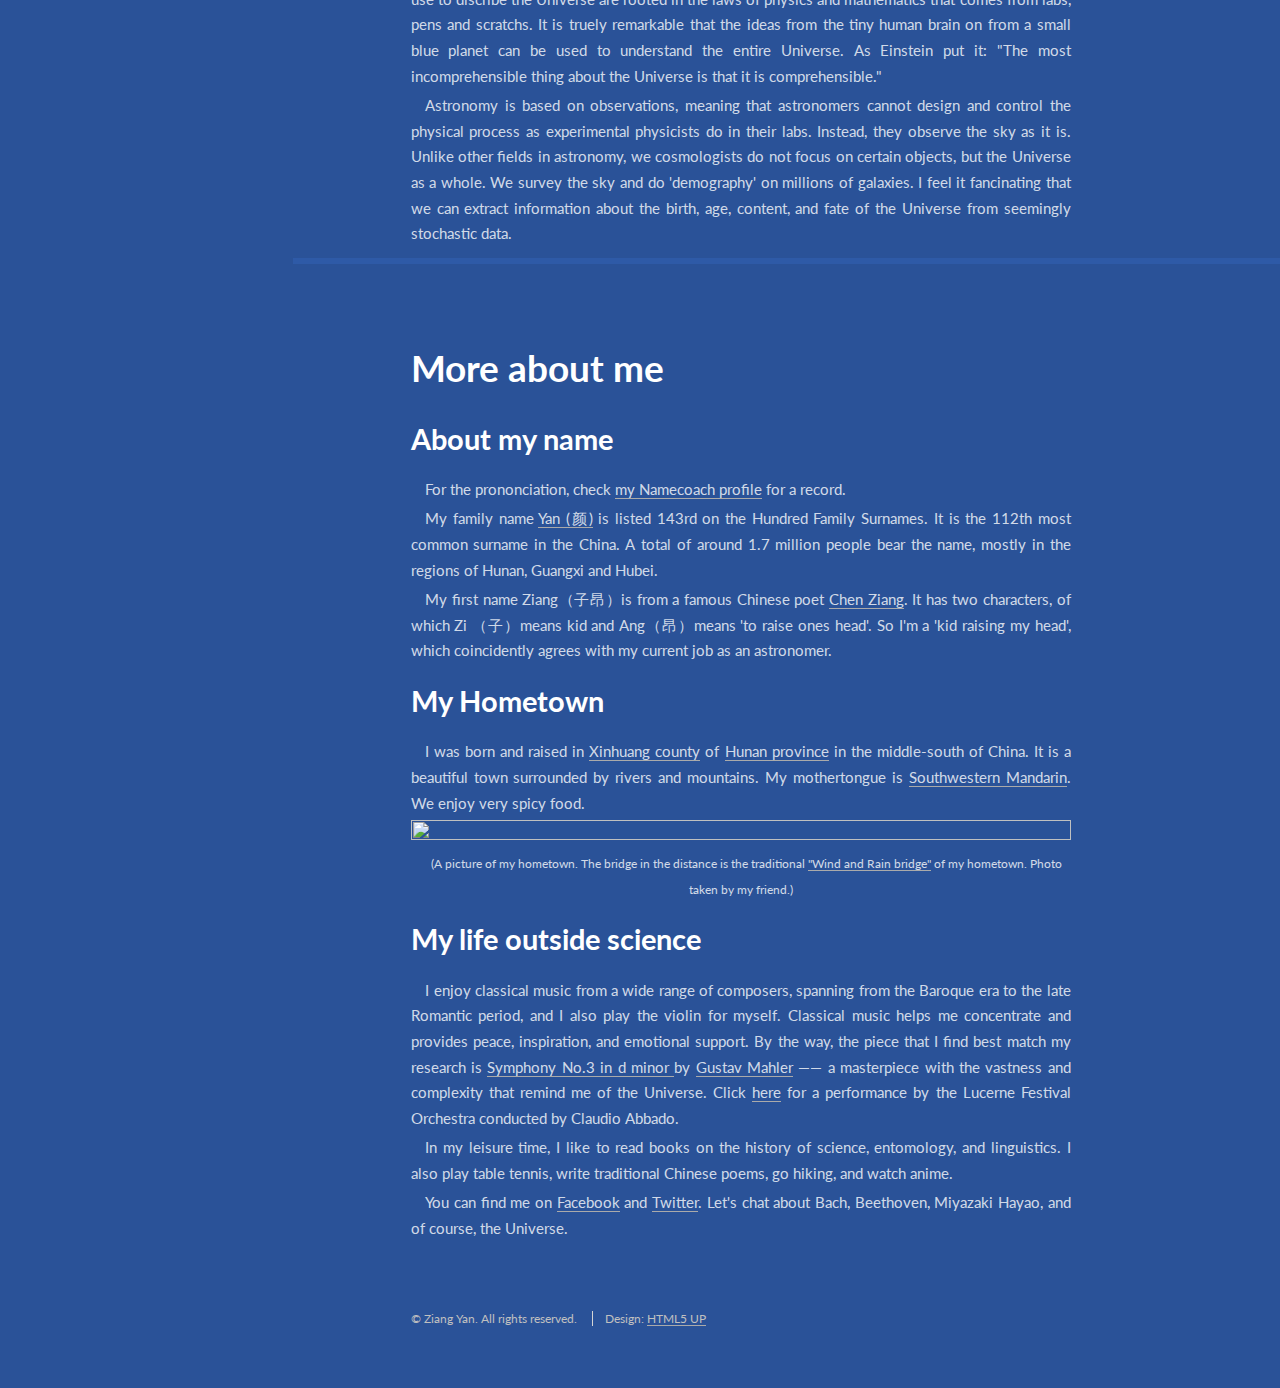
==== commit b8fd4ff4: "update" ====
--- a/index.html
+++ b/index.html
@@ -193,6 +193,9 @@
                   Deep surveys are subject to complex selection effects from the Milky Way, atmosphere, and the instruments, which leaves a variable depth pattern in the galaxy sample. This pattern, if not corrected, will bias the angular galaxy clustering measurement. In this work, we developed a machine-learning-based method to construct "organized randoms" to mitigate such biases. This approach is model-independent and can accommodate arbitrary selection functions. For KiDS survey, this method can correct a selection-induced bias in (Ω<sub>m</sub>, <i>b</i>) from 30σ to 0.3σ level. This method can be applied to upcoming deep surveys (such as the LSST with a <a href="https://pstn-052.lsst.io/" target="_blank" rel="noopener">"Rolling Cadence" survey strategy</a>) to correct selection effects.
                   
                </p>
+               <p>
+                  <b>Paper: <a href="https://arxiv.org/abs/2410.23141" target="_blank" rel="noopener">arxiv: 2410.23141</a></b>
+                  </p>
                <p><b>Slides: <a href="SOM+HC.pdf" title="organized_randoms.pdf" class="icon fa-file-pdf" target="_blank"></a></b></p>
                <p>
                   
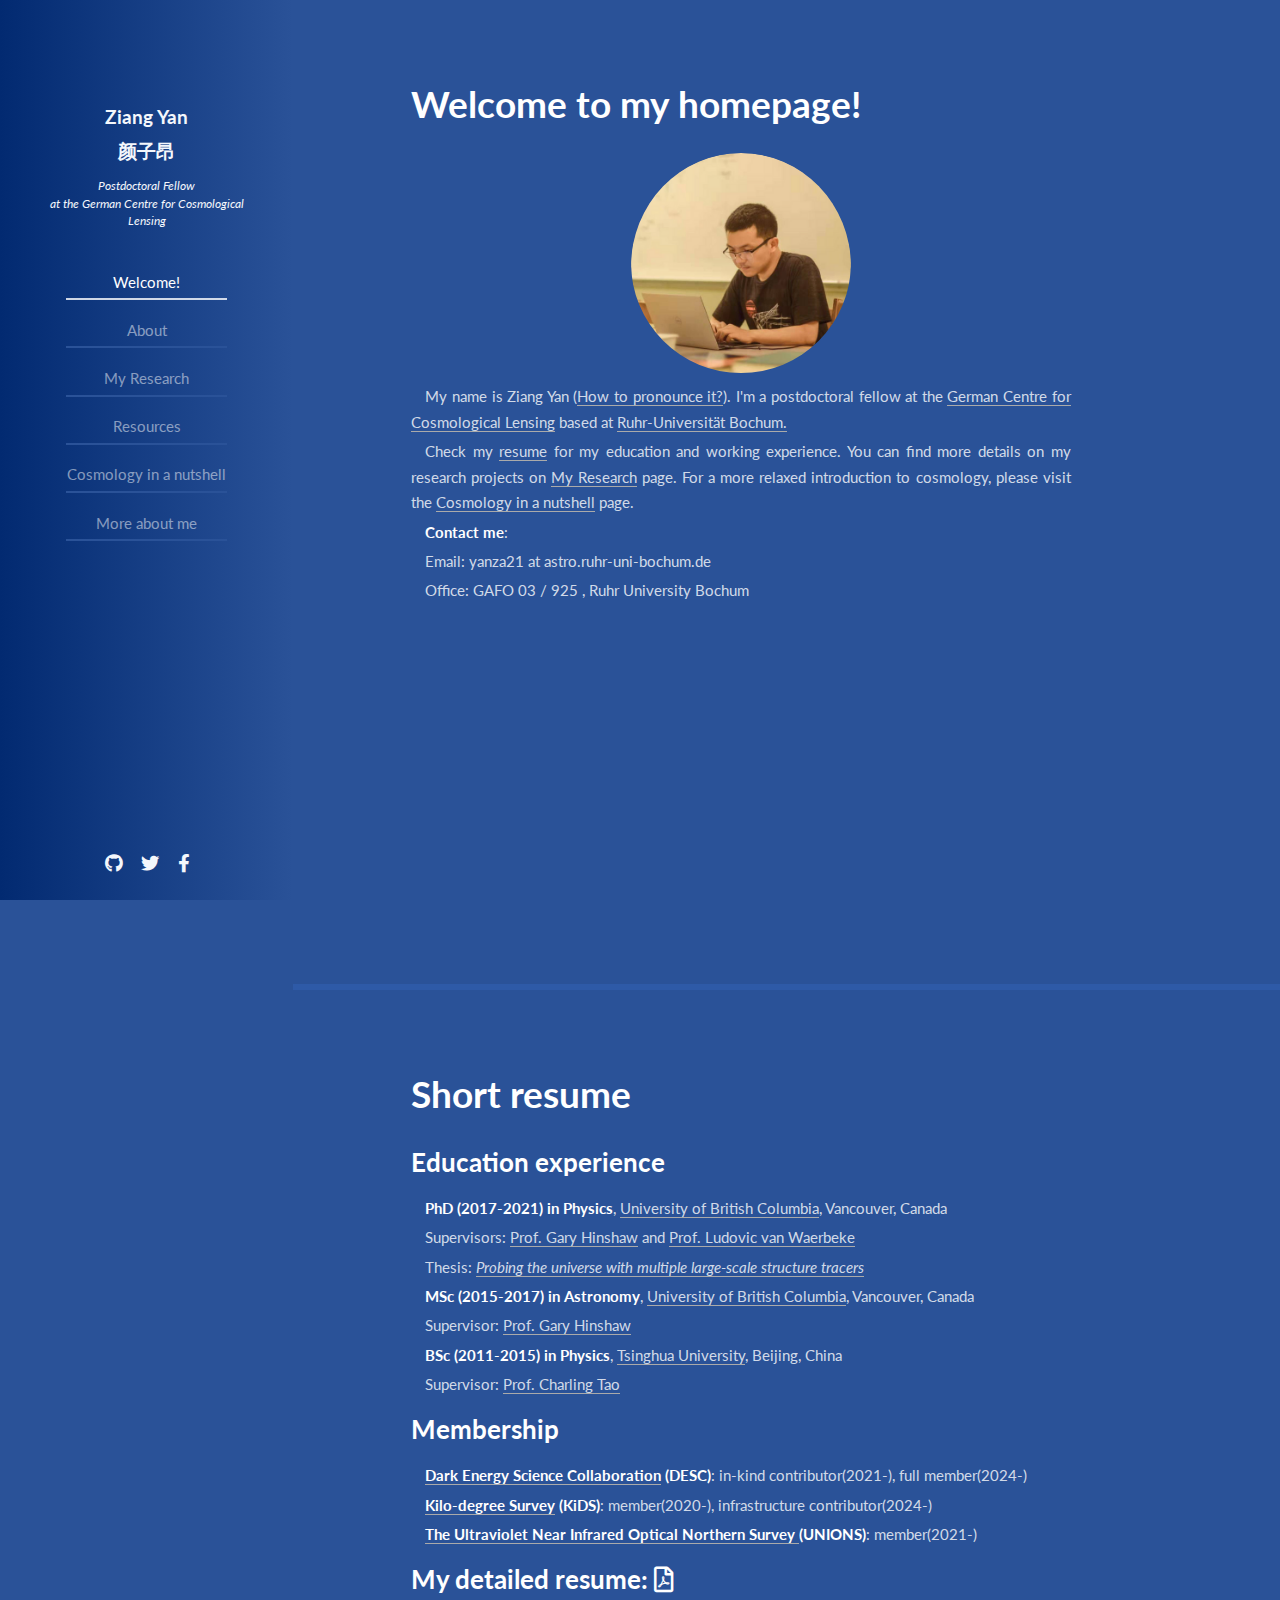
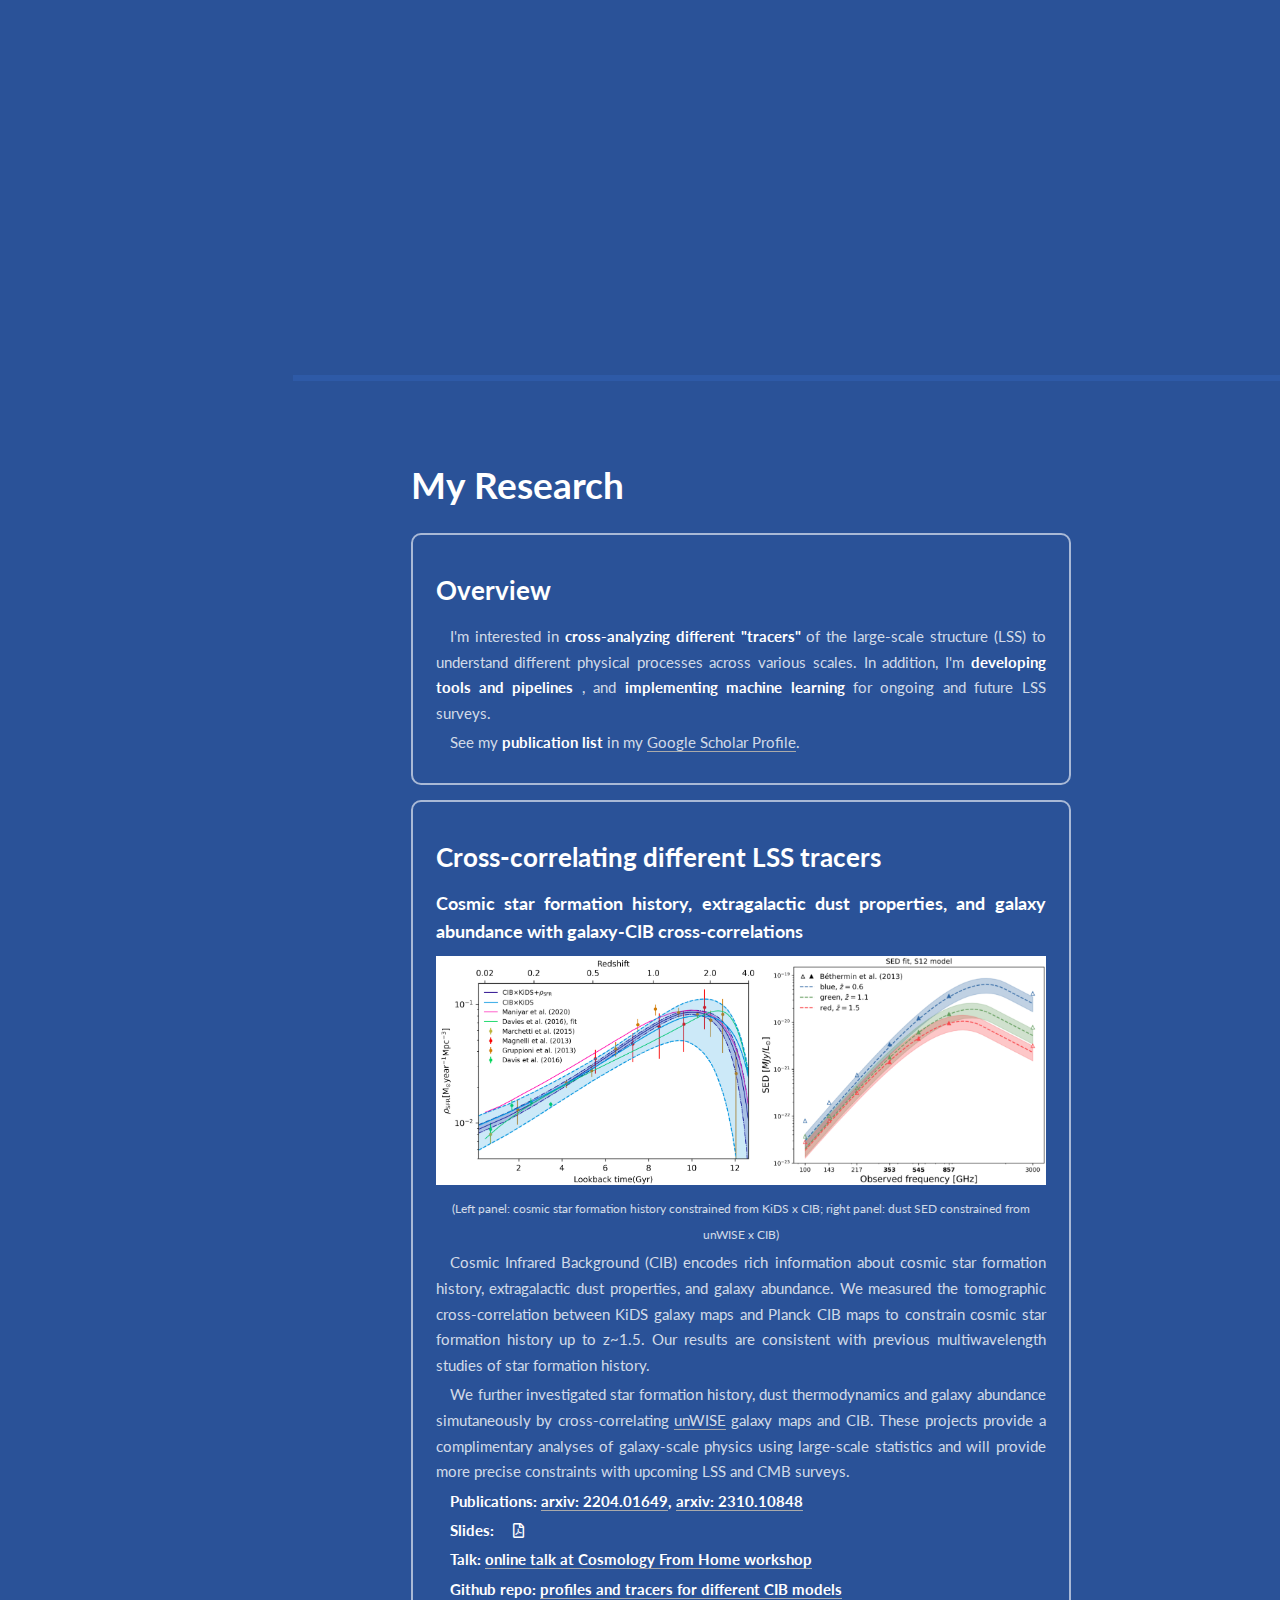
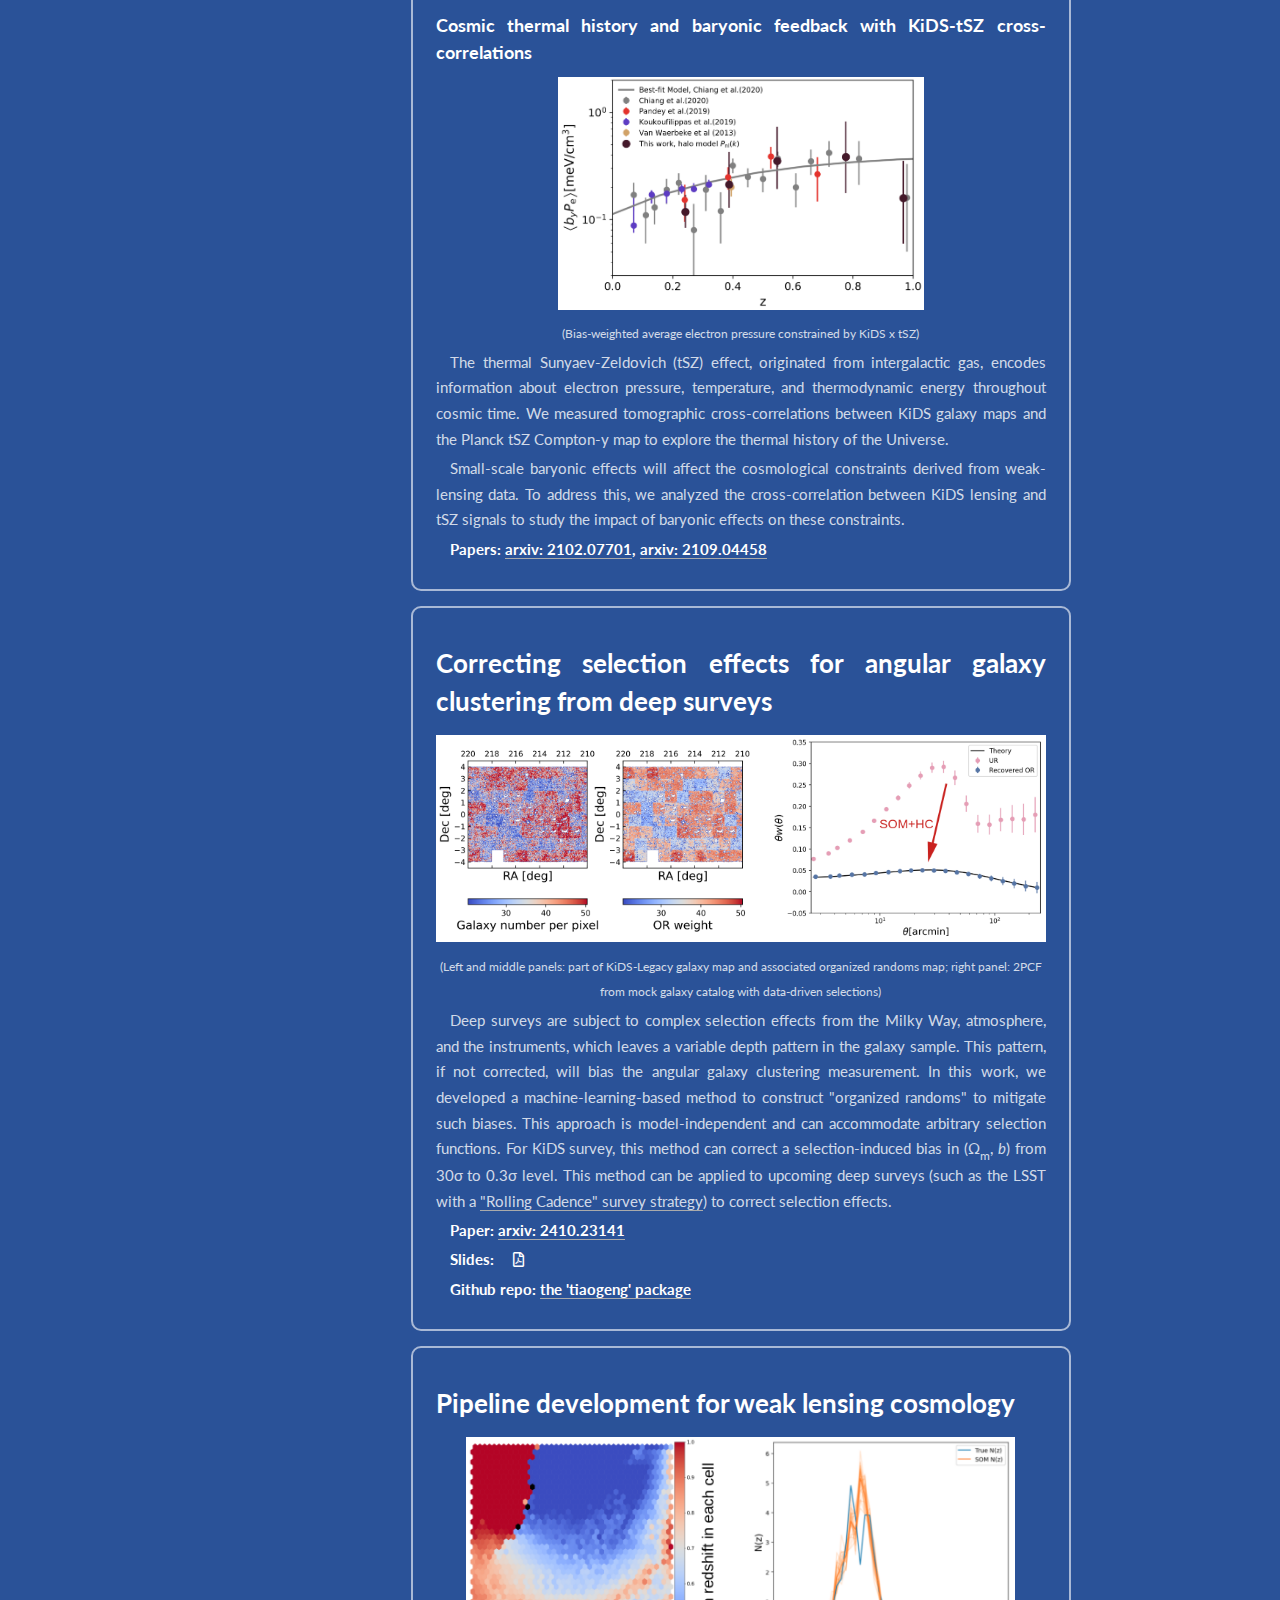
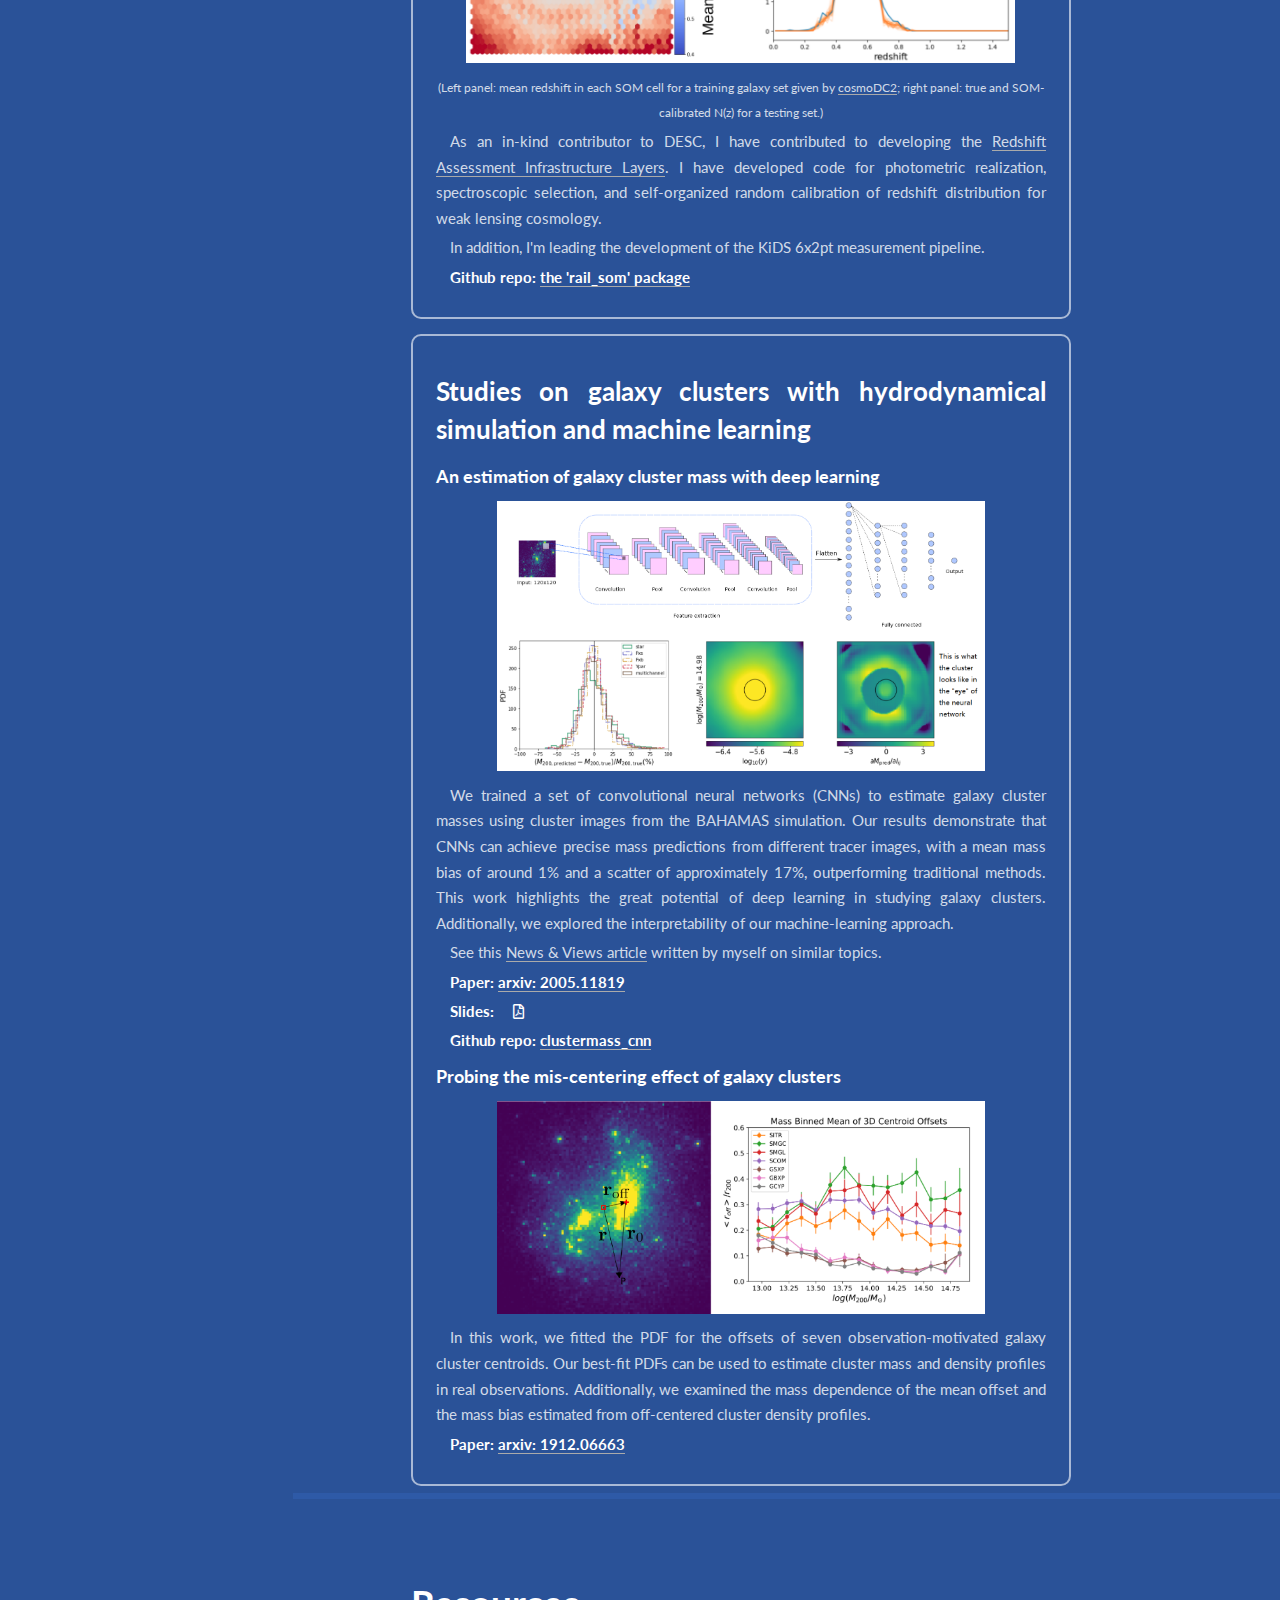
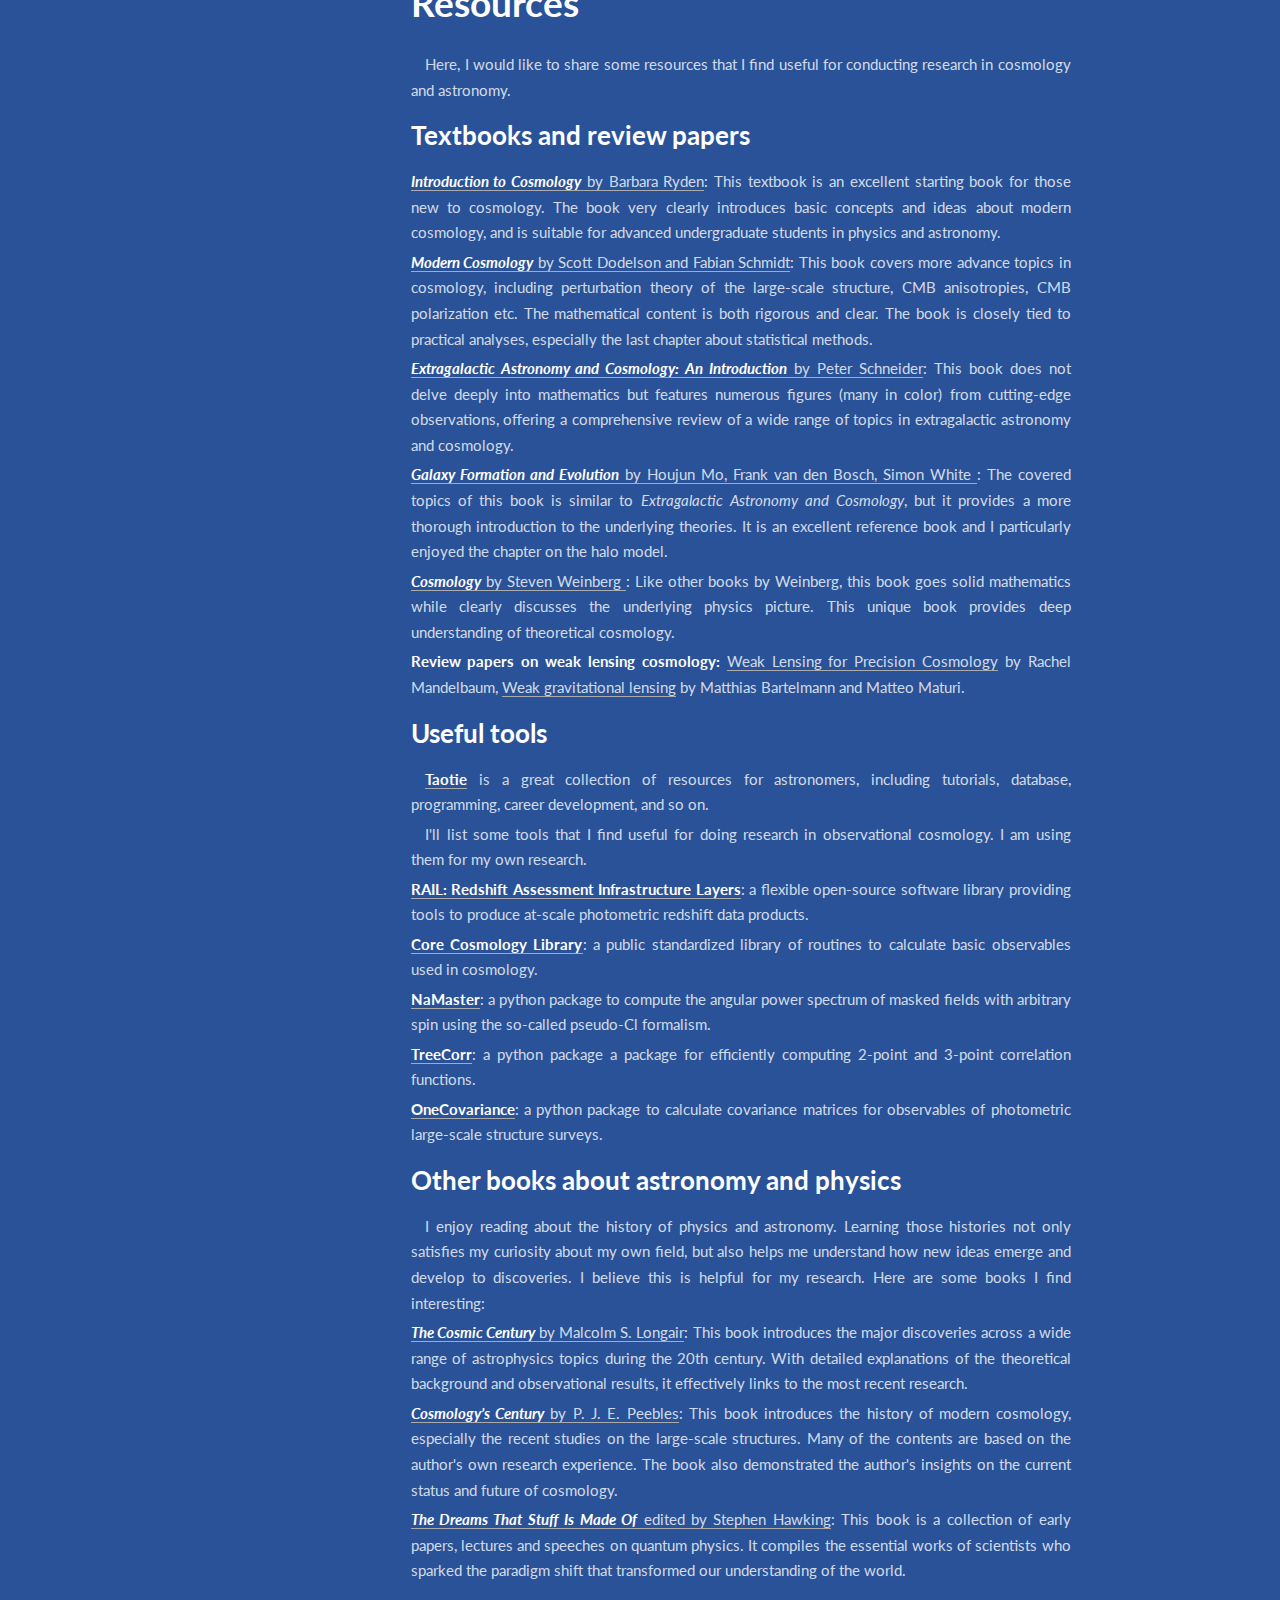
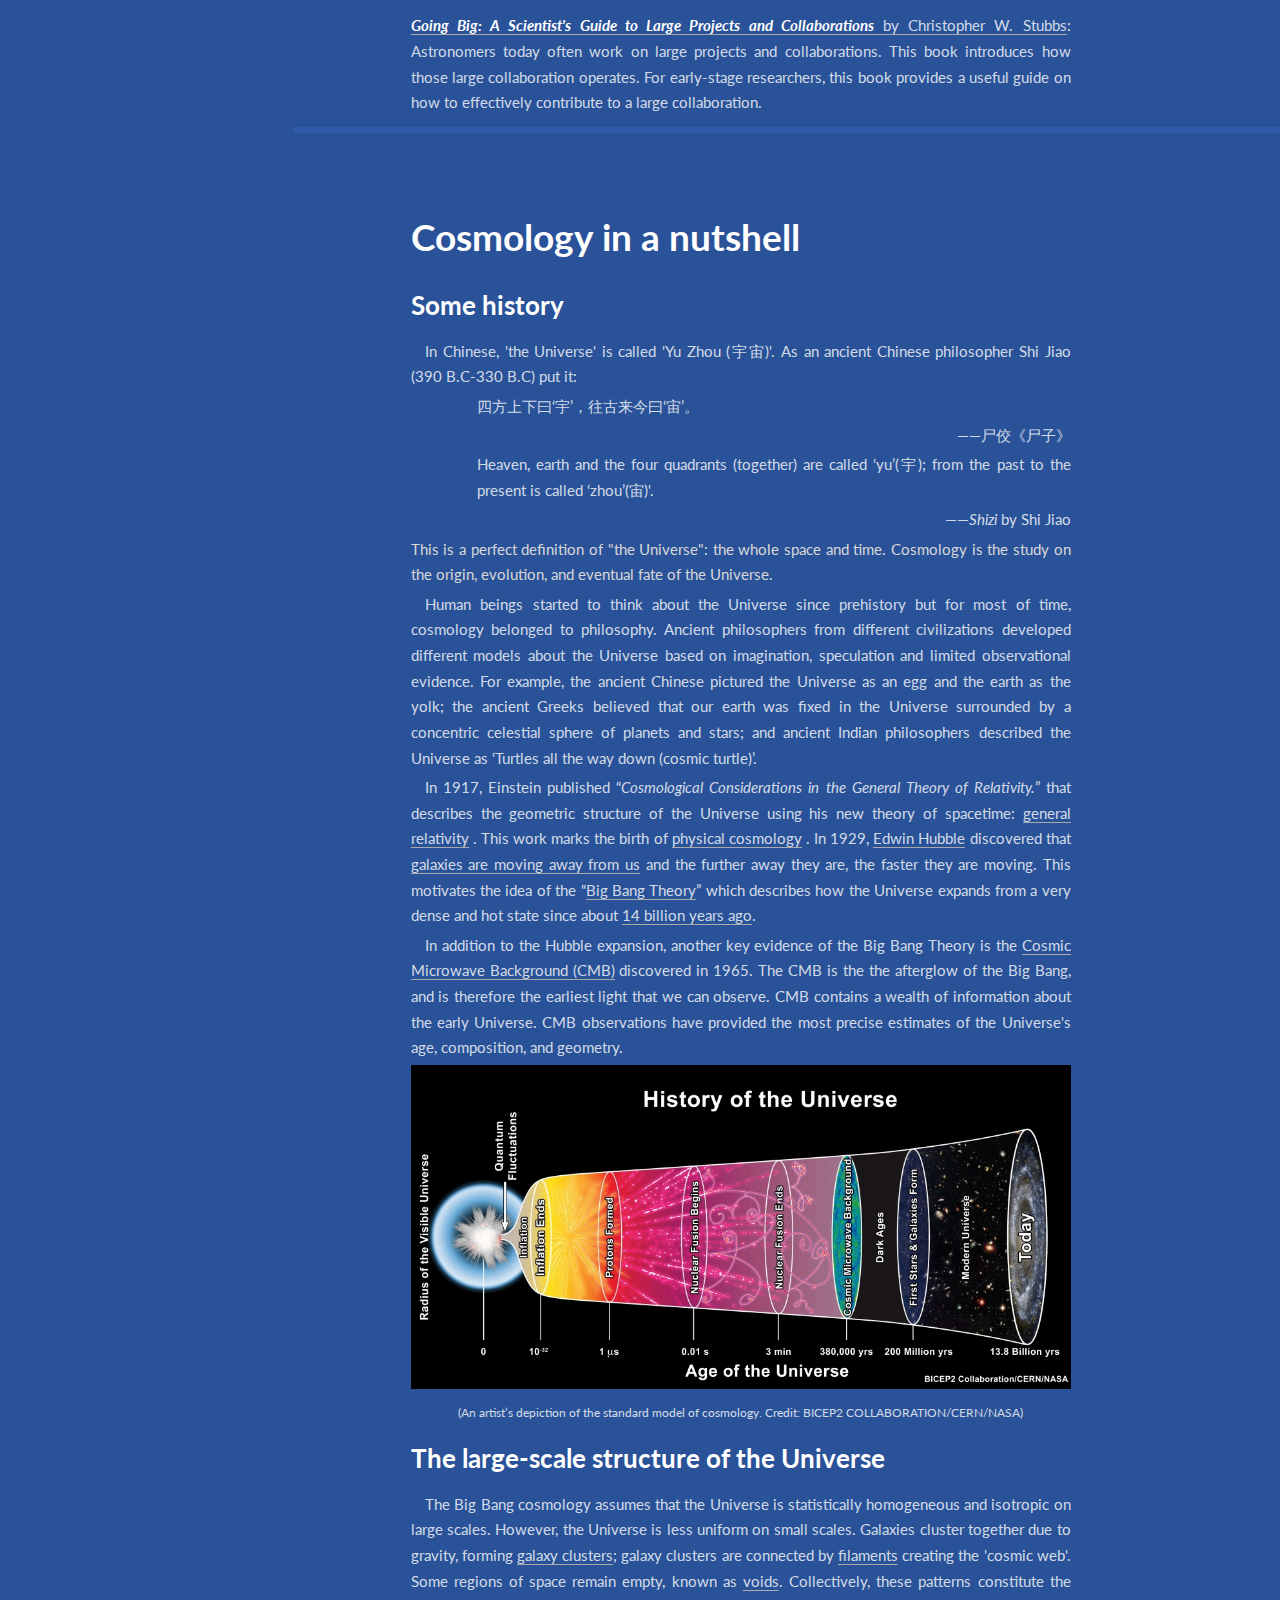
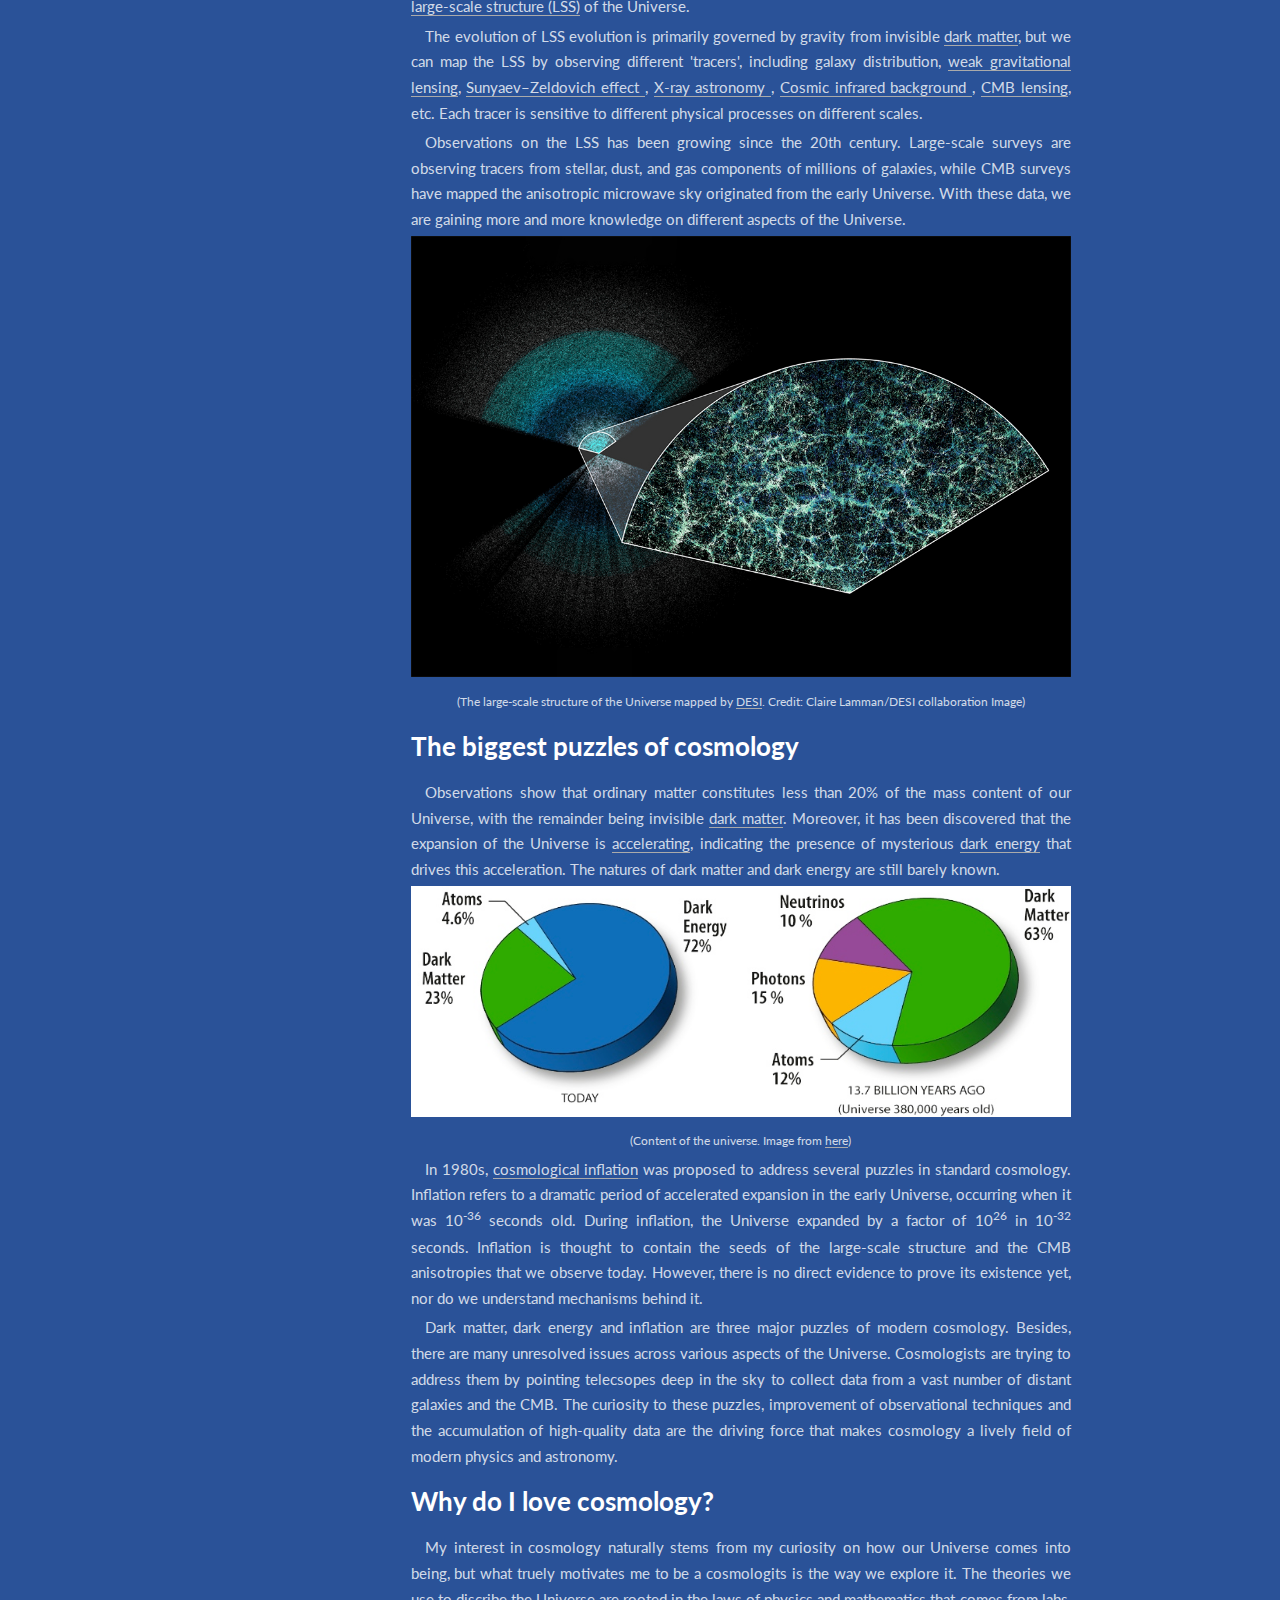
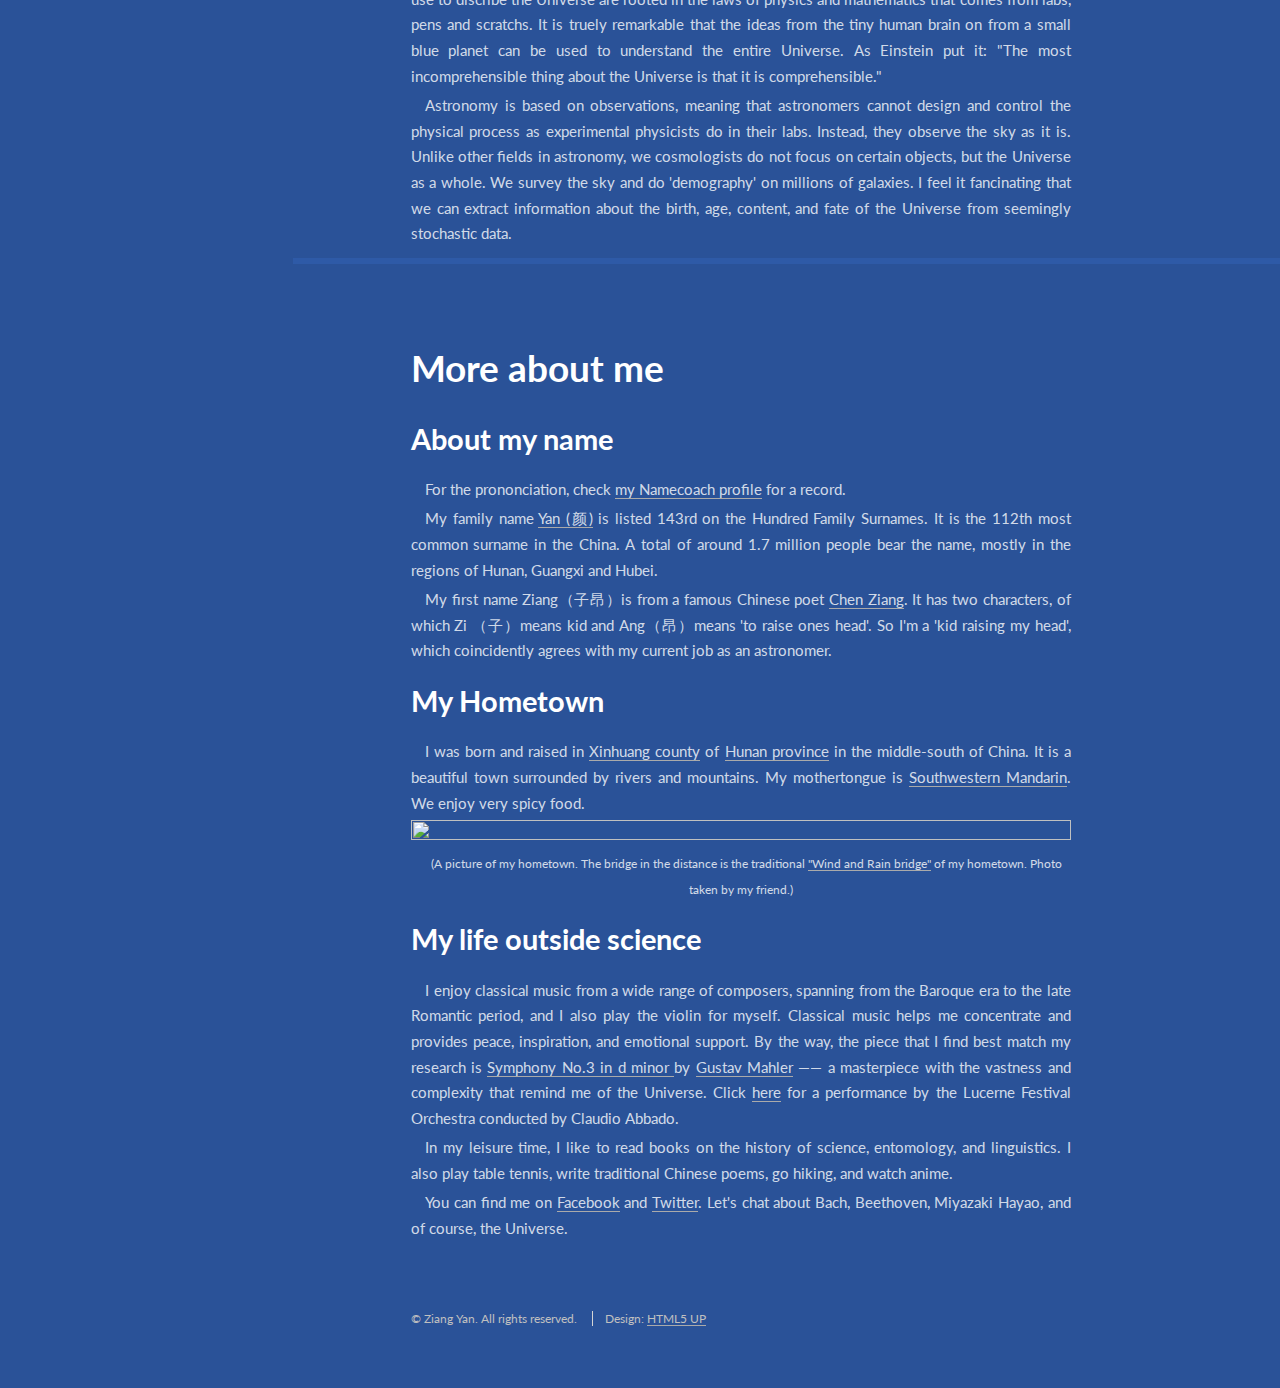
==== commit d125652c: "update cv" ====
--- a/index.html
+++ b/index.html
@@ -114,14 +114,15 @@
                
                <h3>Membership</h3>
                <p>
-                  <b><a href="https://lsstdesc.org/" title="https://lsstdesc.org/" target="_blank">Dark Energy Science Collaboration</a> (DESC)</b>: in-kind contributor(2021-)</br>
+                  <b><a href="https://lsstdesc.org/" title="https://lsstdesc.org/" target="_blank">Dark Energy Science Collaboration</a> (DESC)</b>: in-kind contributor(2021-), full member(2024-)</br>
                </p>
 
                <p>
                   <b><a href="https://kids.strw.leidenuniv.nl/" title="https://kids.strw.leidenuniv.nl/" target="_blank">Kilo-degree Survey</a> (KiDS)</b>: member(2020-), infrastructure contributor(2024-)</br>
                </p>
                <p>
-                  <b><a href="https://www.cfht.hawaii.edu/Science/CFIS/" title="https://www.cfht.hawaii.edu/Science/CFIS/" target="_blank">Canada-France Imaging Survey</a> (CFIS)</b>: member(2021-)</br>
+                  <b><a href="https://www.skysurvey.cc/" title="https://www.skysurvey.cc/" target="_blank">The Ultraviolet Near Infrared Optical Northern Survey
+                  </a> (UNIONS)</b>: member(2021-)</br>
                </p>
    
                <h3><b>My detailed resume:  <a href="cv.pdf" title="cv.pdf" class="icon fa-file-pdf" target="_blank"><span class="label">Resume</span></a></b></h3>
